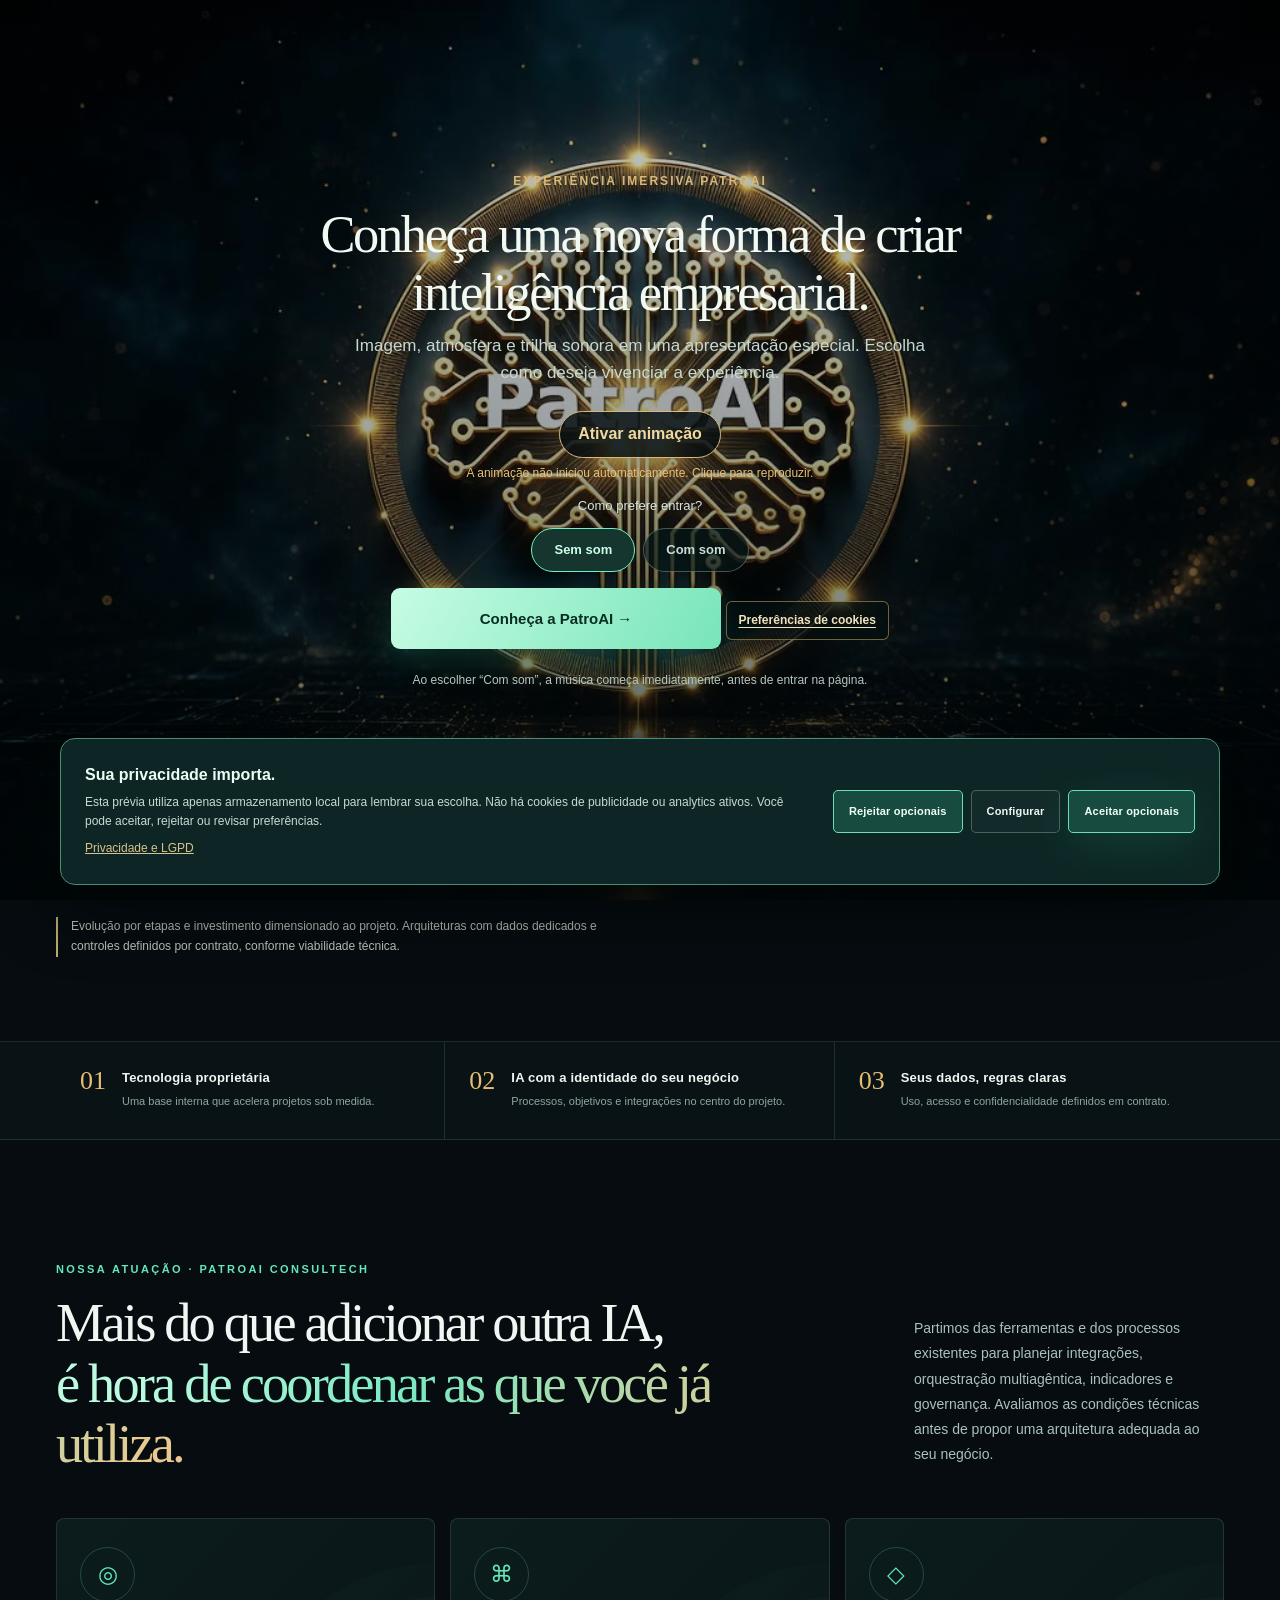
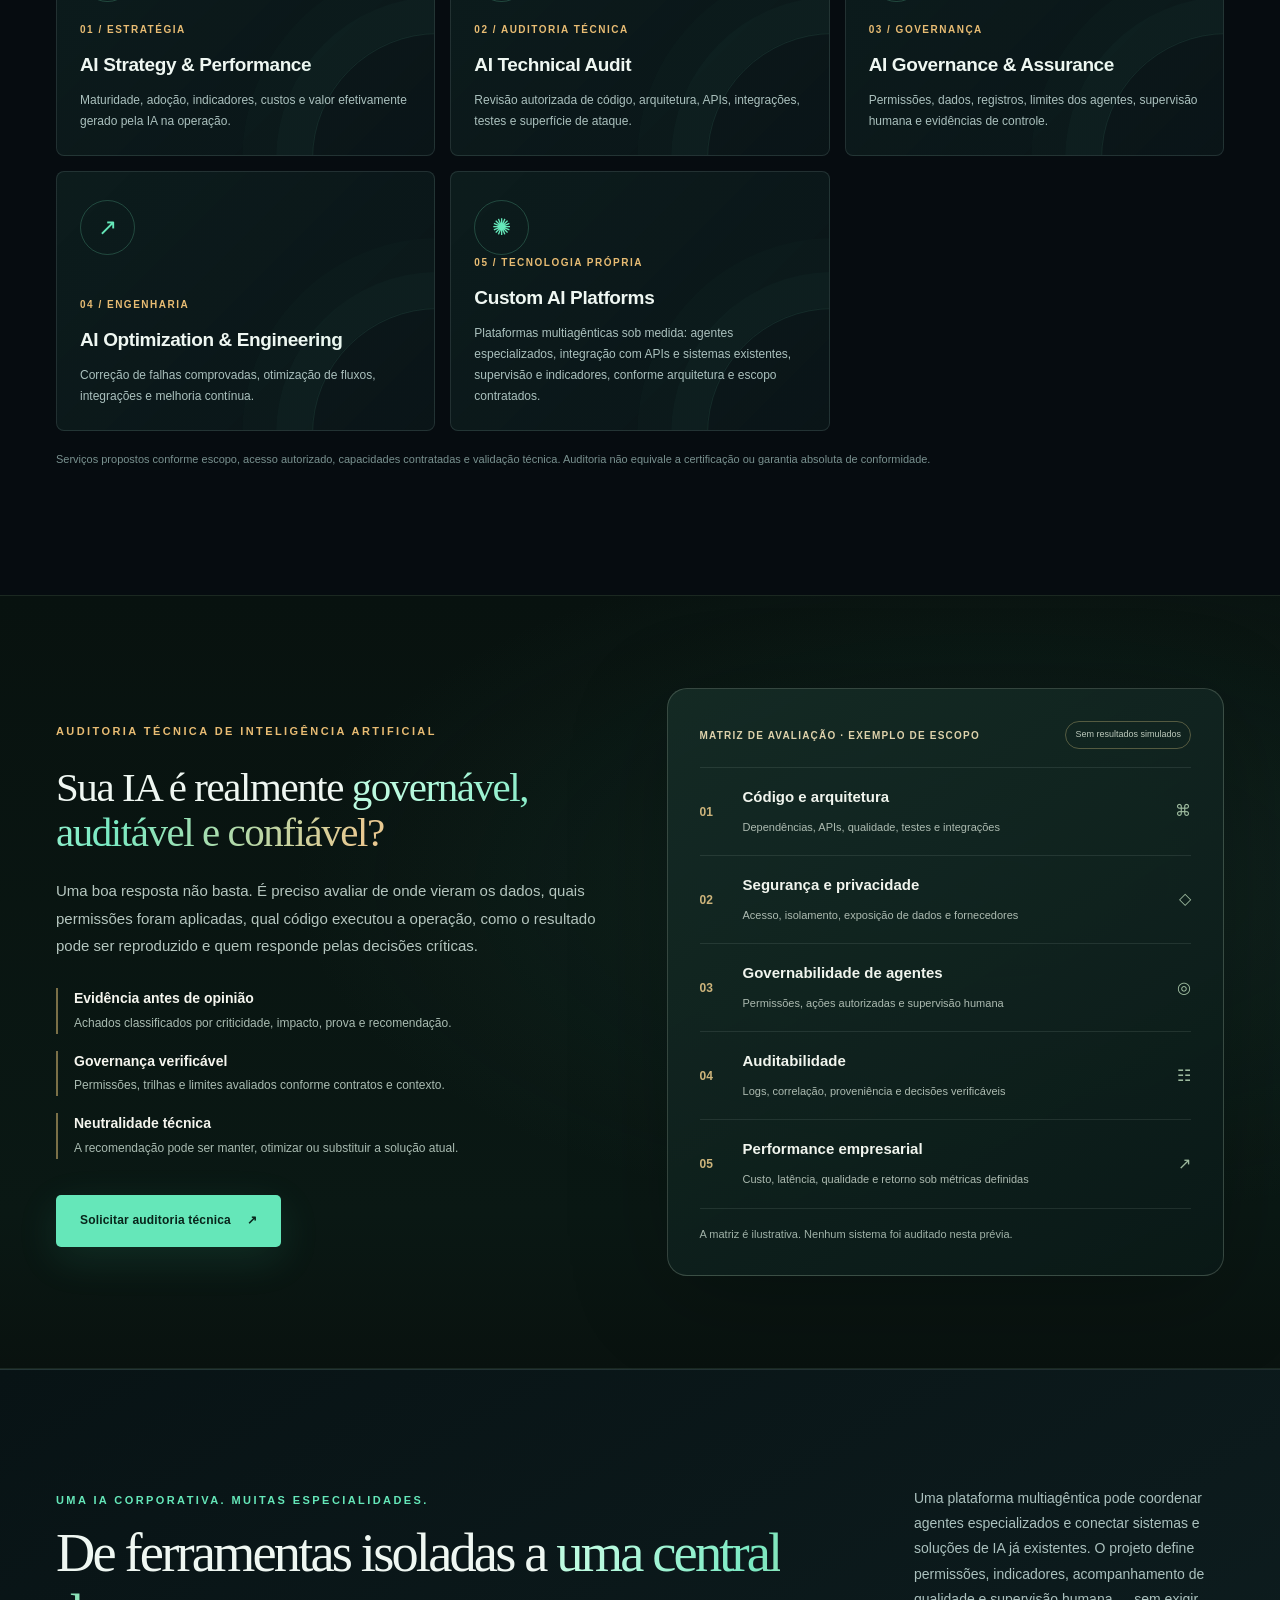
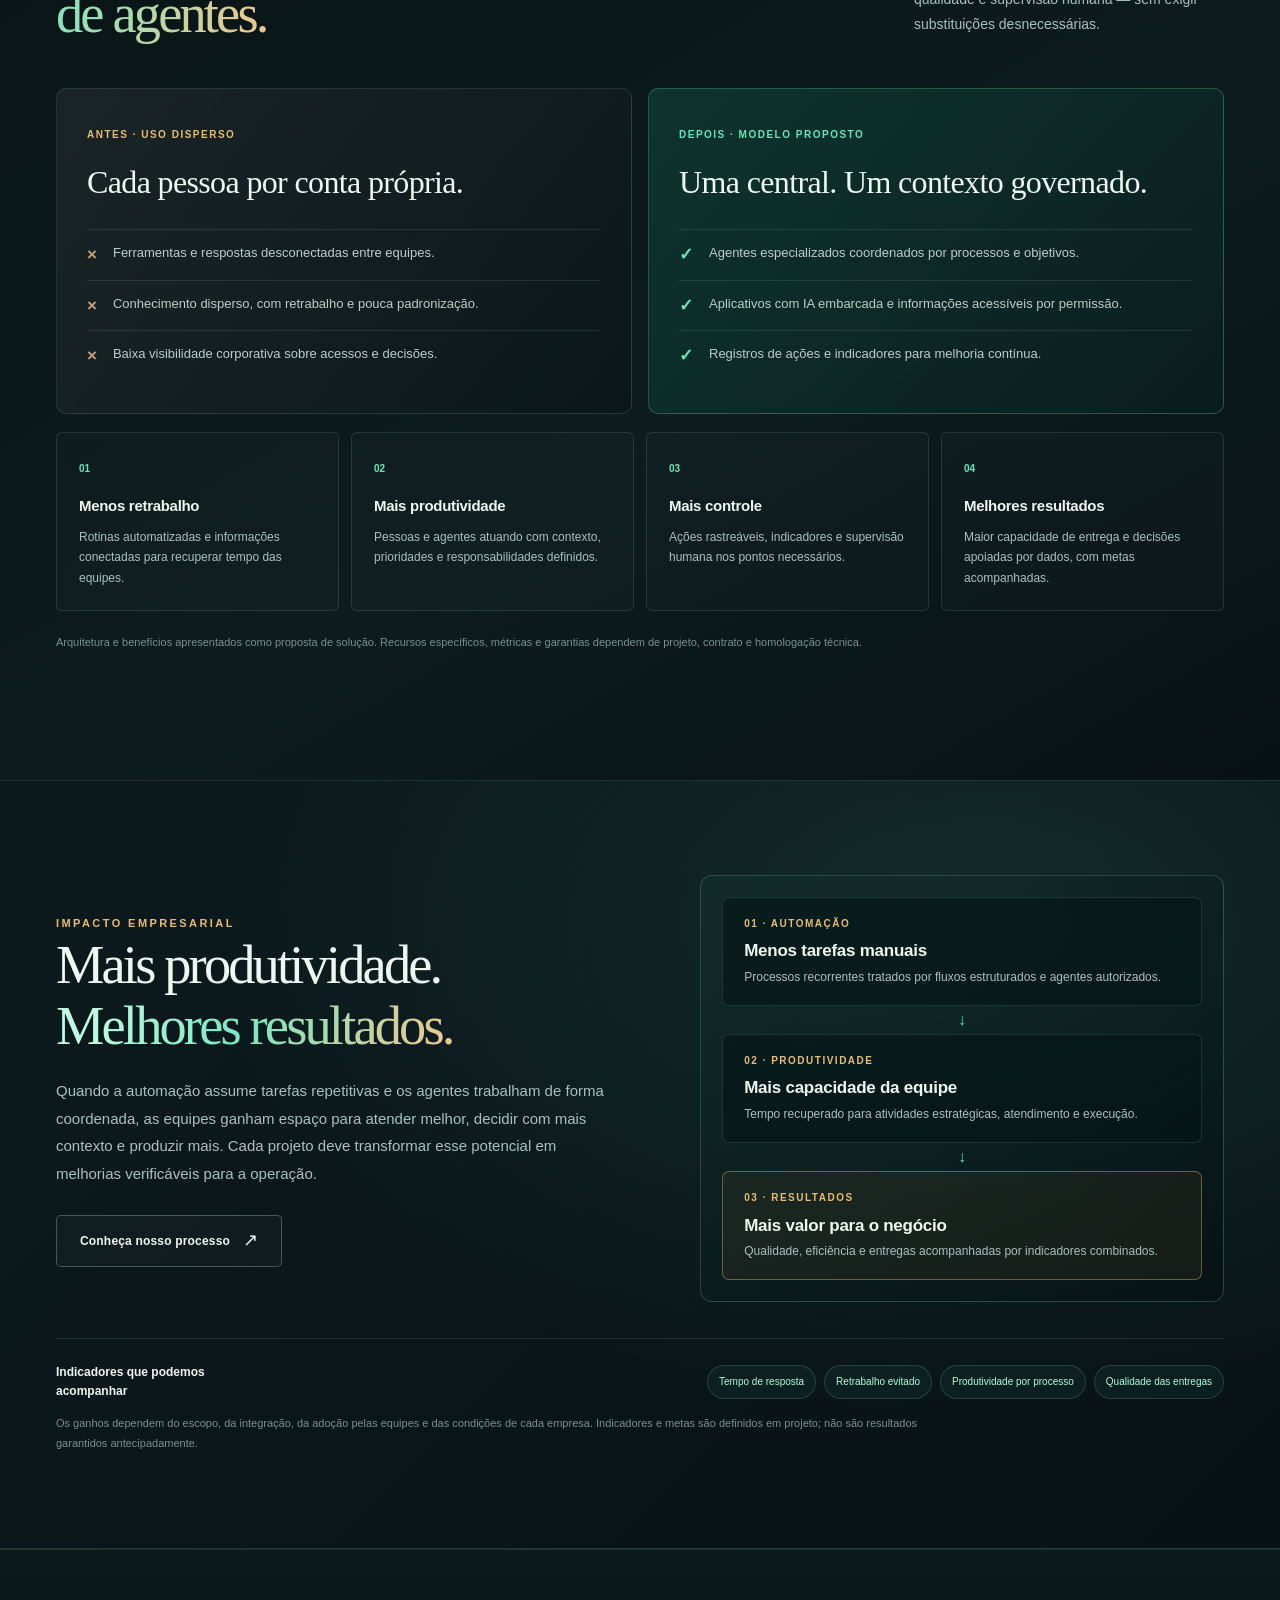
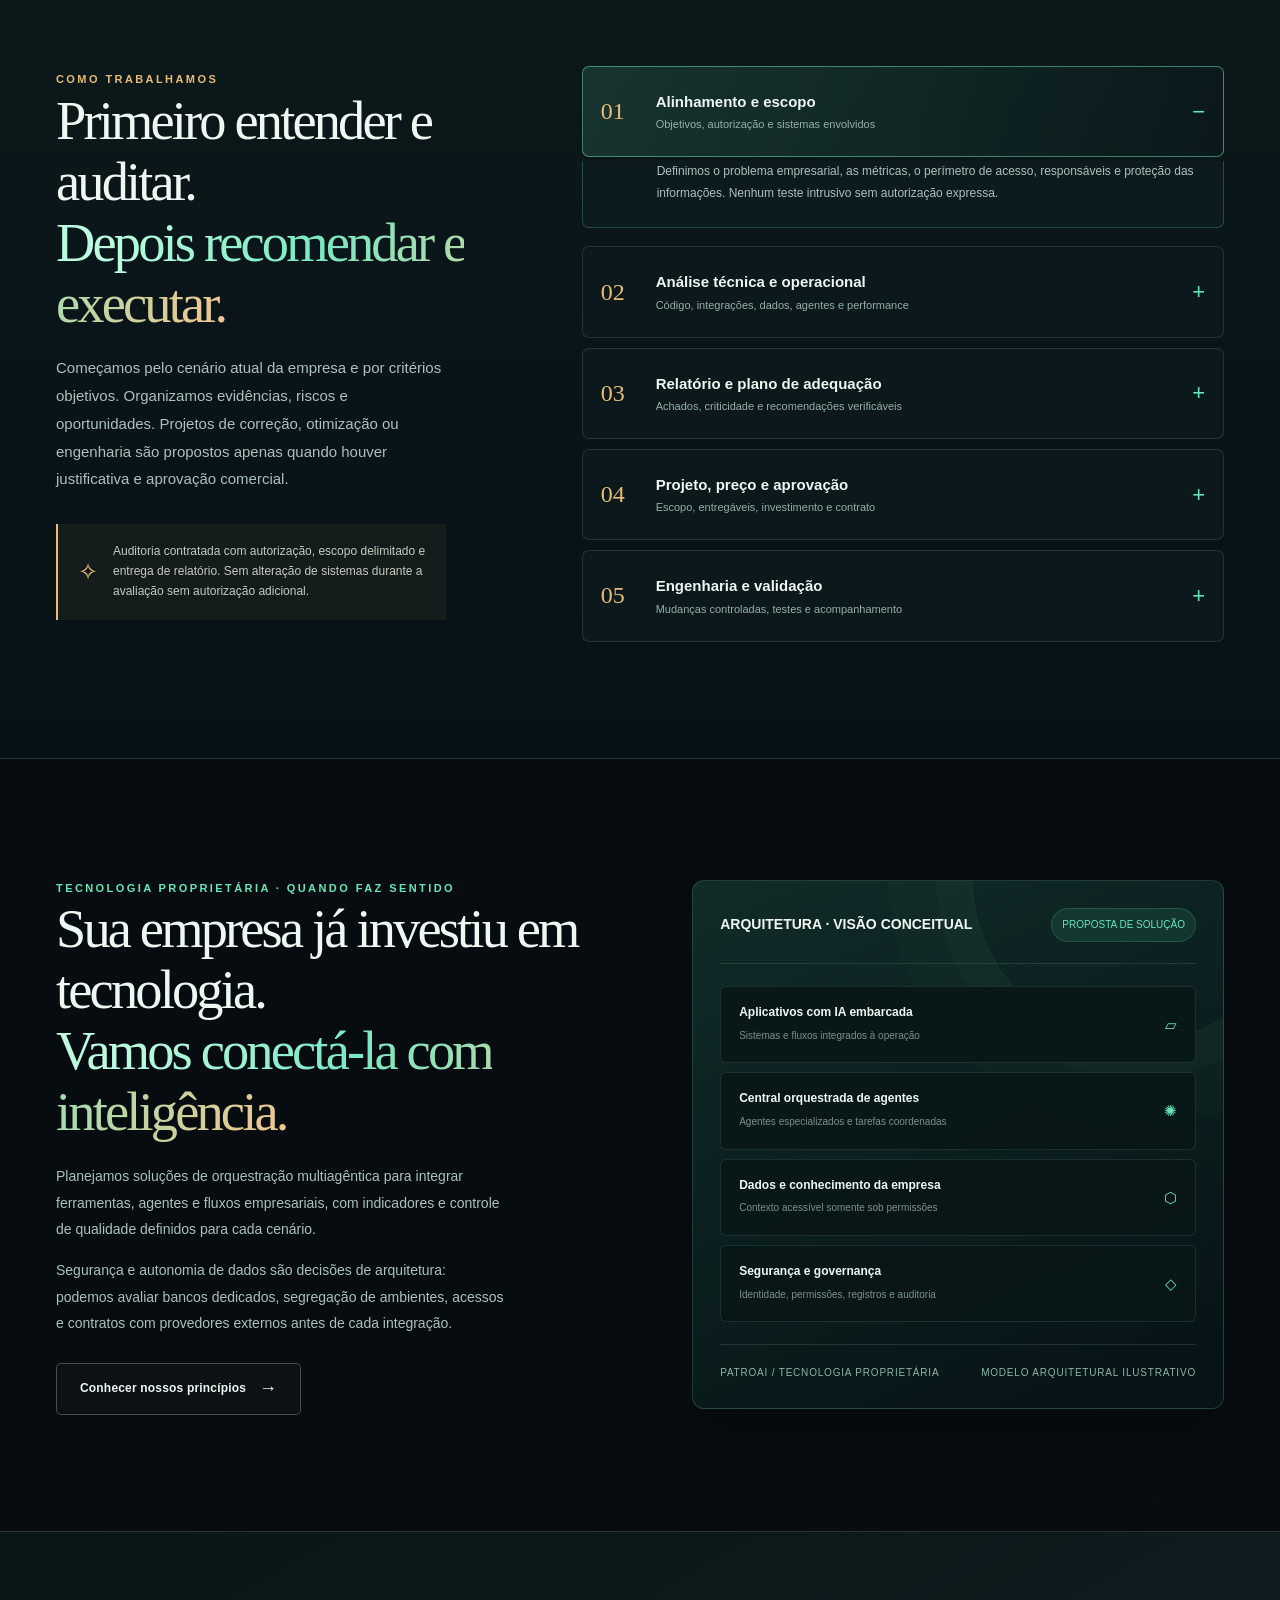
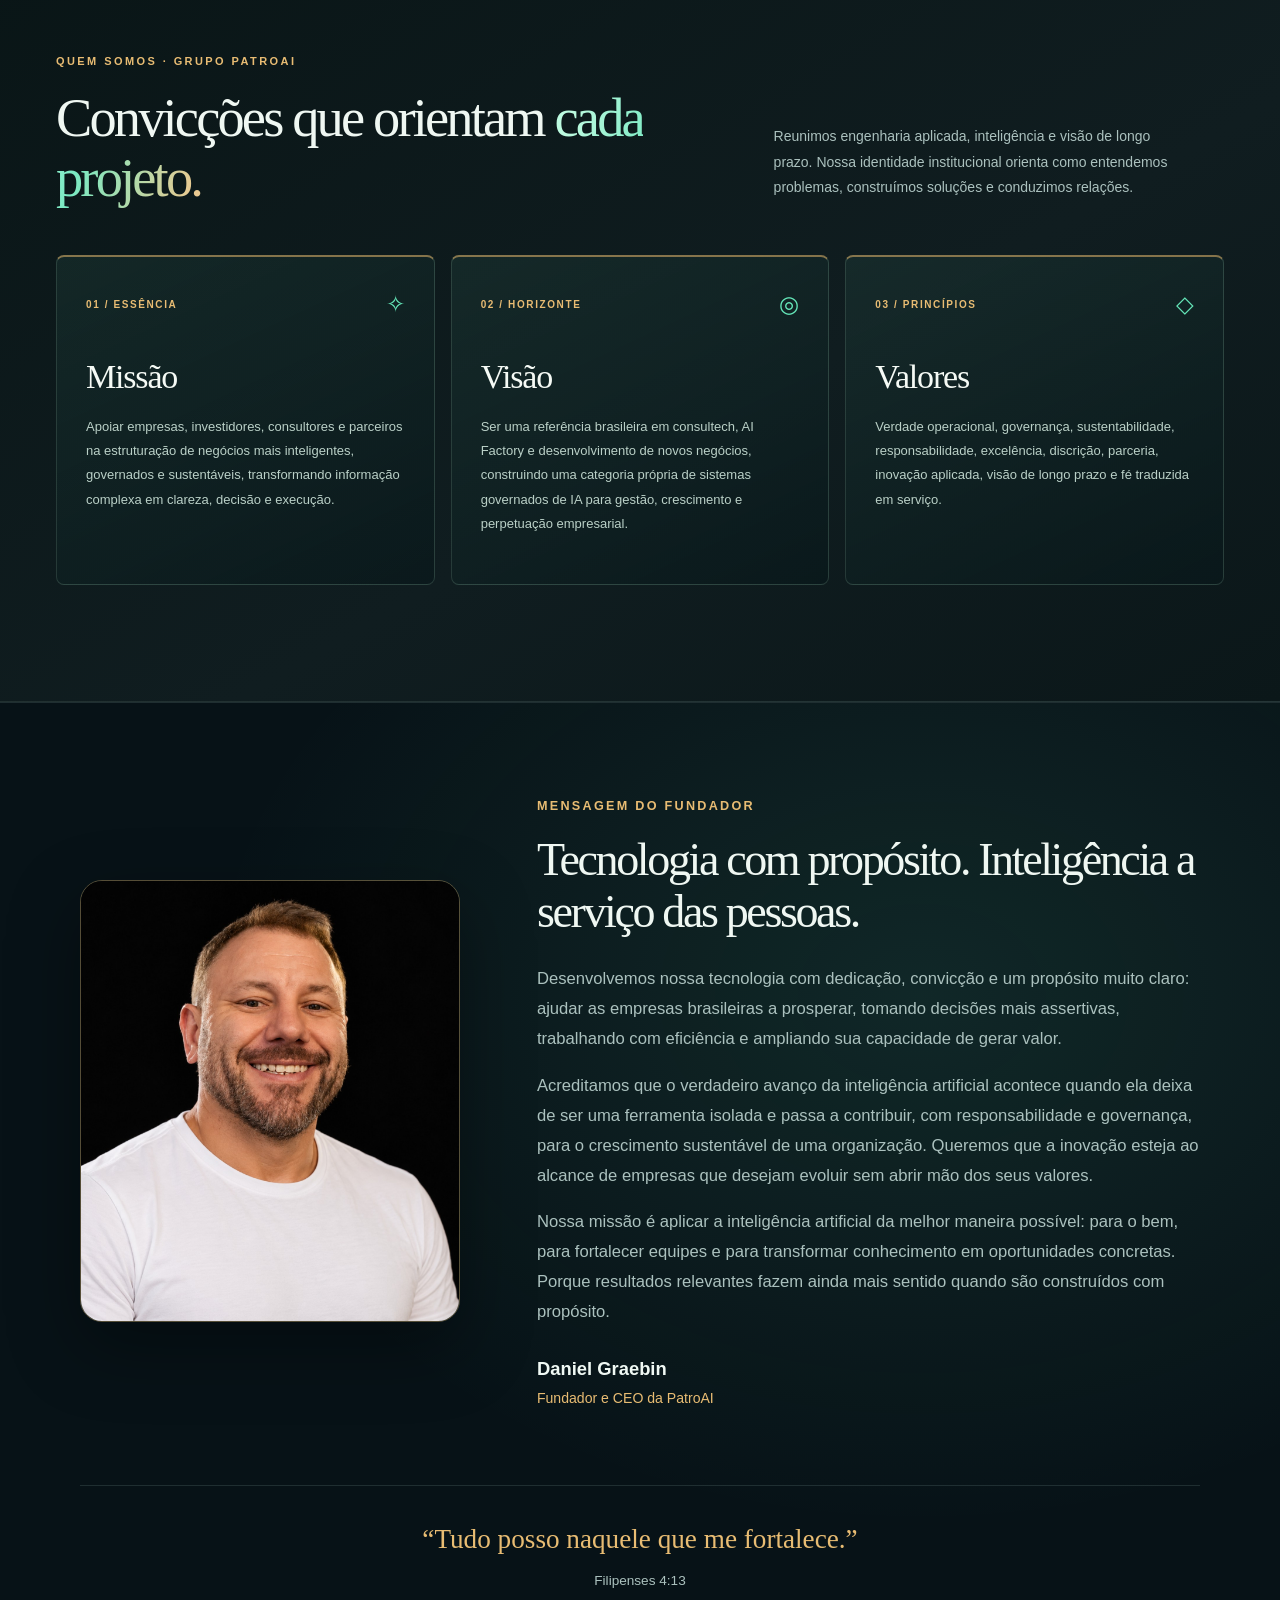
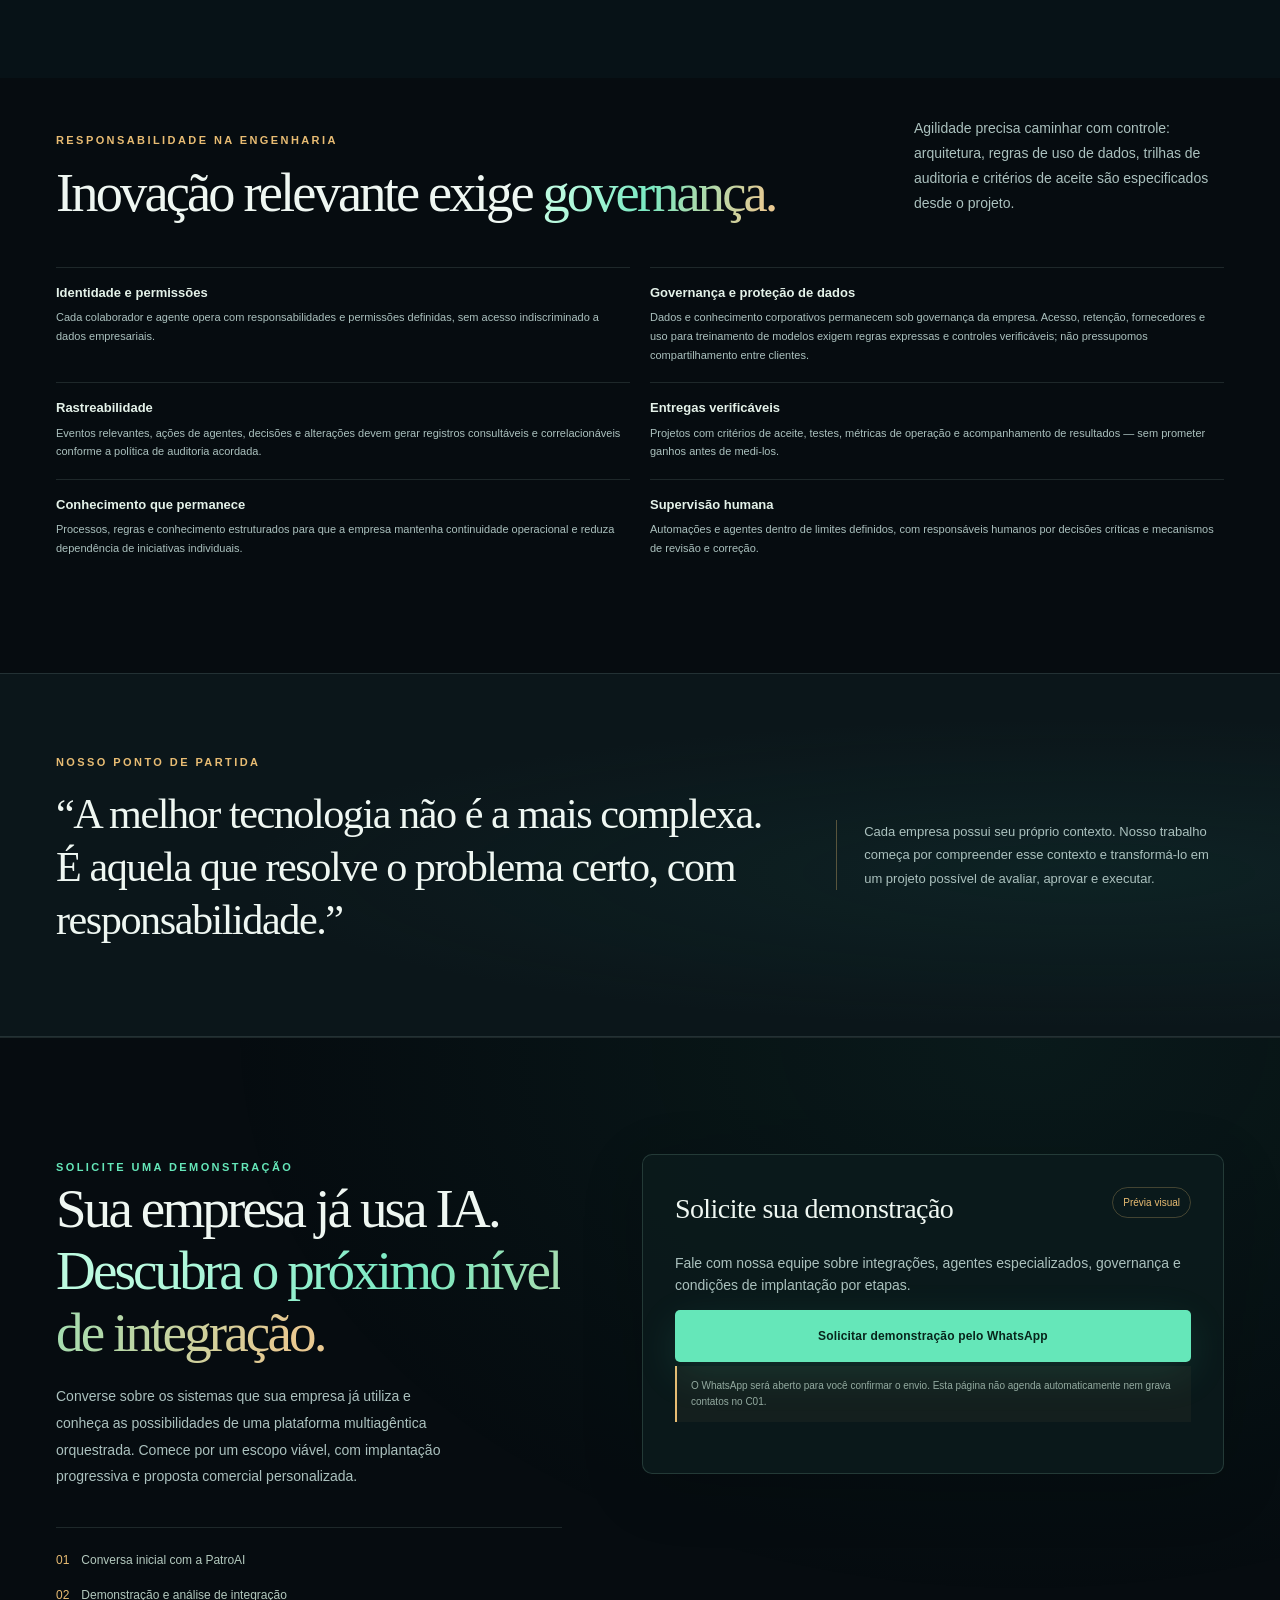
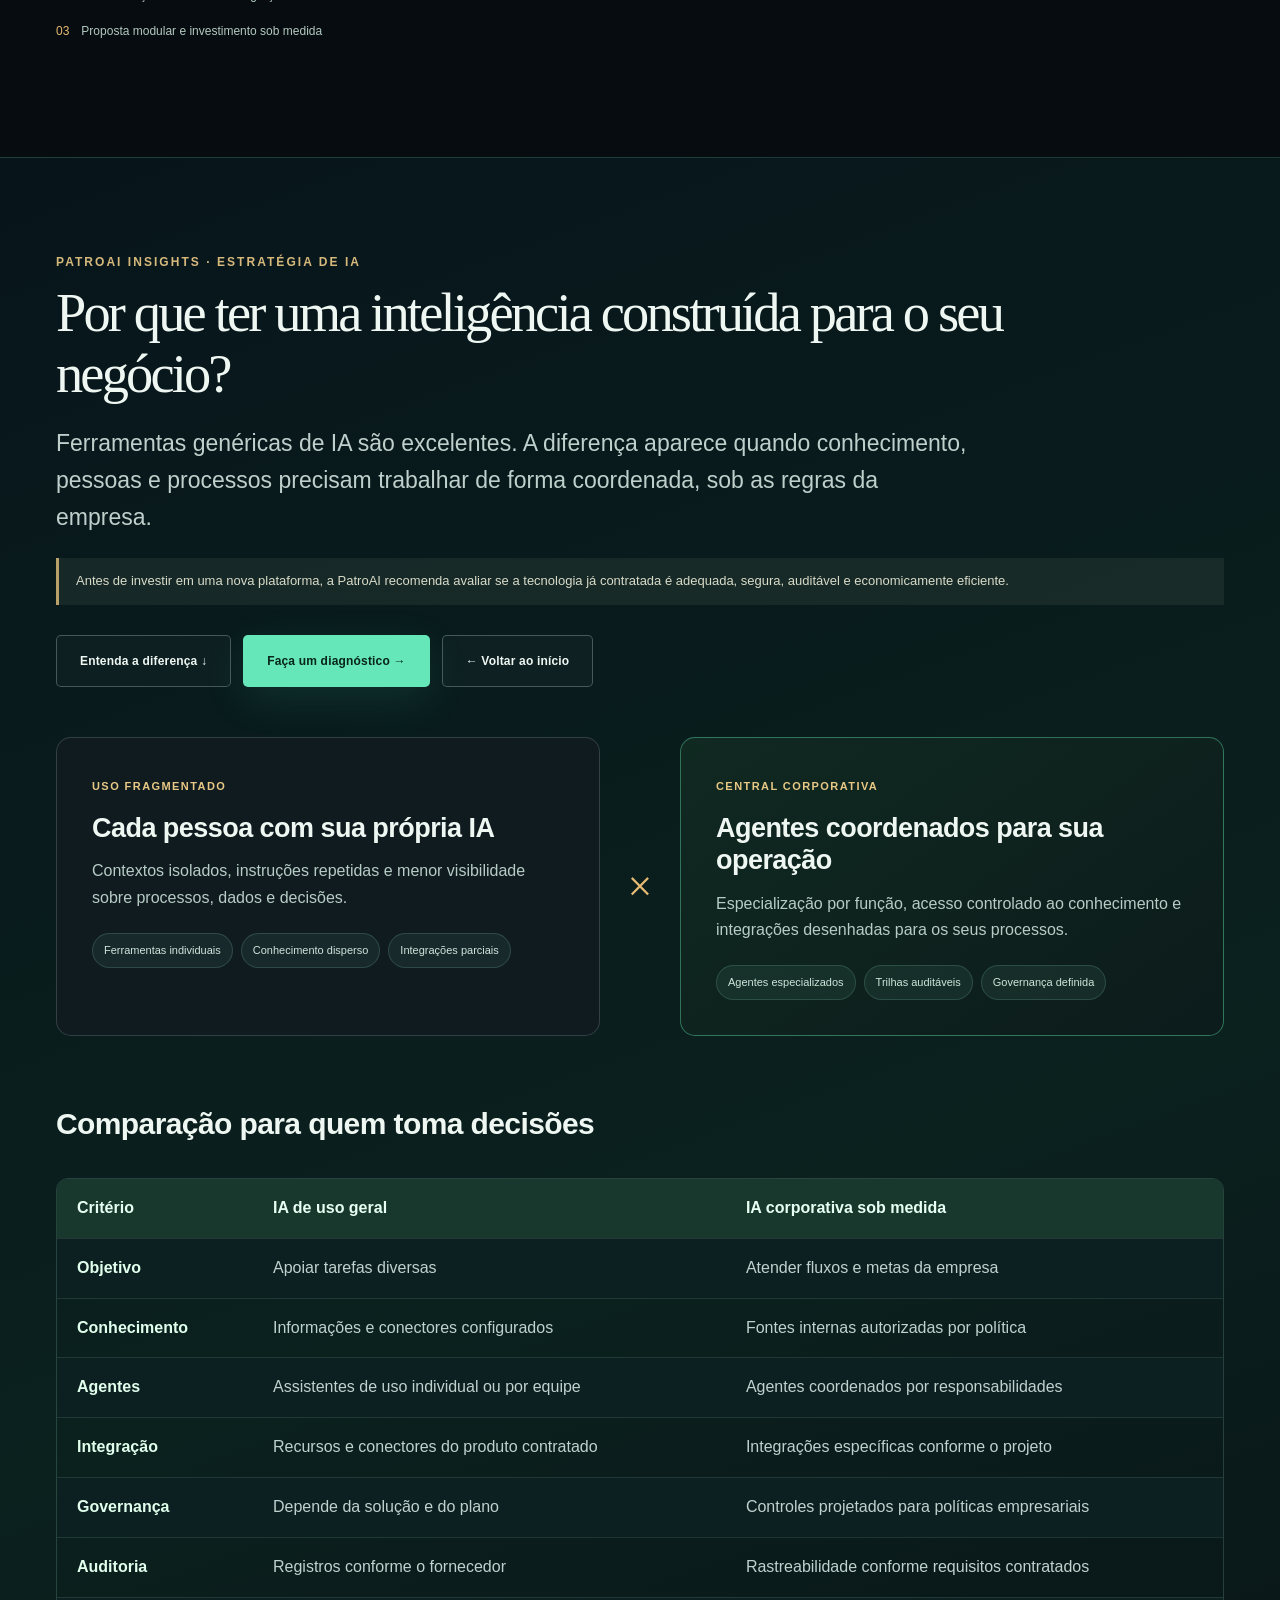
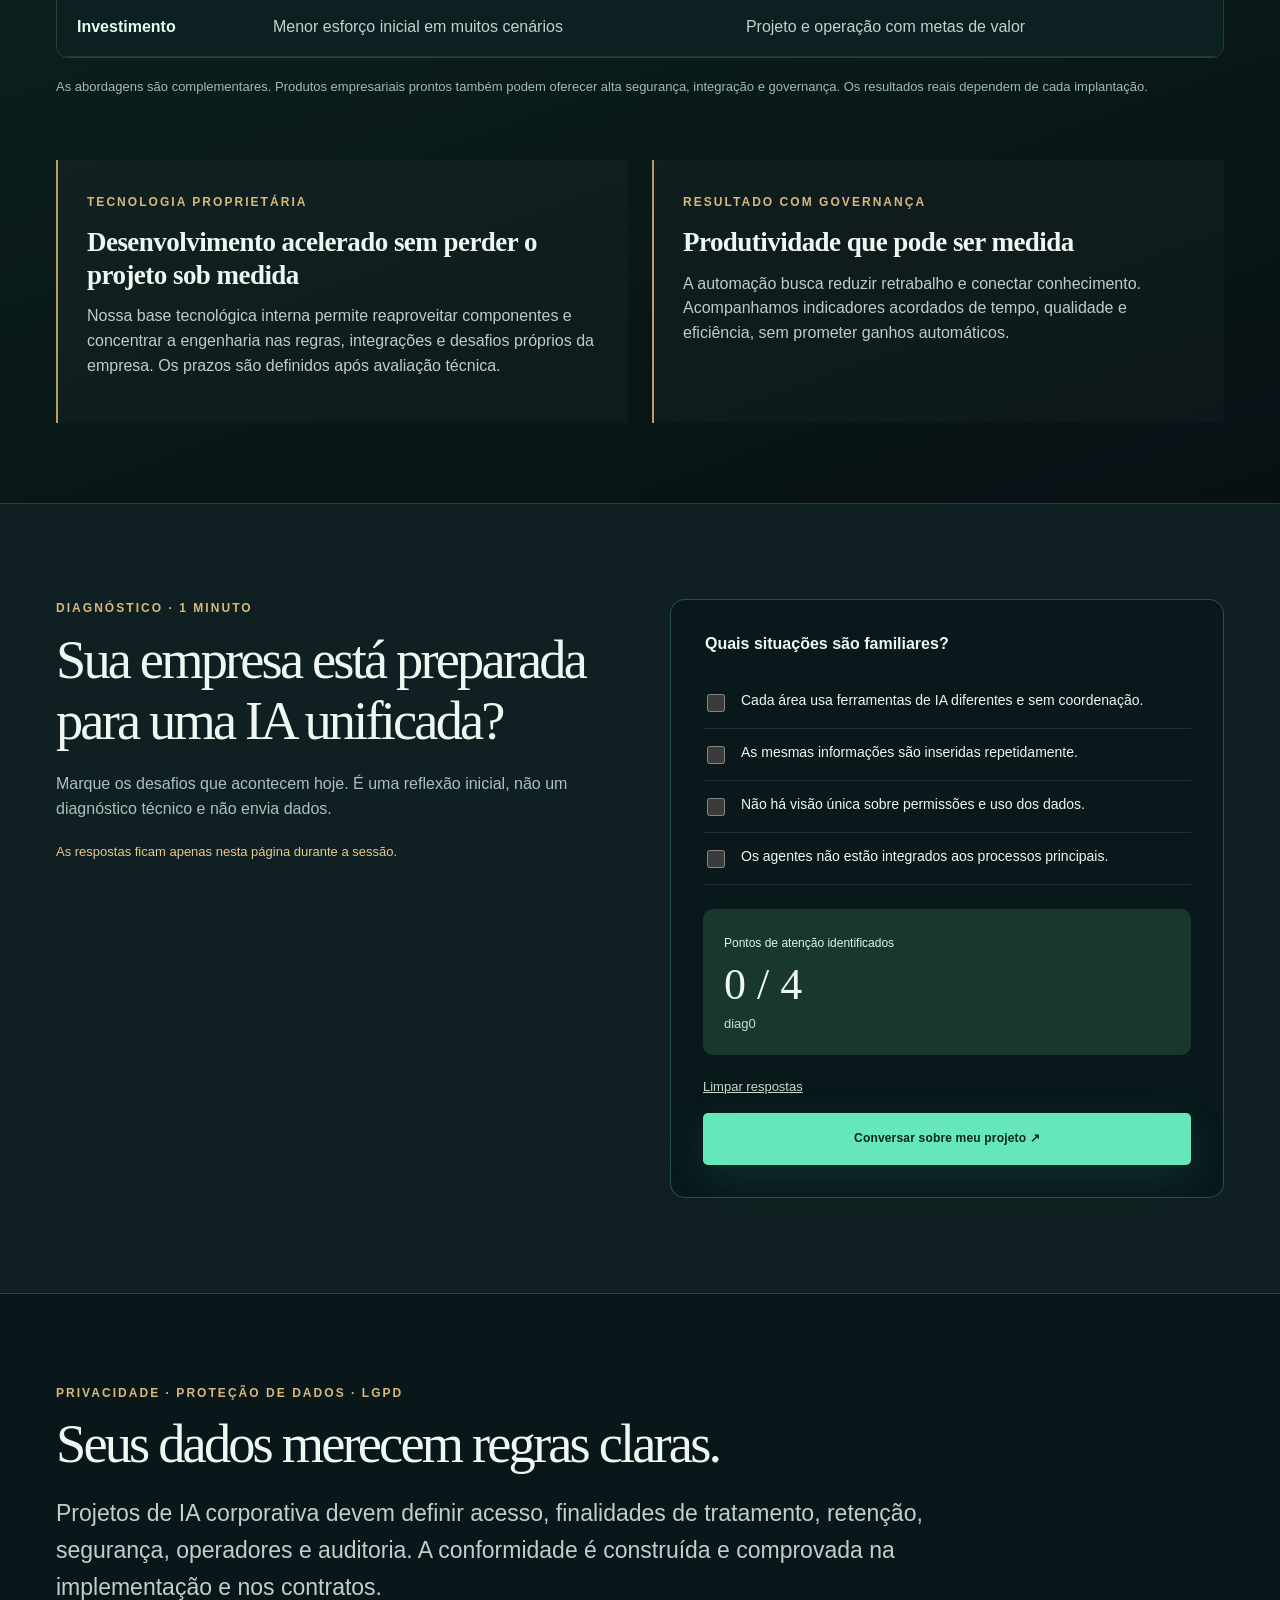
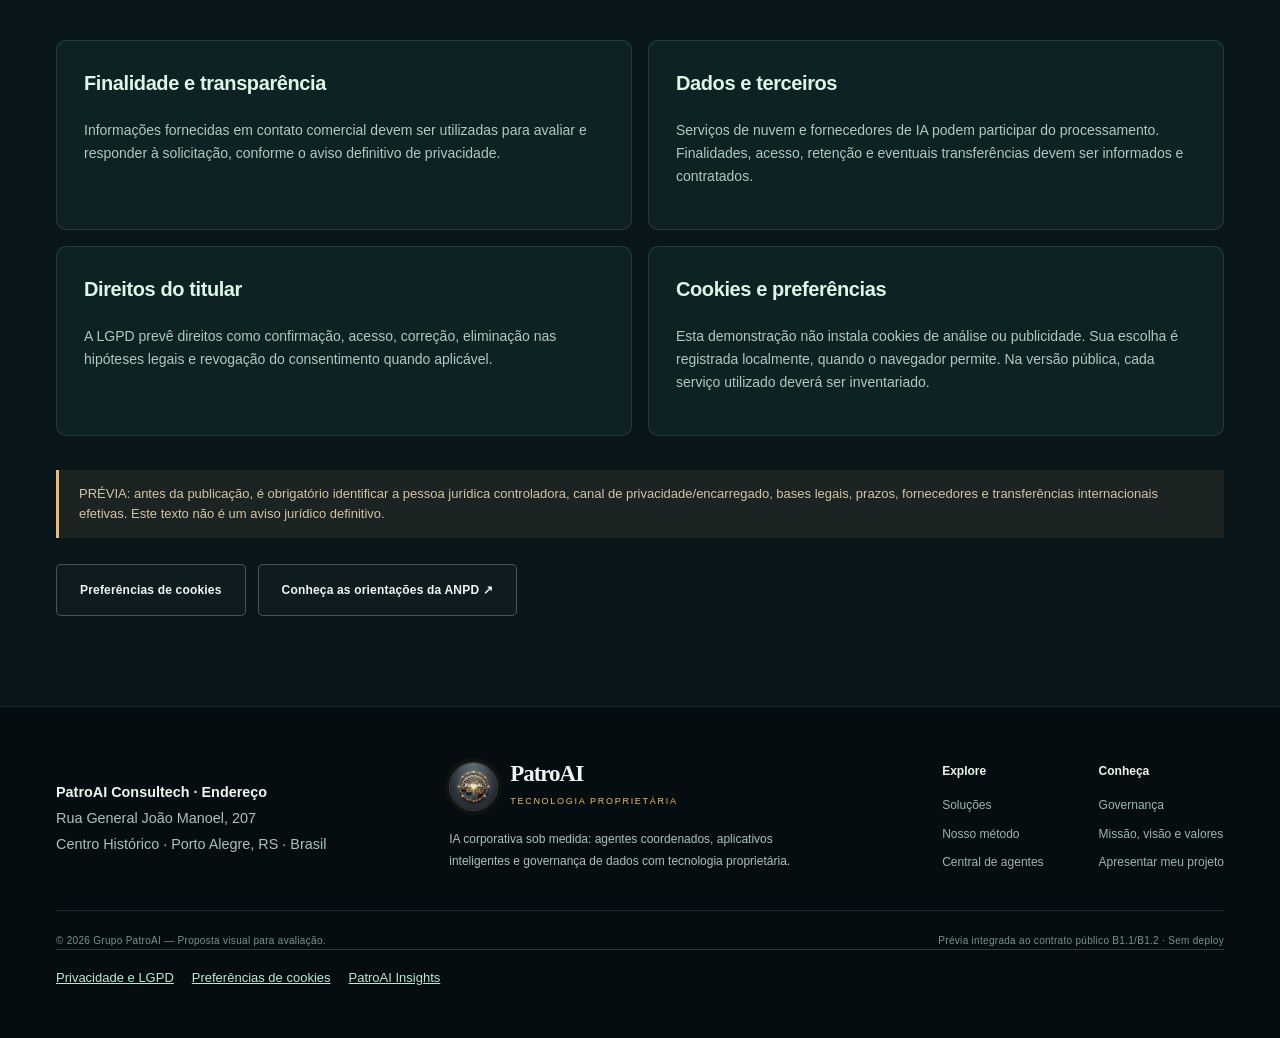
==== index.html @ d245c839 "Update index.html" ====
<!DOCTYPE html>

<html lang="pt-BR">
<head>
<meta charset="utf-8"/>
<meta content="width=device-width, initial-scale=1" name="viewport"/>
<meta content="dark" name="color-scheme"/>
<meta content="#060e10" name="theme-color"/>
<meta content="Orquestração multiagêntica para empresas: integração com sistemas e ferramentas de IA existentes, governança, indicadores e implantação progressiva. Prévia não publicada." name="description"/>
<title>PatroAI Consultech | Plataformas Multiagênticas Orquestradas — Prévia</title>
<style>
:root{
  --bg:#060c10;--bg2:#081419;--panel:#0c191c;--panel2:#112127;
  --mint:#65e7b9;--mint2:#b4fbd7;--gold:#e8bc73;--sky:#85d6e9;
  --ink:#eff7f2;--muted:#abc1be;--dim:#79918f;--line:rgba(189,233,223,.13);
  --serif:Georgia, 'Times New Roman', serif;--sans:Inter,ui-sans-serif,-apple-system,BlinkMacSystemFont,'Segoe UI',sans-serif;
  --max:1168px;
}
*{box-sizing:border-box}
html{scroll-behavior:smooth;scroll-padding-top:112px}
body{margin:0;background:var(--bg);color:var(--ink);font-family:var(--sans);line-height:1.55;-webkit-font-smoothing:antialiased}
body::before{content:"";position:fixed;inset:0;z-index:-1;background:radial-gradient(circle at 78% 8%,rgba(33,132,117,.13),transparent 40%),radial-gradient(circle at 0% 60%,rgba(146,116,61,.07),transparent 36%);pointer-events:none}
a{color:inherit;text-decoration:none}
button,input,textarea,select{font:inherit}
button{cursor:pointer}
button:focus-visible,a:focus-visible,input:focus-visible,textarea:focus-visible{outline:2px solid var(--gold);outline-offset:4px}
::selection{background:#5ddeab;color:#08120e}
.wrap{width:min(calc(100% - 56px),var(--max));margin-inline:auto}
.eyebrow{font-size:11px;letter-spacing:.22em;color:var(--mint);text-transform:uppercase;font-weight:800}
.eyebrow.gold{color:var(--gold)}
h1,h2,h3,p{margin-top:0}
h1,h2{font-weight:500;letter-spacing:-.052em}
h1,h2,.quote{font-family:var(--serif)}
h1{font-size:clamp(49px,5.65vw,82px);line-height:1.065;margin-bottom:24px}
h2{font-size:clamp(38px,4.25vw,60px);line-height:1.12;margin-bottom:20px}
h3{font-size:21px;letter-spacing:-.02em;font-weight:650}
.muted{color:var(--muted)}
.text-strong{color:var(--ink)}
.grad-text{background:linear-gradient(105deg,#bcfbe0 10%,#79e9c2 46%,#e9c991 95%);background-clip:text;-webkit-background-clip:text;color:transparent}
.display{font-family:var(--serif)}
.top-note{border-bottom:1px solid rgba(232,188,115,.2);background:#0e191a;color:#d0dacd;font-size:11px;font-weight:680;letter-spacing:.09em;text-transform:uppercase}
.top-note .wrap{display:flex;gap:12px;justify-content:space-between;align-items:center;min-height:32px}
.top-note .dot{display:inline-block;width:7px;height:7px;border-radius:50%;background:var(--gold);margin-right:7px;box-shadow:0 0 13px rgba(232,188,115,.45)}
.top-note span:last-child{opacity:.7;letter-spacing:.045em;text-transform:none;font-weight:500}
header{position:sticky;z-index:100;top:0;background:rgba(6,12,16,.87);backdrop-filter:blur(22px);-webkit-backdrop-filter:blur(22px);border-bottom:1px solid var(--line)}
.nav{min-height:86px;display:flex;align-items:center;justify-content:space-between;gap:20px}
.brand{display:flex;align-items:center;gap:12px;flex-shrink:0}
.brand-logo{width:49px;height:49px;border-radius:50%;object-fit:cover;border:1px solid rgba(232,188,115,.3);box-shadow:0 0 0 4px rgba(232,188,115,.035)}
.brand strong{font-family:var(--serif);font-weight:650;display:block;font-size:23px;line-height:1.05;letter-spacing:-.045em}
.brand small{font-size:9px;text-transform:uppercase;letter-spacing:.19em;color:var(--gold)}
.navlinks{display:flex;align-items:center;gap:27px}
.navlinks a{font-size:12px;font-weight:620;color:#bfcecb;transition:color .2s}
.navlinks a:hover,.navlinks a.active{color:var(--mint2)}
.btn{border-radius:5px;display:inline-flex;align-items:center;justify-content:center;gap:13px;text-decoration:none;font-size:12px;letter-spacing:.015em;font-weight:760;min-height:52px;padding:0 23px;transition:transform .2s ease,background .2s ease,border .2s ease,color .2s ease}
.btn:hover{transform:translateY(-2px)}
.btn-primary{background:var(--mint);color:#08251b;border:1px solid transparent;box-shadow:0 12px 42px rgba(64,217,165,.12)}
.btn-primary:hover{background:#a4f4d4}
.btn-outline{color:var(--ink);border:1px solid rgba(220,244,231,.27);background:rgba(255,255,255,.025)}
.btn-outline:hover{border-color:var(--mint);background:rgba(83,218,166,.06)}
.btn-compact{min-height:43px;padding:0 16px;font-size:11px}
.arrow{font-size:18px;font-weight:400}
.menu-button{display:none;align-items:center;justify-content:center;color:var(--ink);background:transparent;border:1px solid var(--line);width:43px;height:43px;border-radius:5px;font-size:24px}
.hero{position:relative;overflow:hidden;border-bottom:1px solid var(--line)}
.hero::before{content:"";position:absolute;inset:-10% -5% auto 42%;height:740px;pointer-events:none;background:radial-gradient(ellipse at 48% 43%,rgba(68,200,160,.14),transparent 52%),radial-gradient(ellipse at 62% 42%,rgba(232,188,115,.07),transparent 52%)}
.hero::after{content:"";position:absolute;inset:0;opacity:.27;pointer-events:none;background-image:linear-gradient(rgba(138,233,202,.055) 1px,transparent 1px),linear-gradient(90deg,rgba(138,233,202,.055) 1px,transparent 1px);background-size:82px 82px;mask-image:linear-gradient(90deg,transparent 15%,black 90%)}
.hero-inner{position:relative;z-index:1;min-height:665px;padding-block:88px 84px;display:grid;grid-template-columns:1.04fr .96fr;align-items:center;gap:36px}
.hero-copy{max-width:655px}
.kicker-line{display:flex;gap:14px;align-items:center;margin-bottom:23px}
.kicker-line::before{content:"";width:26px;height:1px;background:var(--mint)}
.hero-lead{font-size:16px;line-height:1.8;max-width:520px;color:#b7cac3;margin-bottom:30px}
.hero-actions{display:flex;gap:12px;flex-wrap:wrap;margin-bottom:39px}
.hero-checks{display:flex;gap:12px 23px;flex-wrap:wrap;color:#adc9bd;font-size:12px}
.hero-checks span{display:flex;gap:9px;align-items:center}
.hero-checks span::before{content:"✦";color:var(--gold);font-size:11px}
.hero-visual{position:relative;min-height:485px;display:flex;justify-content:center;align-items:center}
.orbit-stage{width:min(100%,490px);aspect-ratio:1;position:relative;display:grid;place-items:center;filter:drop-shadow(0 20px 45px rgba(0,0,0,.25))}
.orbit-stage:before{content:"";position:absolute;inset:6%;border-radius:50%;background:radial-gradient(circle,rgba(44,136,115,.12),transparent 67%)}
.orbit-ring{position:absolute;border-radius:50%;border:1px solid rgba(104,218,182,.15)}
.orbit-ring.r1{inset:9%;border-style:dashed;animation:turn 80s linear infinite}
.orbit-ring.r2{inset:21%;border-color:rgba(229,184,106,.27);animation:turn 65s linear infinite reverse}
.orbit-ring.r3{inset:31%;border-color:rgba(104,218,182,.42);box-shadow:0 0 38px rgba(55,203,163,.08)}
.orbit-ring.r1:before,.orbit-ring.r2:after{content:"";position:absolute;top:50%;left:-3px;width:6px;height:6px;border-radius:50%;background:var(--gold);box-shadow:0 0 20px rgba(232,188,115,.65)}
.core{position:relative;width:148px;height:148px;border:1px solid rgba(121,230,193,.55);border-radius:50%;display:grid;place-items:center;text-align:center;background:radial-gradient(circle at 48% 35%,rgba(72,185,156,.18),rgba(8,26,28,.96) 74%);box-shadow:0 0 75px rgba(81,218,174,.09),inset 0 0 40px rgba(29,136,111,.1)}
.core .micro{font-size:8px;color:var(--gold);letter-spacing:.25em;font-weight:750}
.core b{font-family:var(--serif);font-weight:500;font-size:39px;line-height:1;letter-spacing:-.055em}
.core small{font-size:9px;letter-spacing:.17em;color:var(--mint)}
.float-tag{position:absolute;background:rgba(9,26,27,.89);backdrop-filter:blur(9px);border:1px solid rgba(155,225,202,.19);border-radius:8px;padding:12px 16px;display:flex;gap:12px;align-items:center;box-shadow:0 14px 32px rgba(0,0,0,.24)}
.float-tag .tag-icon{height:30px;width:30px;border-radius:5px;display:grid;place-items:center;background:rgba(87,221,175,.1);color:var(--mint);font-size:16px}
.float-tag b{font-size:11px;display:block;color:#ebf9ee}
.float-tag small{font-size:9px;letter-spacing:.07em;color:#8fb0a7;display:block}
.tag-a{top:12%;left:2%}.tag-b{top:19%;right:-3%}.tag-c{bottom:20%;left:-3%}.tag-d{bottom:11%;right:5%}
.orbit-caption{position:absolute;bottom:-6px;left:50%;transform:translateX(-50%);font-size:9px;letter-spacing:.25em;white-space:nowrap;color:rgba(170,215,202,.6)}
.mini-kpi{display:block;border-bottom:1px solid var(--line);background:#091315}
.mini-kpi .inner{display:grid;grid-template-columns:repeat(3,1fr)}
.kpi{padding:26px 24px;border-right:1px solid var(--line)}
.kpi:last-child{border-right:0}
.kpi strong{display:block;font-size:13px;letter-spacing:.015em;font-weight:670}
.kpi small{color:#8ca7a0;font-size:11px}
.kpi .num{font-family:var(--serif);font-size:26px;color:var(--gold);float:left;margin-right:16px;line-height:1}
.section{padding:116px 0;position:relative}
.section-head{display:flex;align-items:end;justify-content:space-between;gap:32px;margin-bottom:43px}
.section-head h2{max-width:760px;margin:12px 0 0}
.section-head>p{max-width:310px;margin:0 0 8px;color:var(--muted);font-size:14px;line-height:1.8}
.hairline{height:1px;width:100%;background:var(--line);margin-bottom:35px}
.solution-grid{display:grid;grid-template-columns:repeat(4,1fr);gap:14px}
.solution-card{position:relative;overflow:hidden;display:flex;flex-direction:column;min-height:310px;padding:28px 23px 23px;border:1px solid var(--line);background:linear-gradient(135deg,rgba(20,48,44,.45),rgba(11,22,25,.9));border-radius:8px;transition:transform .25s,border-color .25s}
.solution-card:hover{transform:translateY(-6px);border-color:rgba(95,224,178,.44)}
.solution-card:after{content:"";position:absolute;bottom:-130px;right:-130px;width:250px;height:250px;border:1px solid rgba(105,227,185,.10);border-radius:50%;box-shadow:0 0 0 36px rgba(105,227,185,.02),0 0 0 70px rgba(105,227,185,.01)}
.solution-card .symbol{height:55px;width:55px;border:1px solid rgba(110,229,182,.23);border-radius:50%;display:grid;place-items:center;color:var(--mint);font-size:23px;margin-bottom:auto}
.solution-card .overline{color:var(--gold);letter-spacing:.15em;font-size:10px;font-weight:800}
.solution-card h3{margin:12px 0 11px;font-size:19px}
.solution-card p{font-size:12px;color:var(--muted);margin:0;line-height:1.75;position:relative;z-index:1}
.solution-note{margin-top:20px;color:var(--dim);font-size:11px}
.method{background:linear-gradient(180deg,#0c191a,#081318 70%,#071216);border-top:1px solid var(--line);border-bottom:1px solid var(--line)}
.method-layout{display:grid;grid-template-columns:.83fr 1.17fr;gap:70px;align-items:start}
.method-intro{position:sticky;top:130px}
.method-intro .description{font-size:15px;color:var(--muted);line-height:1.85;max-width:390px}
.method-info{display:flex;gap:15px;align-items:center;margin-top:31px;padding:18px 20px;border-left:2px solid var(--gold);background:rgba(230,191,116,.055);max-width:390px}
.method-info .method-icon{font-size:24px;color:var(--gold)}
.method-info span{font-size:12px;line-height:1.65;color:#c6cbc0}
.step-list{display:flex;flex-direction:column;gap:10px}
.step-btn{display:grid;grid-template-columns:45px 1fr 25px;align-items:center;gap:10px;text-align:left;width:100%;padding:23px 18px;border:1px solid var(--line);border-radius:7px;color:var(--ink);background:#0b191c;transition:background .2s,border-color .2s}
.step-btn:hover{border-color:rgba(111,230,186,.4)}
.step-btn[aria-expanded="true"]{border-color:rgba(117,228,187,.5);background:linear-gradient(105deg,rgba(32,72,62,.6),rgba(11,25,28,.95))}
.step-btn .stepnum{font-family:var(--serif);font-size:24px;color:var(--gold)}
.step-btn strong{display:block;font-size:15px}
.step-btn small{display:block;font-size:11px;color:#96aea7;margin-top:3px}
.step-btn .toggle{color:var(--mint);font-size:22px;font-weight:300;text-align:right}
.step-detail{display:none;margin:-6px 0 8px;border:1px solid rgba(115,226,181,.25);border-top:0;border-radius:0 0 7px 7px;padding:0 25px 23px 74px;background:rgba(13,31,32,.7);font-size:12px;line-height:1.8;color:var(--muted)}
.step-detail.open{display:block}
.step-detail b{color:var(--mint);font-weight:650}
.two-panel{display:grid;grid-template-columns:1.04fr .96fr;gap:60px;align-items:center}
.stack-panel{border:1px solid rgba(137,218,185,.19);border-radius:12px;padding:27px;background:linear-gradient(155deg,rgba(19,49,45,.86),rgba(7,19,23,.9));position:relative;overflow:hidden;box-shadow:0 26px 65px rgba(0,0,0,.18)}
.stack-panel:before{content:"";width:330px;height:330px;position:absolute;border-radius:50%;border:1px solid rgba(114,226,180,.09);top:-170px;right:-80px;box-shadow:0 0 0 35px rgba(114,226,180,.025),0 0 0 83px rgba(114,226,180,.015)}
.panel-top{display:flex;align-items:center;justify-content:space-between;position:relative;gap:20px;border-bottom:1px solid var(--line);padding-bottom:21px}
.panel-top b{font-size:14px}
.panel-top .live{font-size:10px;color:var(--mint);background:rgba(74,207,162,.11);padding:8px 10px;border:1px solid rgba(102,220,177,.18);border-radius:100px}
.stack{display:flex;flex-direction:column;gap:9px;padding:22px 0;position:relative}
.stack-layer{display:flex;justify-content:space-between;align-items:center;border:1px solid rgba(170,227,210,.12);background:rgba(8,23,24,.9);border-radius:6px;padding:16px 18px}
.stack-layer strong{font-size:12px;display:block}
.stack-layer small{color:var(--dim);font-size:10px}
.stack-layer .glyph{color:var(--mint);font-size:15px}
.panel-footer{display:flex;justify-content:space-between;align-items:center;color:#8bb5a7;font-size:10px;letter-spacing:.08em;border-top:1px solid var(--line);padding-top:20px;position:relative}
.feature-list{display:grid;grid-template-columns:1fr 1fr;gap:18px 20px;margin-top:33px}
.feature{border-top:1px solid var(--line);padding-top:15px}
.feature strong{font-size:13px;color:#e4f2e9;display:block;margin-bottom:5px}
.feature p{font-size:11px;color:var(--muted);line-height:1.7;margin:0}
.quote-section{border-top:1px solid var(--line);border-bottom:1px solid var(--line);background:radial-gradient(ellipse at 85% 55%,rgba(27,94,85,.17),transparent 55%),#0b161a;padding:75px 0}
.quote-layout{display:grid;grid-template-columns:1.3fr .7fr;align-items:center;gap:60px}
.quote{font-size:clamp(27px,3.3vw,43px);line-height:1.25;letter-spacing:-.035em;margin:14px 0}
.quote-side{border-left:1px solid rgba(232,188,115,.35);padding-left:27px;font-size:13px;color:var(--muted);line-height:1.8}




.contact{background:radial-gradient(ellipse at 80% 0%,rgba(36,129,104,.12),transparent 55%);border-top:1px solid var(--line)}
.contact-grid{display:grid;grid-template-columns:.93fr 1.07fr;gap:80px;align-items:start}
.contact-intro h2{font-size:clamp(43px,4.3vw,63px)}
.contact-intro p{font-size:14px;line-height:1.9;color:var(--muted);max-width:390px}
.contact-points{border-top:1px solid var(--line);padding-top:23px;margin-top:37px;display:flex;flex-direction:column;gap:17px}
.contact-points>span{font-size:12px;color:#b3c9be;display:flex;align-items:center;gap:12px}
.contact-points>span b{font-weight:400;color:var(--gold)}
.form-card{background:rgba(12,27,29,.86);border:1px solid rgba(165,225,201,.17);border-radius:10px;padding:32px;box-shadow:0 15px 65px rgba(0,0,0,.14)}
.form-top{display:flex;align-items:start;justify-content:space-between;gap:18px;margin-bottom:23px}
.form-top h3{font-family:var(--serif);font-weight:500;font-size:28px;margin:0}
.pill{font-size:10px;padding:7px 10px;border:1px solid rgba(232,188,115,.26);border-radius:30px;color:var(--gold);white-space:nowrap}
.form-grid{display:grid;grid-template-columns:1fr 1fr;gap:16px}
.field{display:flex;flex-direction:column;gap:7px;margin-bottom:17px}
.field.full{grid-column:span 2}
.field label{font-size:11px;font-weight:650;color:#d7e9df}
.field input,.field textarea,.field select{width:100%;color:#ebf5f1;border:1px solid rgba(147,213,191,.17);outline:none;border-radius:5px;background:#071416;padding:12px 14px;min-height:46px;font-size:12px}
.field input::placeholder,.field textarea::placeholder{color:#68847d}
.field textarea{resize:vertical;min-height:105px}
.field input:focus,.field textarea:focus{border-color:var(--mint)}
.form-disclaimer{font-size:10px;line-height:1.6;color:#93aaa0;padding:12px 14px;background:rgba(232,188,115,.045);border-left:2px solid var(--gold);margin:4px 0 19px}
.form-action{width:100%}
.demo-status{margin-top:13px;color:#c4eed5;font-size:12px;display:none;line-height:1.7;border:1px solid rgba(99,218,166,.23);padding:13px;border-radius:5px;background:rgba(70,211,164,.065)}
.demo-status.show{display:block}
footer{background:#050d11;border-top:1px solid var(--line);padding:55px 0 32px}
.footer-top{display:flex;justify-content:space-between;align-items:start;gap:36px;padding-bottom:34px;border-bottom:1px solid var(--line)}
.footer-brand{max-width:370px}
.footer-brand p{font-size:12px;line-height:1.8;color:var(--muted);margin:18px 0 0}
.footer-nav{display:flex;gap:55px}
.footer-col{display:flex;flex-direction:column;gap:10px}
.footer-col b{font-size:12px;color:#ebf3eb;margin-bottom:5px}
.footer-col a{font-size:12px;color:#9db6ae}
.footer-col a:hover{color:var(--mint)}
.footer-bottom{display:flex;justify-content:space-between;align-items:center;gap:15px;padding-top:22px;color:#76938c;font-size:10px;letter-spacing:.03em}
.progress{position:fixed;top:0;left:0;height:2px;width:0;background:linear-gradient(90deg,var(--mint),var(--gold));z-index:150;pointer-events:none}
[data-reveal]{transition:opacity .7s ease,transform .7s ease}
.js [data-reveal]{opacity:0;transform:translateY(22px)}
.js [data-reveal].visible{opacity:1;transform:translateY(0)}
@keyframes turn{to{transform:rotate(360deg)}}
@media(min-width:1250px){.hero-inner{min-height:715px}.orbit-stage{width:490px}}
@media(max-width:1030px){.navlinks{gap:16px}.navlinks a{font-size:11px}.nav-cta{display:none}.hero-inner{grid-template-columns:1.1fr .9fr;gap:0}.hero-visual{min-height:390px}.orbit-stage{width:370px}.float-tag{padding:9px}.tag-a{left:-7%}.tag-b{right:-7%}.tag-d{right:-4%}.solution-grid{grid-template-columns:repeat(2,1fr)}.solution-card{min-height:255px}.method-layout{gap:40px}.two-panel{gap:36px}.contact-grid{gap:40px}}
@media(max-width:740px){
 html{scroll-padding-top:86px}
 .wrap{width:min(calc(100% - 36px),var(--max))}
 .top-note .wrap{justify-content:center}.top-note span:last-child{display:none}
 .nav{min-height:73px}.brand-logo{width:40px;height:40px}.brand strong{font-size:21px}.brand small{font-size:8px}
 .menu-button{display:flex}
 .navlinks{display:none;position:absolute;top:72px;left:0;right:0;padding:20px 23px 24px;background:#0a171a;border-bottom:1px solid var(--line);box-shadow:0 24px 45px rgba(0,0,0,.45);flex-direction:column;align-items:stretch;gap:0}
 .navlinks.open{display:flex}.navlinks a{padding:14px 5px;border-bottom:1px solid var(--line);font-size:13px}.navlinks a:last-child{border:0}
 .hero-inner{display:flex;flex-direction:column;align-items:start;min-height:0;padding-block:65px 50px;gap:0}
 h1{font-size:clamp(46px,10vw,69px)}.hero-lead{font-size:14px}.hero-actions{margin-bottom:29px}
 .hero-visual{align-self:center;width:100%;min-height:390px;margin-top:24px}.orbit-stage{width:380px;max-width:100%}
 .tag-a{left:0}.tag-b{right:0}.tag-c{left:0}.tag-d{right:0}
 .mini-kpi .inner{grid-template-columns:1fr}.kpi{border-right:0;border-bottom:1px solid var(--line);padding:17px 10px}.kpi:last-child{border-bottom:0}
 .kpi .num{font-size:22px}
 .section{padding:80px 0}.section-head{flex-direction:column;align-items:start;gap:11px}.section-head h2{max-width:600px}.section-head>p{max-width:600px;font-size:13px}
 .solution-grid{grid-template-columns:1fr 1fr}.solution-card{padding:20px;min-height:255px}
 .method-layout,.two-panel,.quote-layout,.contact-grid{grid-template-columns:1fr;gap:32px}
 .method-intro{position:static}.quote-section{padding:55px 0}.quote-side{font-size:12px}
 
 .form-card{padding:25px}.footer-top{flex-direction:column}.footer-nav{gap:50px}.contact-intro h2{font-size:49px}
}
@media(max-width:480px){
 h1{font-size:47px}
 .hero-actions{display:flex;flex-direction:column;align-items:stretch}.hero-actions .btn{width:100%}
 .hero-visual{min-height:330px;margin-top:17px}.orbit-stage{width:335px}.core{width:116px;height:116px}.core b{font-size:30px}.core small{font-size:7px}.core .micro{font-size:7px}
 .float-tag{padding:8px}.float-tag .tag-icon{height:24px;width:24px}.float-tag b{font-size:9px}.float-tag small{font-size:8px}
 .tag-a{top:9%}.tag-b{top:20%}.tag-c{bottom:18%}.tag-d{bottom:8%}
 .solution-grid{grid-template-columns:1fr}.solution-card{min-height:230px}
 .feature-list{grid-template-columns:1fr}.step-btn{padding:17px 12px}.step-detail{padding:6px 17px 20px 17px}
 .stack-panel{padding:20px}
 .form-grid{grid-template-columns:1fr}.field.full{grid-column:span 1}.form-card{padding:20px}.form-top{flex-direction:column}
 .footer-nav{gap:25px}.footer-bottom{flex-direction:column;align-items:start}
}
@media(prefers-reduced-motion:reduce){html{scroll-behavior:auto}*,*:before,*:after{animation:none!important;transition:none!important}.js [data-reveal]{opacity:1;transform:none}}


.locale-switch{display:flex;align-items:center;flex-shrink:0;gap:2px;padding:4px;border:1px solid rgba(190,235,216,.19);background:rgba(11,31,31,.66);border-radius:8px}
.locale-button{border:0;color:#a9c1b8;background:transparent;border-radius:5px;padding:8px 9px;font-size:10px;font-weight:800;letter-spacing:.08em;min-width:31px;transition:background .2s,color .2s}
.locale-button:hover,.locale-button:focus-visible{color:var(--ink);background:rgba(118,216,174,.12)}
.locale-button.selected{background:var(--mint);color:#083021}
.institutional{background:linear-gradient(150deg,#091516,#101d20 60%,#0b1719);border-top:1px solid var(--line);border-bottom:1px solid var(--line)}
.institutional-intro{display:grid;grid-template-columns:1.2fr .8fr;align-items:end;gap:42px;margin-bottom:46px}
.institutional-intro h2{margin:15px 0 0;max-width:780px}
.institutional-intro>p{font-size:14px;line-height:1.85;color:var(--muted);max-width:395px;margin:0 0 8px}
.institutional-grid{display:grid;grid-template-columns:repeat(3,minmax(0,1fr));gap:16px}
.institutional-card{border:1px solid rgba(181,224,199,.17);border-top:2px solid rgba(231,187,112,.56);border-radius:8px;padding:30px 29px 35px;background:linear-gradient(155deg,rgba(33,65,60,.38),rgba(9,24,27,.75));min-height:330px;transition:transform .2s,border-color .2s}
.institutional-card:hover{transform:translateY(-3px);border-color:rgba(232,188,115,.42)}
.institutional-card-top{display:flex;justify-content:space-between;align-items:center;margin-bottom:35px}
.institutional-n{font-size:10px;font-weight:700;letter-spacing:.16em;color:var(--gold)}
.institutional-symbol{font-size:23px;color:var(--mint)}
.institutional-card h3{font:500 34px/1.1 var(--serif);color:#f5faf5;letter-spacing:-.035em;margin:0 0 20px}
.institutional-card p{font-size:13px;color:#bad0c7;line-height:1.85;max-width:450px}
.institutional-note{margin:20px 0 0;color:var(--dim);font-size:11px}
.js .institutional [data-reveal]{opacity:1;transform:none}
@media(max-width:1100px){.navlinks{gap:14px}.navlinks a{font-size:11px}.nav-cta{display:none}}
@media(max-width:870px){.navlinks{gap:10px}.navlinks a{font-size:10px}}
@media(max-width:740px){.nav{gap:10px}.locale-switch{margin-left:auto}.locale-button{padding:7px 6px;min-width:27px}.institutional-intro{grid-template-columns:1fr;gap:14px}.institutional-grid{grid-template-columns:1fr}.institutional-card{min-height:auto;padding:28px}.institutional-card-top{margin-bottom:20px}}
@media(min-width:741px) and (max-width:900px){.navlinks{display:none}.menu-button{display:flex}.navlinks.open{display:flex;position:absolute;top:85px;left:0;right:0;background:#0a171a;padding:20px;flex-direction:column;align-items:stretch}.navlinks.open a{font-size:13px;padding:12px;border-bottom:1px solid var(--line)}}


/* V4 — Enterprise agent orchestration concept */
.hub-section{background:linear-gradient(150deg,#081315 0%,#0d1c1e 60%,#081216 100%);border-top:1px solid var(--line);border-bottom:1px solid var(--line)}
.hub-section .section-head h2{max-width:750px}
.hub-comparison{display:grid;grid-template-columns:1fr 1fr;gap:16px;margin:36px 0 18px}
.hub-col{border:1px solid var(--line);border-radius:10px;padding:32px 30px;position:relative;overflow:hidden}
.hub-col.legacy{background:linear-gradient(130deg,rgba(61,67,69,.32),rgba(10,21,25,.68))}
.hub-col.proposed{background:linear-gradient(135deg,rgba(19,87,68,.44),rgba(10,30,32,.76));border-color:rgba(96,224,166,.28)}
.hub-tag{color:var(--gold);font-size:10px;font-weight:750;letter-spacing:.15em}
.hub-col.proposed .hub-tag{color:var(--mint)}
.hub-col h3{font:500 clamp(24px,2.6vw,32px)/1.2 var(--serif);margin:17px 0 28px;color:var(--ink)}
.hub-item{display:flex;align-items:start;gap:16px;padding:12px 0;border-top:1px solid rgba(198,239,221,.12)}
.hub-item p{font-size:13px;color:#bdcdc8;margin:0;line-height:1.7}
.hub-sign{font-size:17px;line-height:1.5;color:#c9a27a;font-weight:700}
.proposed .hub-sign{color:var(--mint)}
.hub-benefits{display:grid;grid-template-columns:repeat(4,minmax(0,1fr));gap:12px}
.hub-benefits article{border:1px solid var(--line);background:rgba(255,255,255,.015);border-radius:6px;padding:22px}
.hub-benefits article span{color:var(--mint);font-size:10px;font-weight:800}
.hub-benefits h3{font-size:15px;margin:14px 0 10px}
.hub-benefits p{font-size:12px;color:var(--muted);line-height:1.7;margin:0}
.hub-disclaimer{font-size:11px;color:var(--dim);margin-top:22px;line-height:1.8;max-width:940px}
@media(max-width:860px){.hub-benefits{grid-template-columns:repeat(2,minmax(0,1fr))}}
@media(max-width:650px){.hub-comparison{grid-template-columns:1fr}.hub-col{padding:25px 20px}}
@media(max-width:480px){.hub-benefits{grid-template-columns:1fr}}


/* V5 — clareza sobre produtividade e resultados, sem métricas inventadas */
.results-section{padding:94px 0;background:radial-gradient(ellipse at 78% 20%,rgba(86,208,163,.12),transparent 56%),linear-gradient(135deg,#0c1a1e,#081116);border-bottom:1px solid var(--line)}
.results-shell{position:relative}
.results-top{display:grid;grid-template-columns:1.04fr .96fr;align-items:center;gap:clamp(30px,6vw,90px)}
.results-copy h2{max-width:650px}
.results-copy p{font-size:15px;color:var(--muted);max-width:560px;line-height:1.85;margin-bottom:27px}
.results-chain{border:1px solid rgba(125,217,186,.24);border-radius:12px;padding:21px;background:linear-gradient(135deg,rgba(20,59,52,.3),rgba(4,16,18,.55))}
.results-node{border:1px solid var(--line);background:rgba(4,21,23,.6);padding:18px 21px;border-radius:7px}
.results-node.emph{border-color:rgba(232,188,115,.4);background:rgba(117,85,41,.13)}
.results-node span{display:block;color:var(--gold);font-size:10px;letter-spacing:.15em;font-weight:700;margin-bottom:7px}
.results-node strong{display:block;color:var(--ink);font-size:17px;letter-spacing:-.015em;margin-bottom:3px}
.results-node p{margin:0;font-size:12px;color:var(--muted);line-height:1.6}
.results-connector{color:var(--mint);text-align:center;line-height:1.5;padding:2px 0}
.results-metrics{display:flex;align-items:center;justify-content:space-between;gap:22px;padding:24px 0 13px;border-top:1px solid var(--line);margin-top:36px}
.results-metrics strong{font-size:12px;max-width:150px;line-height:1.6}
.results-metrics>div{display:flex;justify-content:end;gap:8px;flex-wrap:wrap}
.results-metrics span{font-size:10px;color:var(--mint2);padding:8px 11px;background:rgba(63,181,142,.07);border:1px solid rgba(131,228,191,.19);border-radius:99px}
.results-note{max-width:880px;color:var(--dim);font-size:11px;line-height:1.8;margin:0}
@media(max-width:860px){.results-top{grid-template-columns:1fr}.results-metrics{flex-direction:column;align-items:start}.results-metrics>div{justify-content:start}}
@media(max-width:580px){.results-section{padding:68px 0}.results-chain{padding:13px}.results-node{padding:15px}.results-metrics span{font-size:9px}}


/* v8: CTA editorial intencionalmente visível antes do parágrafo do hero. */
.hero-actions-featured { margin: 27px 0 24px; align-items: stretch; }
.hero-actions-featured .btn-insights {
  color:#f8e6ba;
  border:2px solid #dcb56c;
  background:linear-gradient(135deg,rgba(216,169,81,.18),rgba(216,169,81,.075));
  box-shadow:0 0 0 1px rgba(216,169,81,.10),0 12px 30px rgba(0,0,0,.14);
  font-weight:800;
}
.hero-actions-featured .btn-insights:hover,
.hero-actions-featured .btn-insights:focus-visible {
  color:#08251b;background:#edc982;border-color:#f6d99f;
  outline:2px solid #f6d99f;outline-offset:3px;
}
.hero-actions-featured .btn-insights .arrow {font-weight:800;}
@media (max-width:740px){
  .hero-actions-featured{margin:23px 0 25px;gap:10px}
}
</style>
<meta content="noindex, nofollow" name="robots"/><meta content="" name="patroai-public-api-base">
<style>
/* DG-01 public consultation integration: standalone preview styles; no backend secrets */
.patro-consult-grid{display:grid;grid-template-columns:.88fr 1.12fr;gap:28px;align-items:start}
.patro-consult-panel{border:1px solid rgba(137,227,191,.3);border-radius:16px;background:linear-gradient(145deg,#101e21,#0b1419);padding:clamp(20px,3vw,36px);min-height:300px}
.patro-consult-panel h3{font-family:var(--serif);font-size:28px;margin-bottom:9px}
.patro-consult-note{font-size:13px;color:var(--muted);line-height:1.65}
.patro-consult-actions{display:grid;gap:10px;margin:20px 0}
.patro-consult-actions button{min-height:49px;text-align:left;padding:12px 16px;border-radius:7px;color:var(--ink);border:1px solid var(--line);background:var(--panel2)}
.patro-consult-actions button:hover:not(:disabled){border-color:var(--mint)}
.patro-consult-panel button:disabled{opacity:.5;cursor:not-allowed}
.patro-consult-status{margin-top:14px;padding:12px 14px;background:rgba(133,214,233,.08);border-left:2px solid var(--sky);color:var(--ink);font-size:13px;white-space:pre-wrap}
.patro-consult-status.error{background:rgba(232,188,115,.12);border-left-color:var(--gold)}
.patro-consult-status:empty{display:none}
.patro-consult-fields{display:grid;gap:12px}
.patro-consult-fields label{font-size:13px;display:grid;gap:5px;color:var(--muted)}
.patro-consult-fields input,.patro-consult-fields textarea{background:#061114;color:var(--ink);border:1px solid rgba(189,233,223,.25);border-radius:6px;padding:12px;max-width:100%;width:100%}
.patro-consult-fields label.patro-consult-check{display:flex;align-items:start;gap:10px}
.patro-consult-check input{width:18px;margin-top:3px;flex-shrink:0}
.patro-consult-reply{background:#0f2926;padding:15px;border-radius:9px;color:#e7f5ef;white-space:pre-wrap;overflow-wrap:anywhere}
.patro-consult-count{font-weight:700;color:var(--mint)}
.patro-consult-panel [hidden]{display:none !important}
@media(max-width:790px){.patro-consult-grid{grid-template-columns:1fr}}
</style>
<style id="dg01-v10-style">
/* DG-01 V10 — conteúdo nativo, UX imersiva e privacidade (escopo independente da aplicação) */
#patroai-insights, #comparativo-blog, #diagnostico-empresarial, #privacidade-lgpd {scroll-margin-top:0}
.p10-welcome {position:fixed;inset:0;z-index:10000;display:flex;align-items:center;justify-content:center;background:#04090c;color:#f2f9f3;overflow:auto;isolation:isolate}
.p10-welcome[hidden]{display:none!important}
.p10-intro-video {position:absolute;inset:0;width:100%;height:100%;object-fit:cover;opacity:.48;filter:saturate(.9) contrast(1.1);z-index:-2}
.p10-intro-shade{position:absolute;inset:0;background:radial-gradient(circle at 50% 35%,transparent,#041012 64%),linear-gradient(0deg,#040d10 2%,transparent 55%,#061115);z-index:-1}
.p10-welcome-content {width:min(760px,calc(100% - 44px));margin:auto;padding:38px 0 62px;text-align:center}
.p10-intro-logo{height:clamp(110px,19vh,190px);width:auto;object-fit:contain;filter:drop-shadow(0 0 35px rgba(210,187,107,.25));margin:0 auto 22px}
.p10-kicker{font-size:12px;letter-spacing:.17em;color:#d7b97c;font-weight:800;text-transform:uppercase}
.p10-welcome h2{font-size:clamp(38px,5.6vw,67px);line-height:1.11;letter-spacing:-.045em;max-width:700px;margin:18px auto;font-family:Georgia,'Times New Roman',serif;font-weight:500}
.p10-welcome-sub{font-size:clamp(15px,1.8vw,18px);color:#c6d8d1;max-width:580px;margin:0 auto 30px}
.p10-sound-options{border:0;display:flex;align-items:center;justify-content:center;gap:8px;flex-wrap:wrap;margin:0 auto 24px;padding:0}
.p10-sound-options legend{font-size:13px;color:#d6e3dc;text-align:center;margin:0 auto 12px}
.p10-sound-options label{position:relative;display:inline-flex}
.p10-sound-options input{position:absolute;opacity:0;inset:0;width:100%;height:100%;cursor:pointer}
.p10-sound-options span{display:block;padding:11px 22px;border:1px solid rgba(174,217,203,.35);border-radius:100px;background:rgba(6,24,24,.65);color:#c9ded8;font-size:13px;font-weight:700}
.p10-sound-options input:checked+span{border-color:#71f0bd;background:#16352f;color:#ccffe8}
.p10-sound-options input:focus-visible+span{outline:3px solid #e8bc73;outline-offset:3px}
.p10-enter-btn{border:0;background:linear-gradient(120deg,#c6fce3,#78e5b9);color:#092d22;padding:19px 30px;border-radius:9px;font-size:15px;font-weight:850;min-width:min(330px,100%);box-shadow:0 12px 36px rgba(50,202,157,.2)}
.p10-enter-btn:hover{filter:brightness(1.08);transform:translateY(-1px)}
.p10-note{font-size:12px;color:#b8c8c3;margin:15px auto 0}
.p10-audio-status{min-height:20px;font-size:12px;color:#e8bc73;margin:4px 0 0}
.p10-audio-toggle{position:fixed;bottom:22px;right:22px;z-index:180;background:#12342d;color:#eafff6;padding:12px 18px;border:1px solid #6ae1b3;border-radius:50px;font-weight:800;box-shadow:0 8px 40px #020909}
.p10-audio-toggle[hidden]{display:none}
.p10-insights{padding:95px 0 80px;background:linear-gradient(160deg,#07151b,#0b211e 55%,#081014);border-top:1px solid rgba(112,226,186,.2)}
.p10-insights h2{max-width:960px}
.p10-lead{font-size:clamp(17px,2.2vw,23px);color:#bfcfcb;line-height:1.6;max-width:920px}
.p10-blog-actions{display:flex;gap:12px;flex-wrap:wrap;margin:30px 0 50px}
.p10-comparison{display:grid;grid-template-columns:minmax(0,1fr) 52px minmax(0,1fr);align-items:stretch;gap:14px;margin:40px 0 65px}
.p10-comparison-card{background:#101b20;border:1px solid rgba(203,226,225,.18);padding:35px;border-radius:15px}
.p10-comparison-highlight{background:linear-gradient(145deg,#102921,#0c1b1b);border-color:rgba(98,231,175,.42)}
.p10-comparison-card h3{font-size:27px;line-height:1.2;margin:14px 0}
.p10-comparison-card p{color:#b7ccc5;line-height:1.65}
.p10-label{color:#e7c884;font-size:11px;letter-spacing:.13em;font-weight:800}
.p10-versus{display:grid;place-items:center;color:#e8bc73;font-size:44px;font-family:Georgia,serif}
.p10-pill-row{display:flex;flex-wrap:wrap;gap:8px;margin-top:22px}
.p10-pill-row span{border-radius:99px;background:rgba(137,220,194,.075);border:1px solid rgba(144,215,193,.18);color:#cde5da;font-size:11px;padding:8px 11px}
.p10-table-heading{margin-top:20px;font-size:30px}
.p10-table-scroll{overflow-x:auto;border:1px solid rgba(173,232,209,.18);border-radius:12px}
.p10-table{width:100%;border-collapse:collapse;min-width:660px}
.p10-table th,.p10-table td{padding:17px 20px;text-align:left;border-bottom:1px solid rgba(173,232,209,.12);vertical-align:top}
.p10-table thead{background:#18382e;color:#e8fff3}
.p10-table tbody tr:nth-child(odd){background:#0d2021}
.p10-table tbody th{color:#e0ffec;min-width:125px}
.p10-table td{color:#c0d2ce}
.p10-qualification{color:#9dbcb1;font-size:13px;margin:19px 0 0}
.p10-article-body{display:grid;grid-template-columns:1fr 1fr;gap:24px;margin-top:62px}
.p10-article-body>div{padding:29px;border-left:2px solid rgba(232,188,115,.8);background:rgba(255,255,255,.025)}
.p10-article-body h3{font-family:Georgia,serif;font-size:27px;line-height:1.2;margin:13px 0}
.p10-article-body p{color:#bdcec9}
.p10-diagnostic{padding:95px 0;background:#101f21;border-top:1px solid rgba(181,228,210,.15)}
.p10-diag-grid{display:grid;grid-template-columns:minmax(0,1fr) minmax(0,1fr);gap:60px}
.p10-diagnostic-note{font-size:13px;color:#e5c990;margin-top:20px}
.p10-diag-panel{padding:32px;background:#08181b;border:1px solid rgba(128,229,188,.27);border-radius:15px}
.p10-checks{border:0;padding:0;margin:0}
.p10-checks legend{font-weight:800;margin-bottom:20px;font-size:16px}
.p10-checks label{display:flex;gap:13px;align-items:flex-start;padding:13px 0;border-bottom:1px solid rgba(202,239,222,.13);font-size:14px;cursor:pointer}
.p10-checks input{flex:0 0 18px;width:18px;height:18px;accent-color:#76e6b7;margin-top:4px}
.p10-score{margin-top:24px;border-radius:10px;padding:21px;background:#18382e}
.p10-score span{font-size:12px;color:#dcf9e6}
.p10-score strong{display:block;font:500 44px Georgia,serif;margin:4px 0}
.p10-score p{color:#c3e2d7;font-size:13px;line-height:1.5;margin-bottom:0}
.p10-reset{display:inline-flex;border:0;background:transparent;color:#c4ddcf;font-size:13px;text-decoration:underline;margin:22px 0 16px 0;padding:0}
.p10-diag-panel>a.btn{display:flex}
.p10-privacy{padding:90px 0;background:#09171b;border-top:1px solid rgba(210,222,204,.2)}
.p10-privacy-grid{display:grid;grid-template-columns:repeat(2,minmax(0,1fr));gap:16px;margin:34px 0}
.p10-privacy-grid>div{border:1px solid rgba(170,224,204,.14);padding:27px;border-radius:10px;background:#0e2123}
.p10-privacy-grid h3{font-size:20px;color:#dcf6e8}
.p10-privacy-grid p{color:#b1c9be;font-size:14px;line-height:1.65}
.p10-legal-note{border-left:3px solid #e8bc73;padding:14px 20px;background:rgba(232,188,115,.08);color:#d2c4a5;font-size:13px}
.p10-privacy-actions{display:flex;gap:12px;flex-wrap:wrap;margin-top:26px}
.p10-footer-legal{display:flex;gap:18px;flex-wrap:wrap;padding:18px 0;border-top:1px solid rgba(196,241,222,.2)}
.p10-footer-legal a,.p10-footer-legal button{font-size:13px;color:#bde7d2;text-decoration:underline;border:0;background:none;padding:0}
.p10-cookie-banner{position:fixed;bottom:15px;left:50%;transform:translateX(-50%);width:min(1160px,calc(100% - 24px));z-index:501;display:flex;align-items:center;gap:35px;padding:24px;border:1px solid #488d75;border-radius:15px;background:#0d2625;box-shadow:0 14px 70px #010606;color:#e9fff6}
.p10-cookie-banner[hidden]{display:none!important}
.p10-cookie-text{flex:1}.p10-cookie-text strong{font-size:16px}.p10-cookie-text p{font-size:12px;color:#c6d9d1;margin:5px 0}.p10-cookie-text a{color:#d8c28b;text-decoration:underline;font-size:12px}
.p10-cookie-actions{display:flex;gap:8px;flex-wrap:wrap}
.p10-cookie-actions .btn{padding:0 15px;min-height:43px;font-size:11px}
.p10-consent-dialog{border:1px solid #558f78;border-radius:15px;background:#0b2423;color:#eaf9f0;max-width:min(560px,calc(100% - 26px));padding:30px;box-shadow:0 24px 70px #020909}
.p10-consent-dialog::backdrop{background:rgba(0,8,8,.75)}
.p10-consent-dialog h2{font-size:33px}
.p10-consent-dialog p{font-size:13px;color:#c1d6cb}
.p10-option-row{display:flex;align-items:center;justify-content:space-between;gap:18px;margin:13px 0;padding:15px;border:1px solid rgba(167,219,196,.2);border-radius:8px;font-size:13px}
.p10-option-row input{width:18px;height:18px;accent-color:#70ebb3}
.p10-dialog-actions{display:flex;gap:9px;flex-wrap:wrap;margin-top:20px}
.p10-dialog-actions .btn{min-height:42px;font-size:12px}
.p10-close{border:1px solid #547769;color:#ddf8e8;background:#14332e;border-radius:5px;padding:9px 18px}
@media(max-width:780px){
 .p10-comparison{grid-template-columns:1fr;gap:9px}.p10-versus{font-size:30px}
 .p10-diag-grid,.p10-article-body{grid-template-columns:1fr;gap:20px}
 .p10-privacy-grid{grid-template-columns:1fr}.p10-cookie-banner{align-items:stretch;flex-direction:column;gap:13px}
 .p10-cookie-actions{display:grid;grid-template-columns:repeat(2,1fr)}
 .p10-cookie-actions .btn:last-child{grid-column:span 2}
 .p10-blog-actions>a.btn{width:100%}
 .p10-welcome h2{font-size:clamp(35px,8.7vw,54px)}
}
@media(prefers-reduced-motion:reduce){
 .p10-intro-video{display:none}.p10-welcome *{animation:none!important;transition:none!important}
}
</style>
<style id="ceo-v11-style">
.ceo-v11{padding:90px 0;background:radial-gradient(ellipse at 72% 30%,rgba(101,231,185,.10),transparent 55%),#071217;border-top:1px solid var(--line)}
.ceo-v11-inner{max-width:1168px;margin:auto;padding:0 24px;display:grid;grid-template-columns:minmax(240px,.8fr) minmax(0,1.35fr);gap:clamp(28px,5vw,80px);align-items:center}
.ceo-v11-portrait{width:100%;max-width:380px;aspect-ratio:4/4.65;object-fit:cover;object-position:center 27%;border-radius:22px;border:1px solid rgba(232,188,115,.35);box-shadow:0 25px 70px rgba(0,0,0,.35)}
.ceo-v11-eyebrow{color:var(--gold);text-transform:uppercase;font-size:.79rem;letter-spacing:.18em;font-weight:700}
.ceo-v11 h2{font-family:var(--serif);font-size:clamp(2rem,3.6vw,3.4rem);line-height:1.13;margin:16px 0 26px}
.ceo-v11 p{color:var(--muted);font-size:1.04rem;line-height:1.8}
.ceo-v11 .ceo-v11-sign{margin-top:28px;font-size:1.15rem;font-weight:750;color:#f0f9f4}
.ceo-v11 .ceo-v11-role{font-size:.88rem;color:var(--gold);margin-top:4px}
.ceo-v11-verse{grid-column:1/-1;text-align:center;border-top:1px solid var(--line);margin-top:12px;padding:32px 12px 0;color:var(--gold);font-family:var(--serif);font-size:clamp(1.2rem,2.4vw,1.7rem)}
.ceo-v11-verse small{display:block;color:var(--muted);font:500 .85rem var(--sans);margin-top:12px}
.footer-address-v11{font-size:.9rem;line-height:1.8;color:var(--muted);margin:18px 0}
.footer-address-v11 strong{color:var(--ink)}
@media(max-width:750px){.ceo-v11{padding:60px 0}.ceo-v11-inner{grid-template-columns:1fr}.ceo-v11-portrait{width:min(100%,320px);aspect-ratio:1/1;justify-self:center}.ceo-v11 h2{font-size:2rem}}
</style>

<meta content="website" property="og:type"/><meta content="PatroAI Consultech | Plataformas Multiagênticas Orquestradas" property="og:title"/><meta content="Integre ferramentas de IA e sistemas corporativos com agentes orquestrados, indicadores e governança. Solicite uma demonstração." property="og:description"/><meta content="summary" name="twitter:card"/>

</meta>

<style id="patroai-v18-intro">
/* V18: patch causal focal — fundo = MP4; sem logo separado no topo.
   Mantém uma única árvore de composição, sem novas imagens decorativas. */
#patroai-welcome.p10-welcome {
  position:fixed;inset:0;isolation:isolate;
  background:#030b0e;
  display:flex;align-items:center;justify-content:center;
  overflow-y:auto;
}
#patroai-welcome .p10-intro-video {
  display:block!important;position:absolute!important;inset:0!important;
  z-index:0;width:100%;height:100%;max-width:none;
  object-fit:cover;object-position:center;
  opacity:1;filter:none;pointer-events:none;
}
#patroai-welcome .p10-intro-shade {
  position:absolute;inset:0;z-index:1;pointer-events:none;
  background:linear-gradient(180deg,rgba(1,8,10,.21),rgba(1,8,10,.39) 53%,rgba(1,8,10,.70));
}
#patroai-welcome .p10-welcome-content {
  position:relative;z-index:2;
  width:min(760px,calc(100% - 32px));
  margin:auto;padding:28px 0 42px;text-align:center;
}
#patroai-welcome .p10-intro-logo {display:none!important;}
#patroai-welcome h2 {font-size:clamp(29px,4.1vw,55px);margin:14px auto 12px}
#patroai-welcome .p10-welcome-sub {font-size:clamp(14px,1.5vw,17px);margin-bottom:18px}
#patroai-welcome .p10-sound-options {margin-bottom:16px}
#patroai-welcome .p10-enter-btn {margin-bottom:7px}
#patroai-welcome .p18-video-action {margin:0 auto 14px}
#patroai-welcome .p17-video-status {font-size:12px;color:#e8bf77;margin:6px auto;line-height:1.5}
#patroai-welcome .p17-video-retry {
  display:none;margin:7px auto 0;padding:10px 18px;
  border:1px solid #d7b97c;border-radius:999px;
  background:rgba(4,13,16,.82);color:#f0d8a0;
  cursor:pointer;font-weight:650;
}
#patroai-welcome .p17-video-retry[data-show="true"]{display:inline-flex}
#patroai-welcome .p17-video-retry:focus-visible{outline:3px solid #9bffda;outline-offset:3px}
@media(max-width:640px){
  #patroai-welcome .p10-welcome-content{padding:16px 0 26px}
  #patroai-welcome h2{font-size:clamp(27px,7.2vw,40px)}
  #patroai-welcome .p10-welcome-sub{margin-bottom:12px}
}
@media(prefers-reduced-motion:reduce){
  #patroai-welcome .p10-intro-video{display:block!important}
  #patroai-welcome .p10-welcome-content *{animation:none!important;transition:none!important}
}
</style><!-- DG-01: organização em dados estruturados; SEO público exige domínio confirmado e revisão jurídica. -->
<meta property="og:site_name" content="PatroAI Consultech"/>
<meta property="og:locale" content="pt_BR"/>
<script type="application/ld+json">
{
  "@context": "https://schema.org",
  "@type": "Organization",
  "name": "PatroAI Consultech",
  "description": "Plataformas multiagênticas orquestradas, integrações de inteligência artificial, governança e engenharia especializada para empresas.",
  "address": {
    "@type": "PostalAddress",
    "streetAddress": "Rua General João Manoel, 207",
    "addressLocality": "Porto Alegre",
    "addressRegion": "RS",
    "addressCountry": "BR"
  },
  "founder": {
    "@type": "Person",
    "name": "Daniel Graebin"
  }
}
</script>

<style id="patroai-cookie-consent-visible">
/* Patch focal: o consentimento precisa aparecer também sobre a pré-página imersiva. */
.p10-cookie-banner{z-index:10110}
#p10-intro-preferences{
  display:inline-flex;align-items:center;justify-content:center;
  margin:8px auto 0;padding:9px 12px;border:1px solid rgba(232,188,115,.48);
  color:#f1e1bc;background:rgba(3,16,16,.68);border-radius:6px;
  font-size:12px;font-weight:650;text-decoration:underline;text-underline-offset:3px
}
/* Aceitar e rejeitar com igual destaque, sem induzir a escolha. */
.p10-cookie-actions #p10-cookie-reject,
.p10-cookie-actions #p10-cookie-accept{
 background:#184b40;color:#effff7;border:1px solid #6cddba;
}
.p10-cookie-actions #p10-cookie-reject:hover,
.p10-cookie-actions #p10-cookie-accept:hover{background:#256959}
#p10-intro-preferences:hover{border-color:#e8bc73;background:rgba(10,36,31,.95)}
#p10-intro-preferences:focus-visible{outline:3px solid #f1ca8d;outline-offset:3px}
@media(max-width:720px){
 .p10-cookie-banner{max-height:min(75svh,560px);overflow-y:auto;padding:16px}
 .p10-cookie-actions{display:grid;grid-template-columns:1fr 1fr;gap:8px}
 .p10-cookie-actions .btn{min-height:44px;white-space:normal}
}
</style>
<style id="p21-talent-css">
/* DG-01 / P21 — Retorno da jornada de talentos, isolada da pré-página imersiva */
.p21-talent{position:relative;padding:clamp(54px,7vw,100px) 0;background:linear-gradient(160deg,#071312,#0c1e1b 55%,#101613);color:#eaf5ee}
.p21-talent .p21-wrap{max-width:1150px;margin:0 auto;padding:0 24px}
.p21-talent .p21-eyebrow{color:#d9bf72;letter-spacing:.19em;font-weight:700;font-size:.72rem;text-transform:uppercase}
.p21-talent h2{font-size:clamp(2rem,4vw,3.35rem);line-height:1.12;max-width:850px;margin:12px 0 18px;color:#f4fff8}
.p21-talent p{color:#c5d6ce;line-height:1.75}
.p21-cards{display:grid;grid-template-columns:repeat(2,minmax(0,1fr));gap:20px;margin:30px 0}
.p21-card{border:1px solid rgba(166,226,192,.2);border-radius:20px;background:rgba(255,255,255,.035);padding:26px;display:flex;flex-direction:column;align-items:flex-start}
.p21-card h3{color:white;font-size:1.3rem;margin:0 0 7px}
.p21-card p{flex:1;margin:0 0 20px}
.p21-card button,.p21-submit{cursor:pointer;background:#9dedc5;color:#062319;border:1px solid transparent;padding:12px 20px;border-radius:12px;font-weight:800}
.p21-card button:hover,.p21-submit:hover{background:#c1f4d9}
.p21-card button:focus-visible,.p21-submit:focus-visible,.p21-toggle:focus-visible{outline:3px solid #dabe70;outline-offset:3px}
.p21-form-area{border:1px solid rgba(157,237,197,.22);border-radius:22px;padding:clamp(18px,4vw,34px);background:rgba(0,0,0,.16)}
.p21-form-area[hidden]{display:none!important}
.p21-form-area h3{color:white;margin:0 0 8px;font-size:1.6rem}
.p21-form{display:grid;grid-template-columns:repeat(2,minmax(0,1fr));gap:14px}
.p21-form label{color:#e6f1e9;font-size:.9rem;display:flex;flex-direction:column;gap:7px}
.p21-form input,.p21-form select,.p21-form textarea{border:1px solid rgba(204,239,219,.34);border-radius:10px;padding:12px;background:#0b211c;color:#fff;width:100%;box-sizing:border-box;font:inherit}
.p21-form textarea{min-height:100px;resize:vertical}
.p21-form input[type=checkbox]{width:auto}
.p21-form input[type=file]{padding:9px;max-width:100%}
.p21-wide{grid-column:1/-1}
.p21-form .p21-consent{flex-direction:row;align-items:flex-start;gap:12px}
.p21-hp{position:absolute;left:-9999px;width:1px;height:1px;overflow:hidden}
.p21-actions{grid-column:1/-1;display:flex;gap:12px;align-items:center;flex-wrap:wrap}
.p21-toggle{background:transparent;border:1px solid rgba(220,239,225,.5);border-radius:12px;color:white;cursor:pointer;padding:12px 16px}
.p21-status{color:#e2ce96;font-size:.92rem;margin:0}
.p21-status[data-state=error]{color:#ffb9ae}
.p21-status[data-state=success]{color:#a9f1c7}
.p21-status[data-state=info]{color:#e2ce96}
.p21-service-note{font-size:.86rem;border-left:3px solid #cbb36a;padding:10px 16px;background:rgba(224,194,106,.08);margin-top:20px}
@media(max-width:720px){.p21-cards,.p21-form{grid-template-columns:1fr}.p21-wide,.p21-actions{grid-column:1}.p21-card{padding:20px}}
</style>
<style id="patroai-v22-editorial">
/* PatroAI v22: marketing presentation only. No changes to approved intro or functional controls. */
.p22-hero-note{margin-top:18px;color:#bac9bc;font-size:12px;line-height:1.65;border-left:2px solid #bdab6f;padding-left:13px;max-width:610px}
.p22-five{display:grid;grid-template-columns:repeat(3,minmax(0,1fr));gap:15px}
.p22-five .solution-card{min-height:238px;cursor:default}
.p22-audit{padding:92px 0;background:radial-gradient(ellipse at 78% 37%,rgba(44,93,78,.22),transparent 50%),linear-gradient(180deg,#08120f,#0a1814 80%,#09120f);border-top:1px solid rgba(158,194,165,.12);border-bottom:1px solid rgba(158,194,165,.12)}
.p22-audit-layout{display:grid;grid-template-columns:minmax(0,1fr) minmax(0,1.02fr);gap:clamp(30px,5vw,88px);align-items:center}
.p22-audit-copy h2{font-size:clamp(30px,3.2vw,53px);line-height:1.1;letter-spacing:-.035em;margin:22px 0}
.p22-audit-copy>p{font-size:15px;line-height:1.85;color:#b5c6bf;max-width:580px}
.p22-audit-facts{display:grid;gap:17px;margin:28px 0}
.p22-audit-facts>div{display:grid;gap:4px;padding-left:16px;border-left:2px solid rgba(198,172,106,.6)}
.p22-audit-facts strong{font-size:14px;color:#f5f5ee}
.p22-audit-facts span{font-size:12px;color:#a9bbb1;line-height:1.65}
.p22-audit-cta{margin-top:8px;display:inline-flex;gap:16px;align-items:center}
.p22-audit-board{border:1px solid rgba(191,208,185,.23);border-radius:20px;background:linear-gradient(148deg,rgba(22,45,39,.86),rgba(10,25,23,.96));padding:clamp(20px,3vw,32px);box-shadow:0 20px 100px rgba(0,0,0,.24)}
.p22-board-head{display:flex;gap:12px;justify-content:space-between;align-items:center;margin-bottom:18px}
.p22-board-head>span:first-child{letter-spacing:.12em;font-size:10px;color:#ded2ab;font-weight:700}
.p22-board-pill{font-size:9px;border:1px solid rgba(211,191,126,.35);border-radius:99px;padding:6px 9px;color:#bdcabc;white-space:nowrap}
.p22-board-row{display:grid;grid-template-columns:30px minmax(0,1fr) 25px;gap:13px;align-items:center;border-top:1px solid rgba(200,215,204,.11);padding:17px 0}
.p22-board-row>span:first-child{color:#cdb47b;font-size:12px;font-weight:700}
.p22-board-row b{display:block;font-size:15px;color:#f1f5ee;margin-bottom:5px}
.p22-board-row small{font-size:11px;line-height:1.65;color:#adbbb1}
.p22-icon{color:#9dba9e;text-align:right}
.p22-board-bottom{border-top:1px solid rgba(200,215,204,.11);font-size:11px;line-height:1.6;color:#a0b2a8;padding-top:17px}
.p22-blog-note{color:#d9dbc9;font-size:13px;line-height:1.75;background:rgba(169,189,151,.09);border-left:3px solid #b9a269;padding:12px 17px;margin:16px 0 22px}
@media(max-width:1040px){.p22-five{grid-template-columns:repeat(2,minmax(0,1fr))}.p22-audit-layout{grid-template-columns:1fr}.p22-audit-board{max-width:740px}}
@media(max-width:640px){.p22-five{grid-template-columns:1fr}.p22-audit{padding:68px 0}.p22-board-head{flex-wrap:wrap}.p22-audit-copy h2{font-size:clamp(30px,8vw,42px)}}

@media(max-width:640px){header .nav{gap:5px}header .brand{min-width:0}header .brand small{font-size:8px;letter-spacing:.065em}header .menu-button{flex-shrink:0}}
/* DG-01 T14 PROPOSAL_ONLY — cabeçalho responsivo; não mascara overflow. */
@media(max-width:480px){
  header .brand{flex:0 1 auto;min-width:0;gap:7px}
  header .brand span{min-width:0}
  header .brand small{overflow-wrap:anywhere}
  header .locale-switch{flex:0 0 auto}
}
@media(max-width:380px){
  header .nav{gap:4px}
  header .brand strong{font-size:18px}
  header .brand small{font-size:7px;letter-spacing:0;line-height:1.2}
  header .locale-switch{gap:0;padding:2px}
  header .locale-button{min-width:21px;padding:6px 2px;font-size:9px}
  header .menu-button{flex:0 0 40px;width:40px}
}


/* DG-01 / AO-01 visual gate: two strictly visual adjustments.
   1) On shorter desktop viewports, keep the primary CTA in the first fold.
   2) On mobile, show the audio control in normal document flow, never
      floating above the content, links or consent controls. */
@media (min-width:1041px) and (max-width:1400px) and (max-height:820px) {
  .hero-inner {
    min-height:0;
    padding-block:48px 58px;
  }
  .hero h1 {
    font-size:clamp(54px,4.65vw,65px);
    line-height:1.065;
    margin-bottom:18px;
  }
  .hero .kicker-line { margin-bottom:16px; }
  .hero .hero-actions-featured { margin:20px 0 22px; }
}
@media (max-width:740px) {
  .top-note {
    min-height:56px;
    display:flex;
    align-items:center;
  }
  .top-note .wrap {
    justify-content:flex-start;
    padding-right:148px;
  }
  .p10-audio-toggle:not([hidden]) {
    position:absolute;
    top:6px;
    right:18px;
    bottom:auto;
    left:auto;
    display:block;
    width:max-content;
    max-width:calc(100% - 36px);
    min-height:44px;
    margin:0;
    padding:9px 10px;
    font-size:11px;
    white-space:nowrap;
    box-shadow:0 2px 14px rgba(2,9,9,.35);
  }
}
</style>
</head>
<body>
<!-- DG-01 V10 | experiência de entrada, blog nativo, diagnóstico e privacidade — prévia -->
<div aria-labelledby="p10-welcome-title" aria-modal="true" class="p10-welcome" id="patroai-welcome" role="dialog">
<video aria-hidden="true" autoplay="" class="p10-intro-video" id="p10-intro-video" loop="" muted="" playsinline="" poster="[data-uri]" preload="auto" src="[data-uri]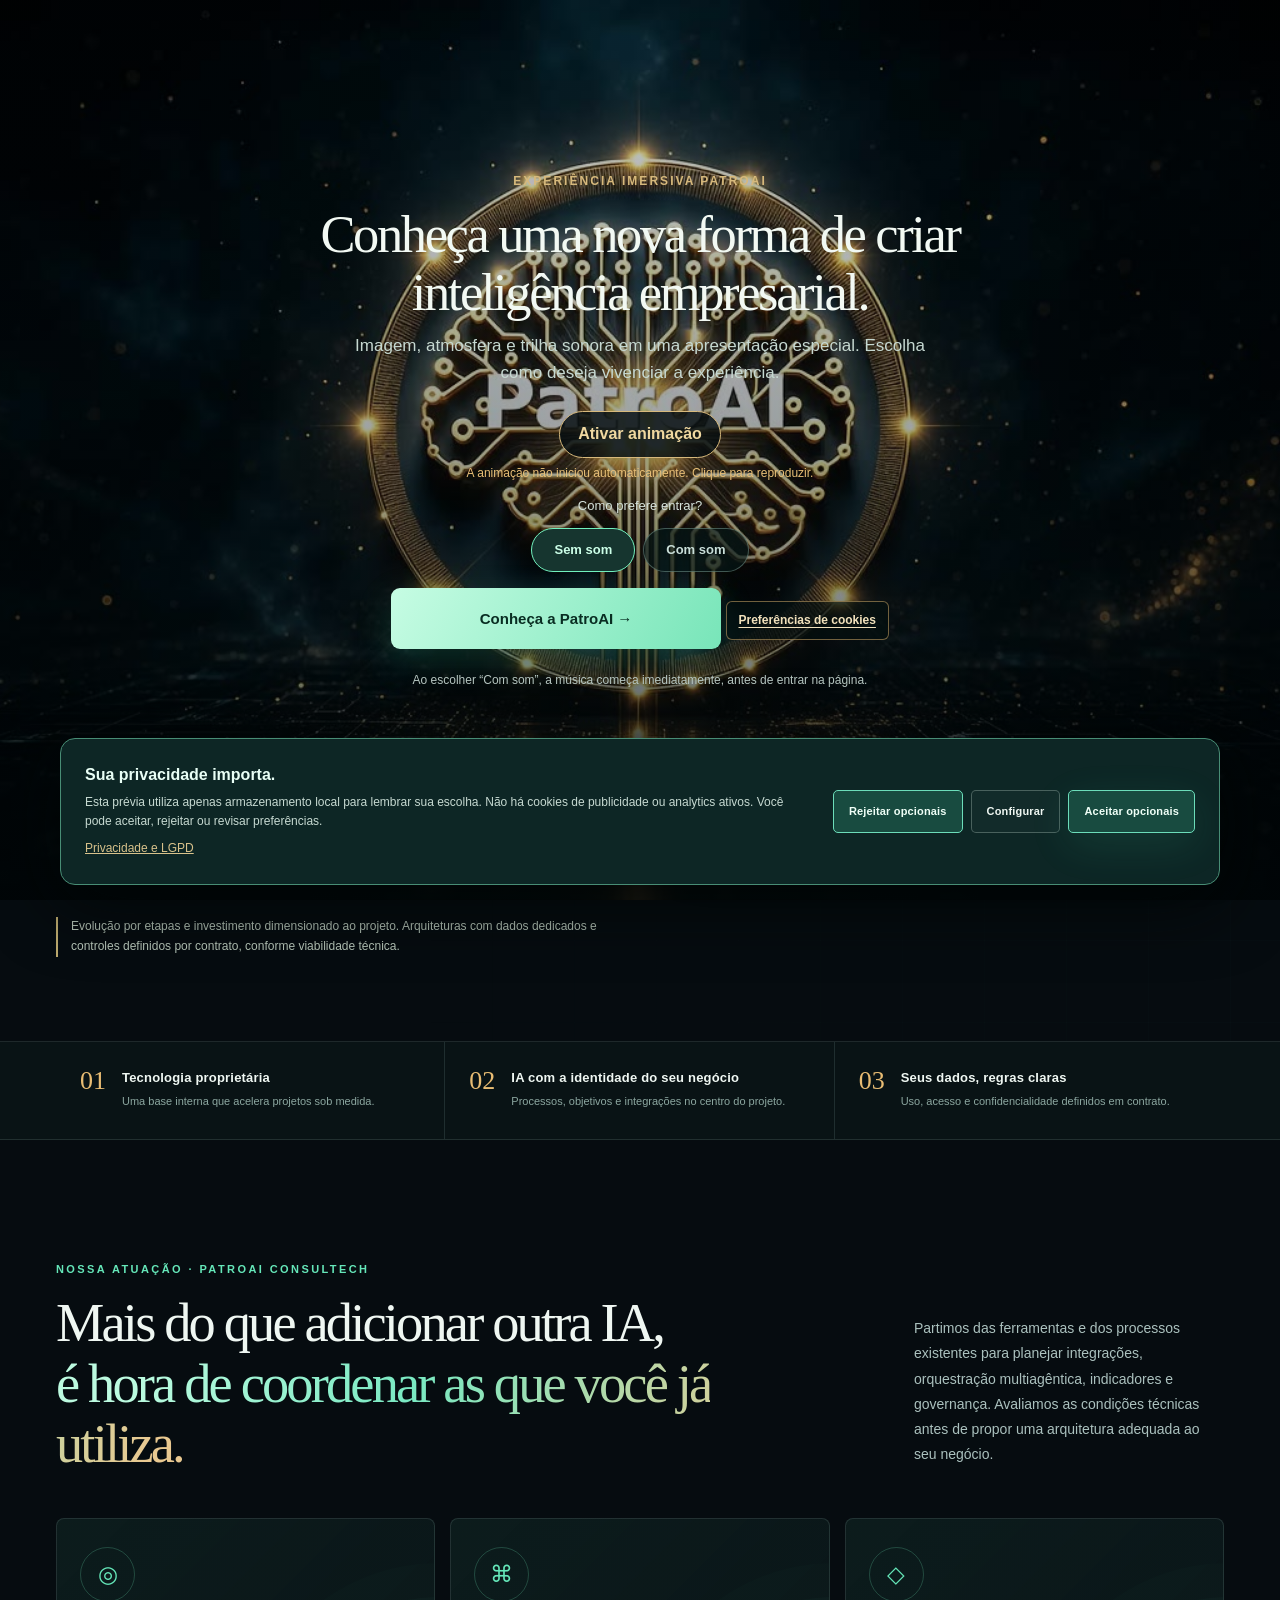
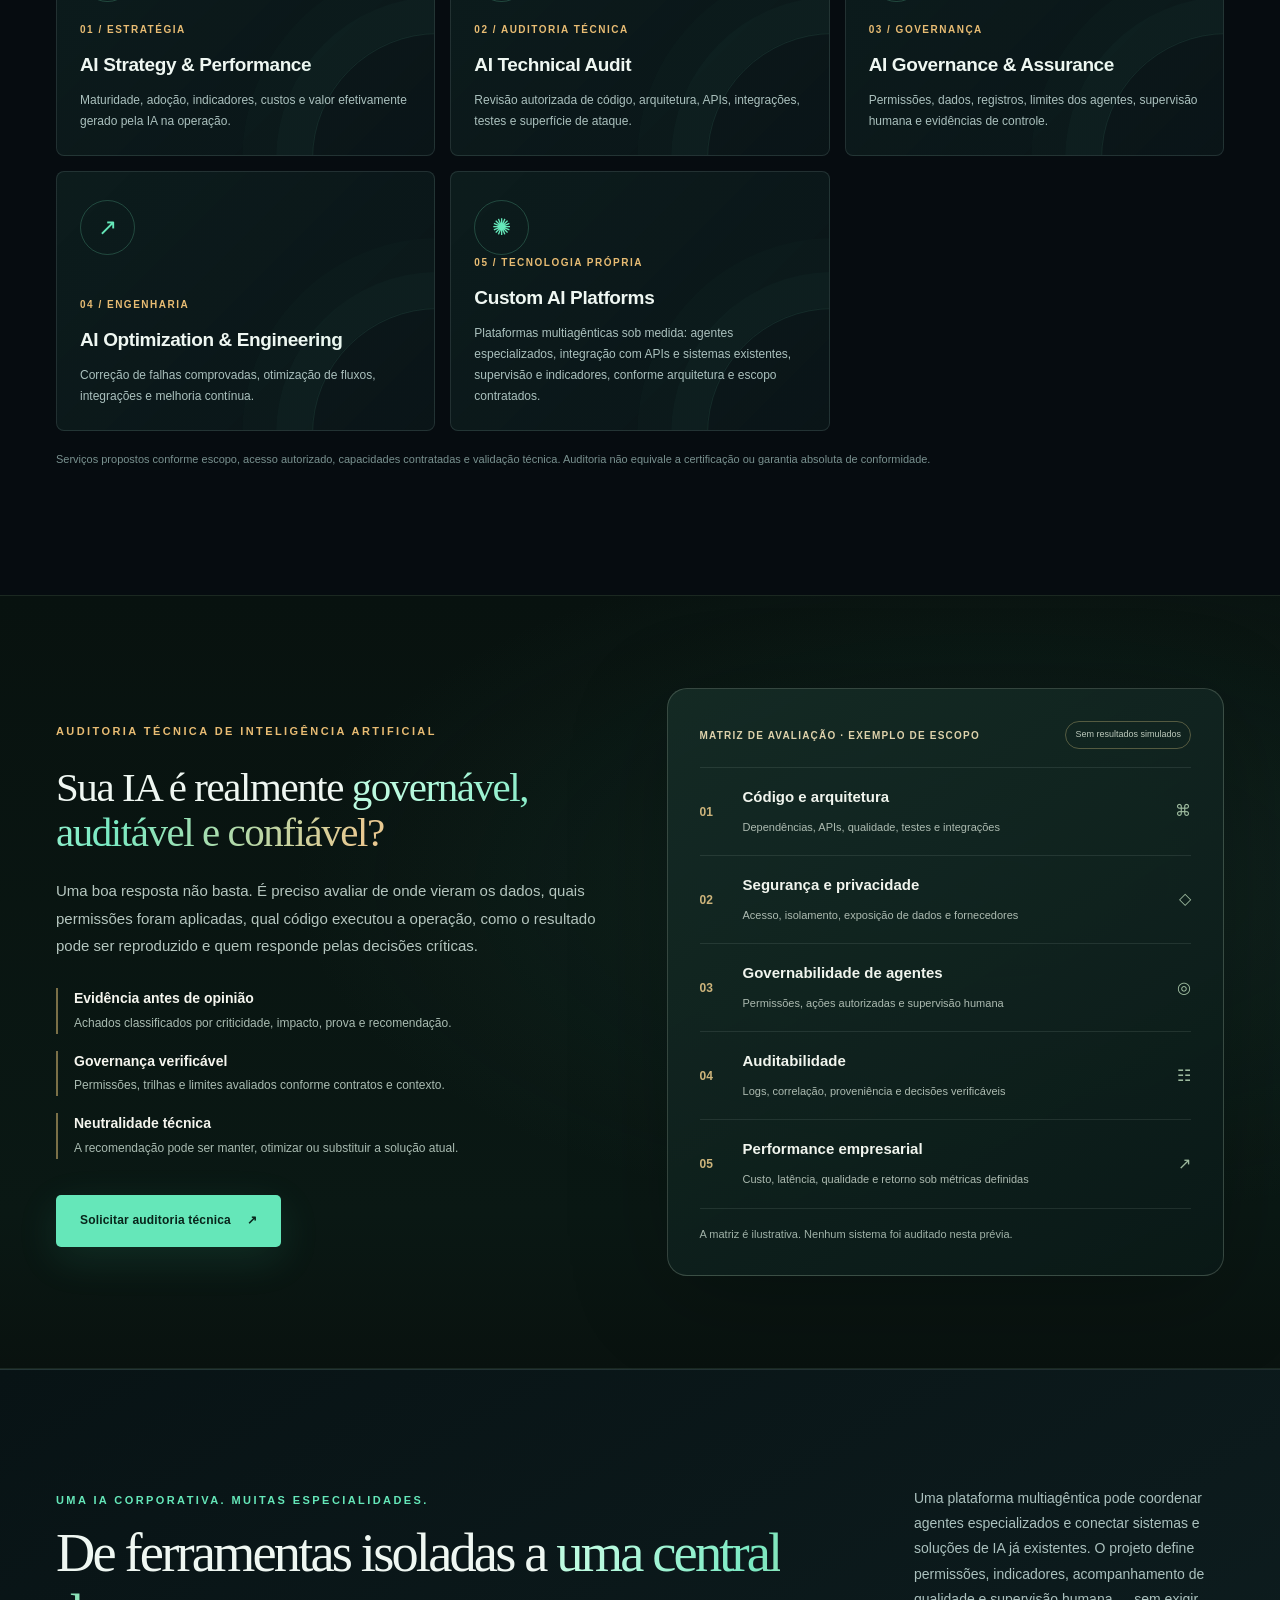
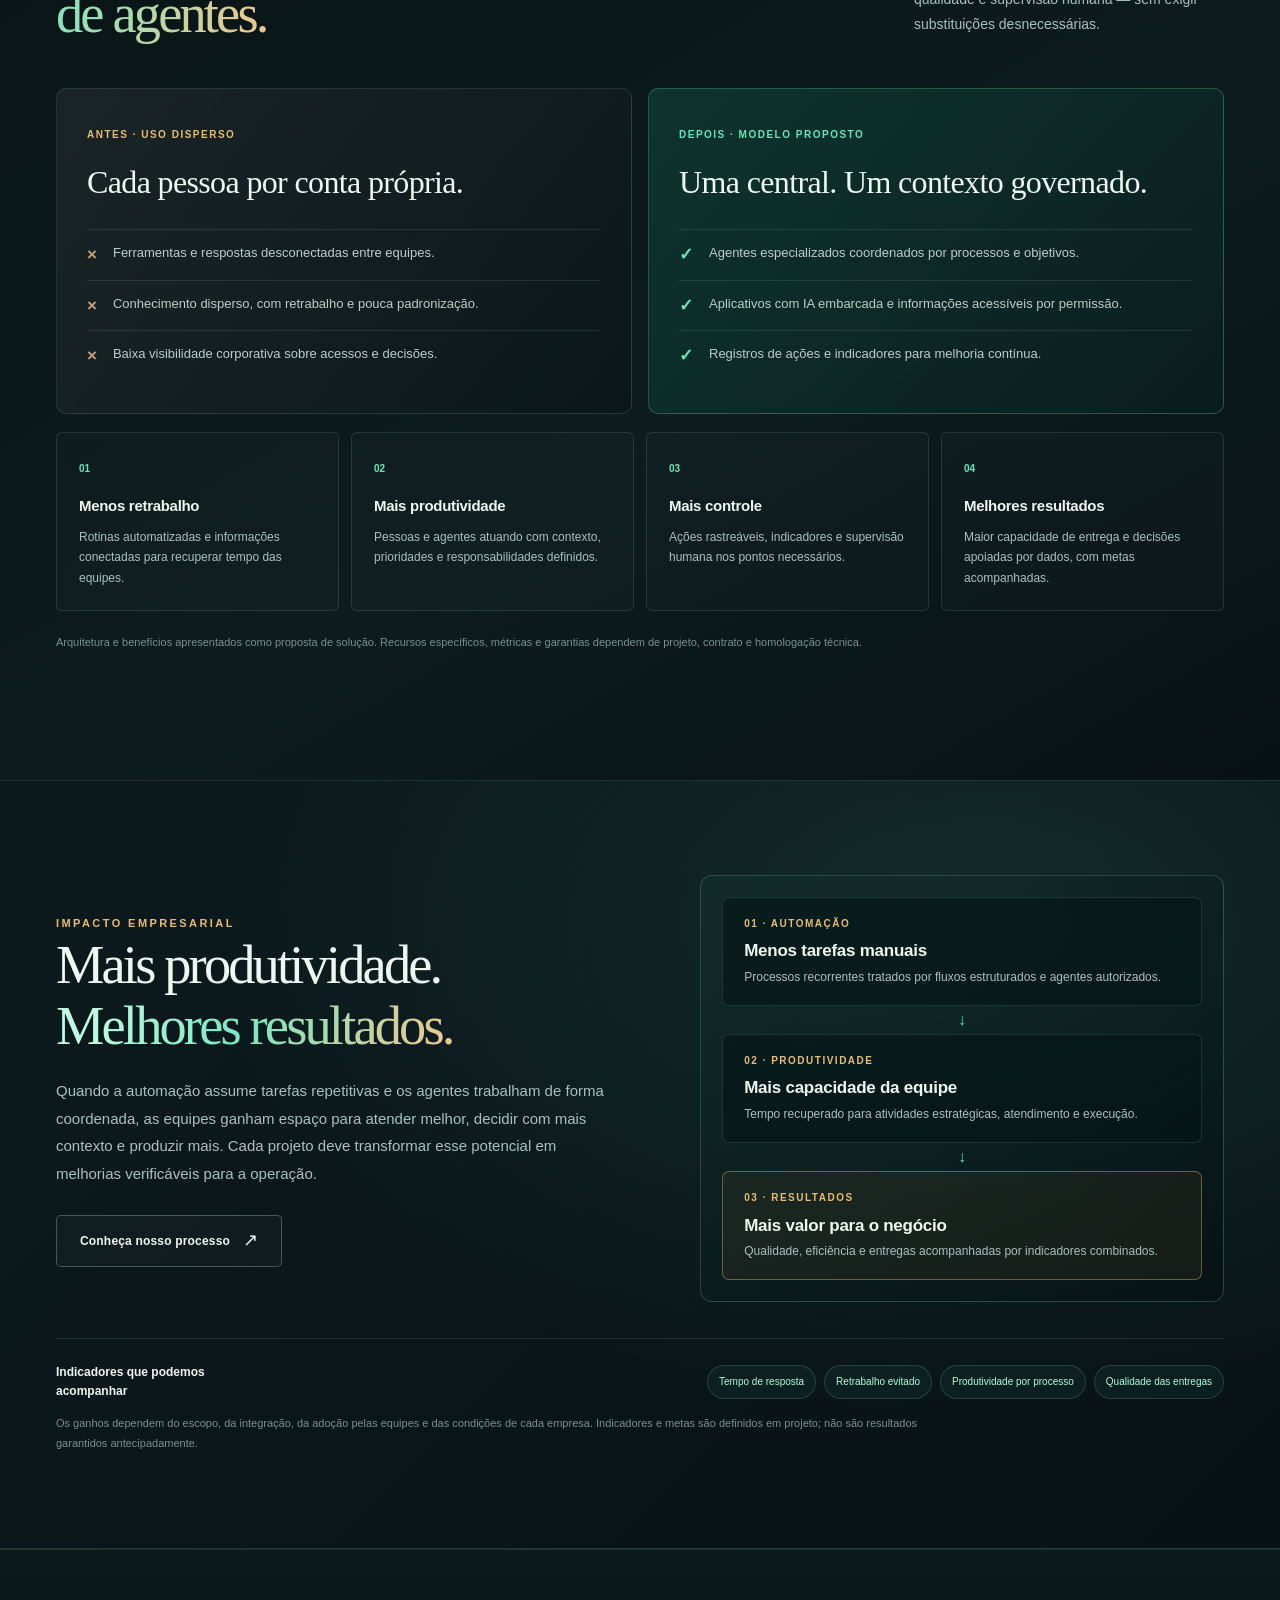
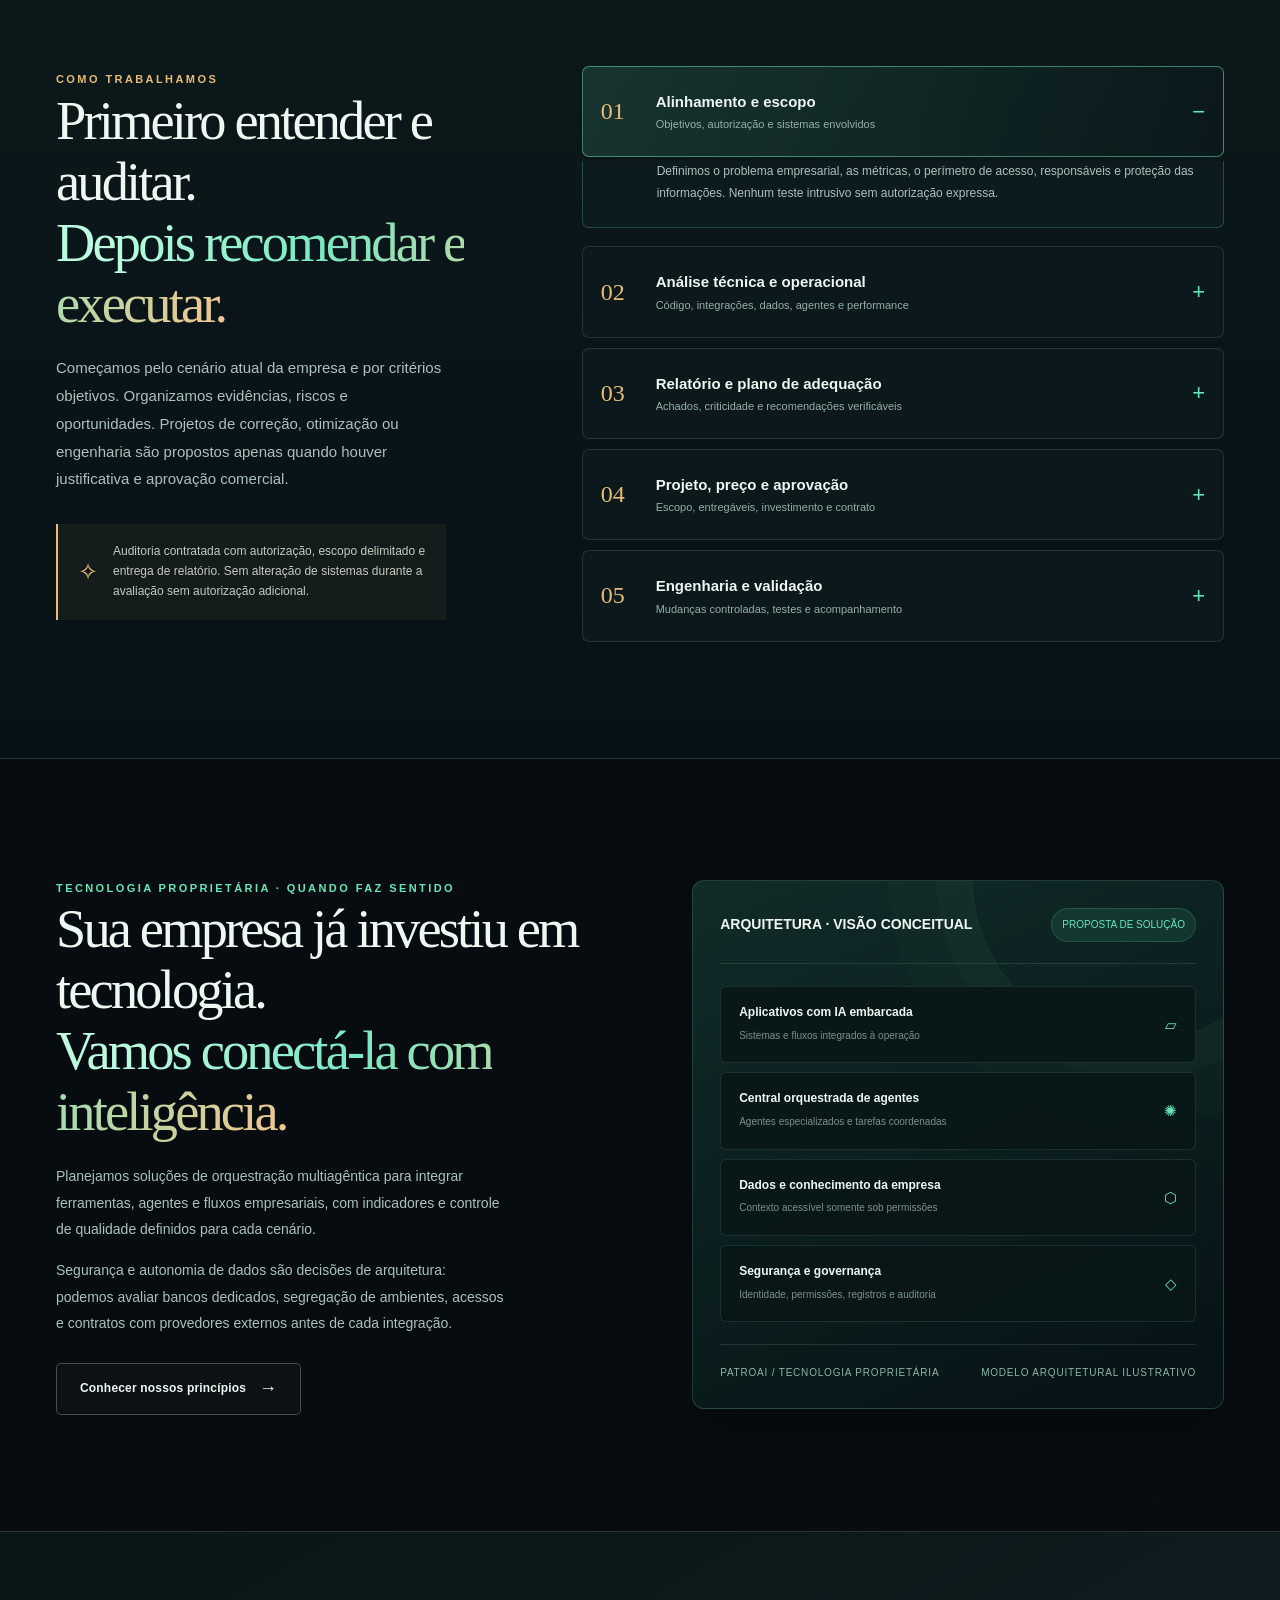
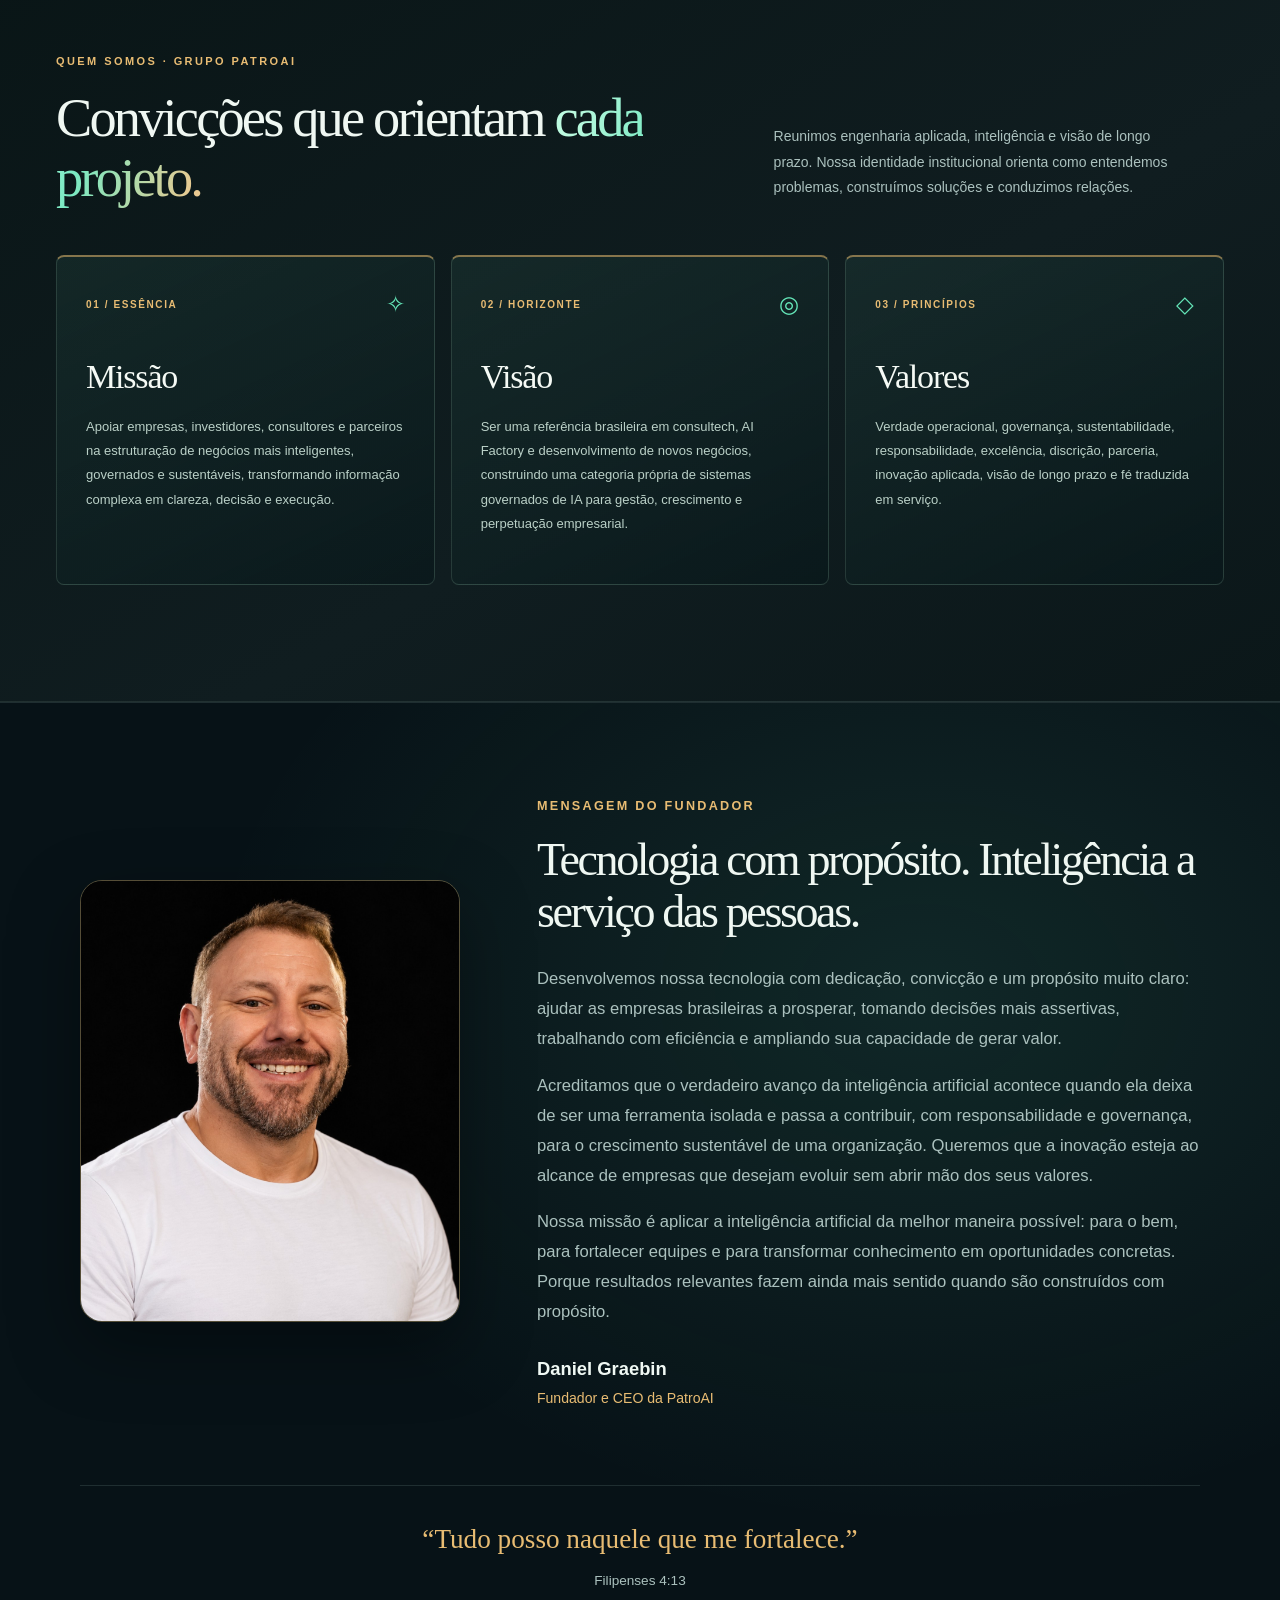
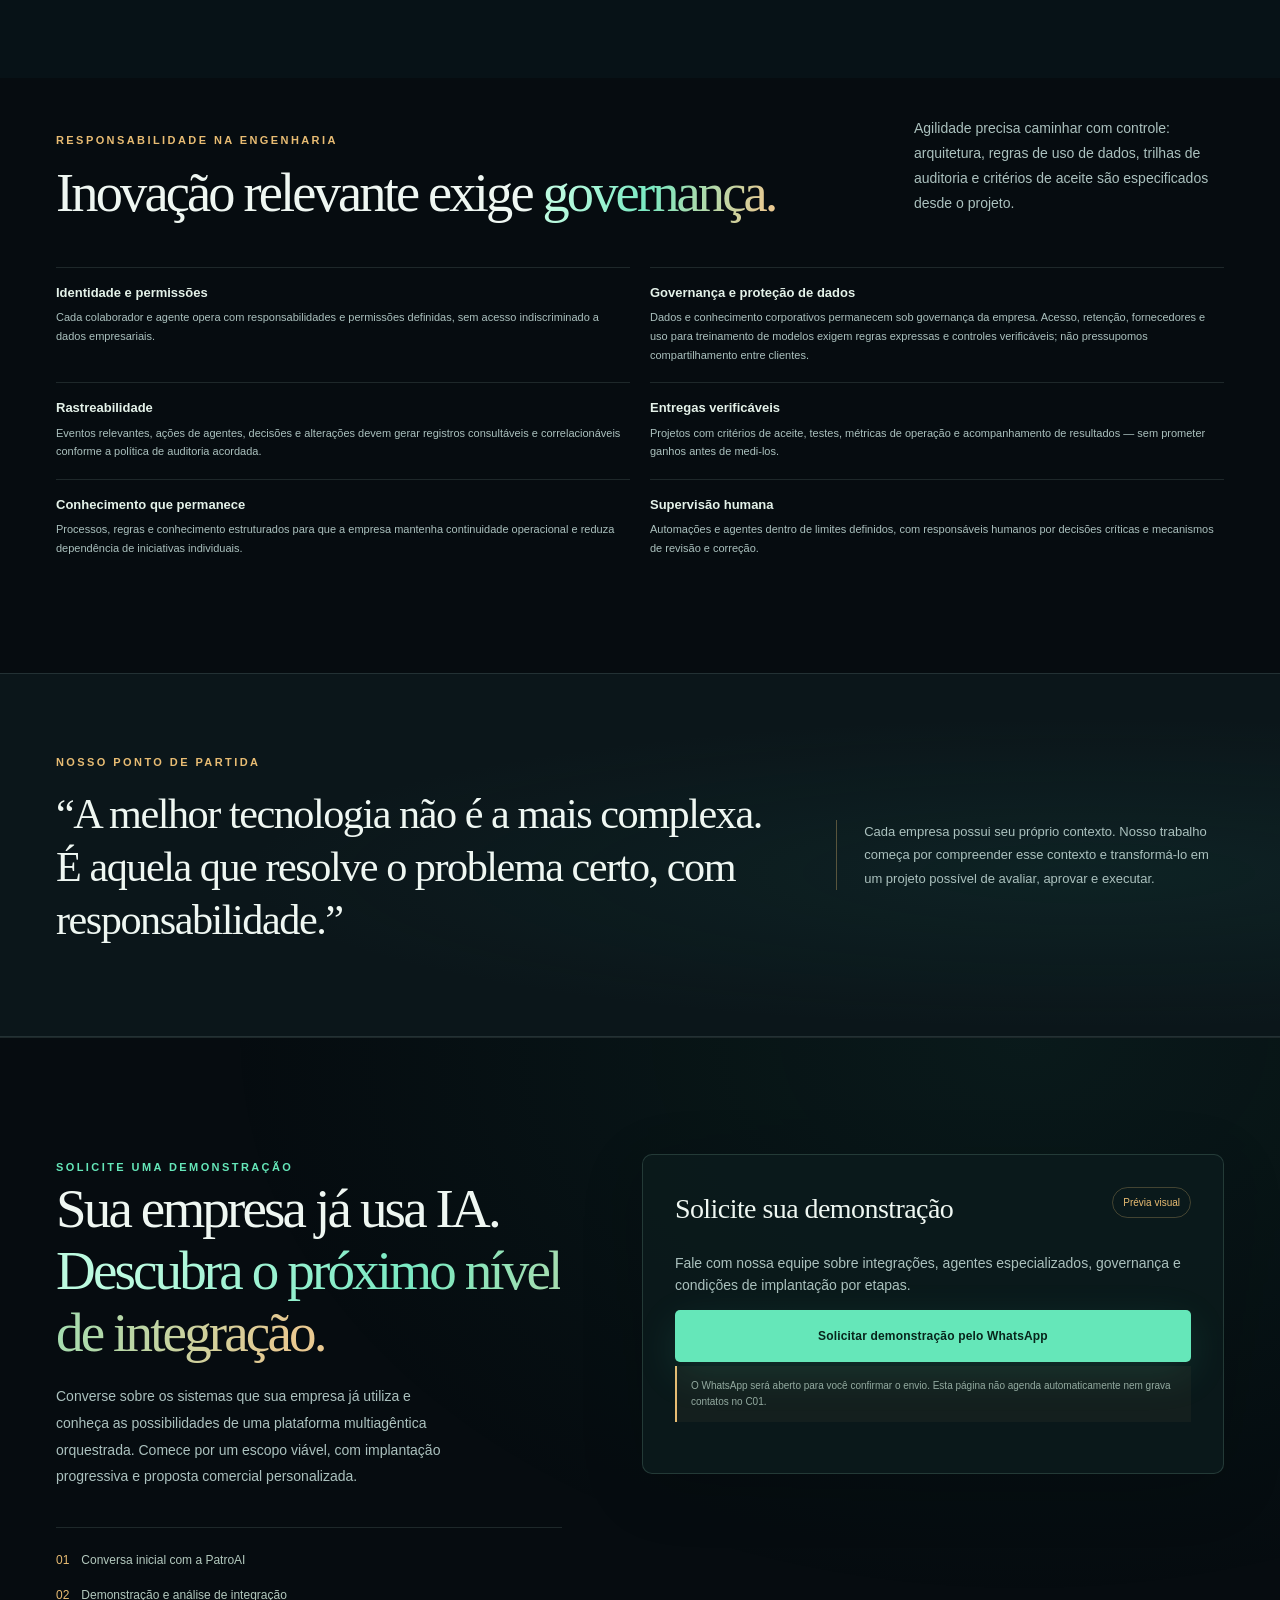
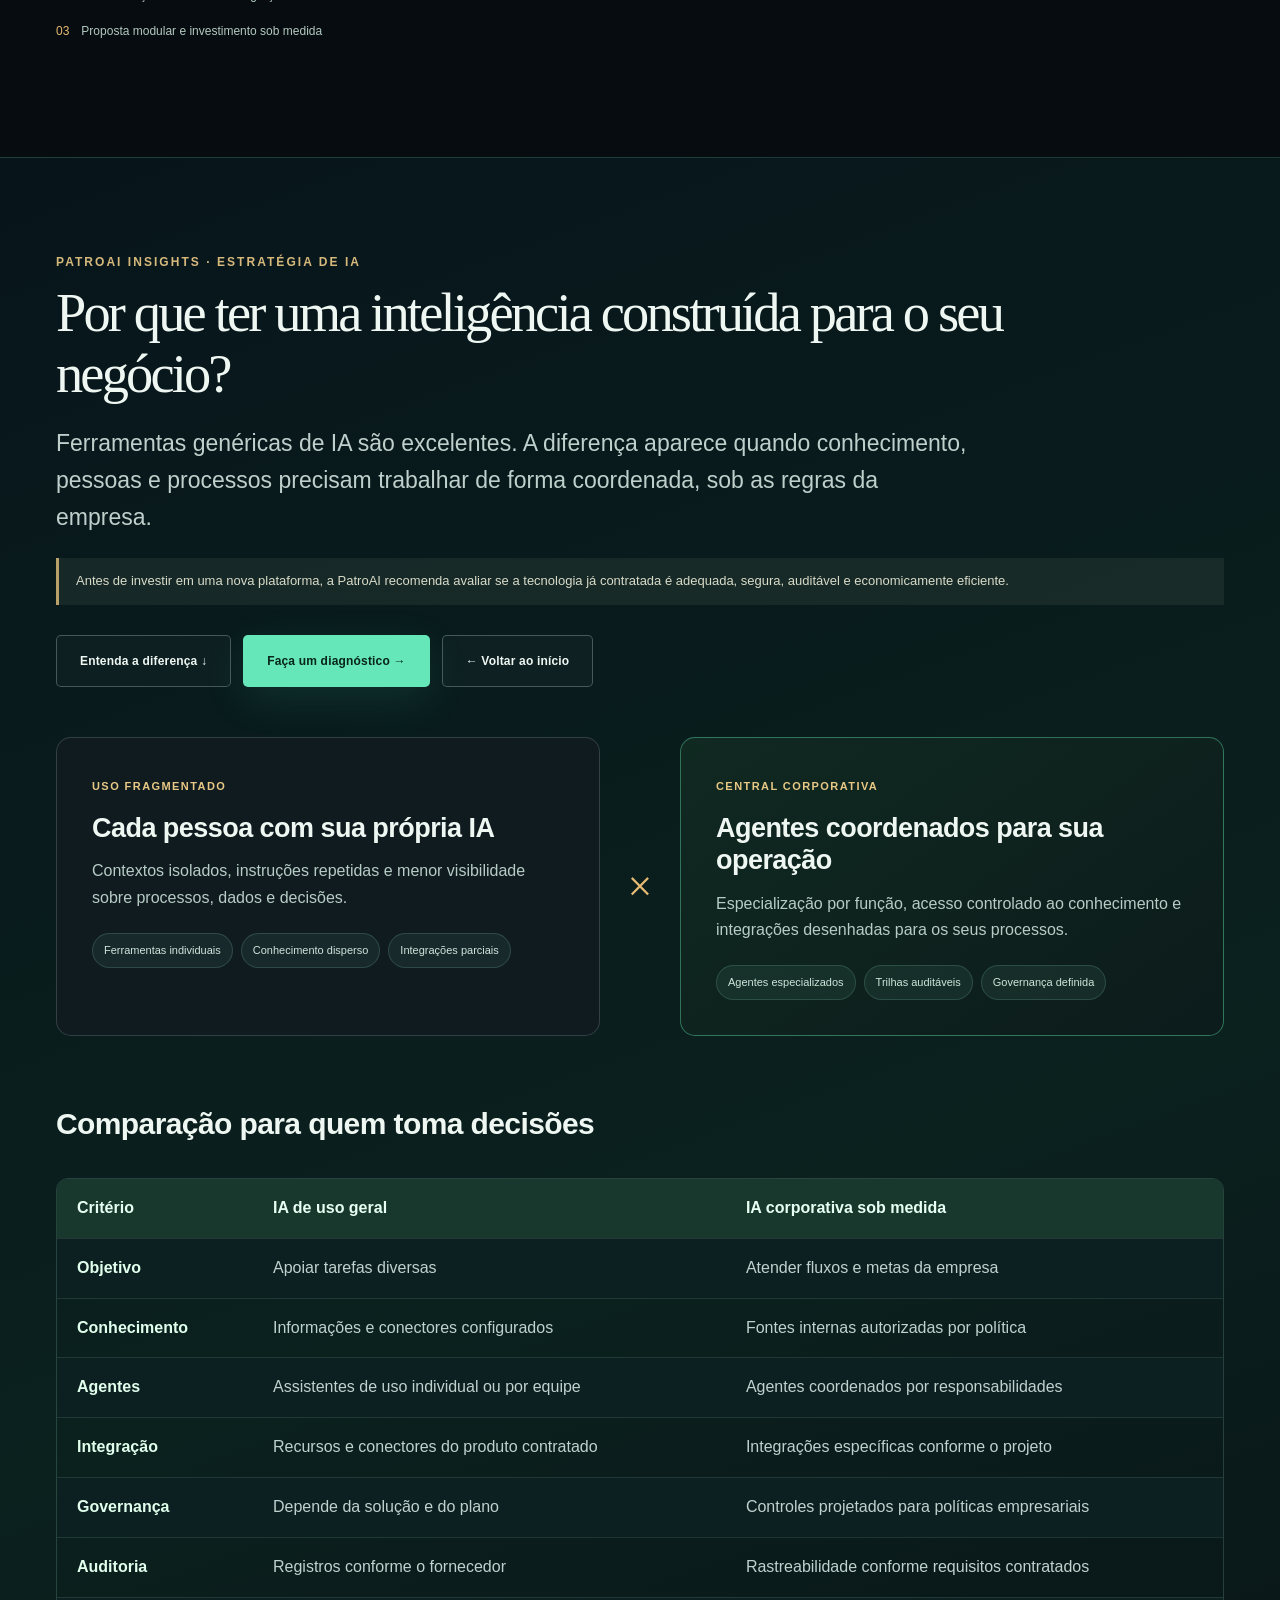
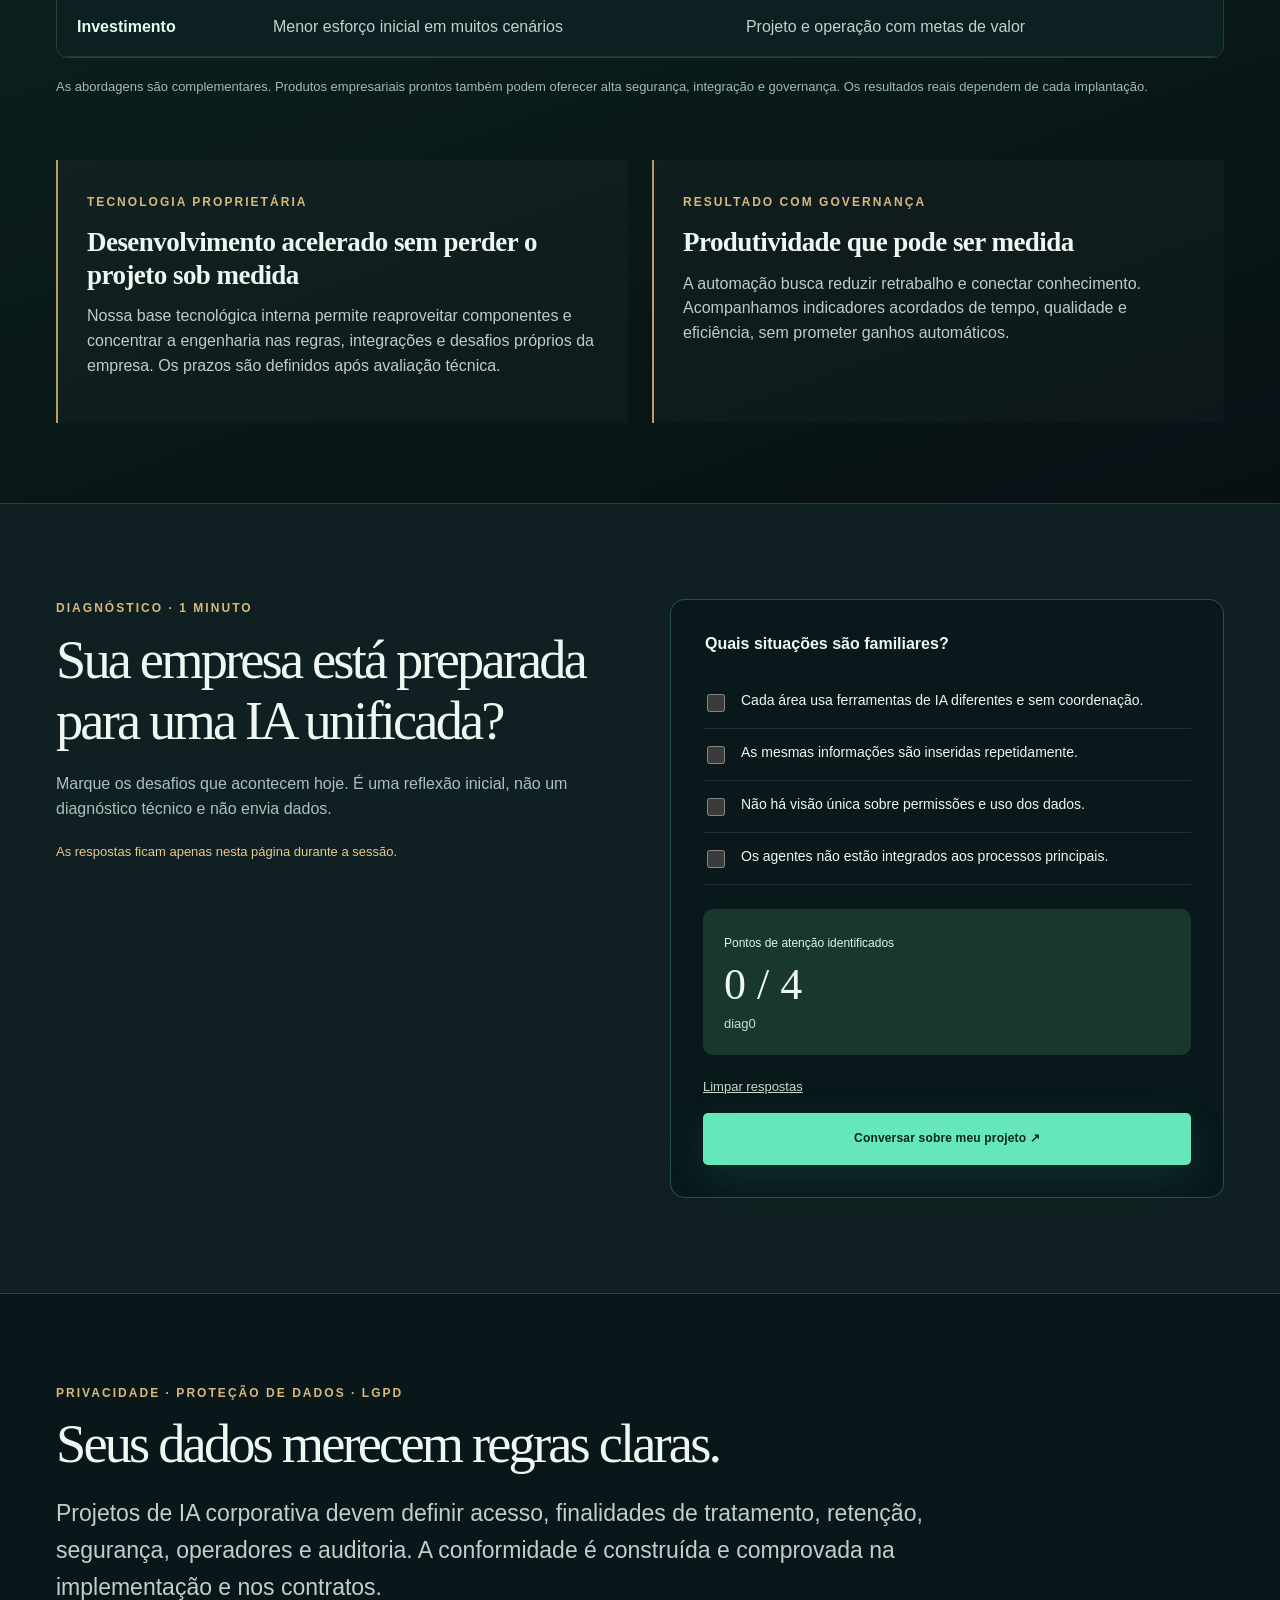
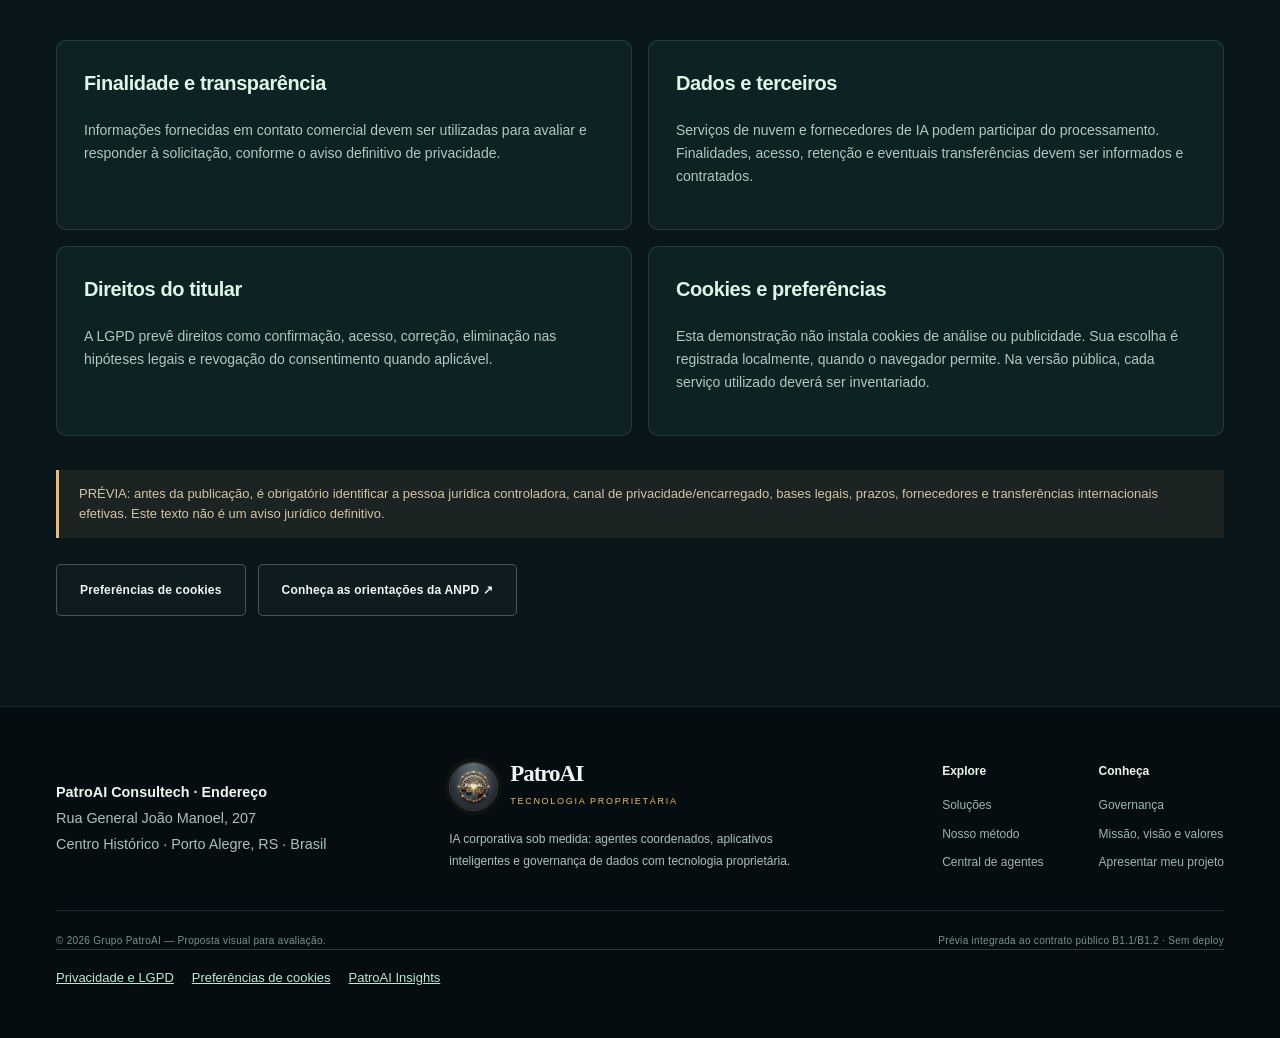
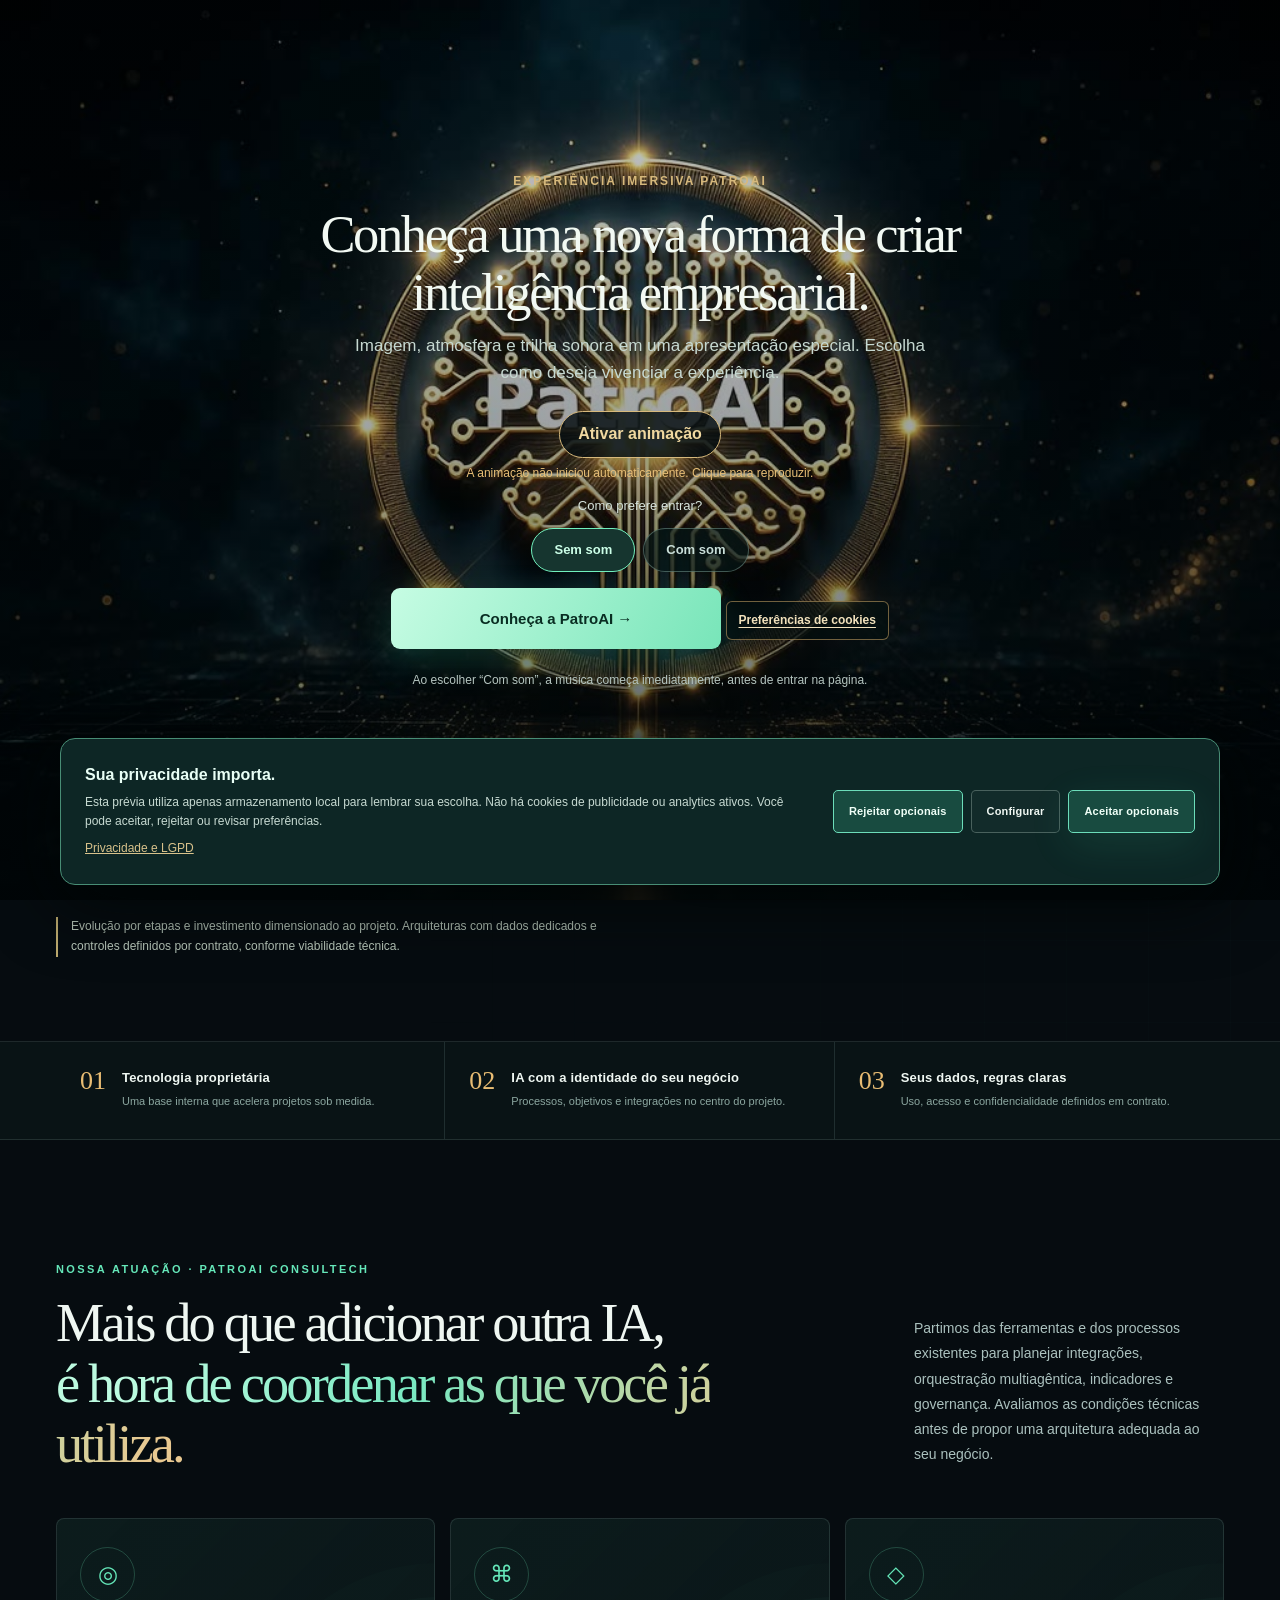
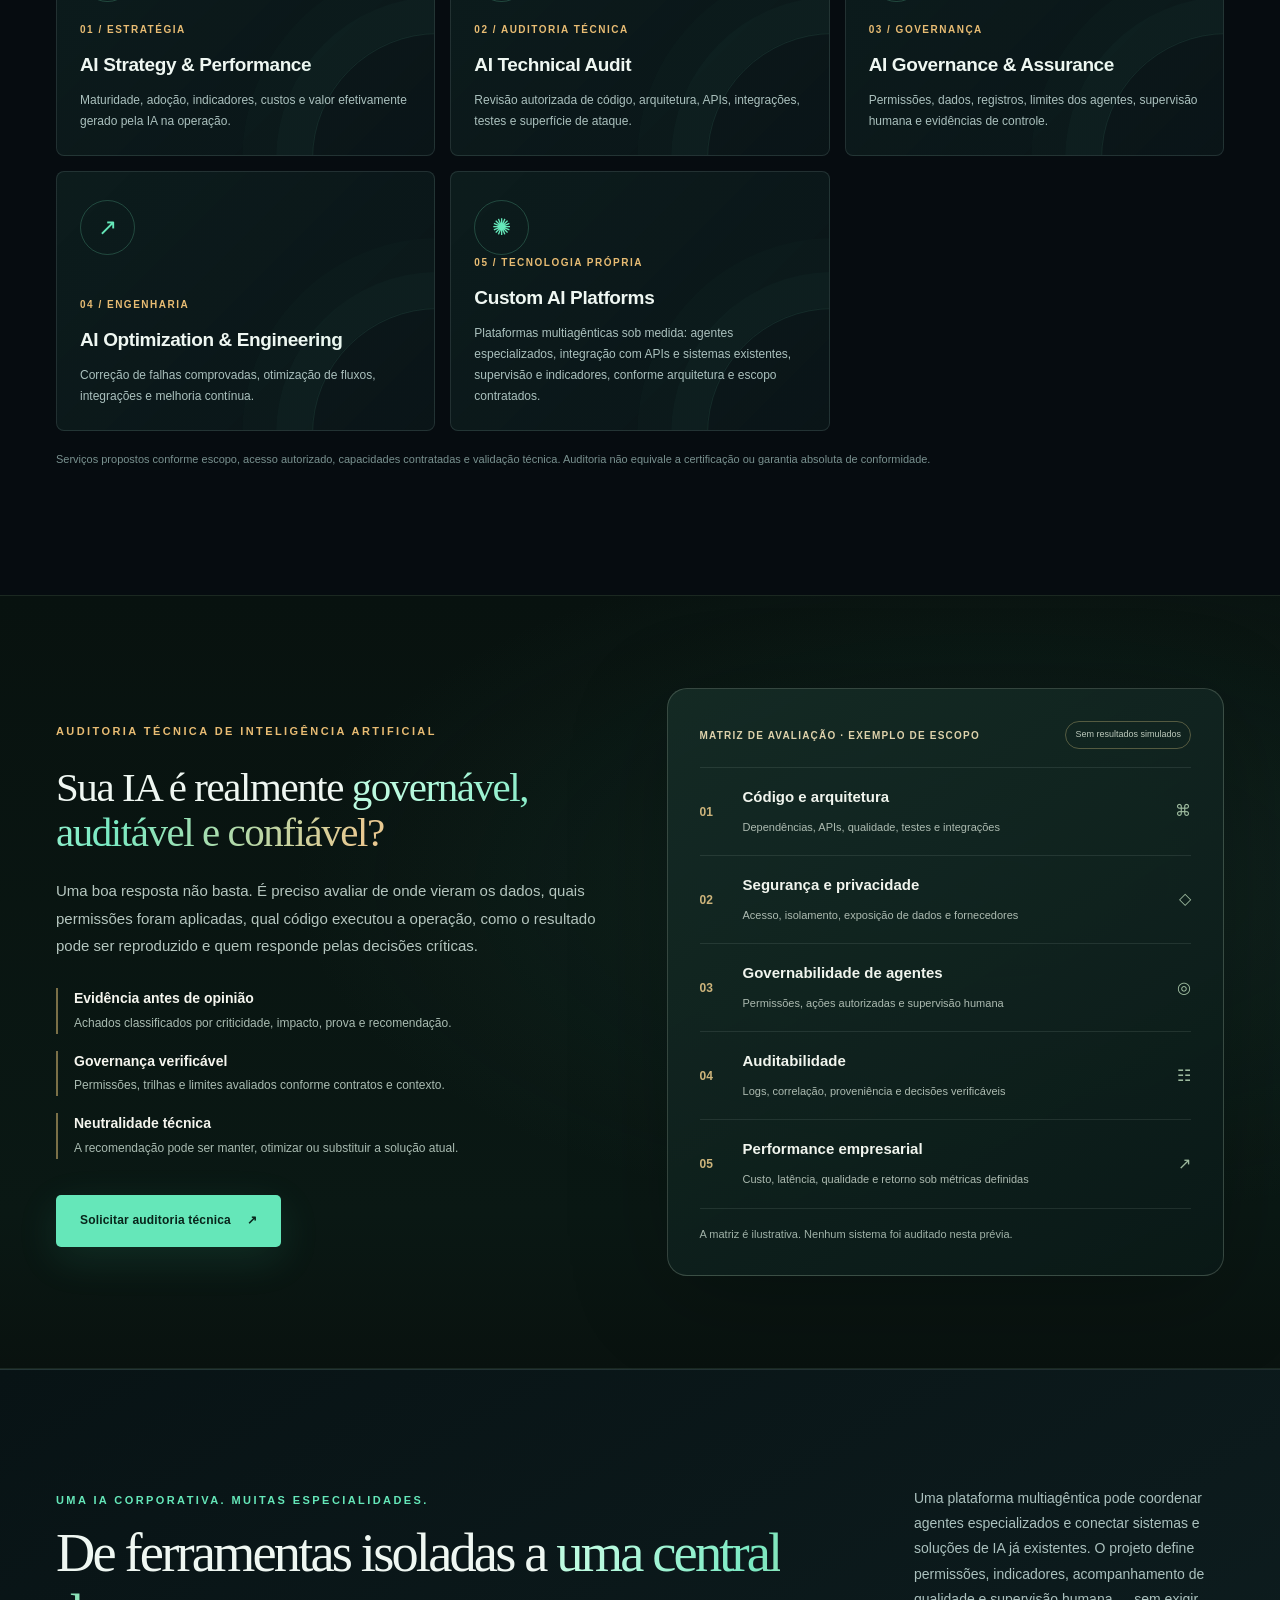
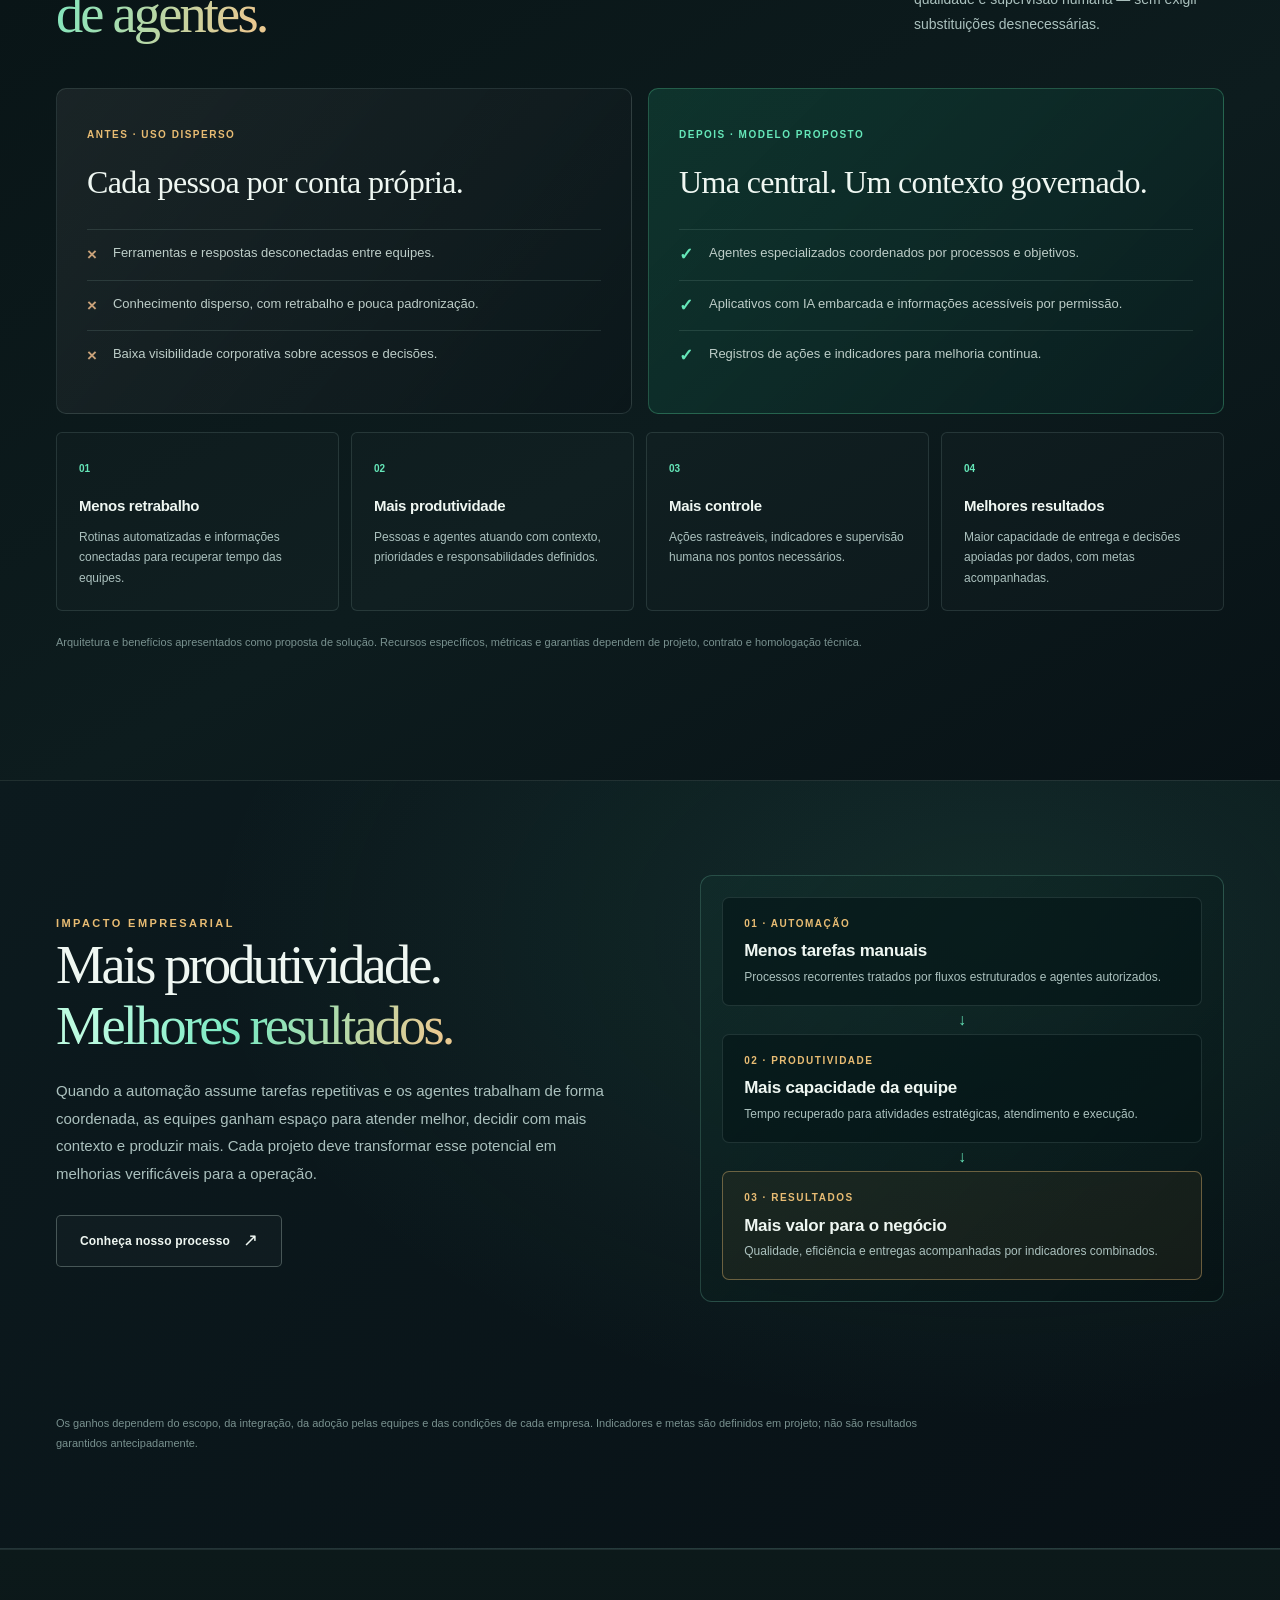
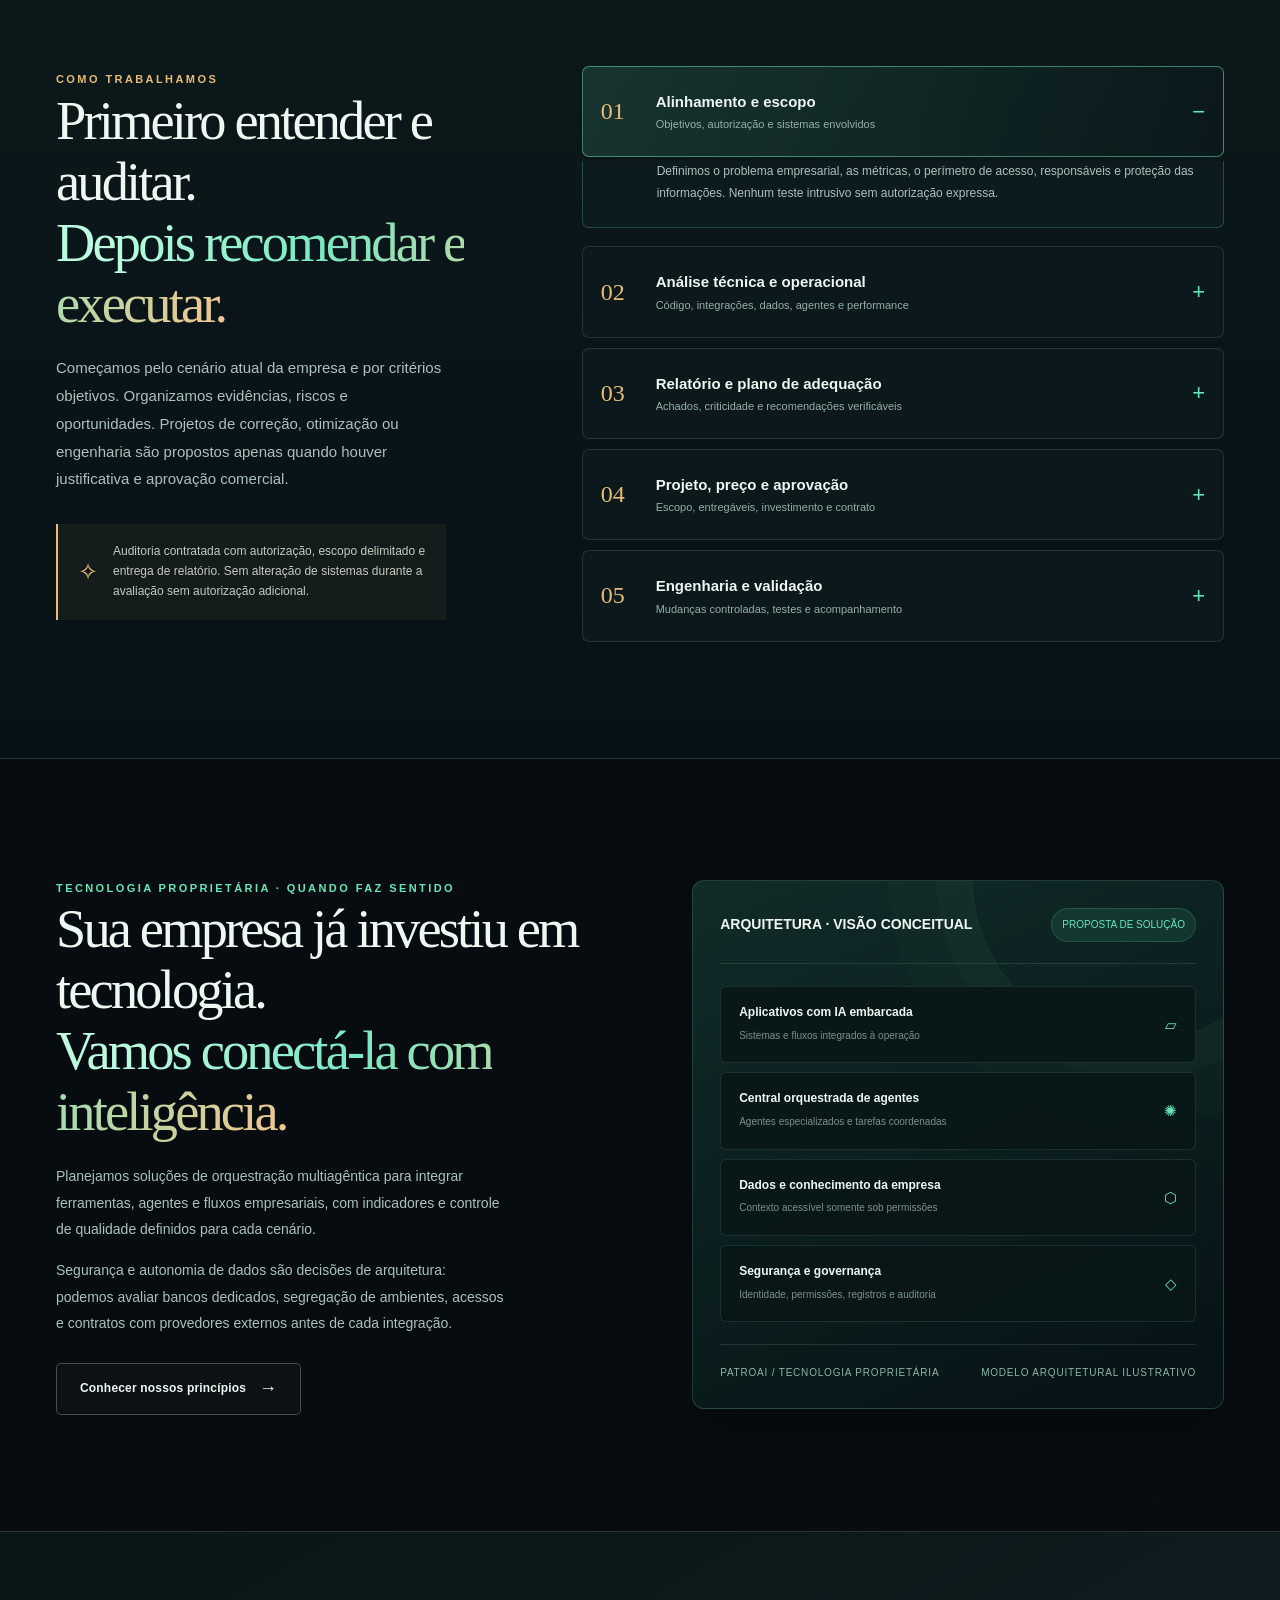
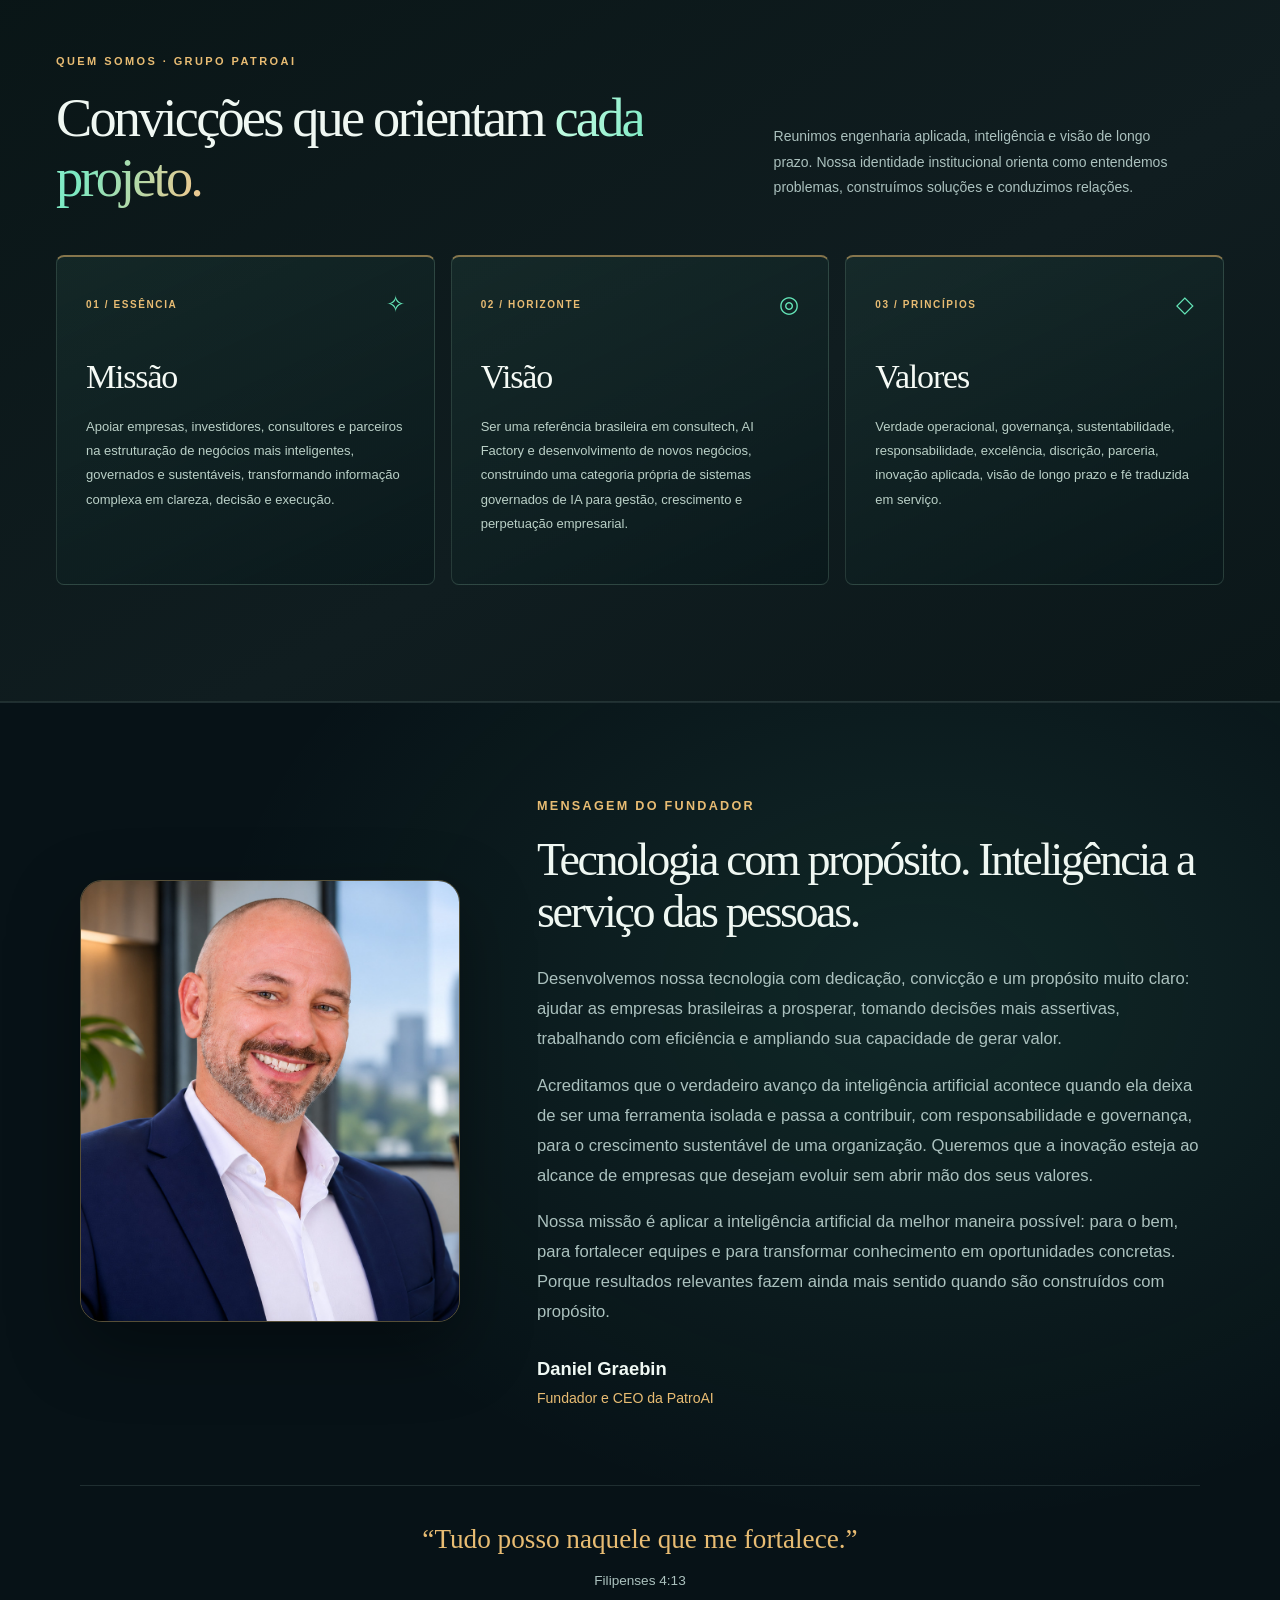
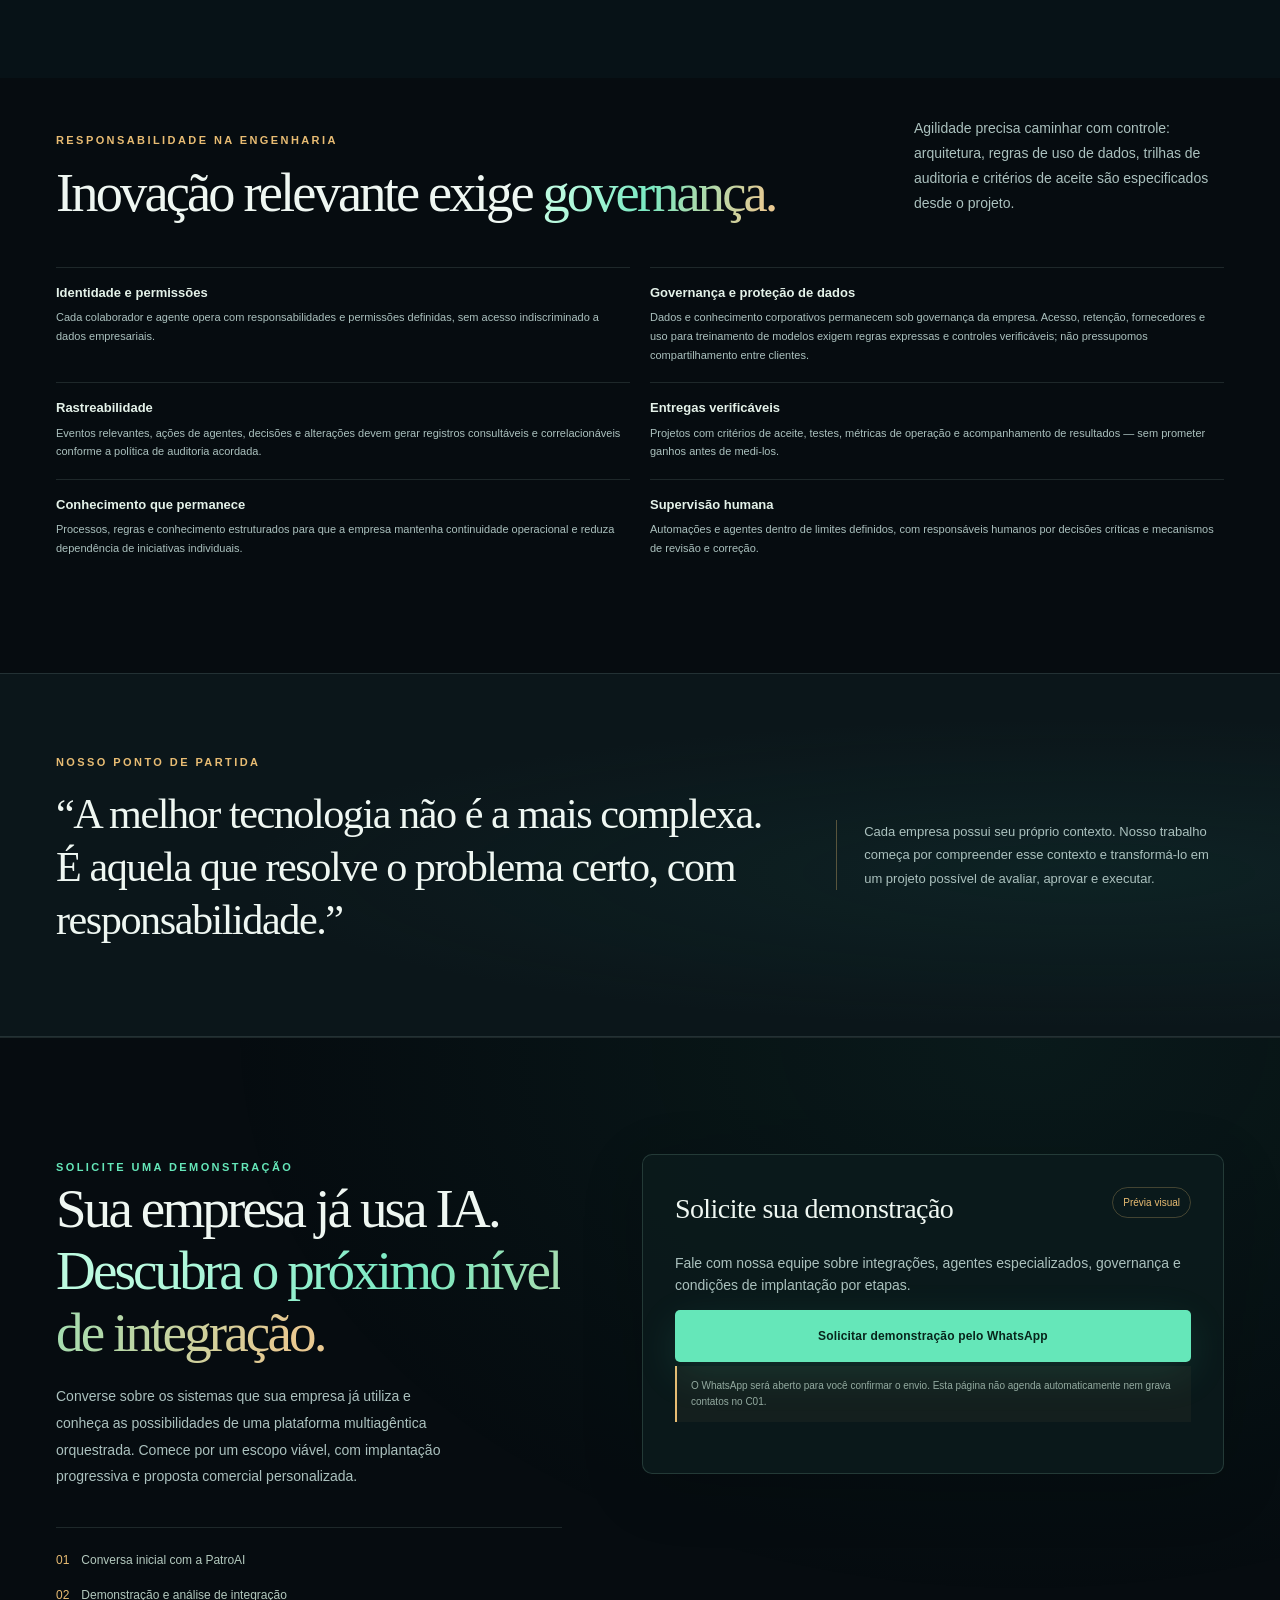
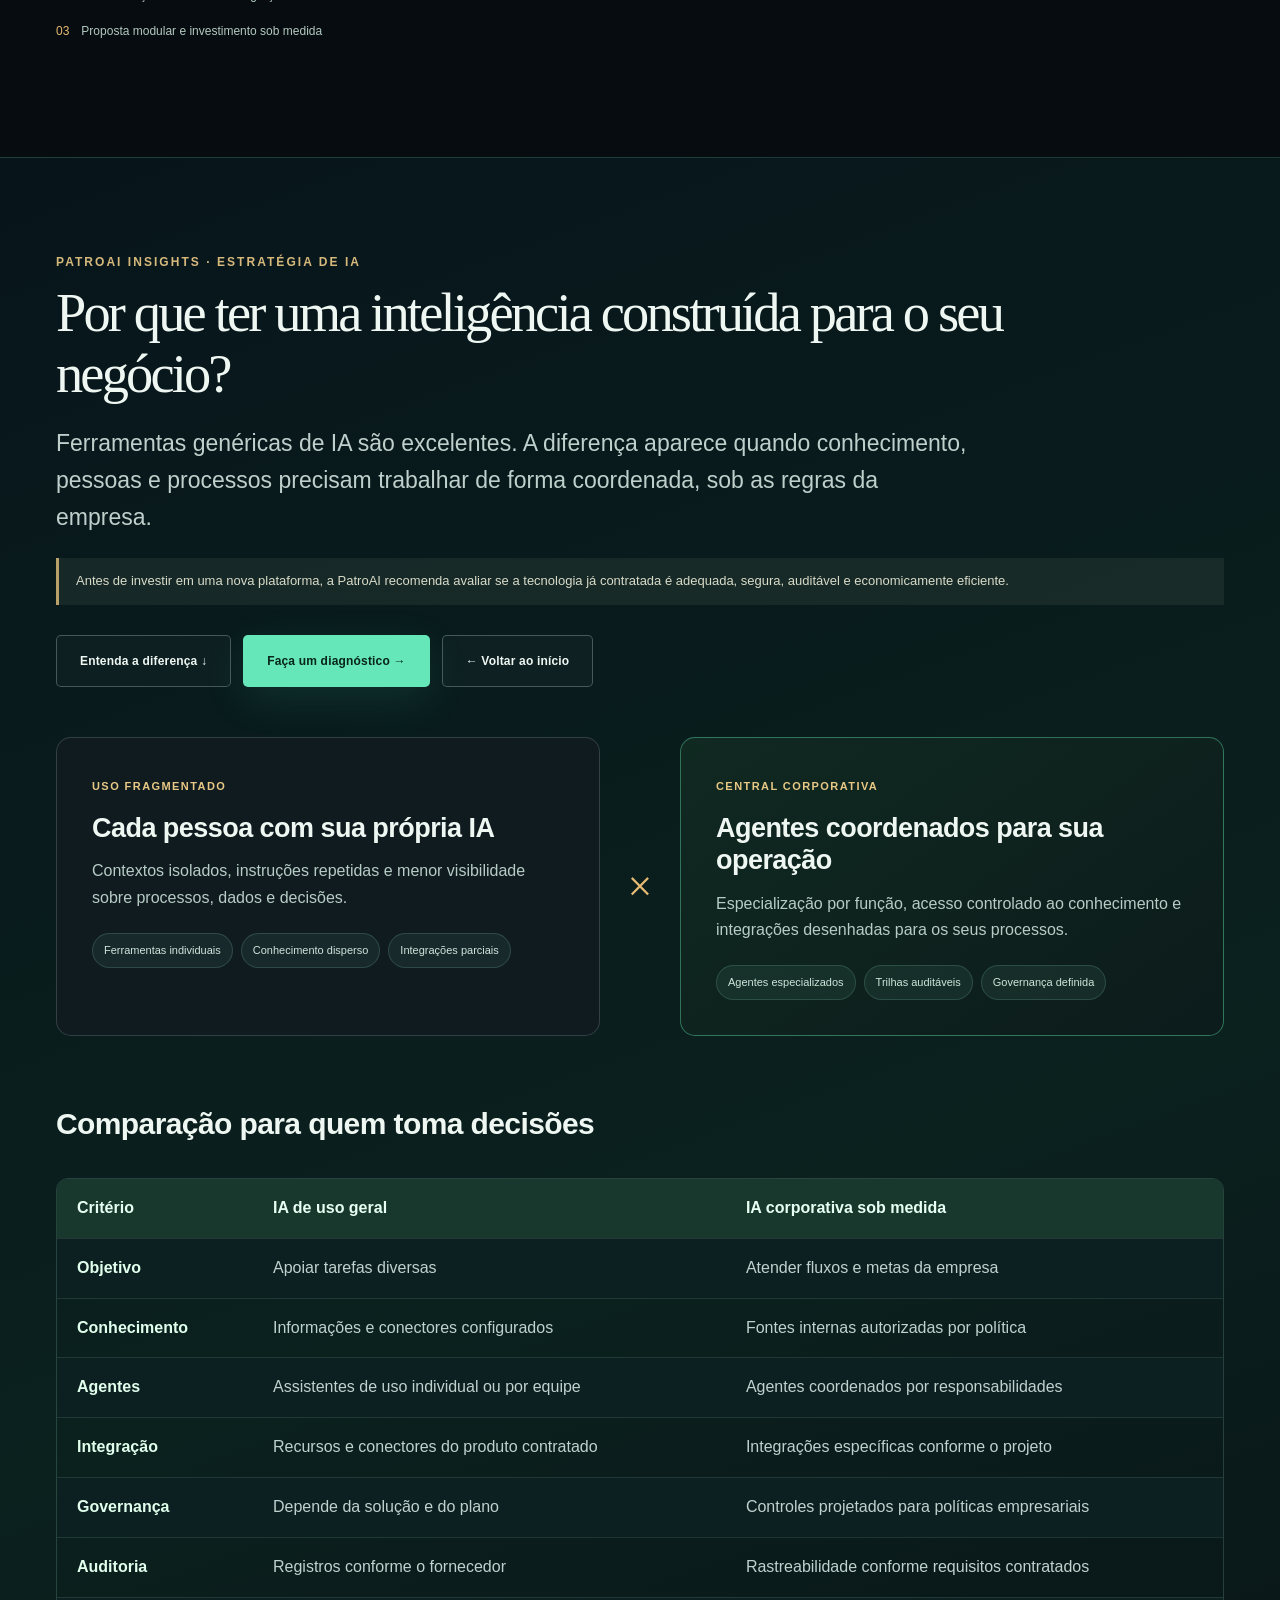
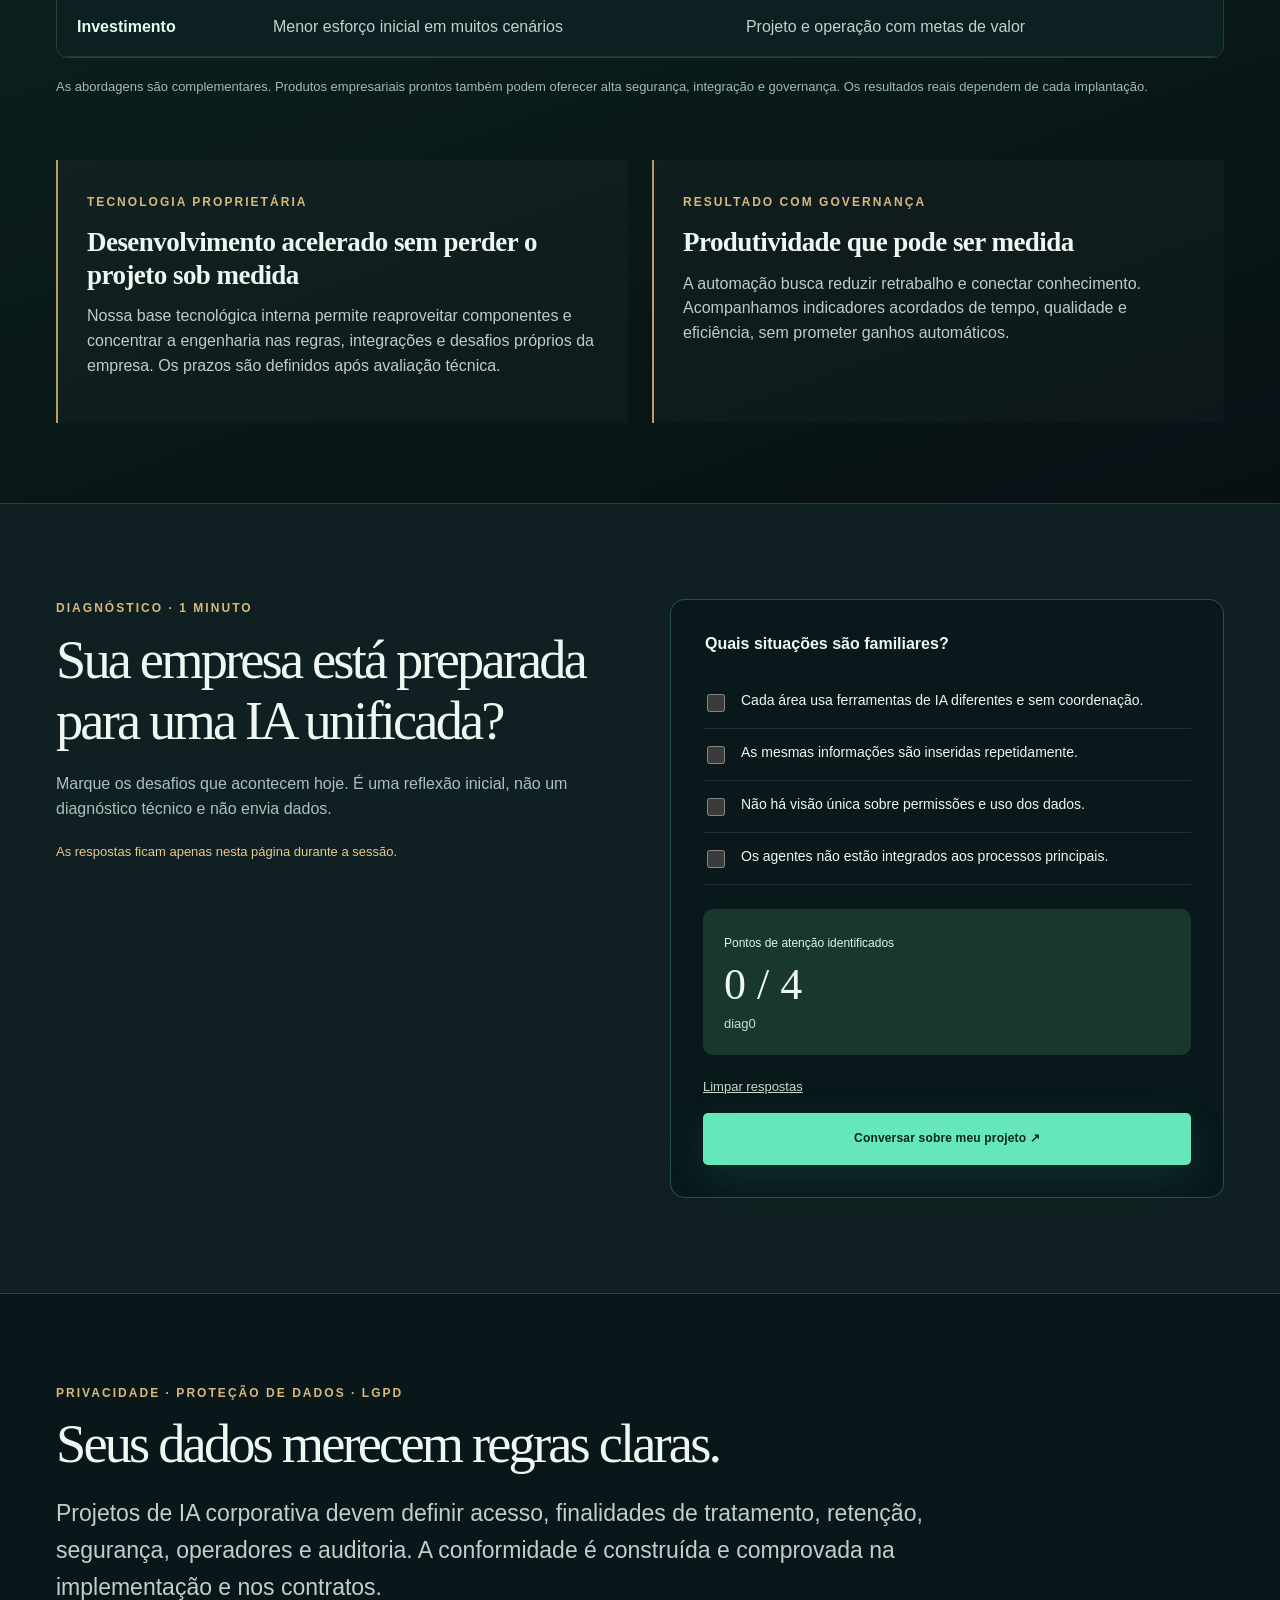
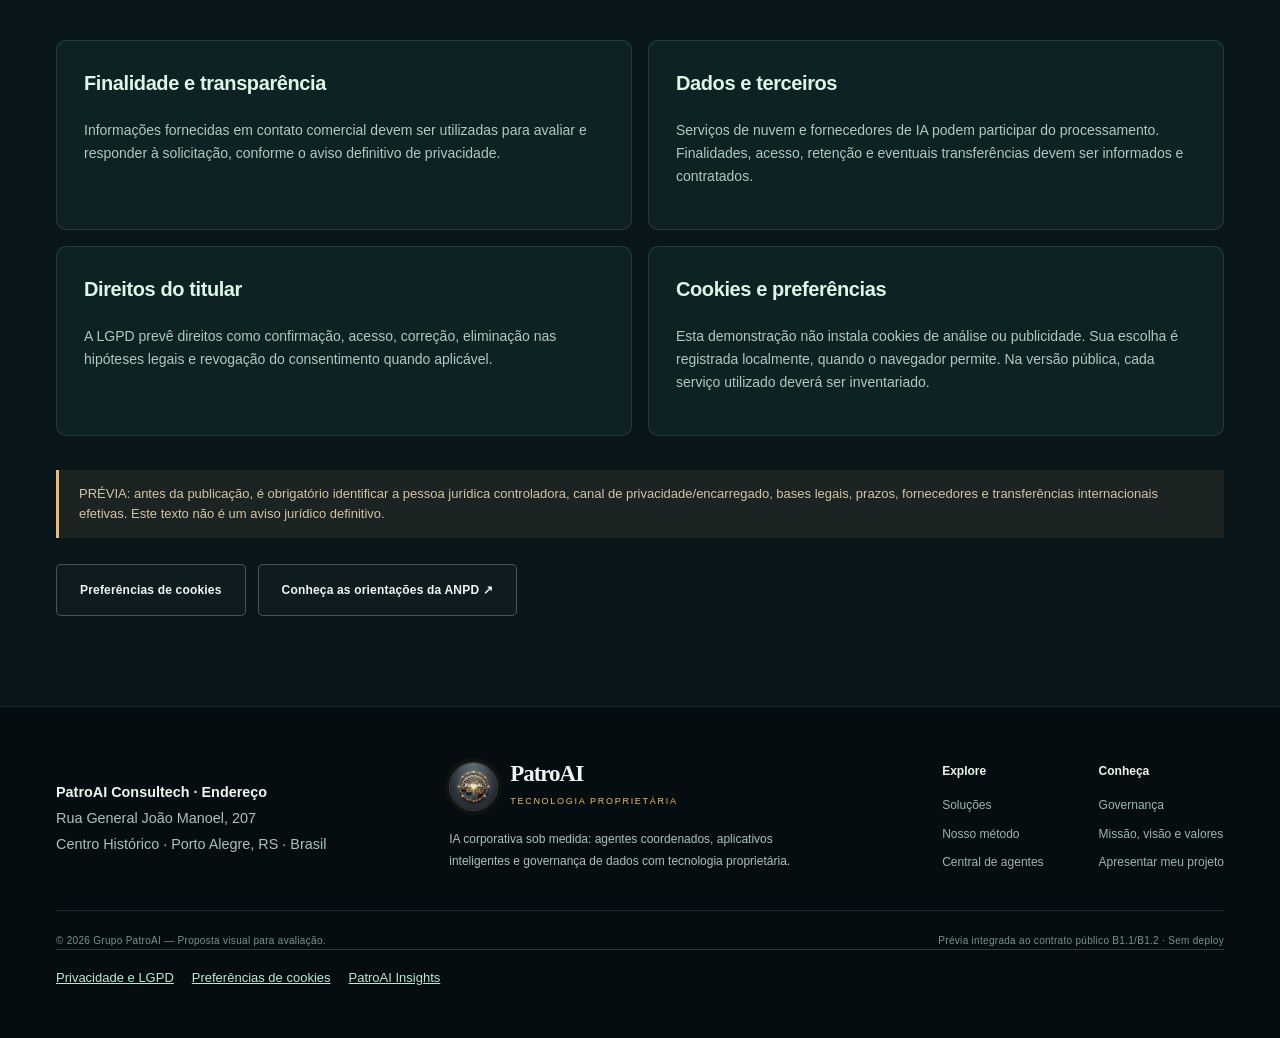
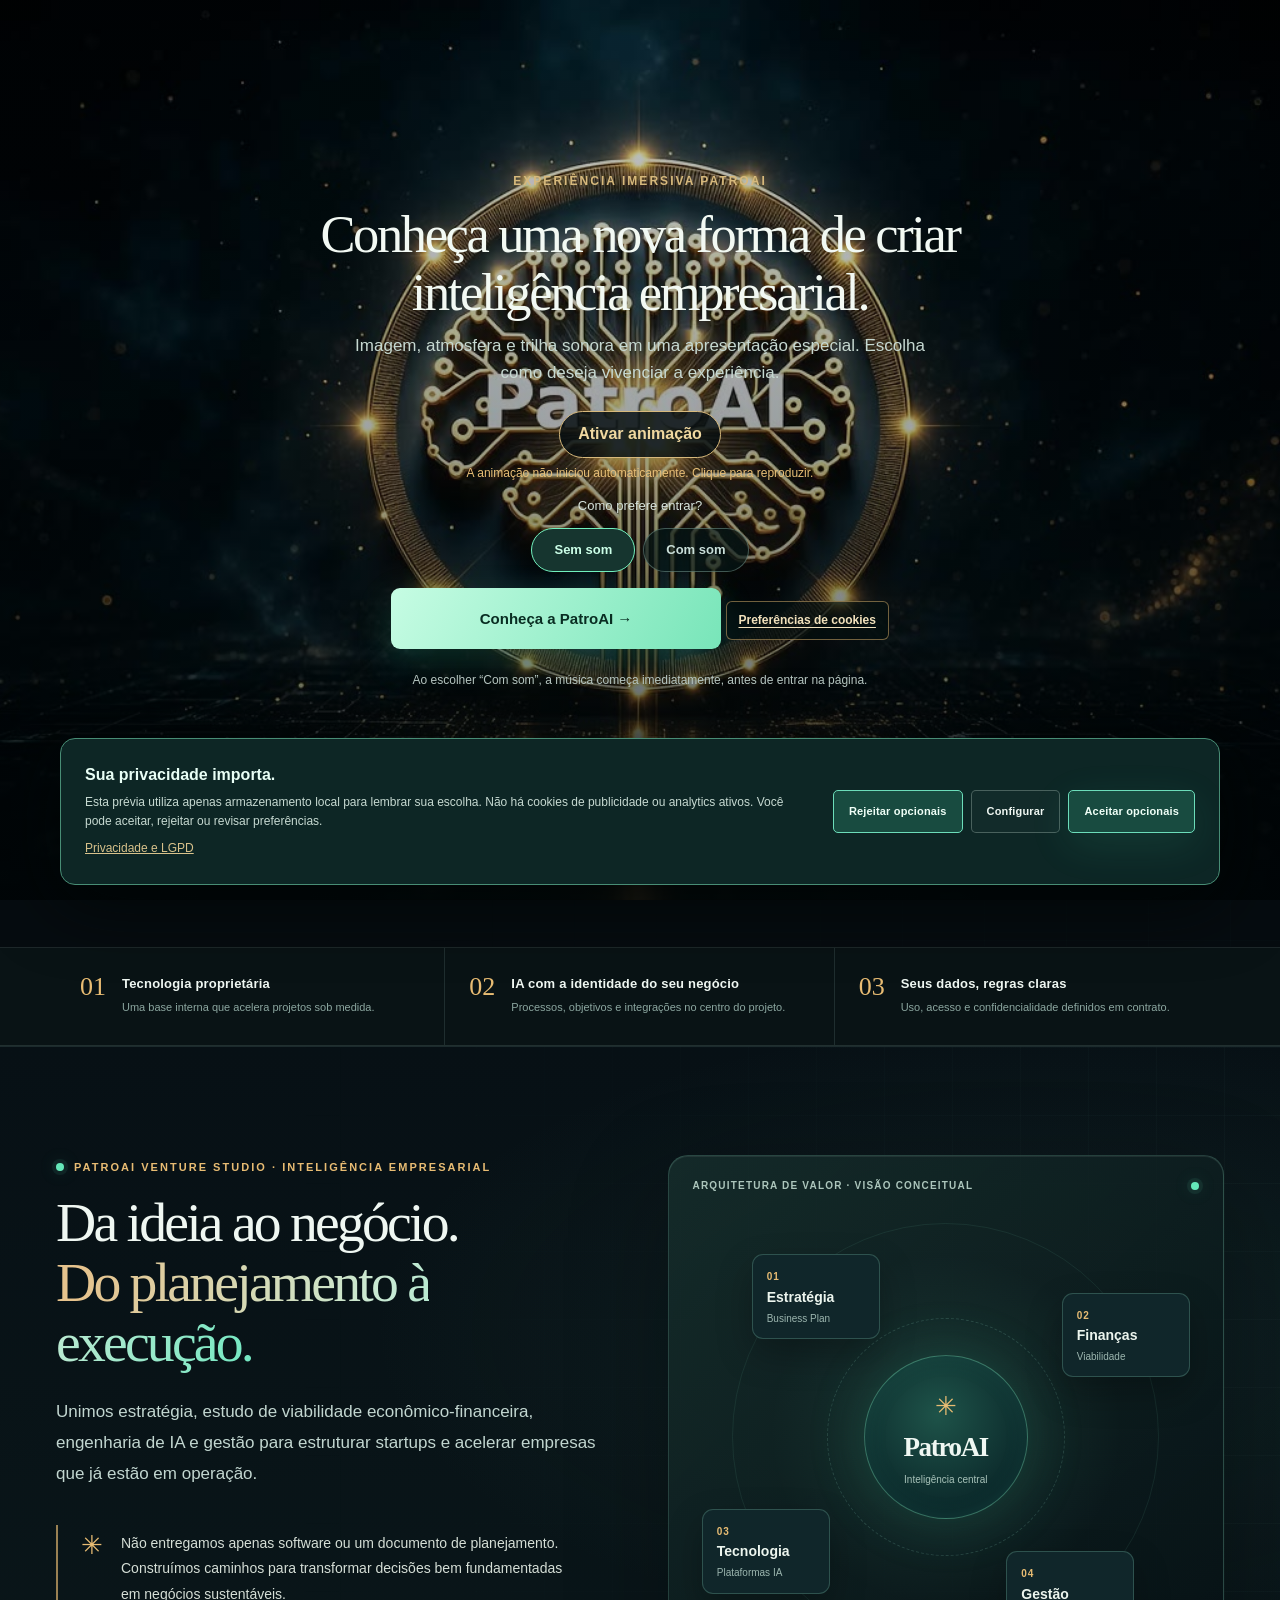
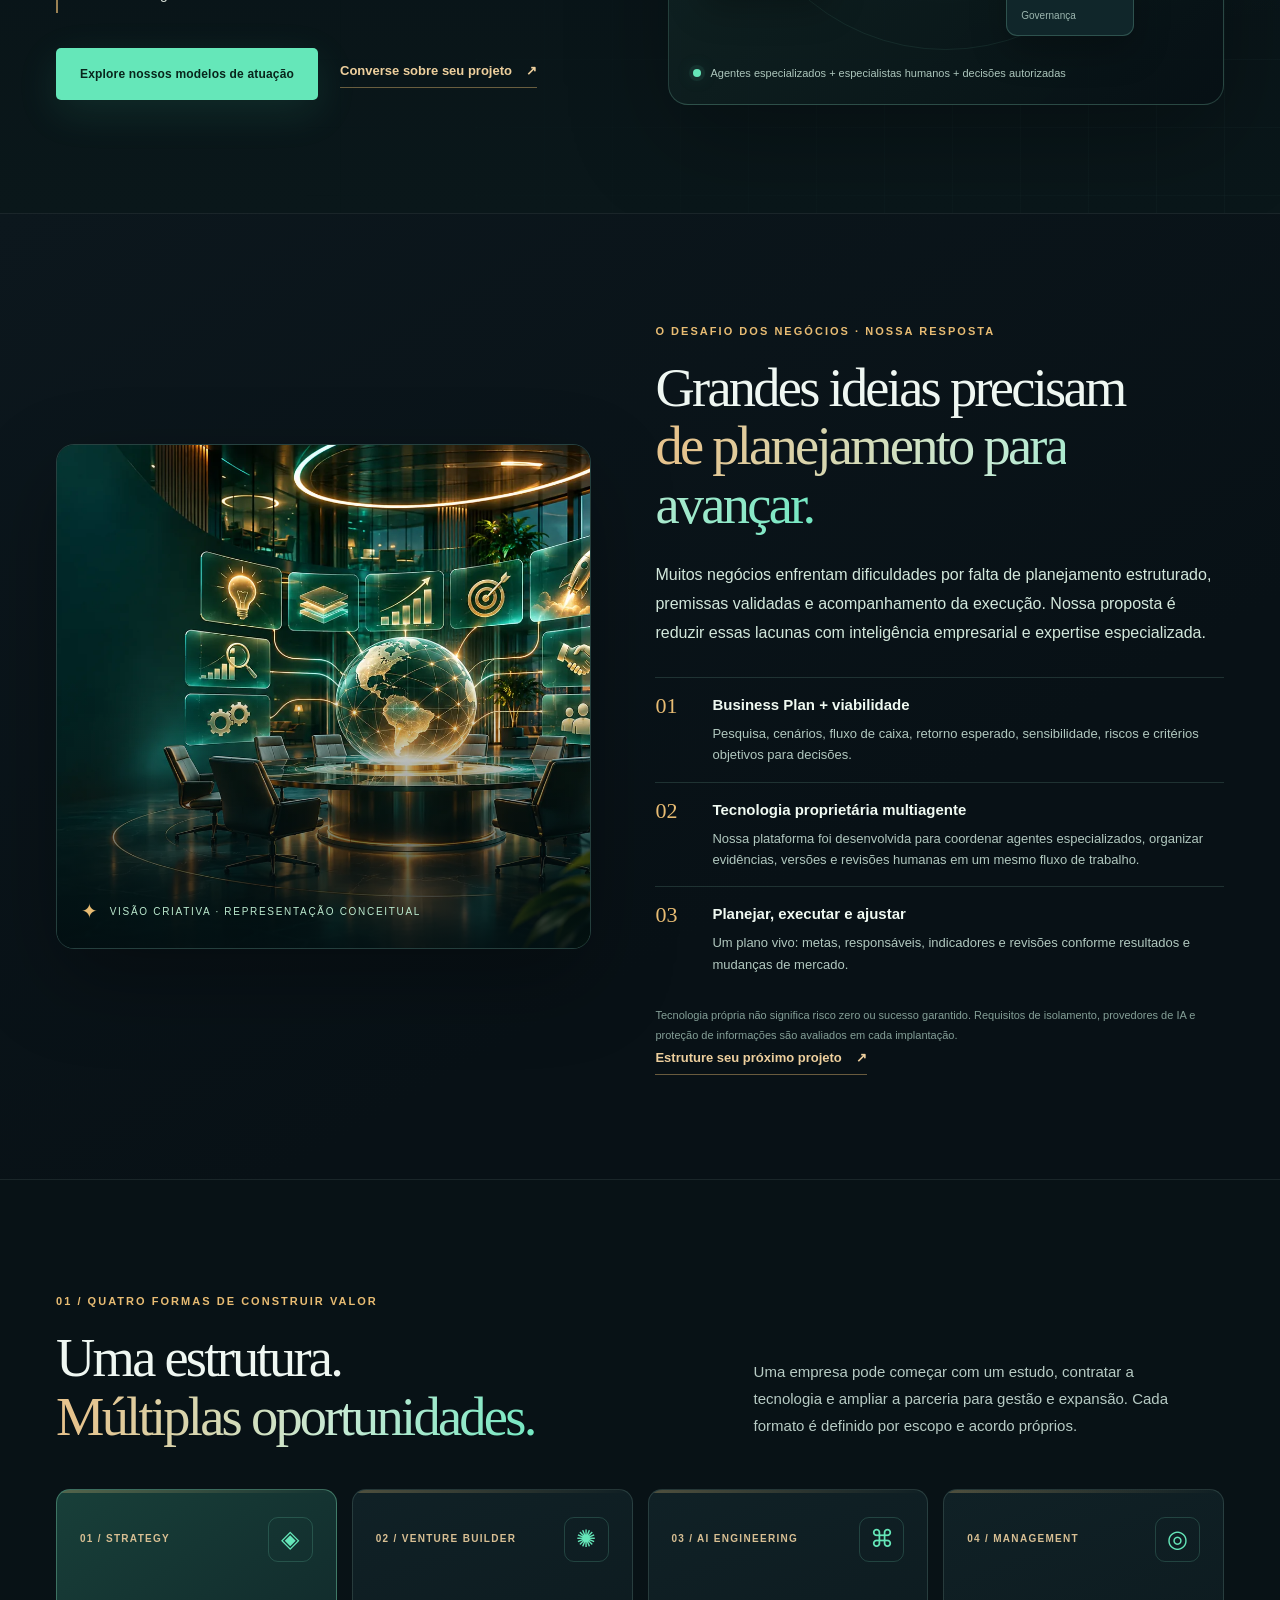
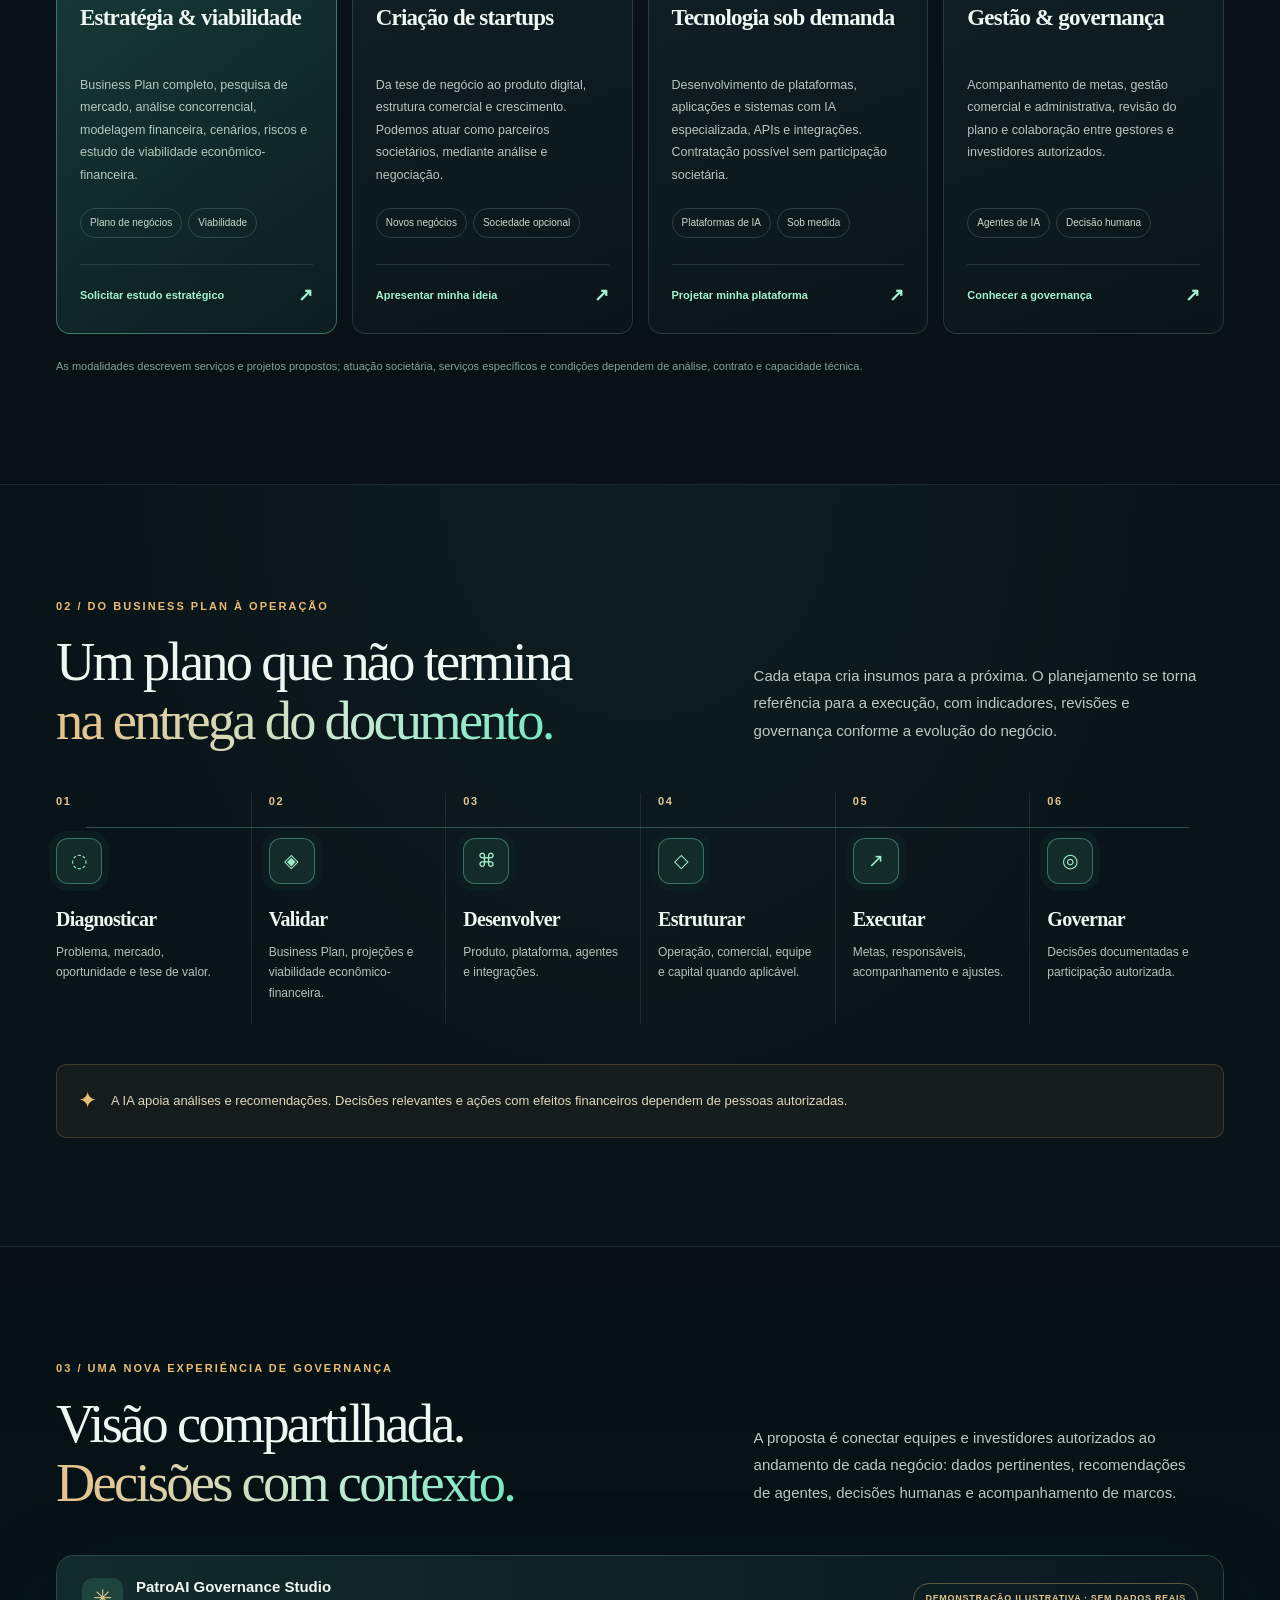
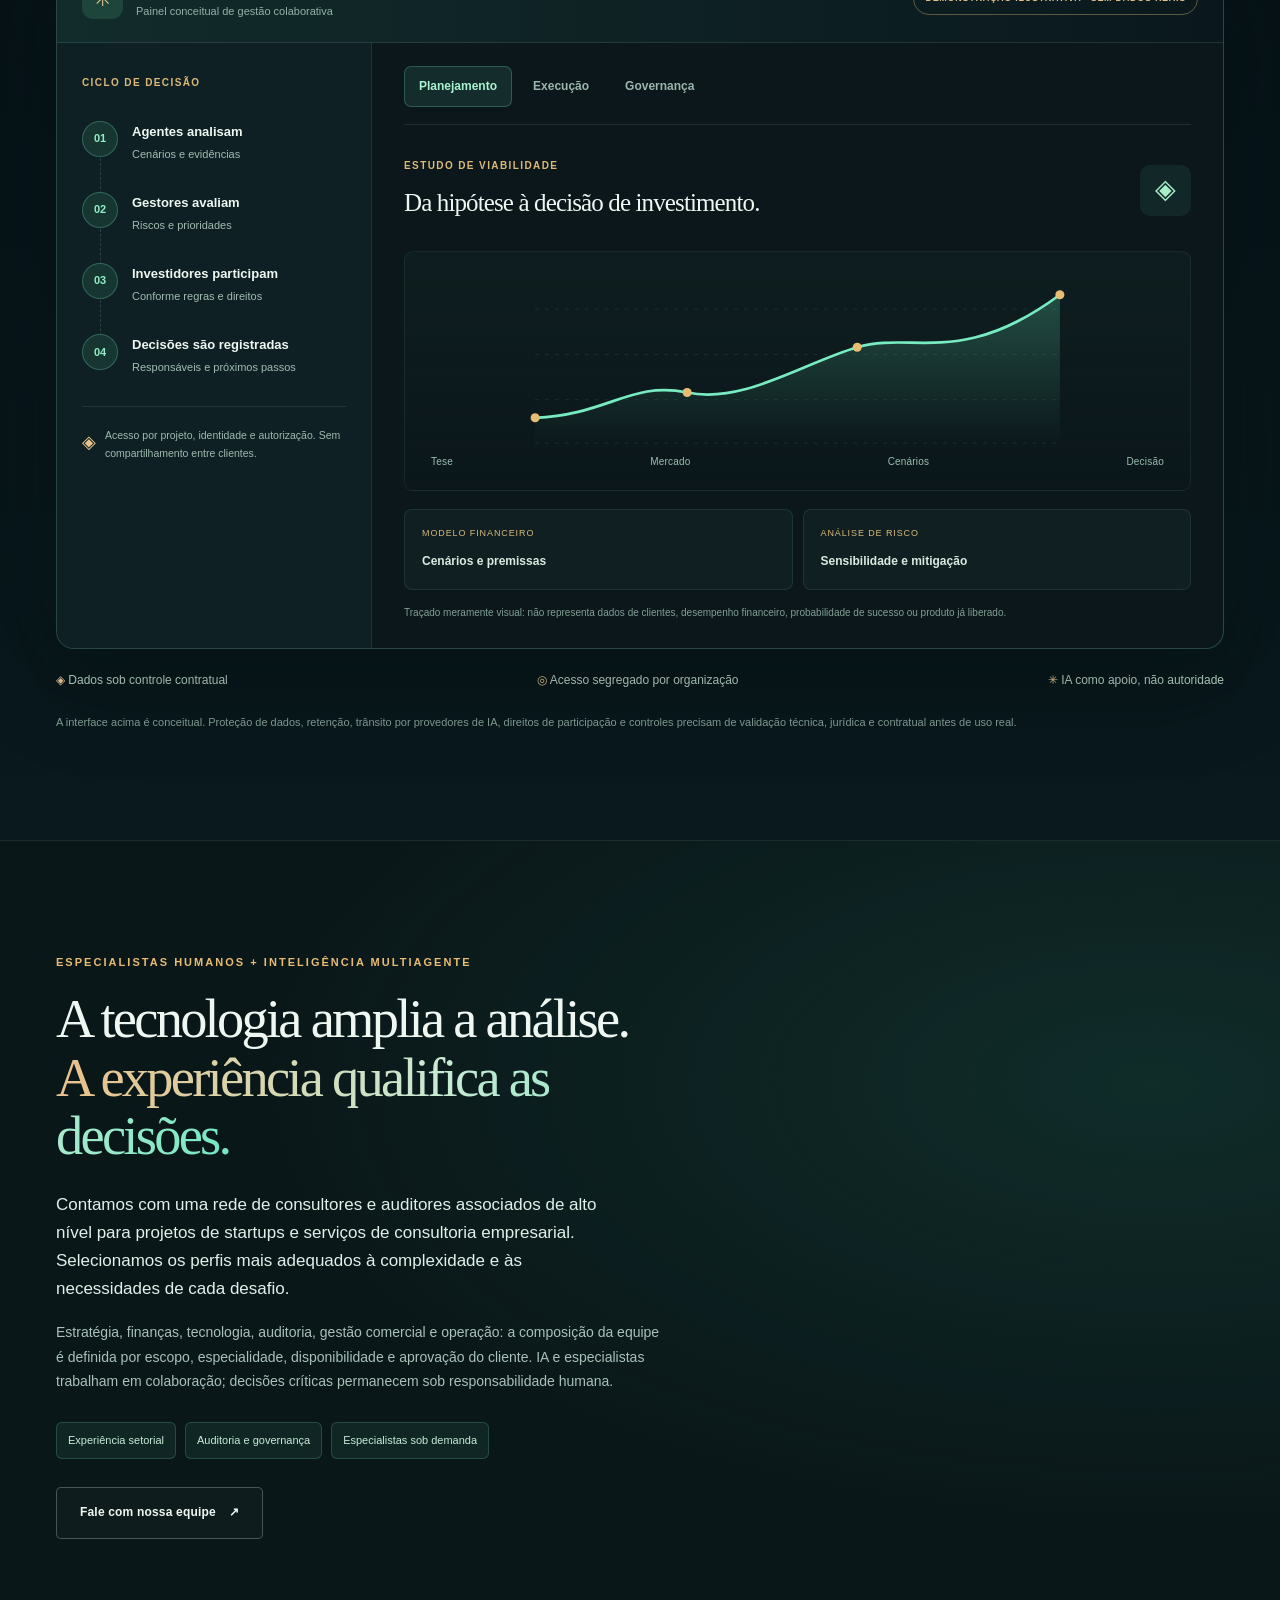
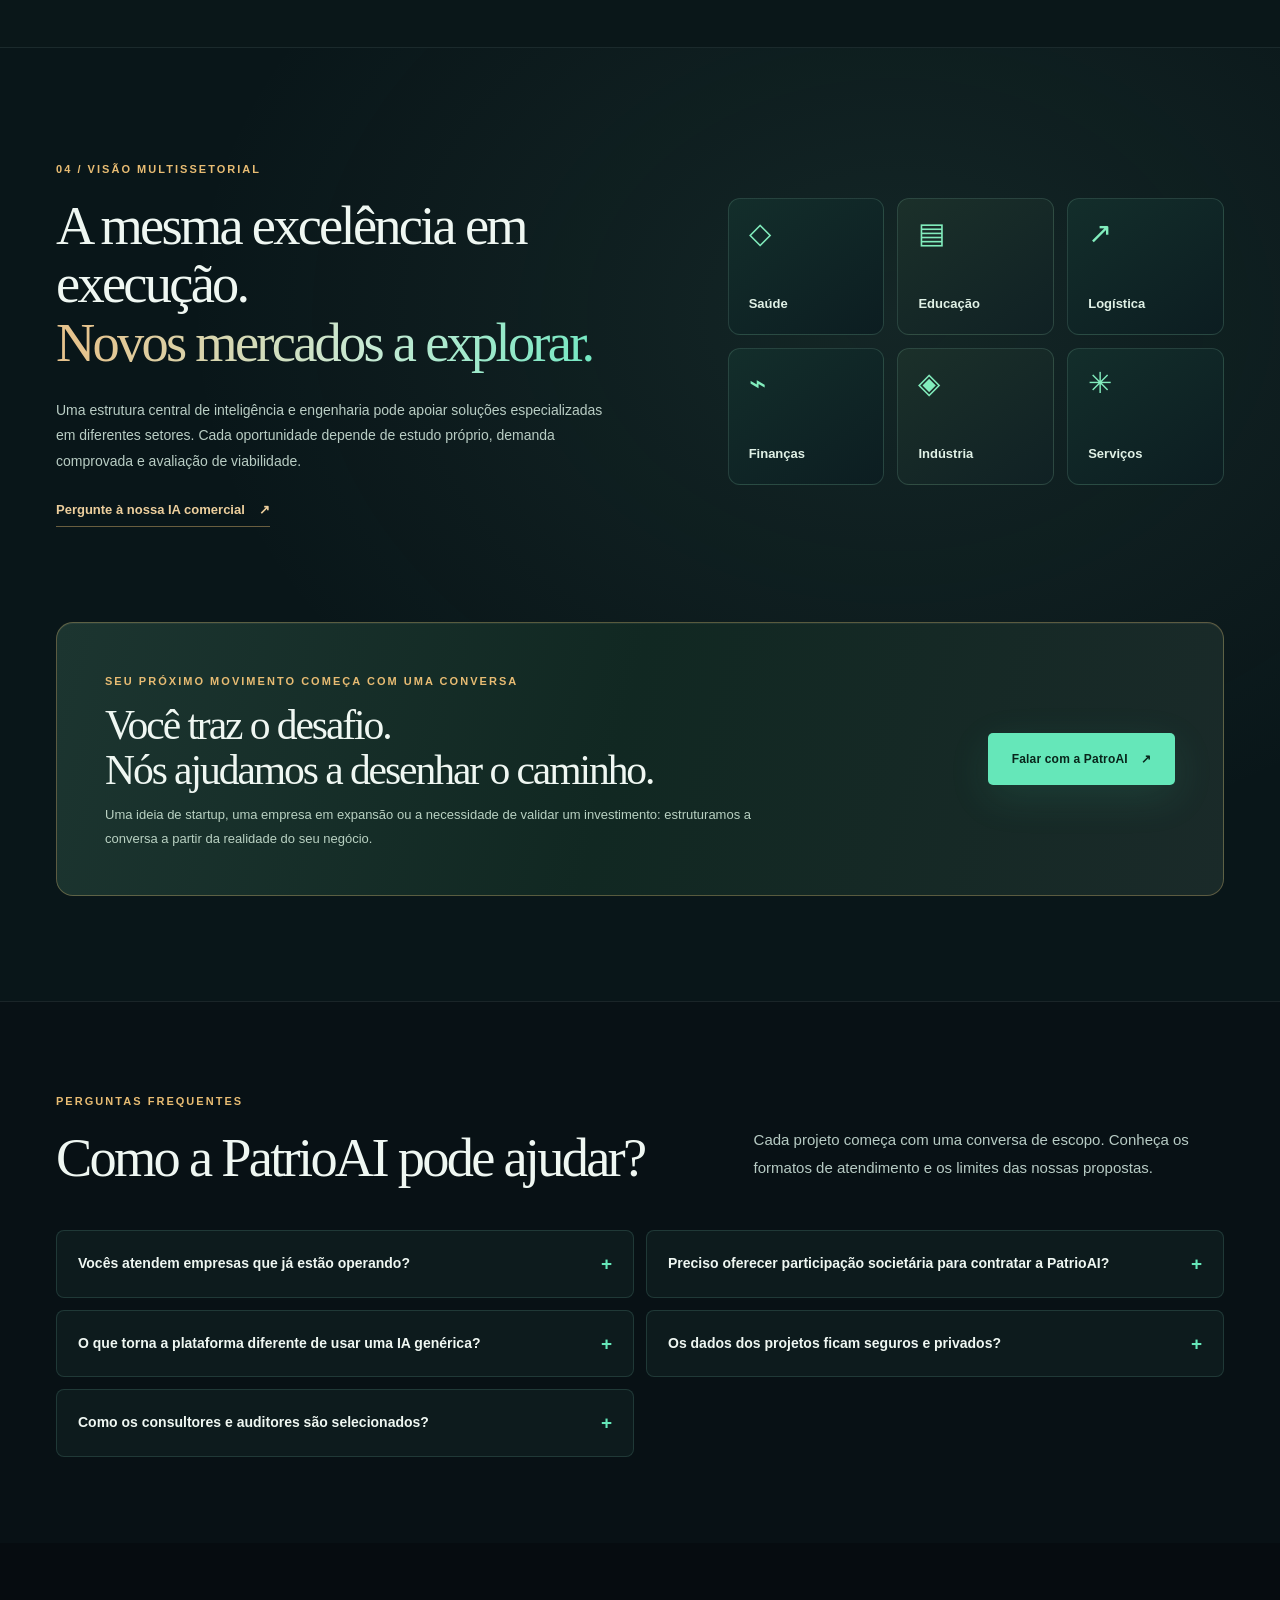
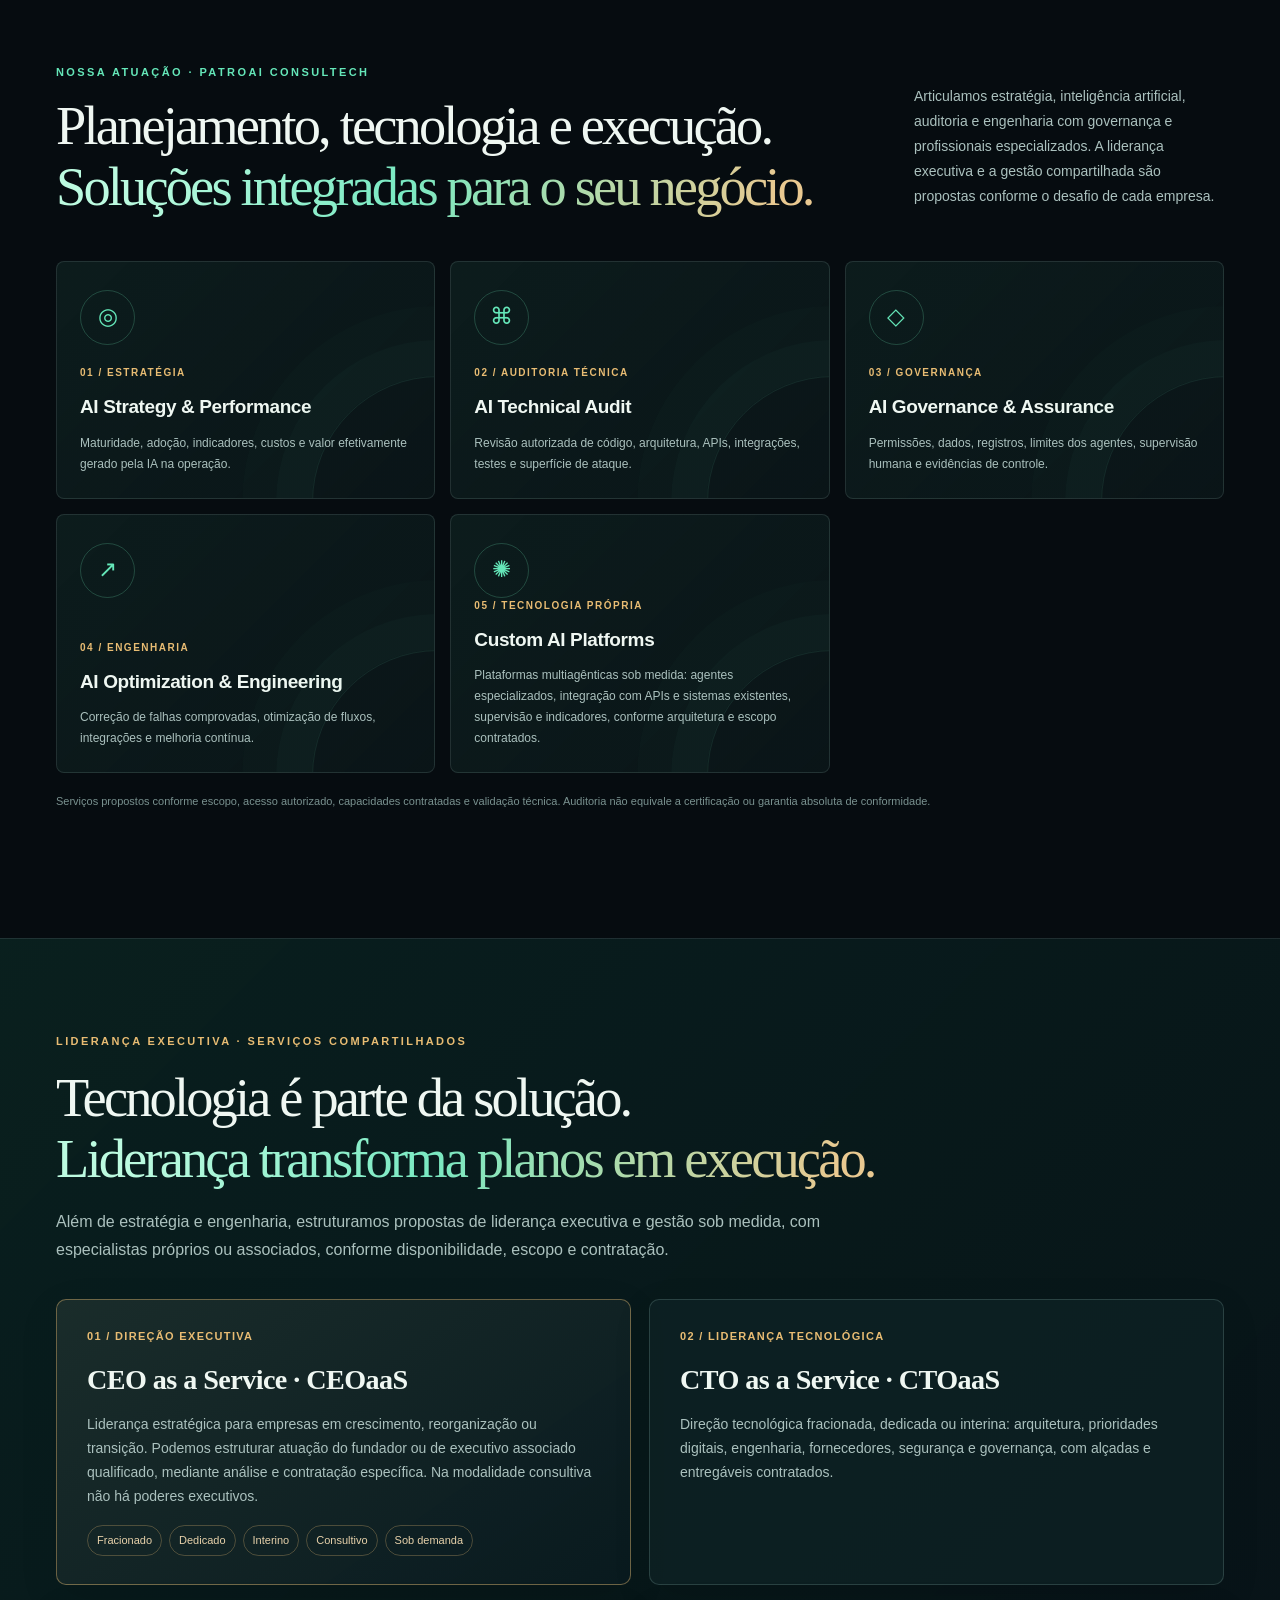
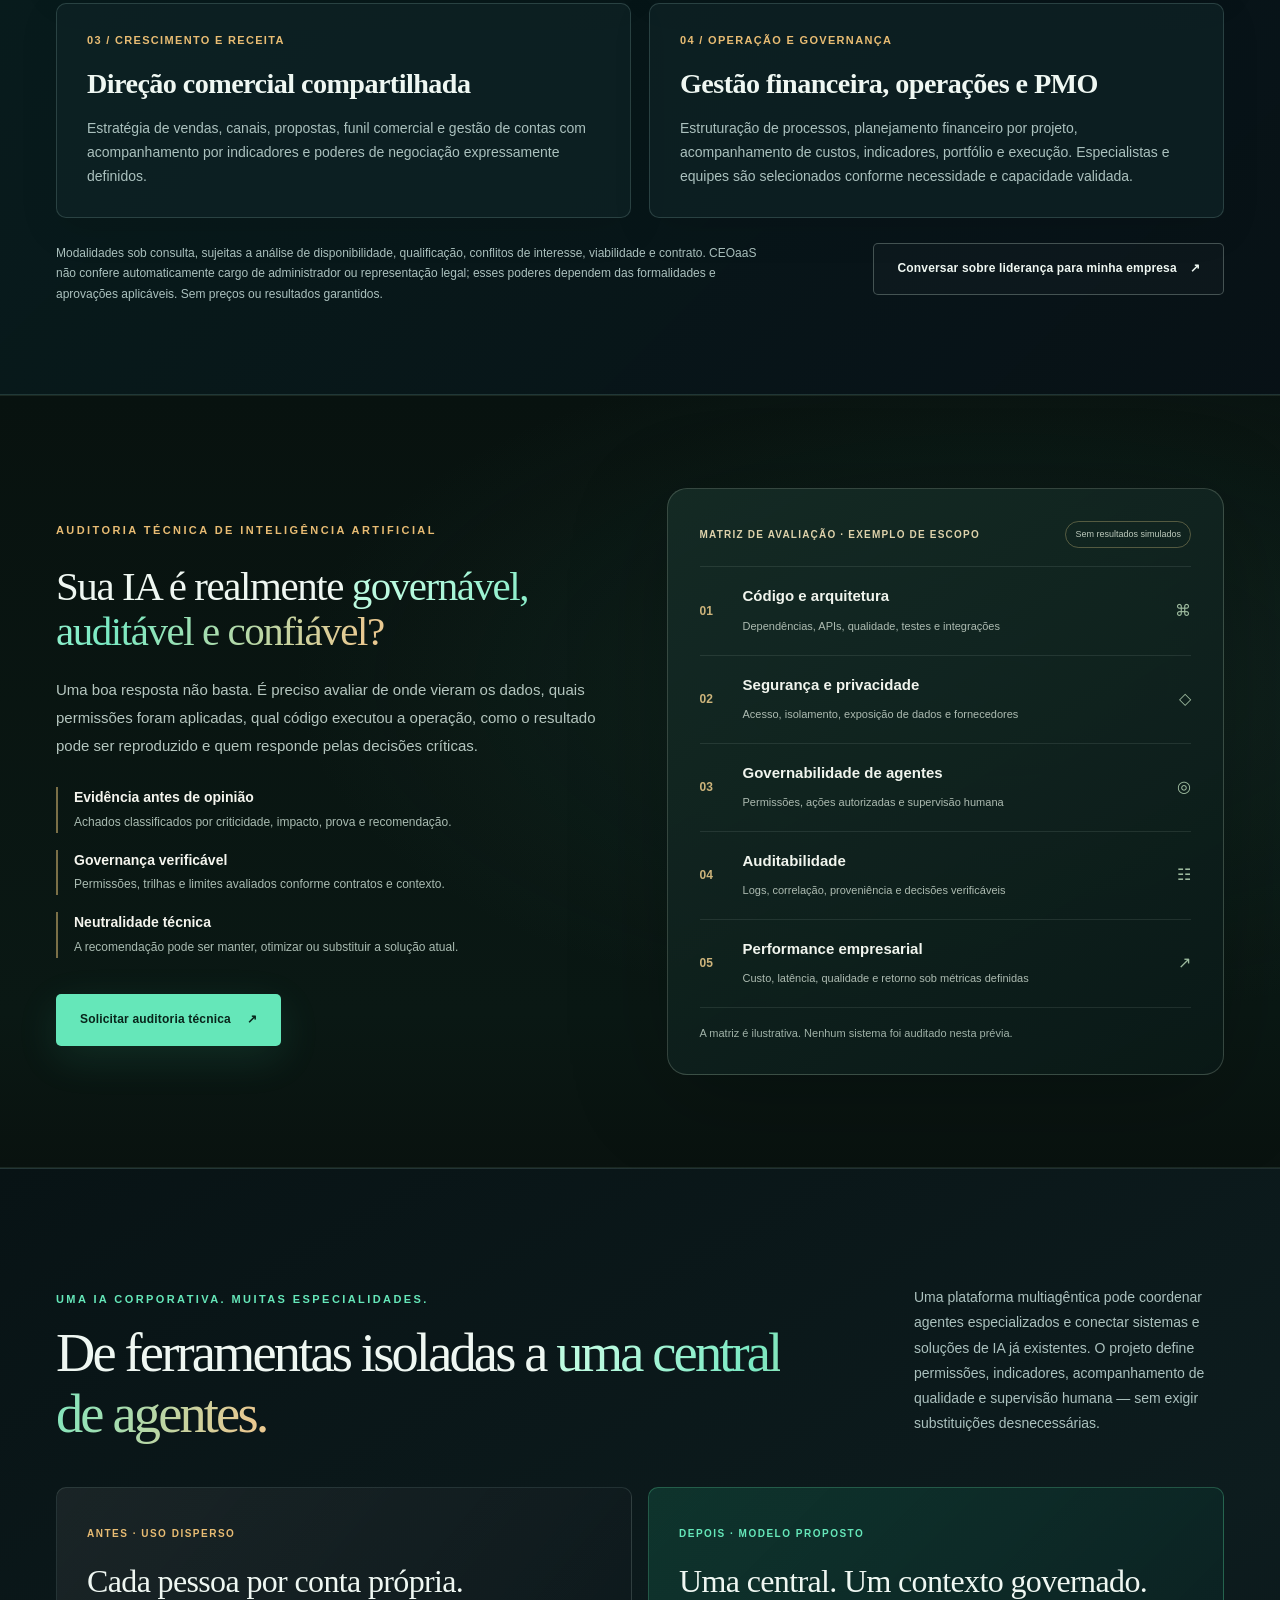
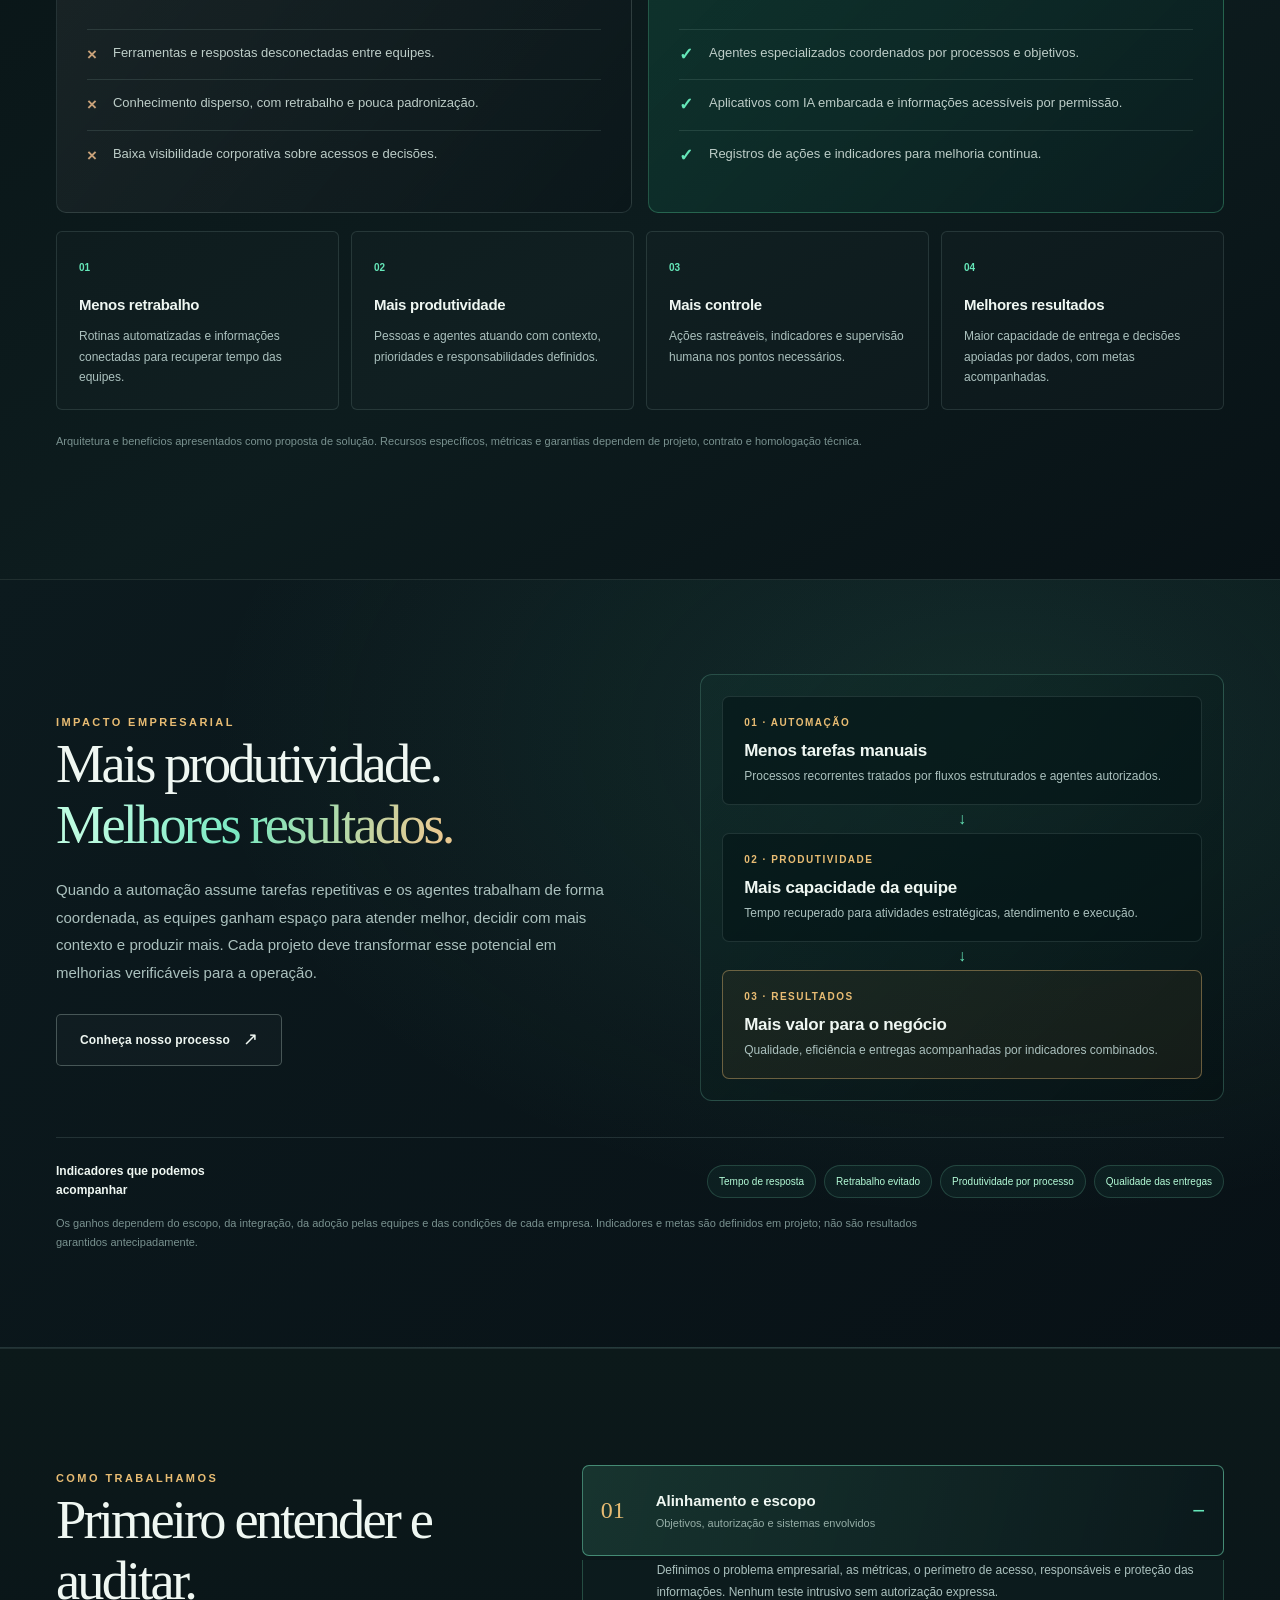
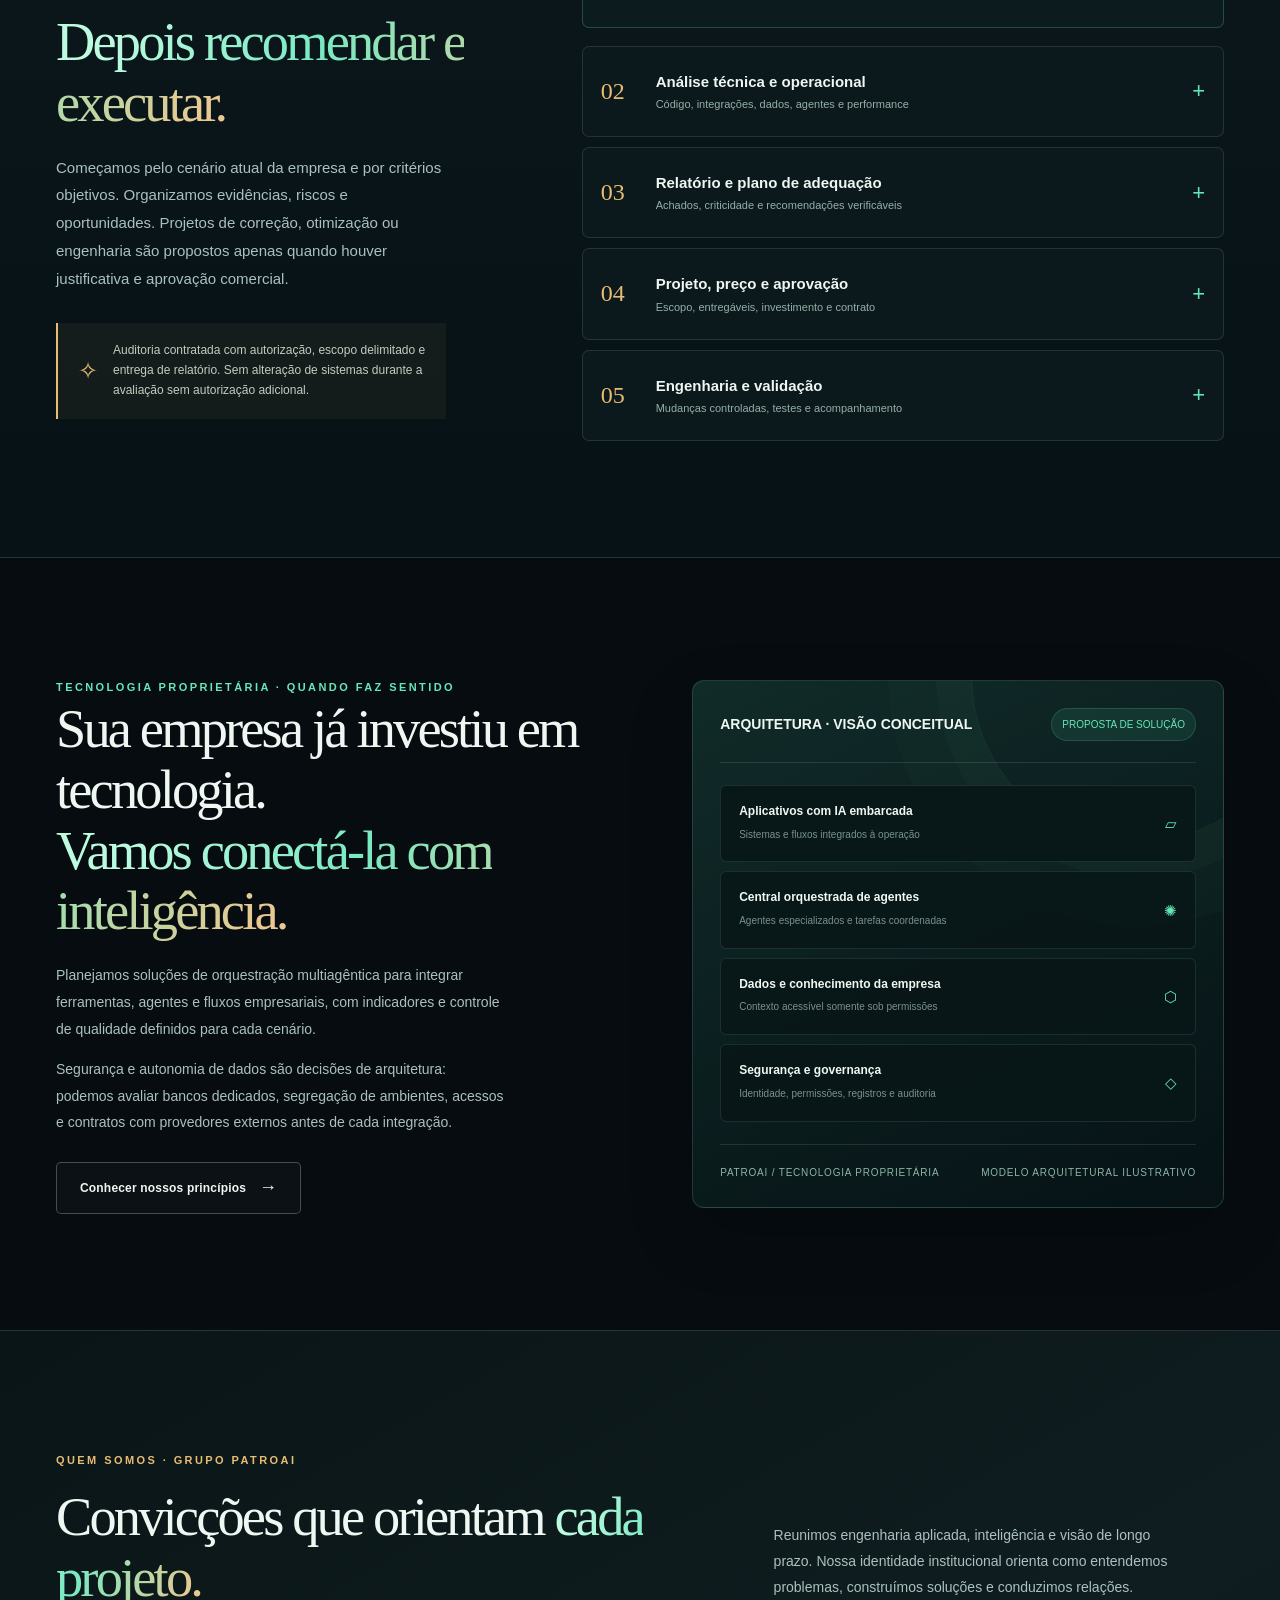
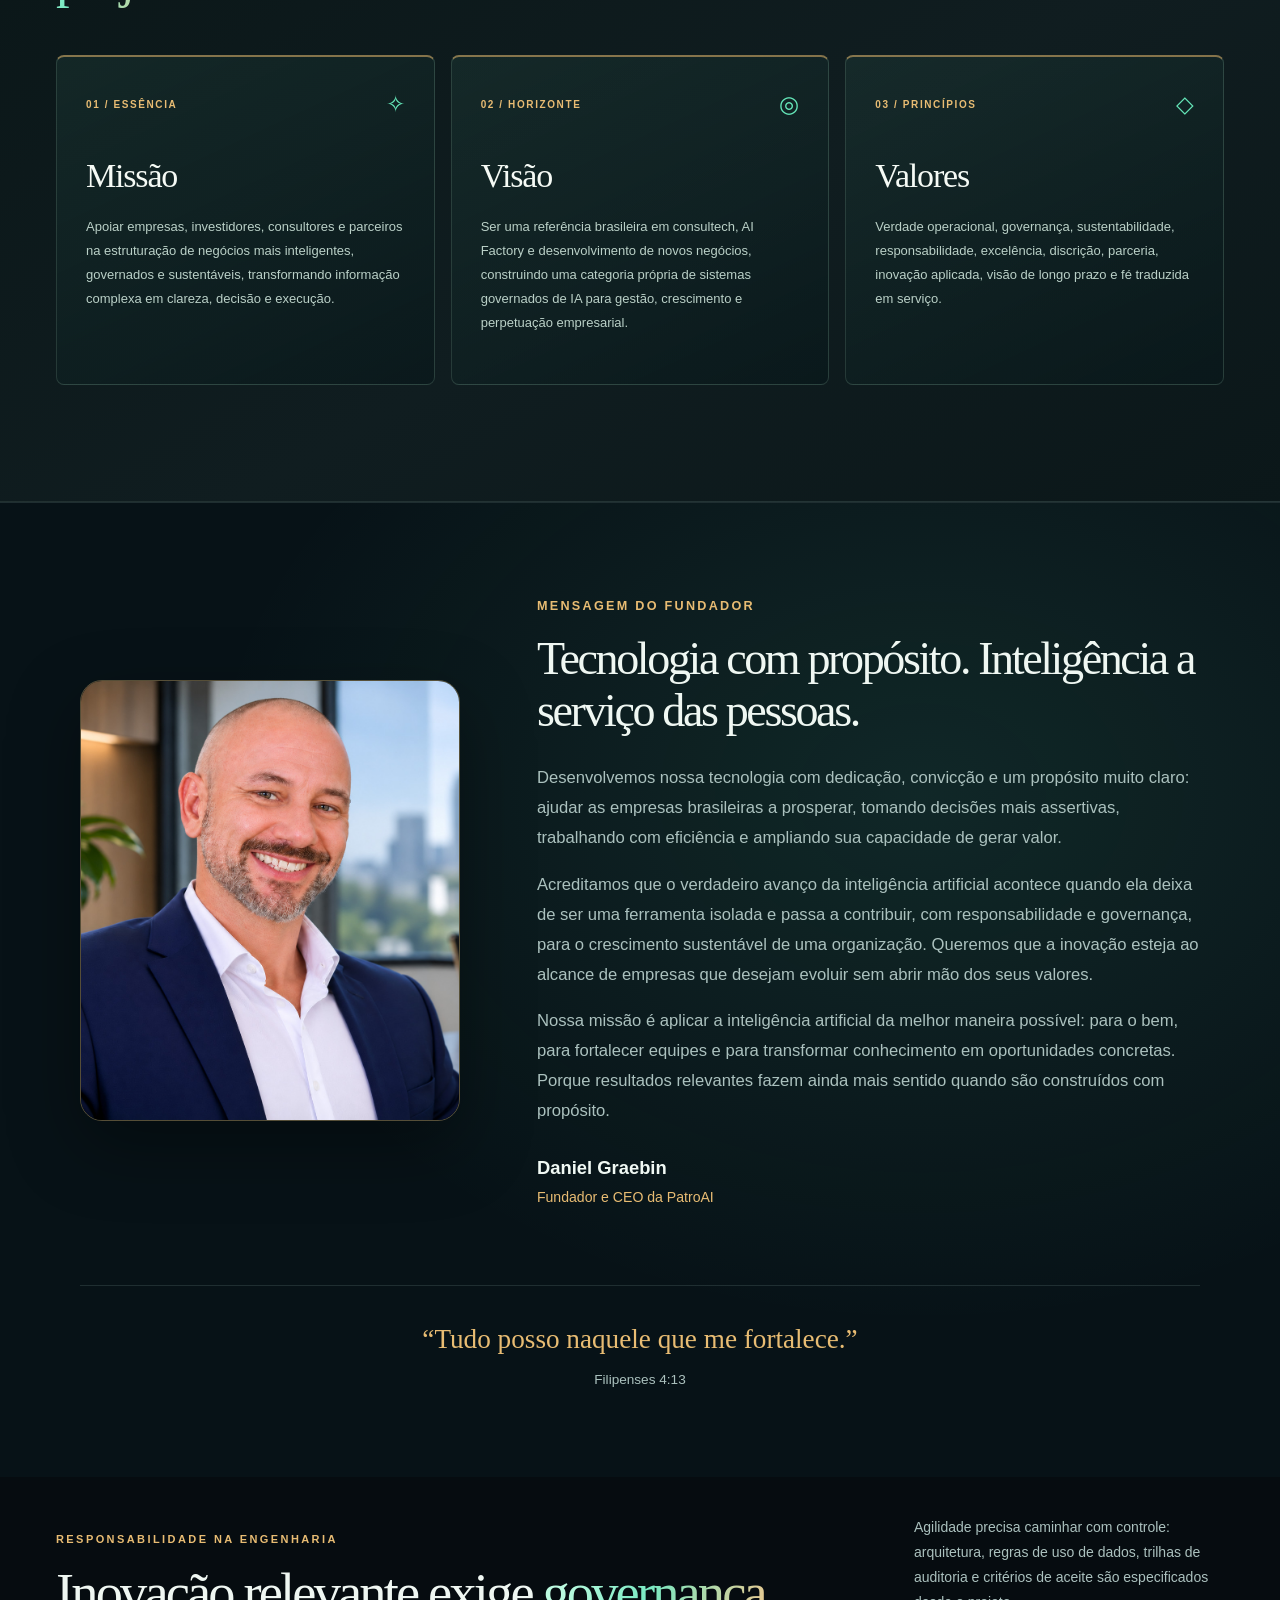
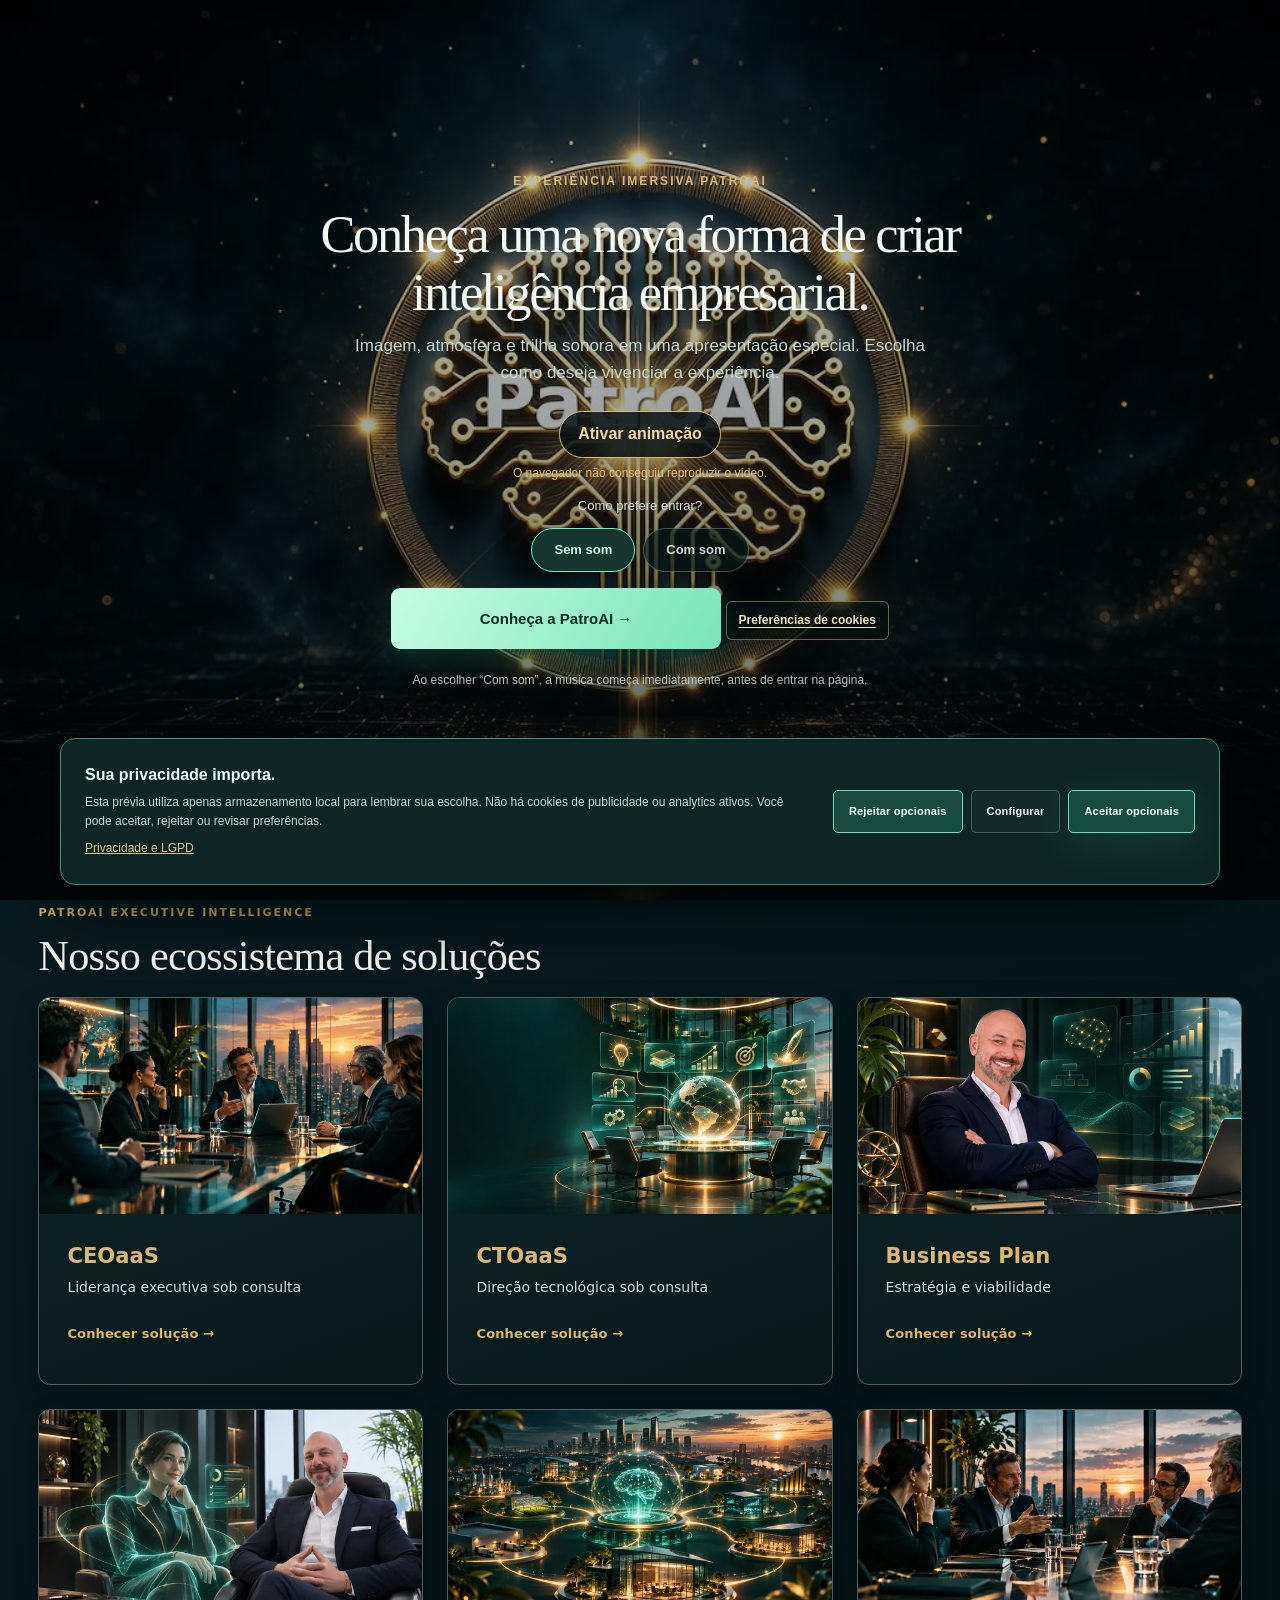
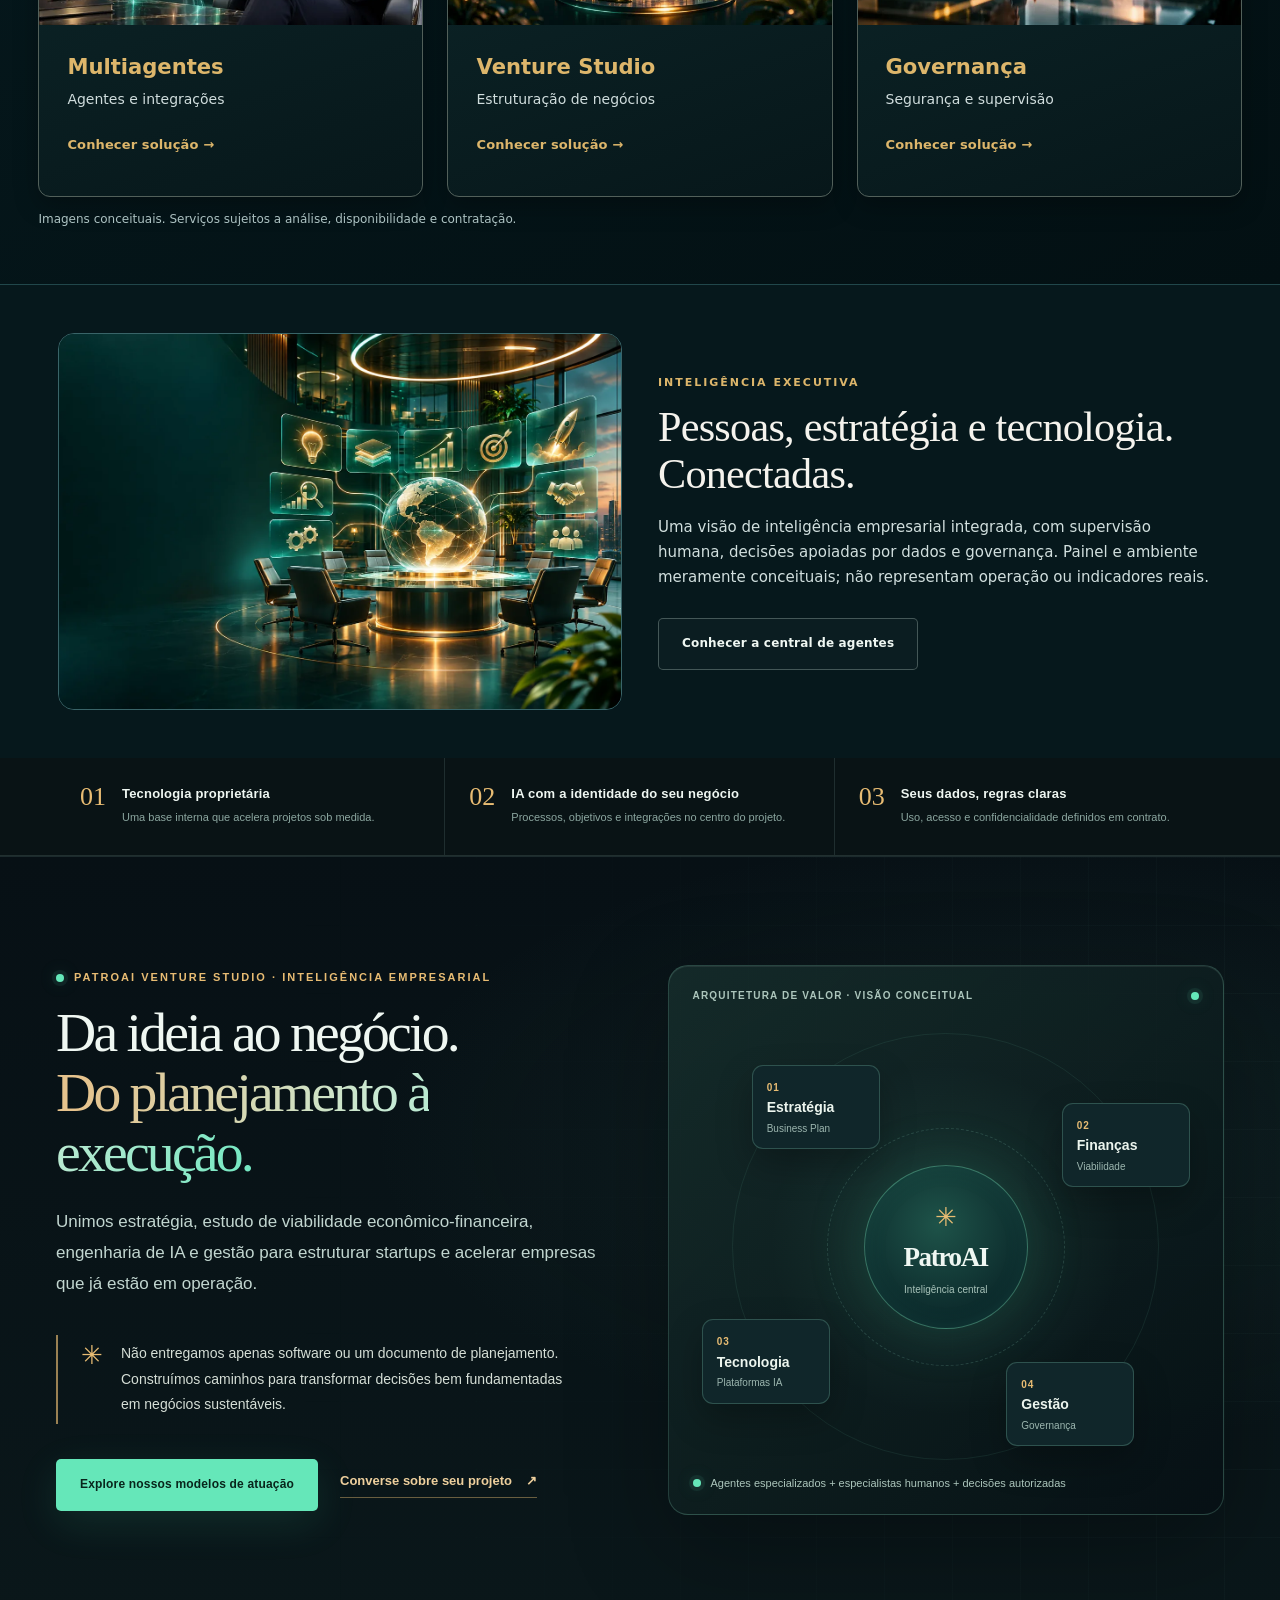
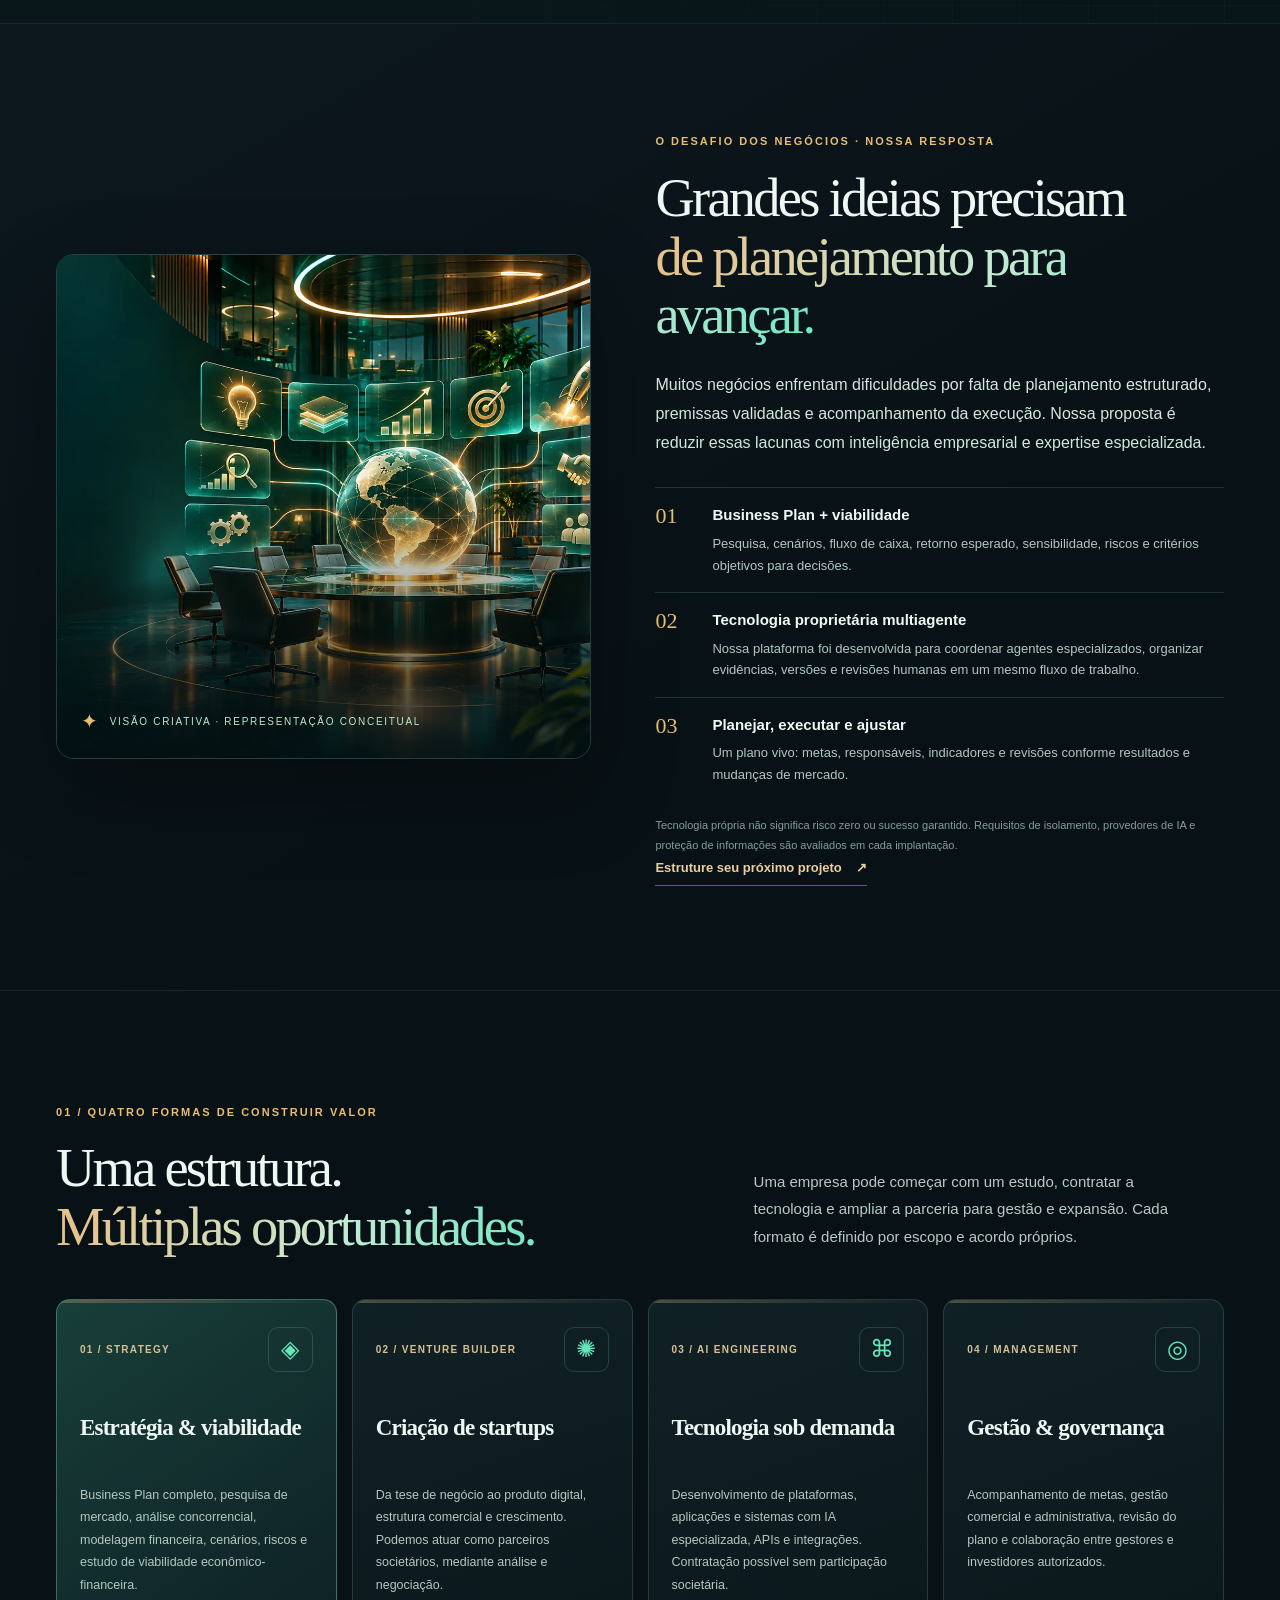
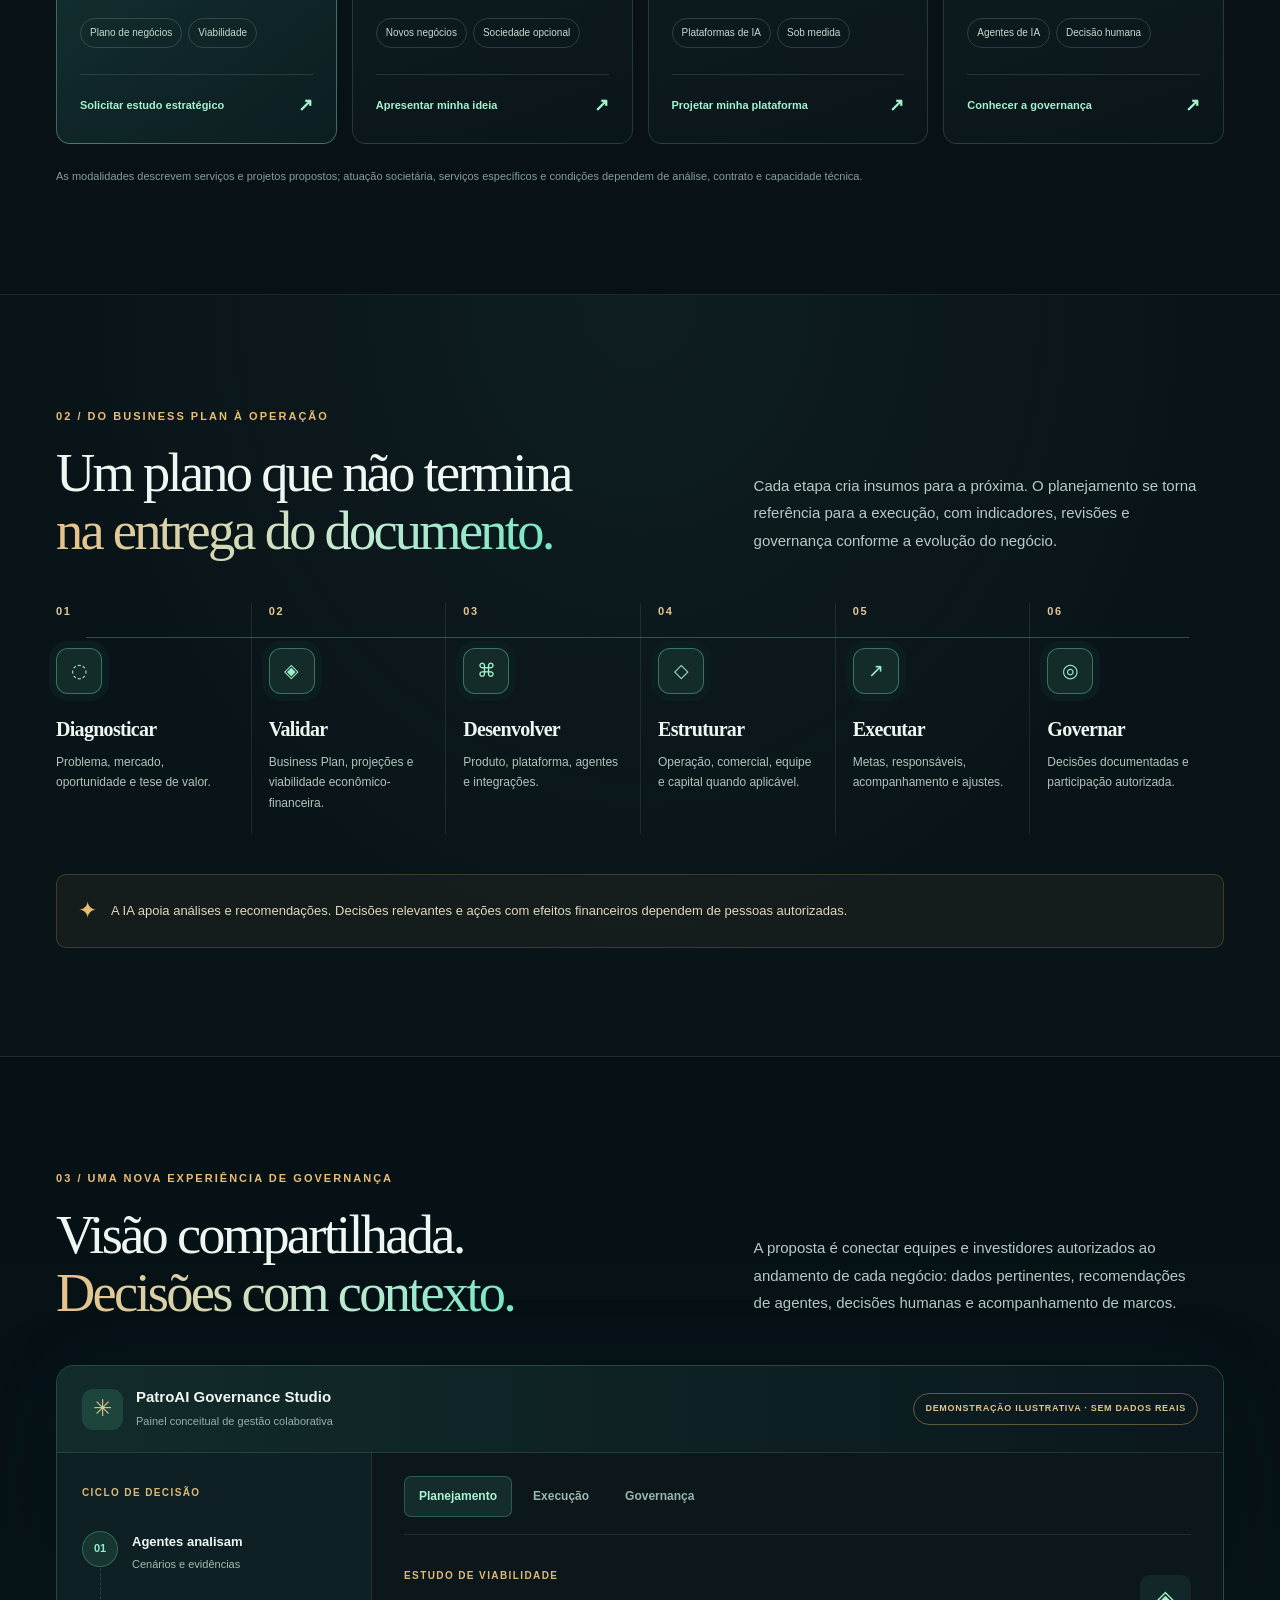
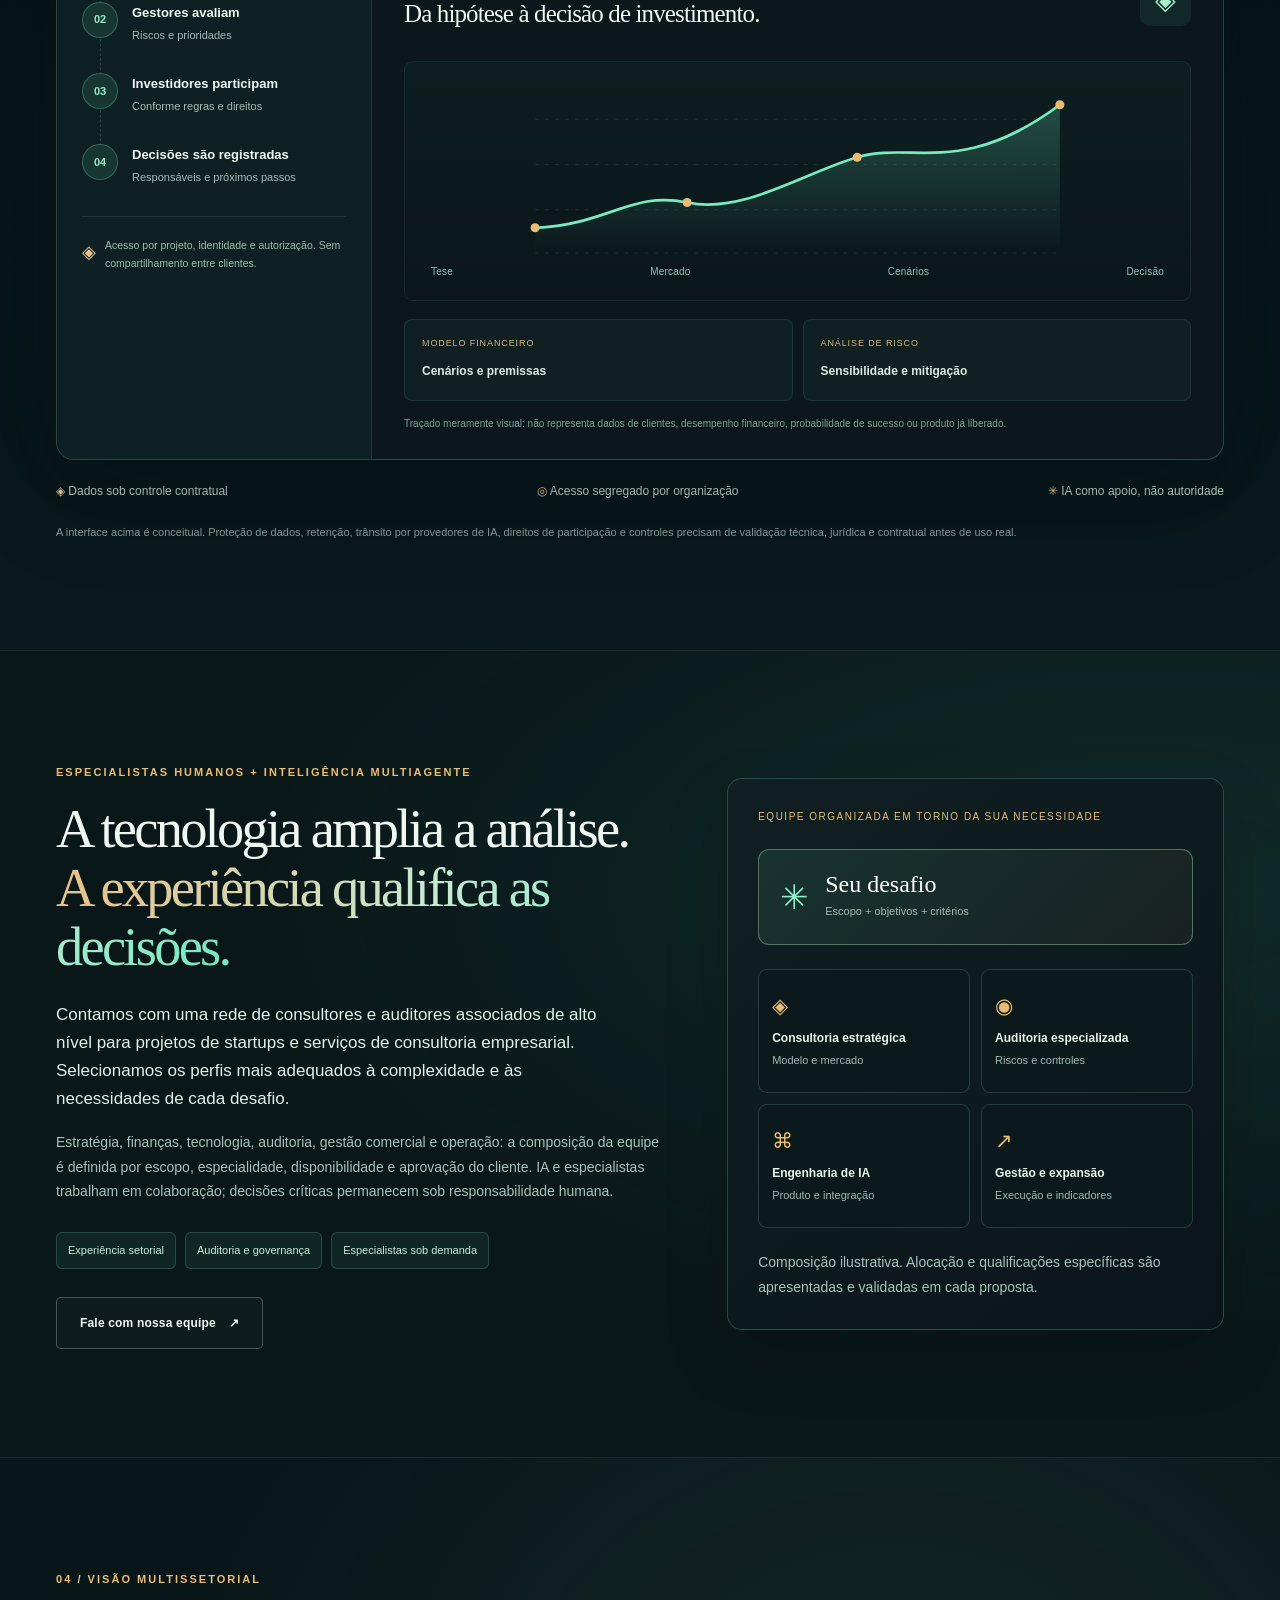
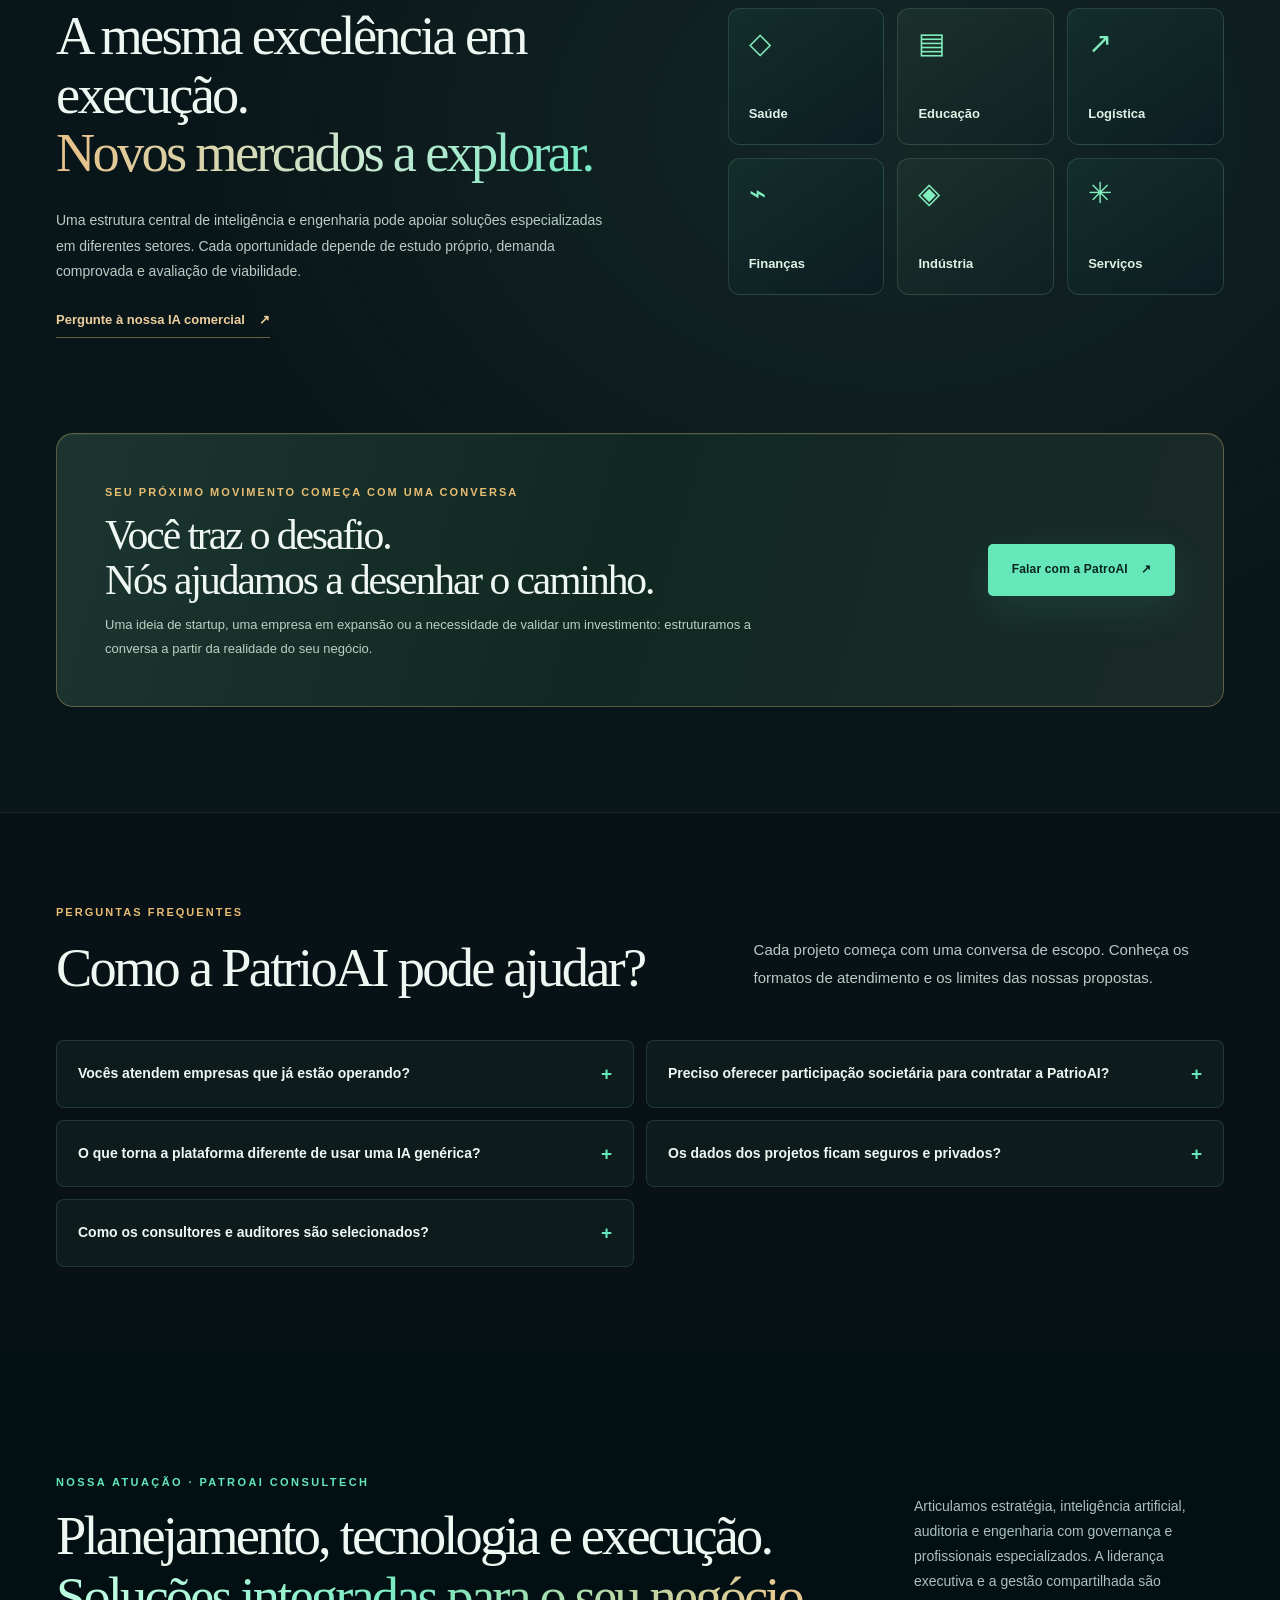
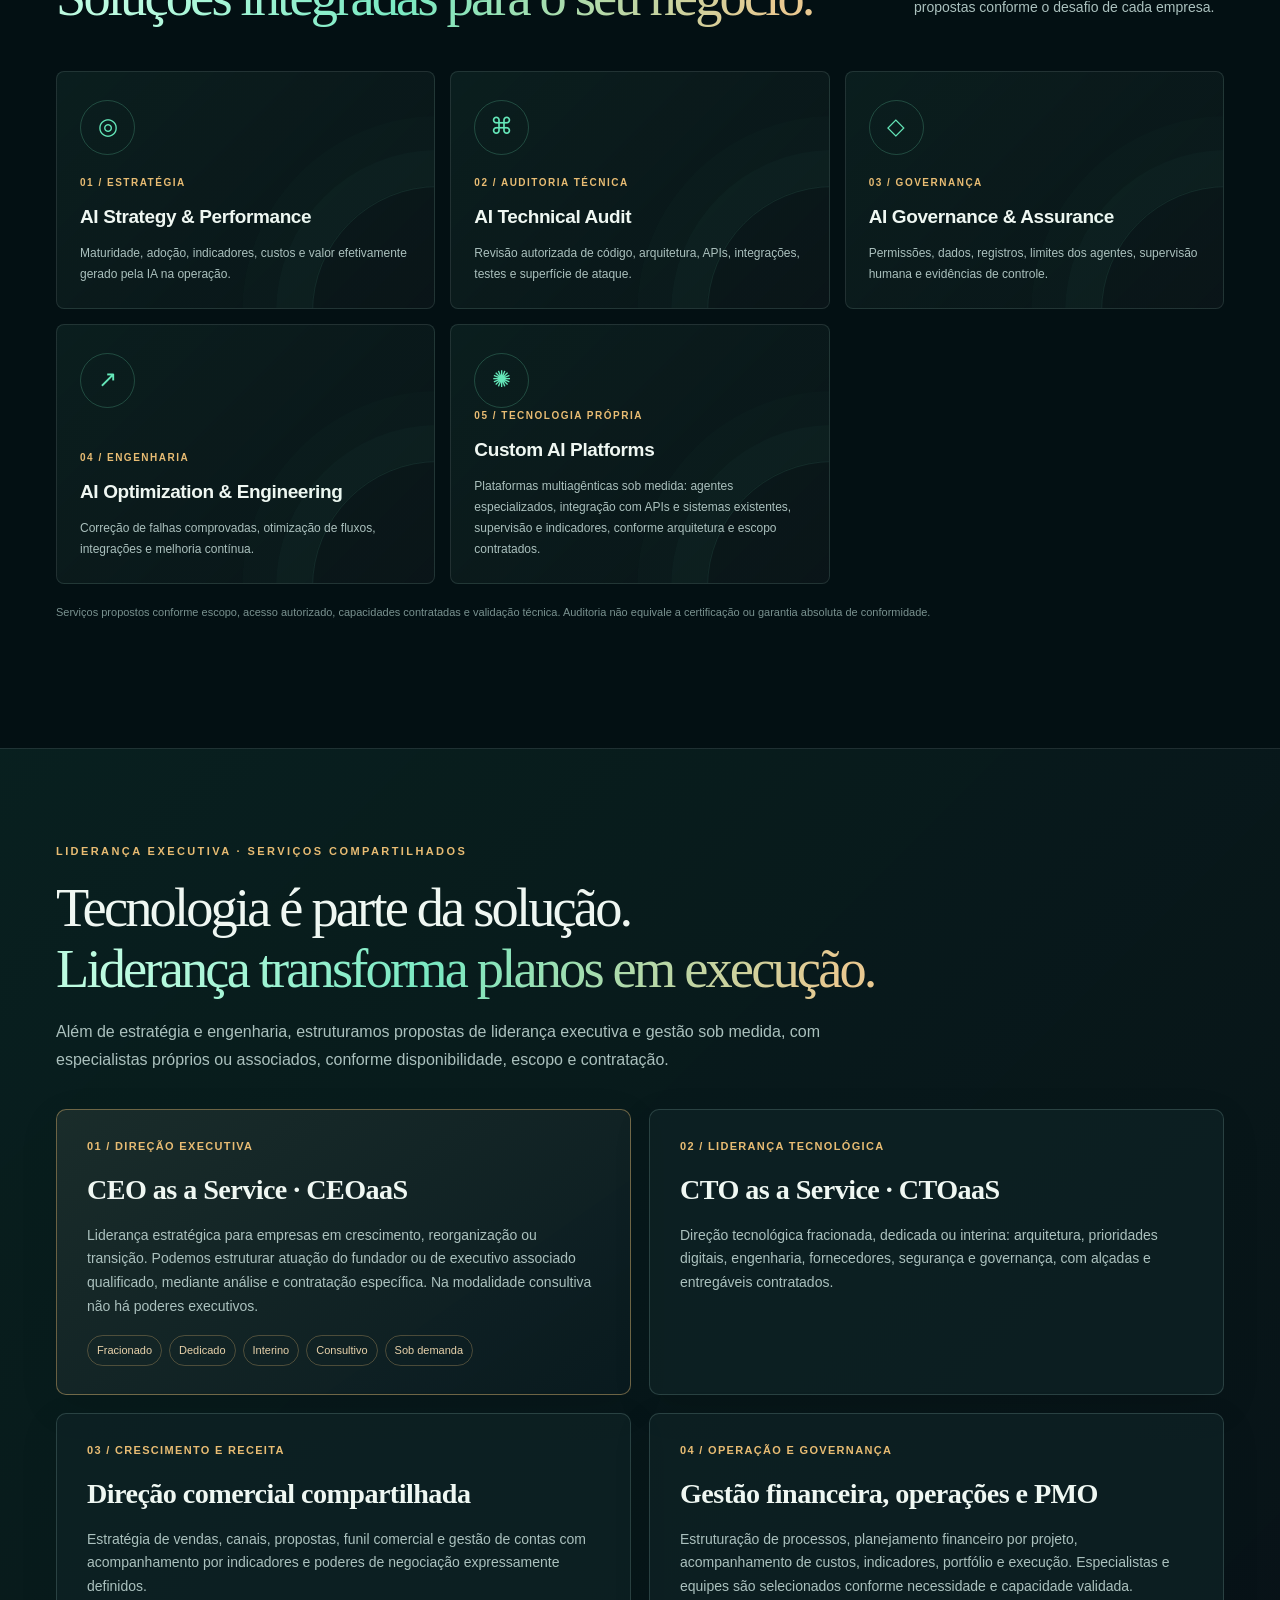
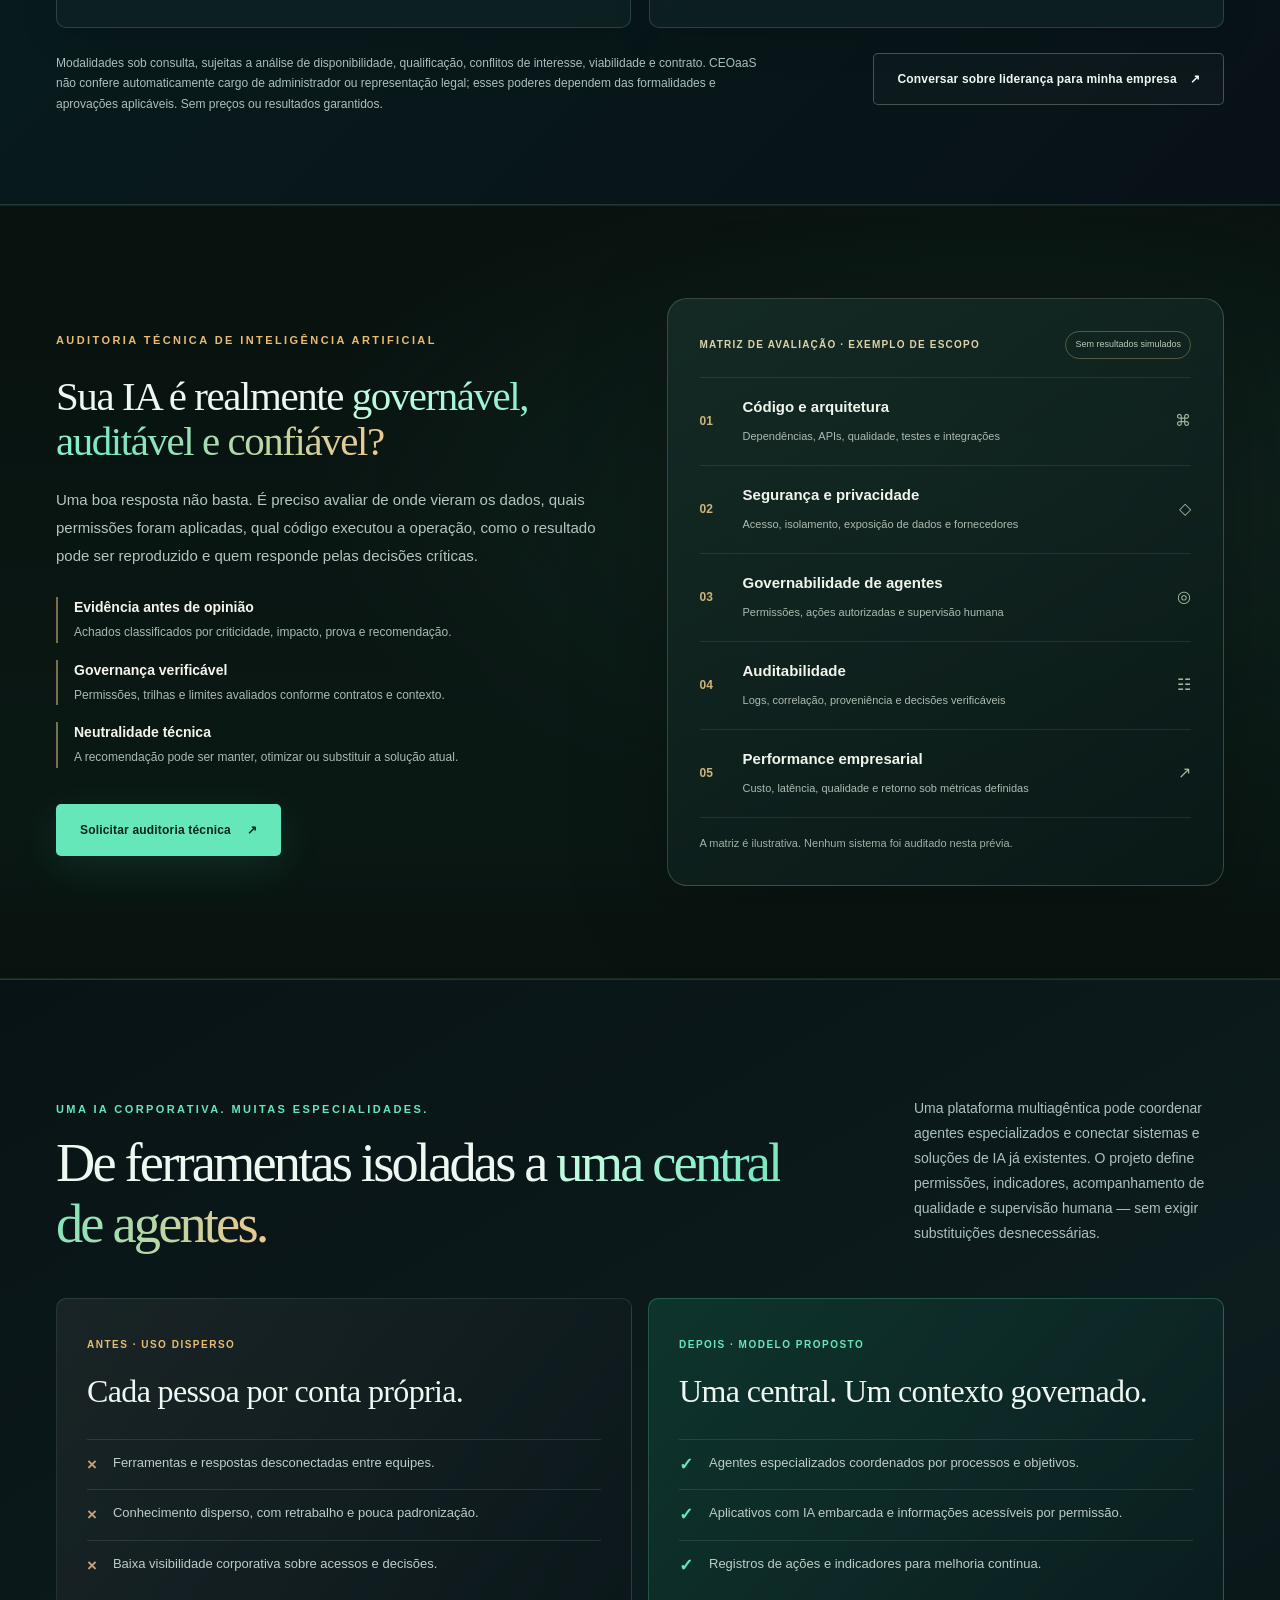
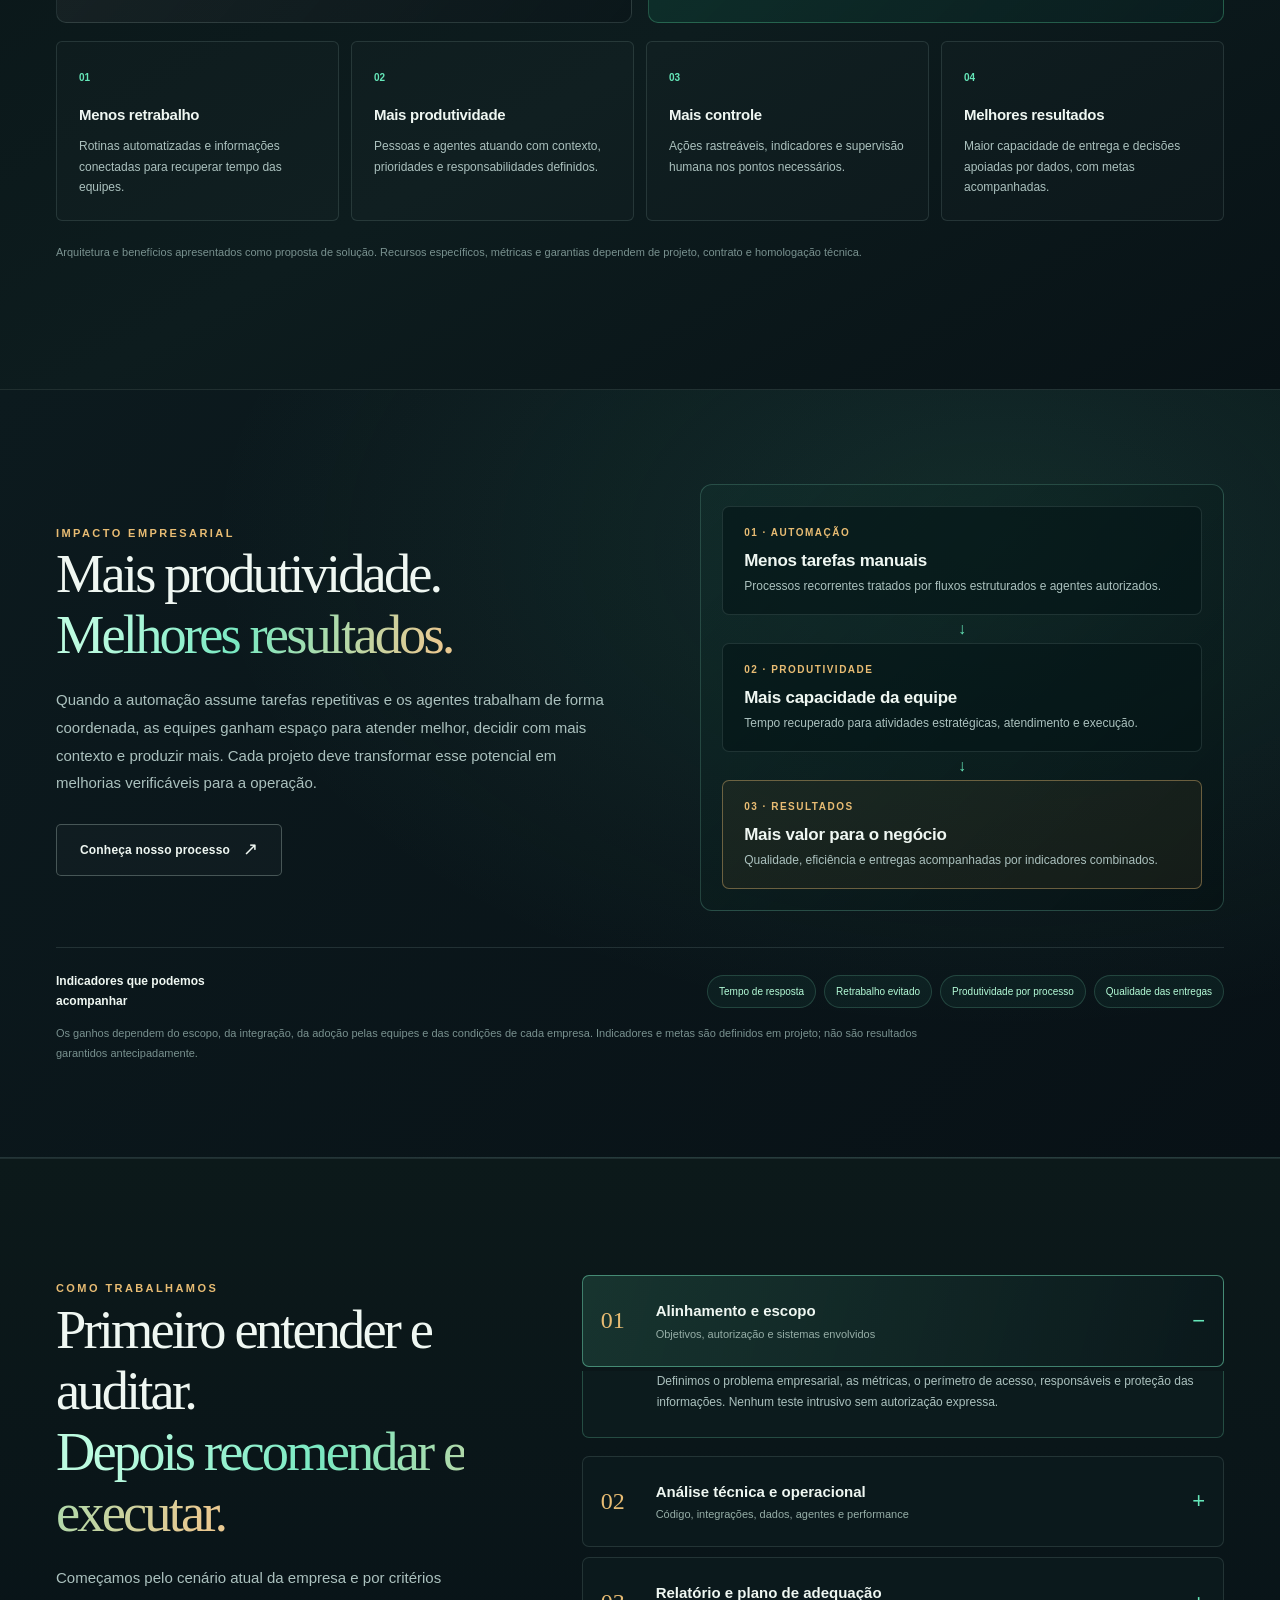
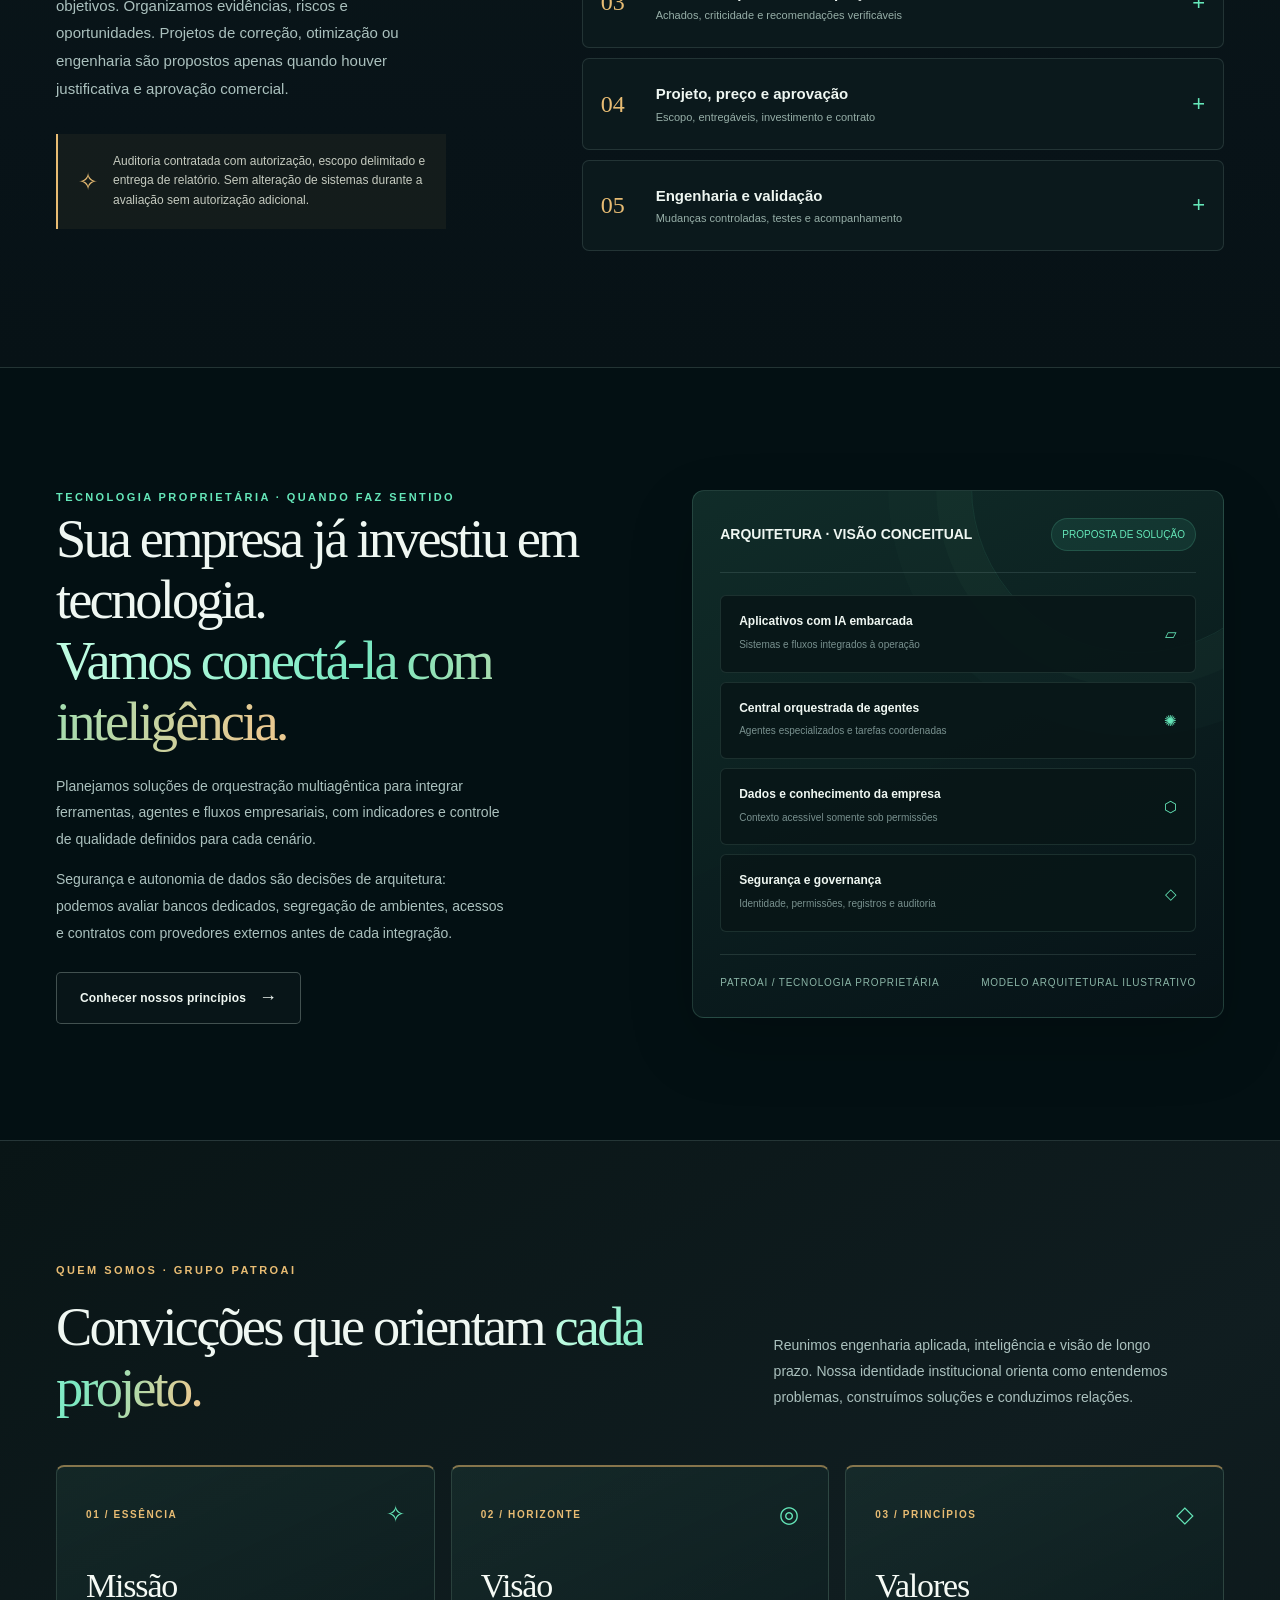
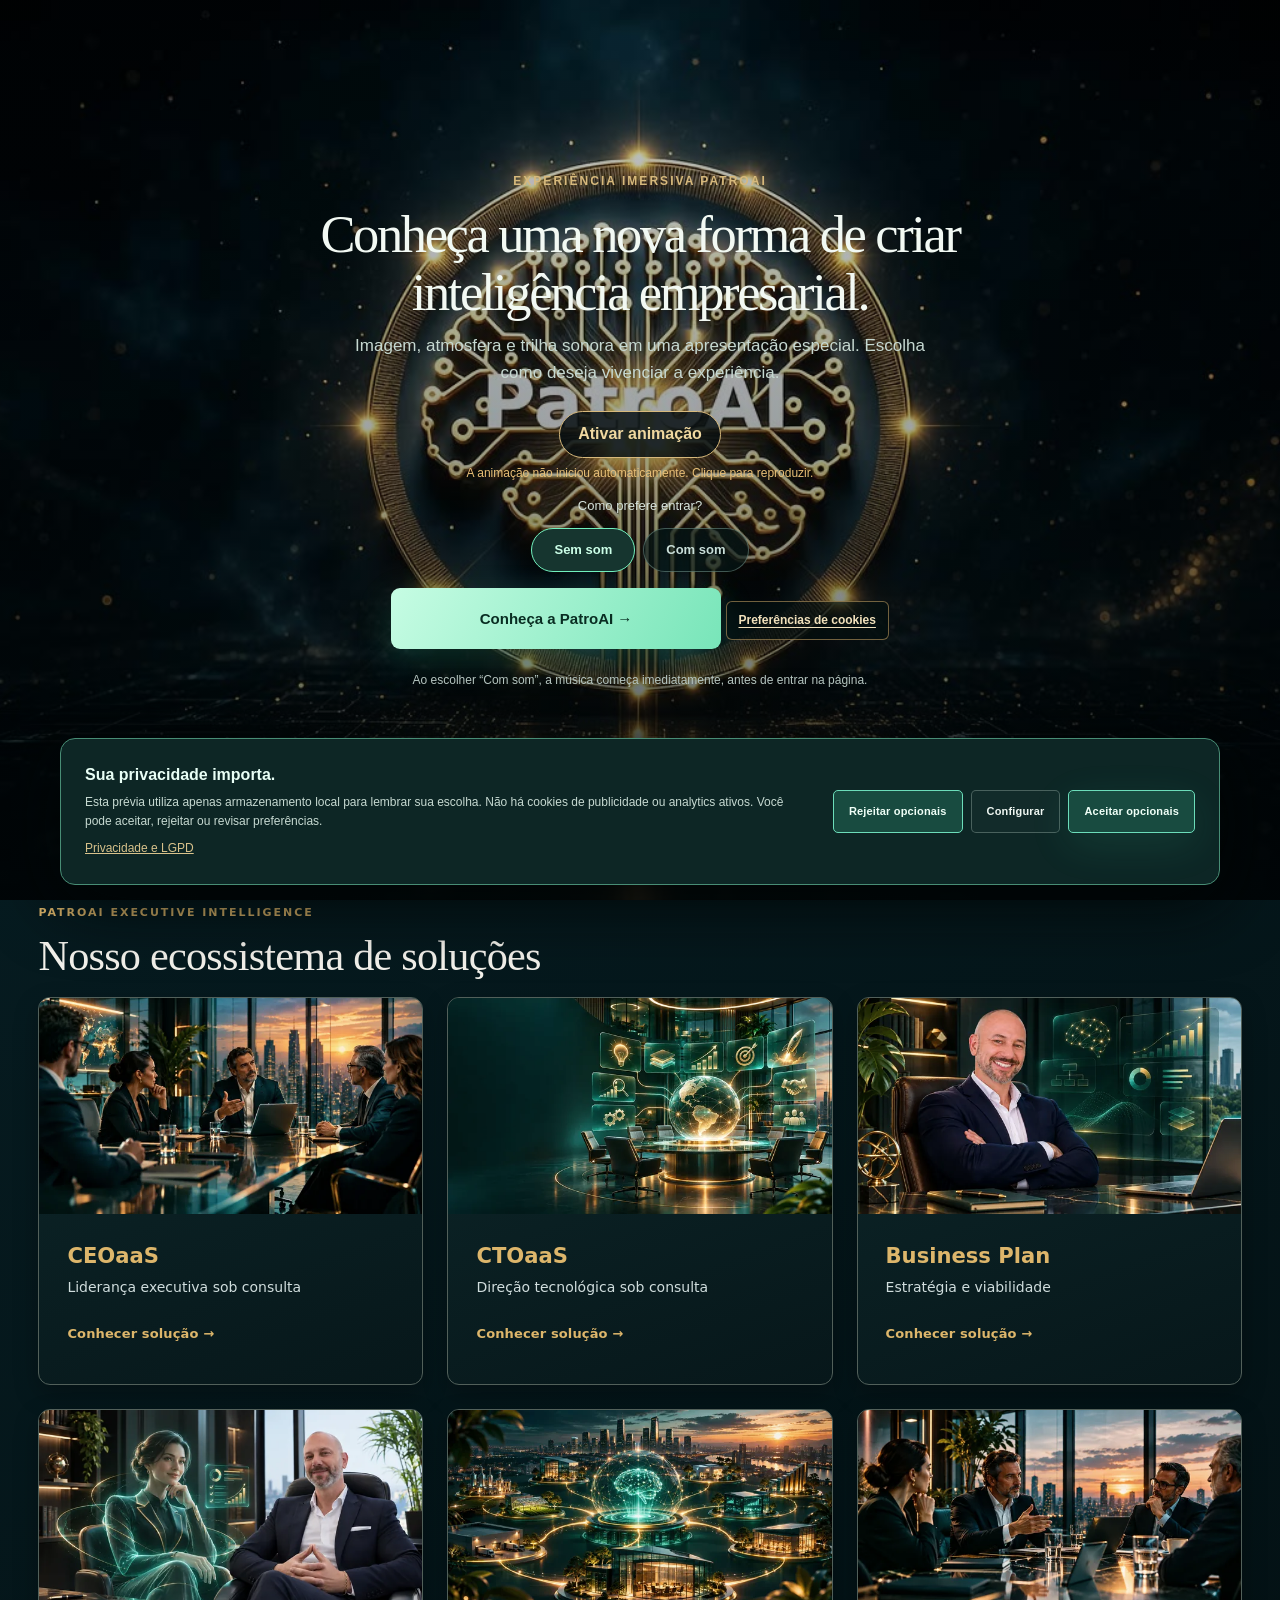
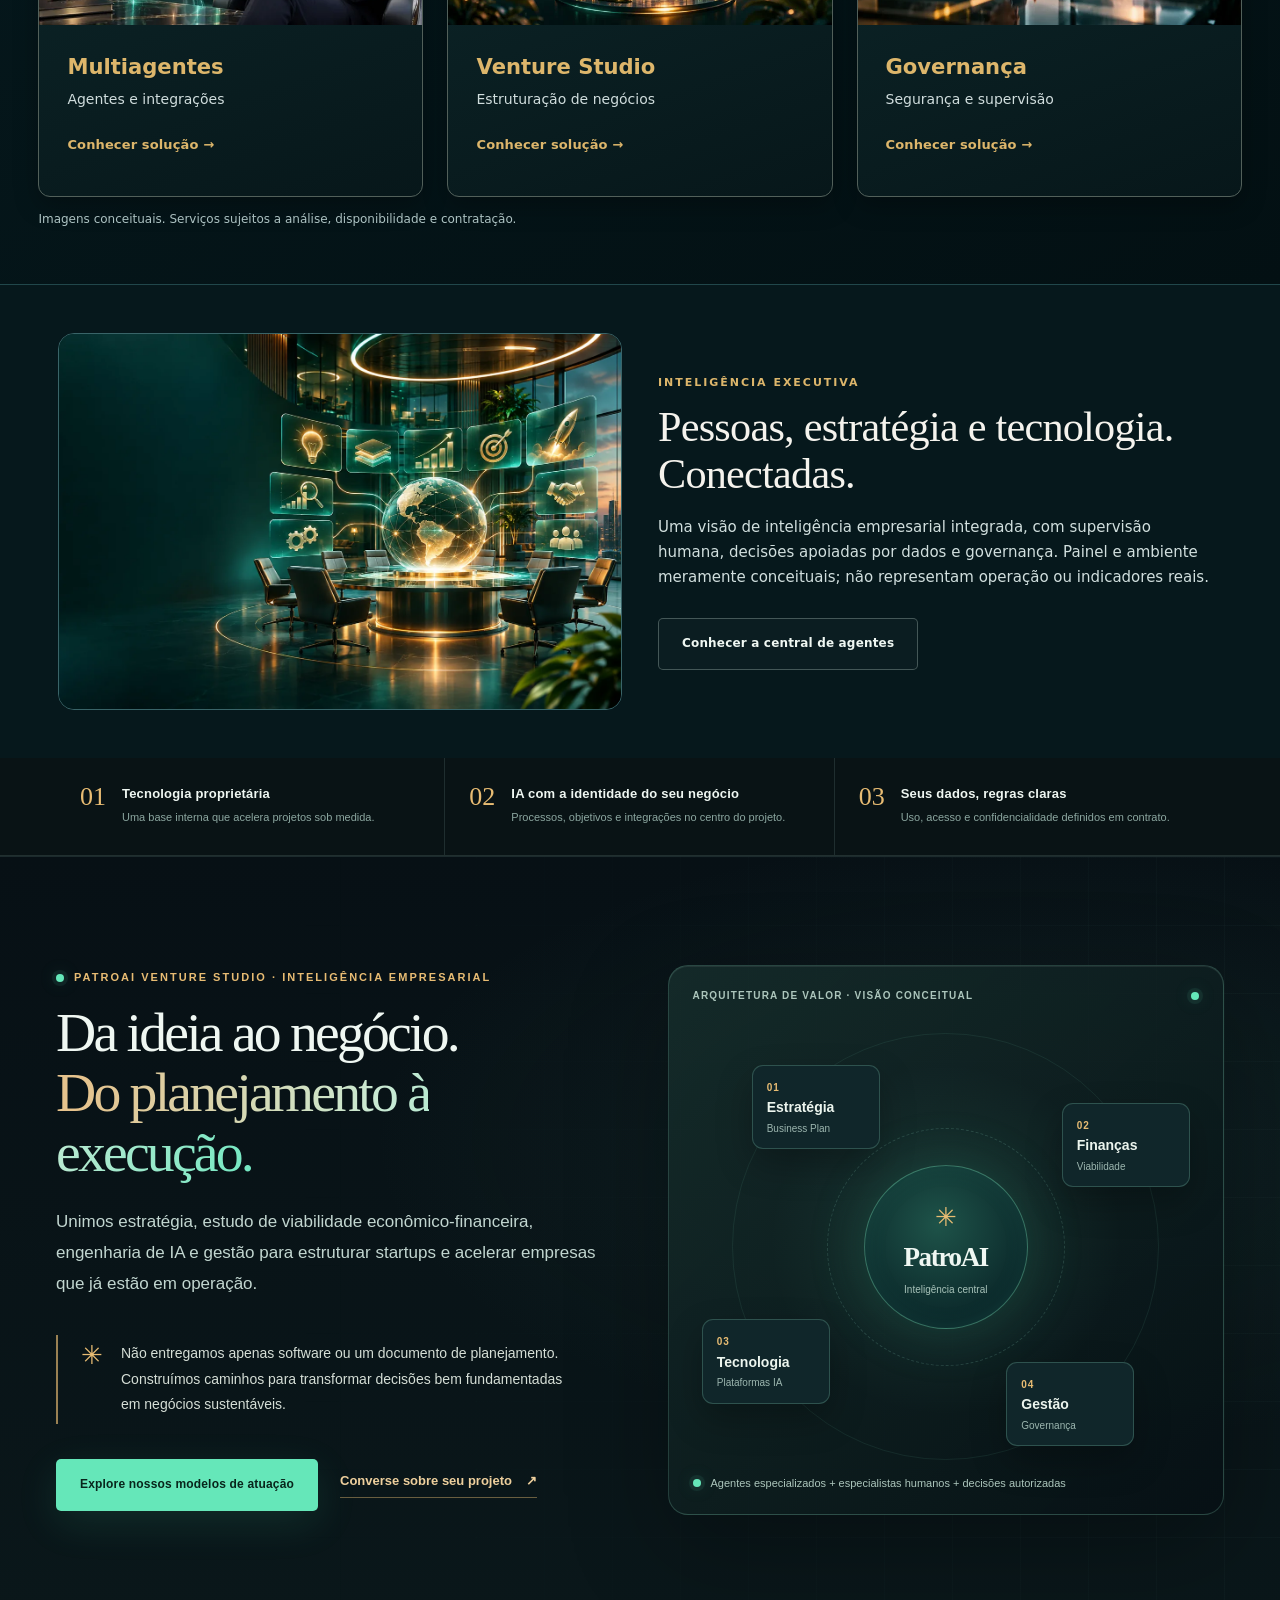
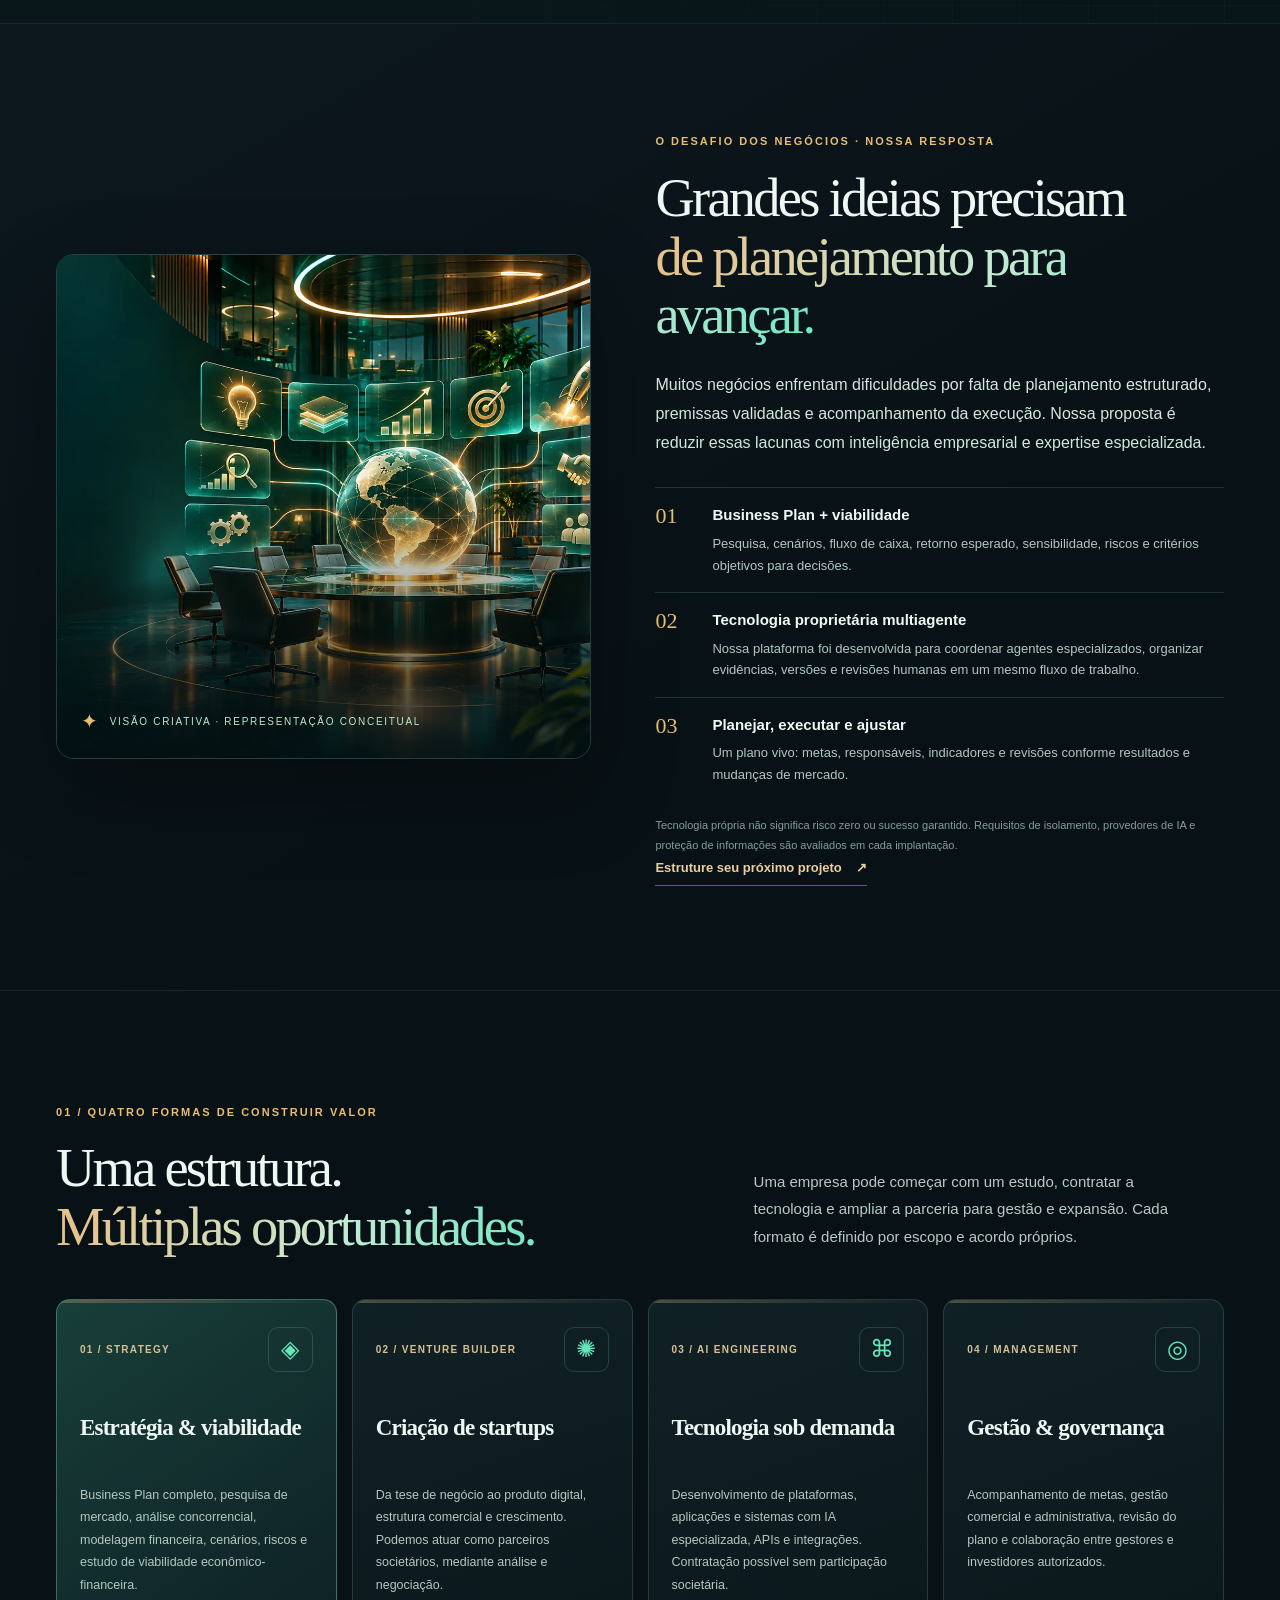
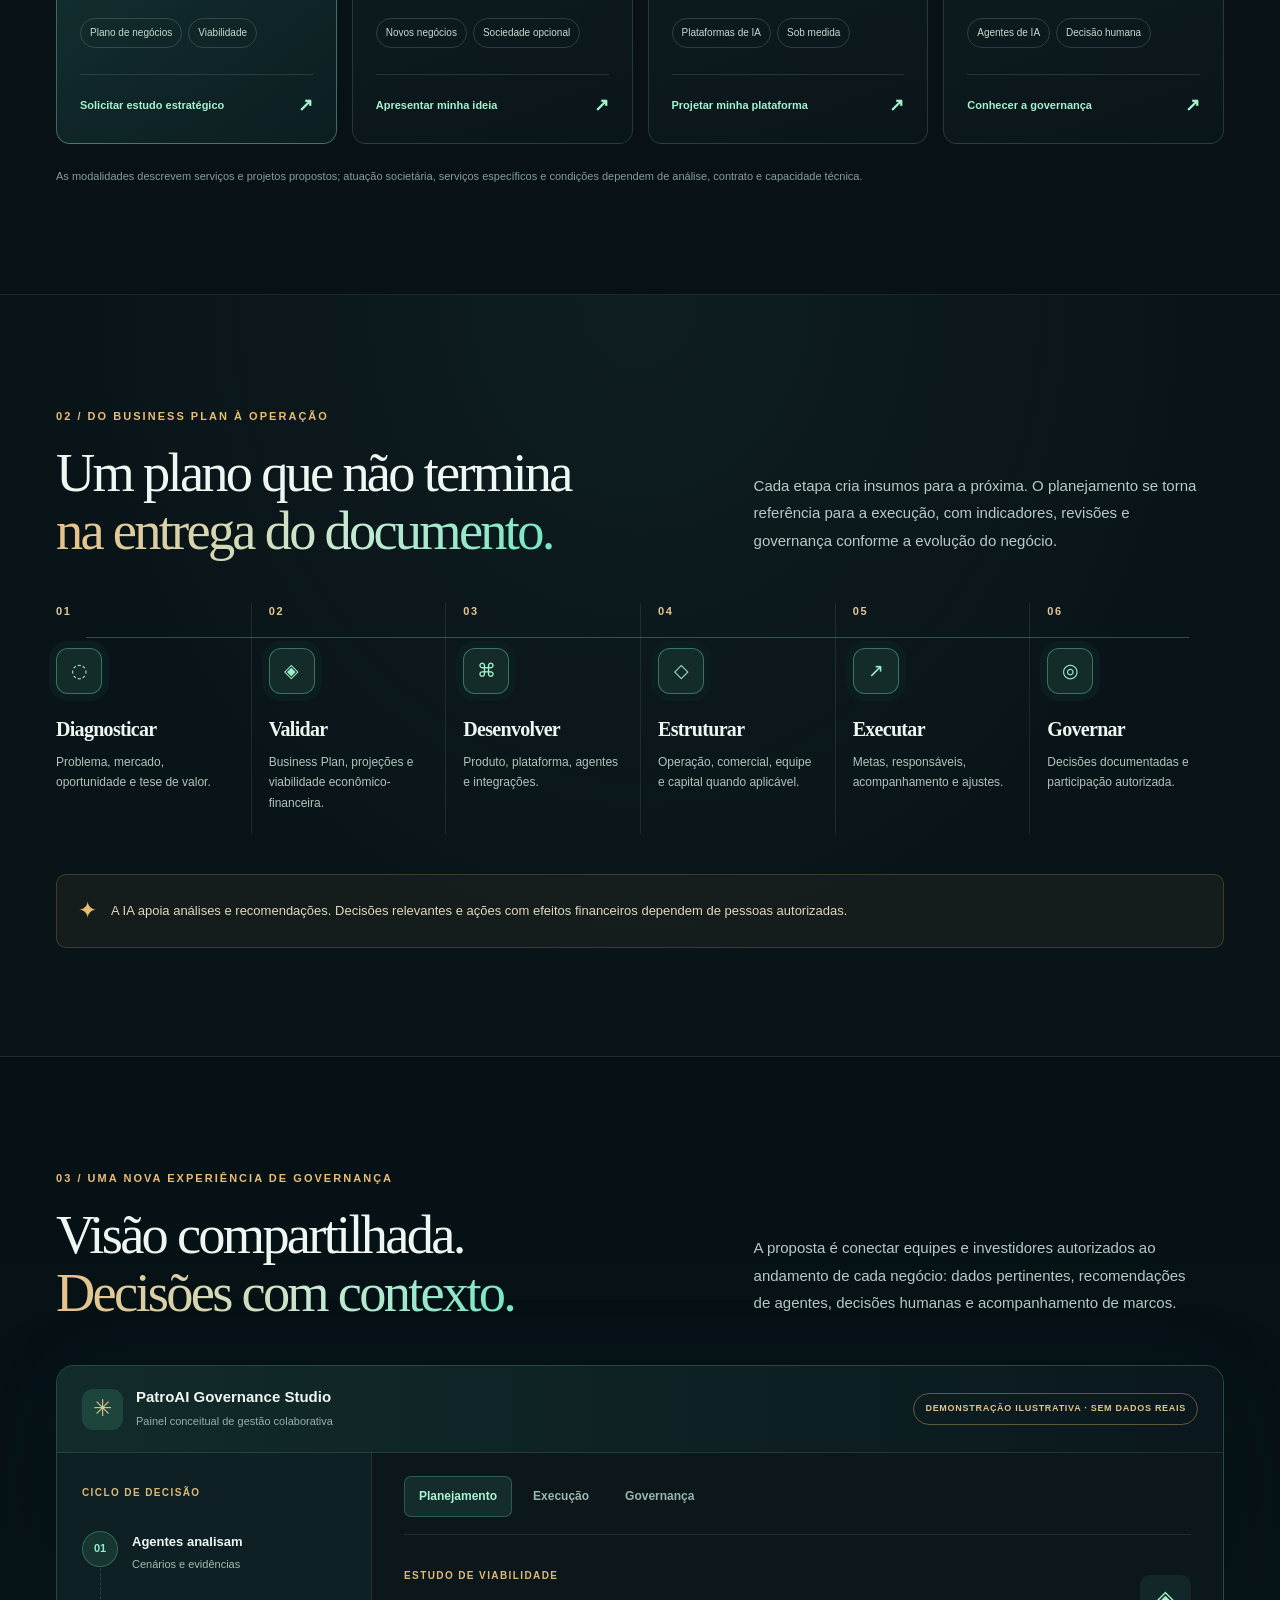
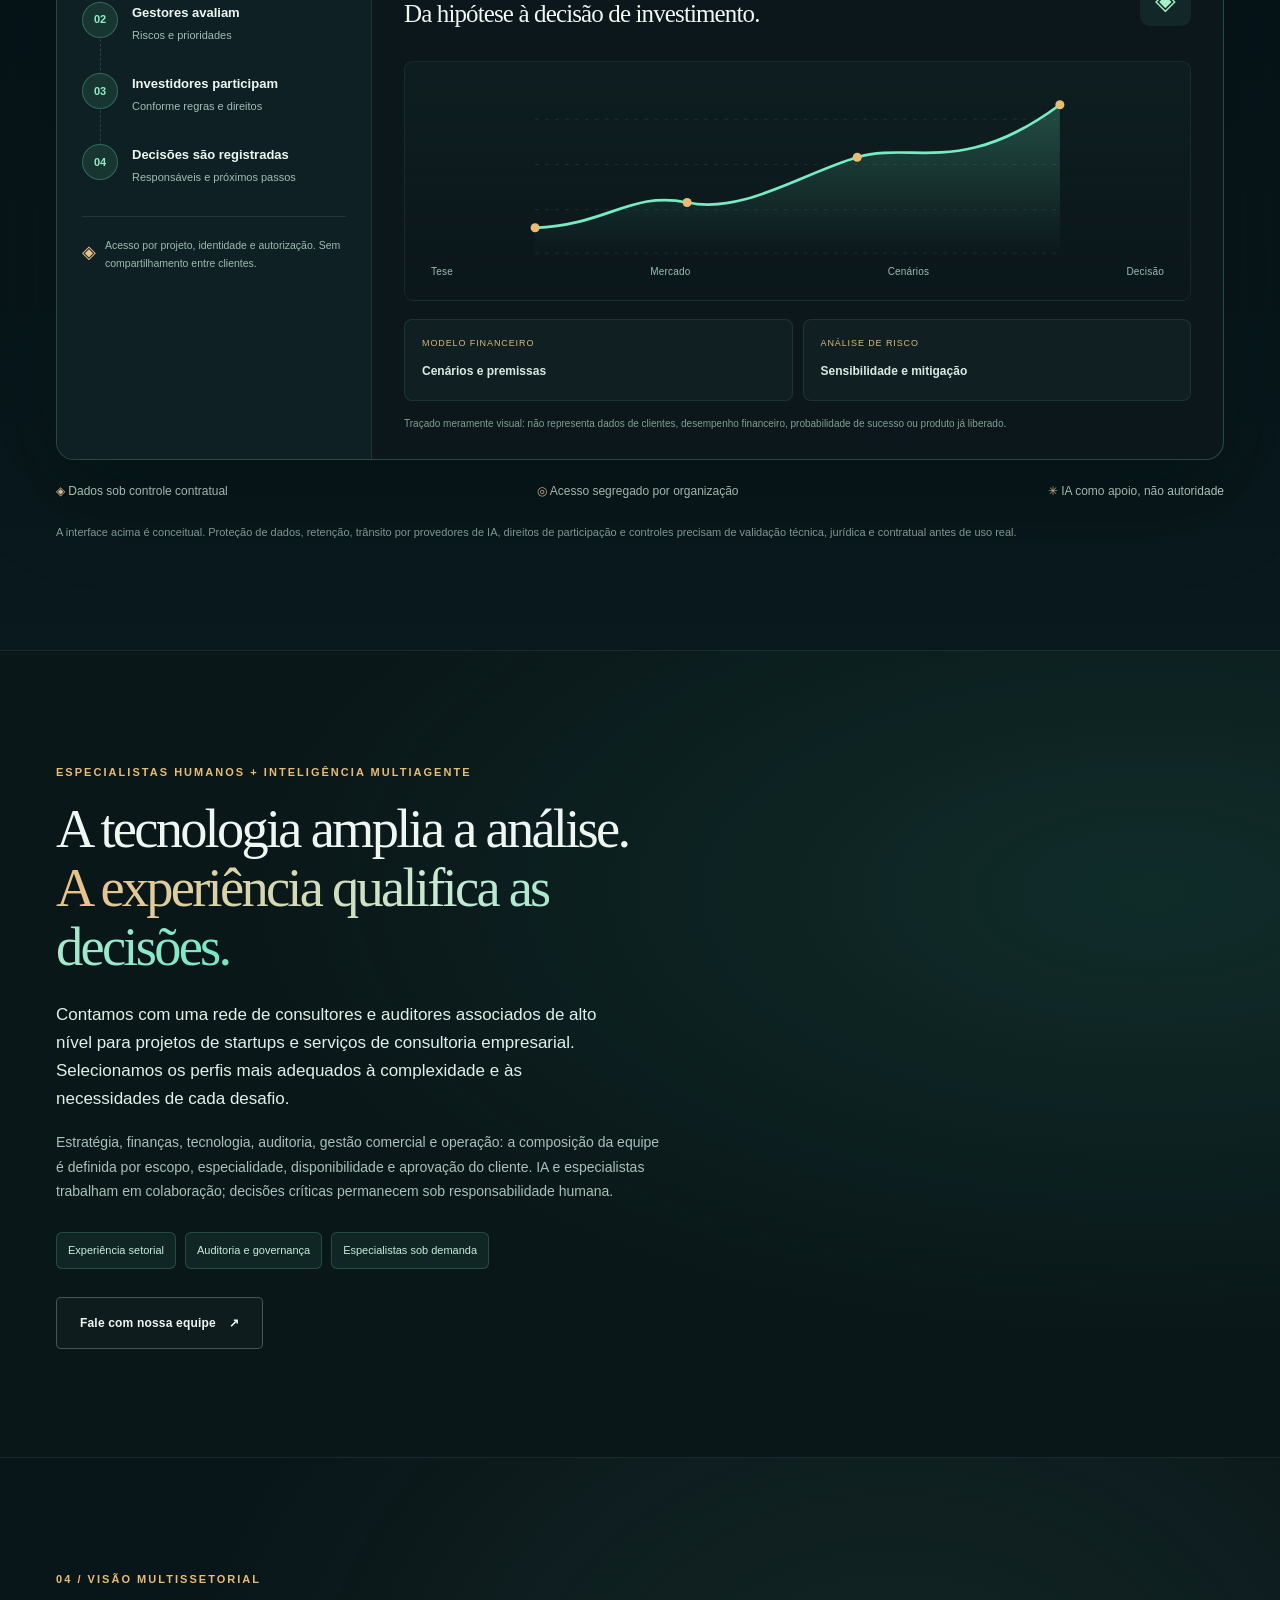
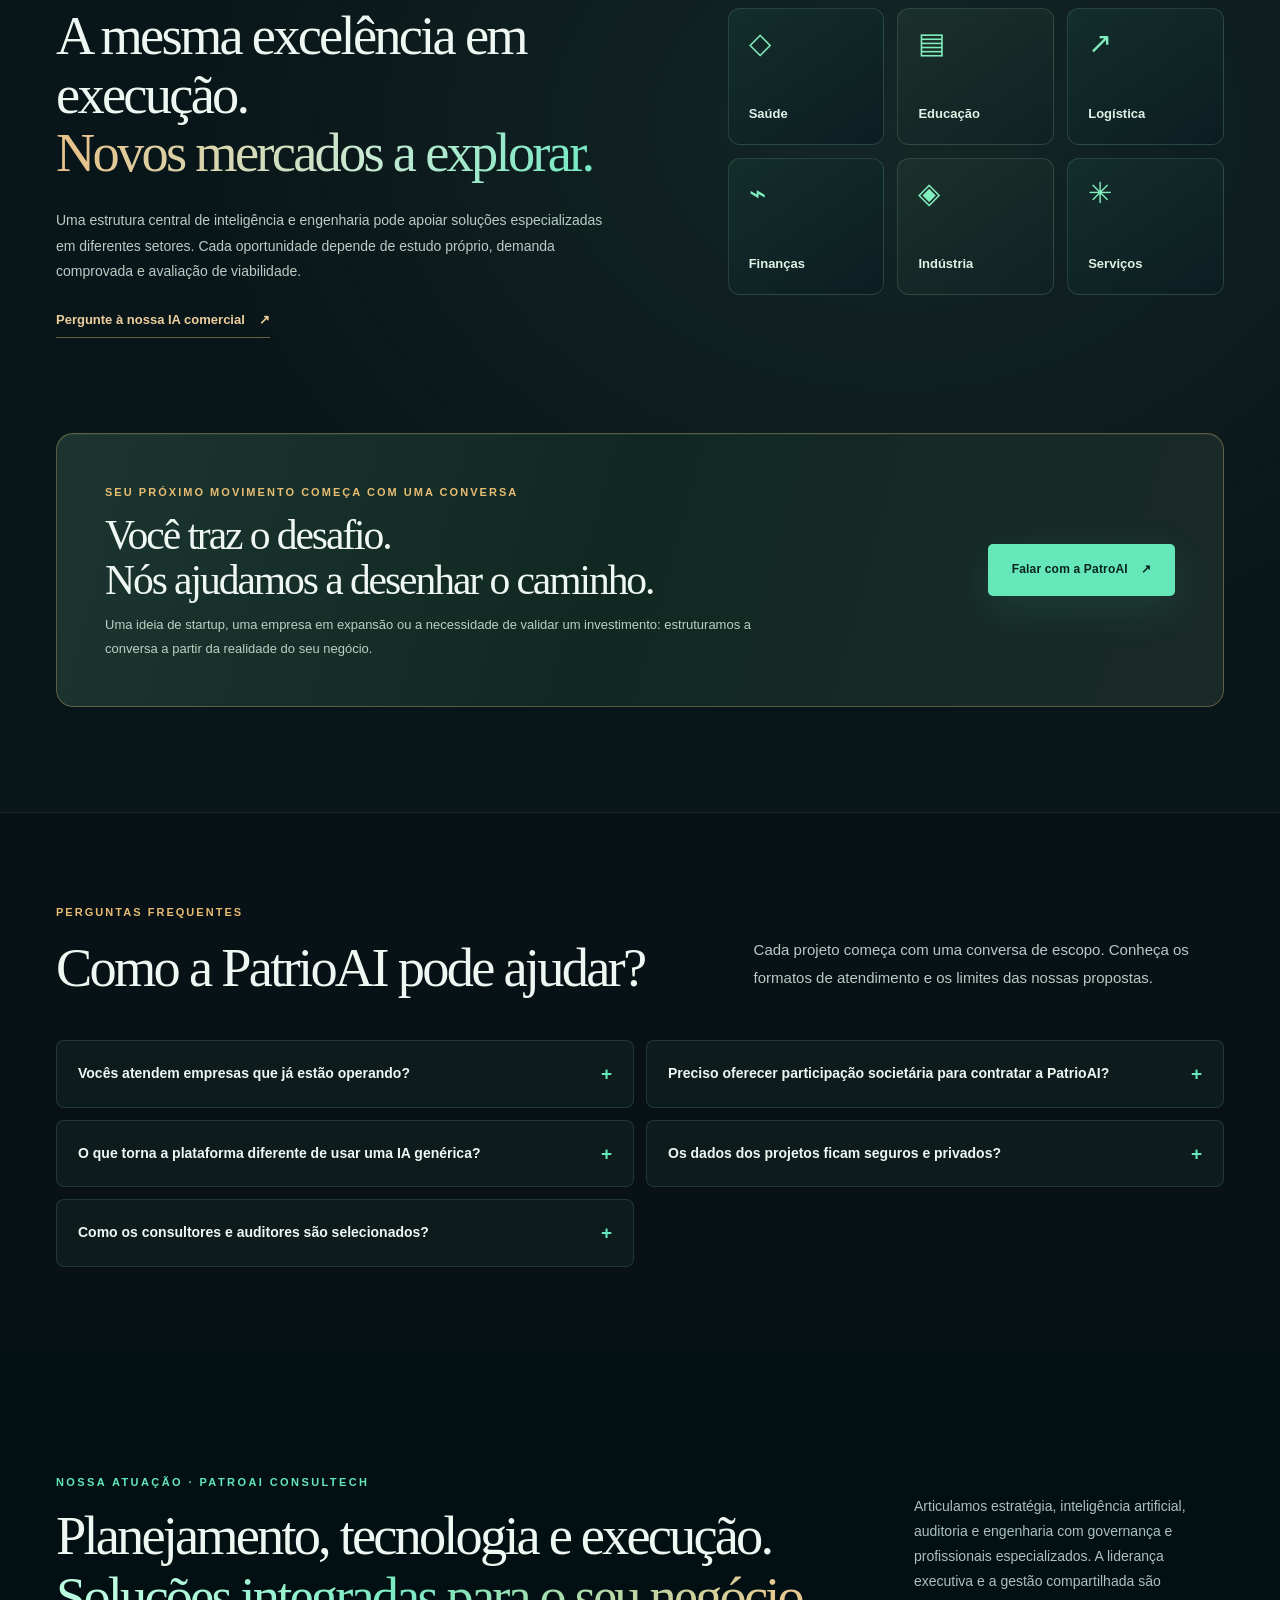
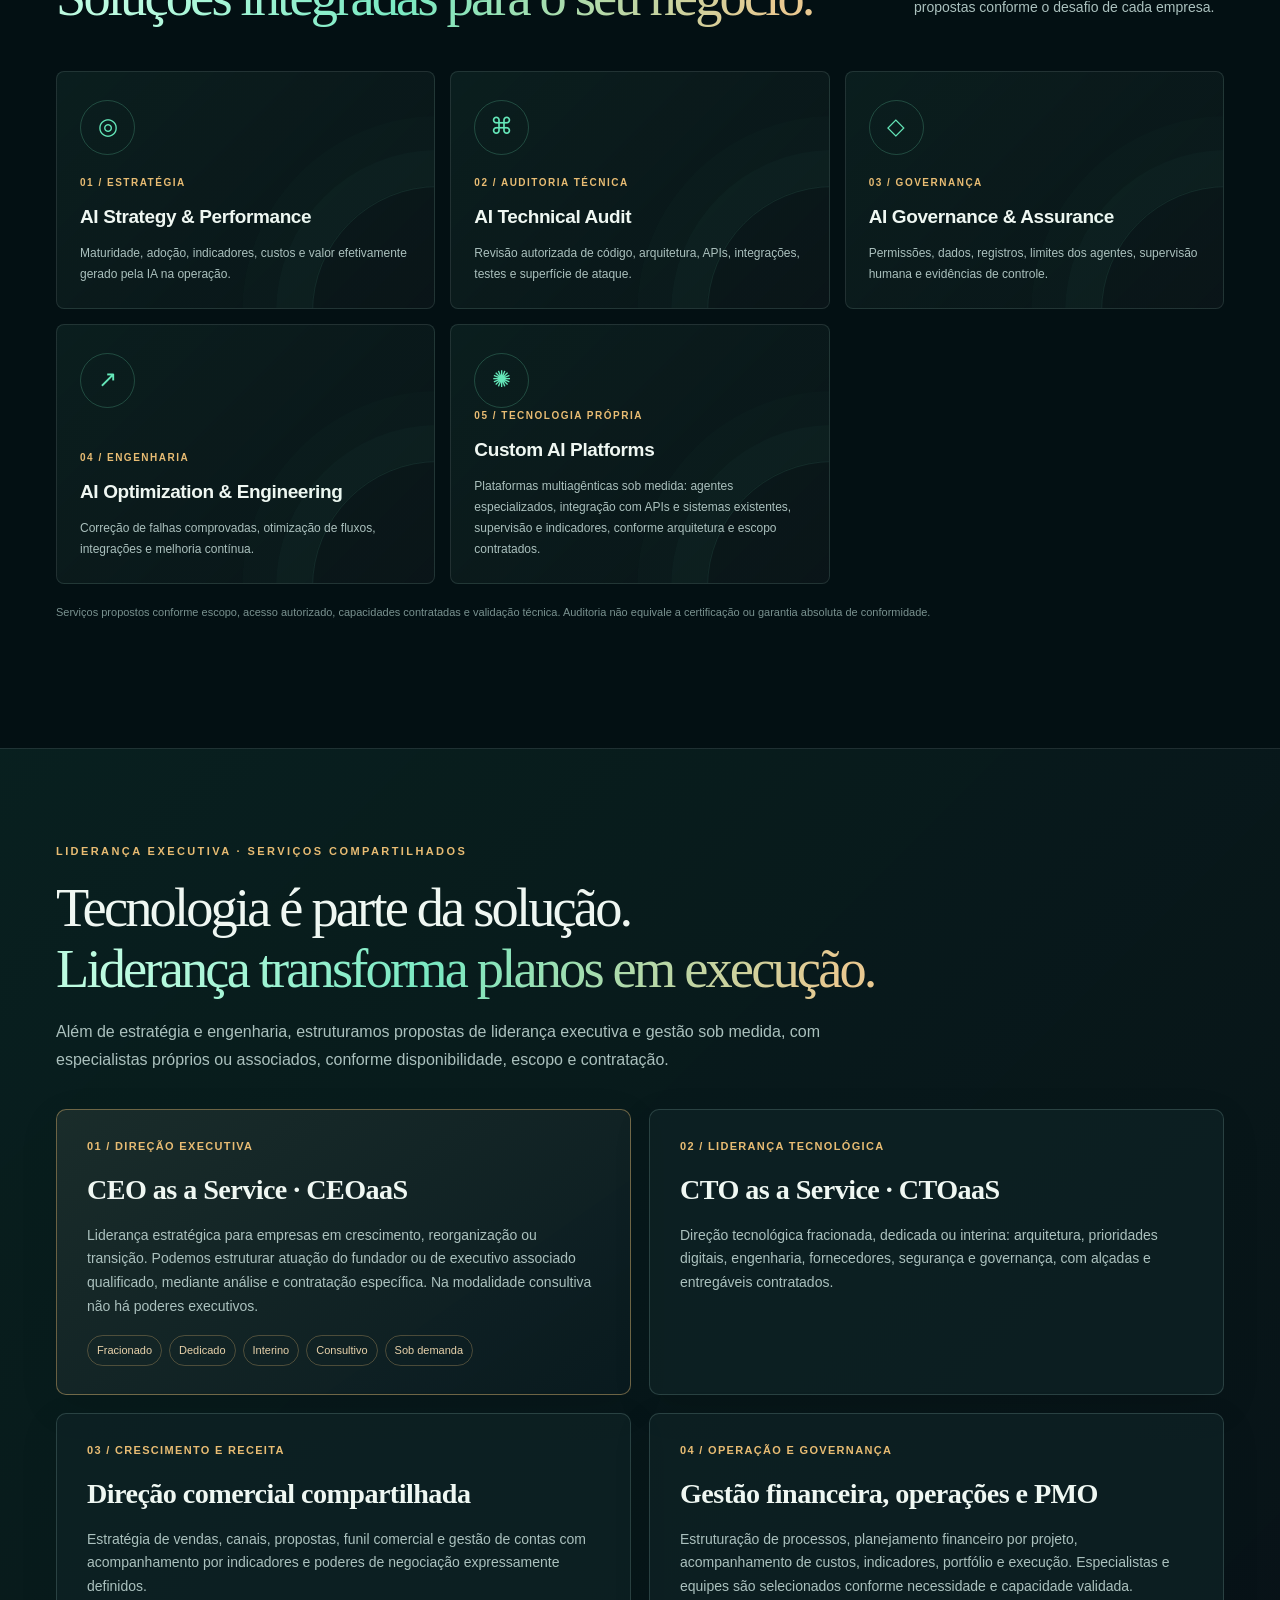
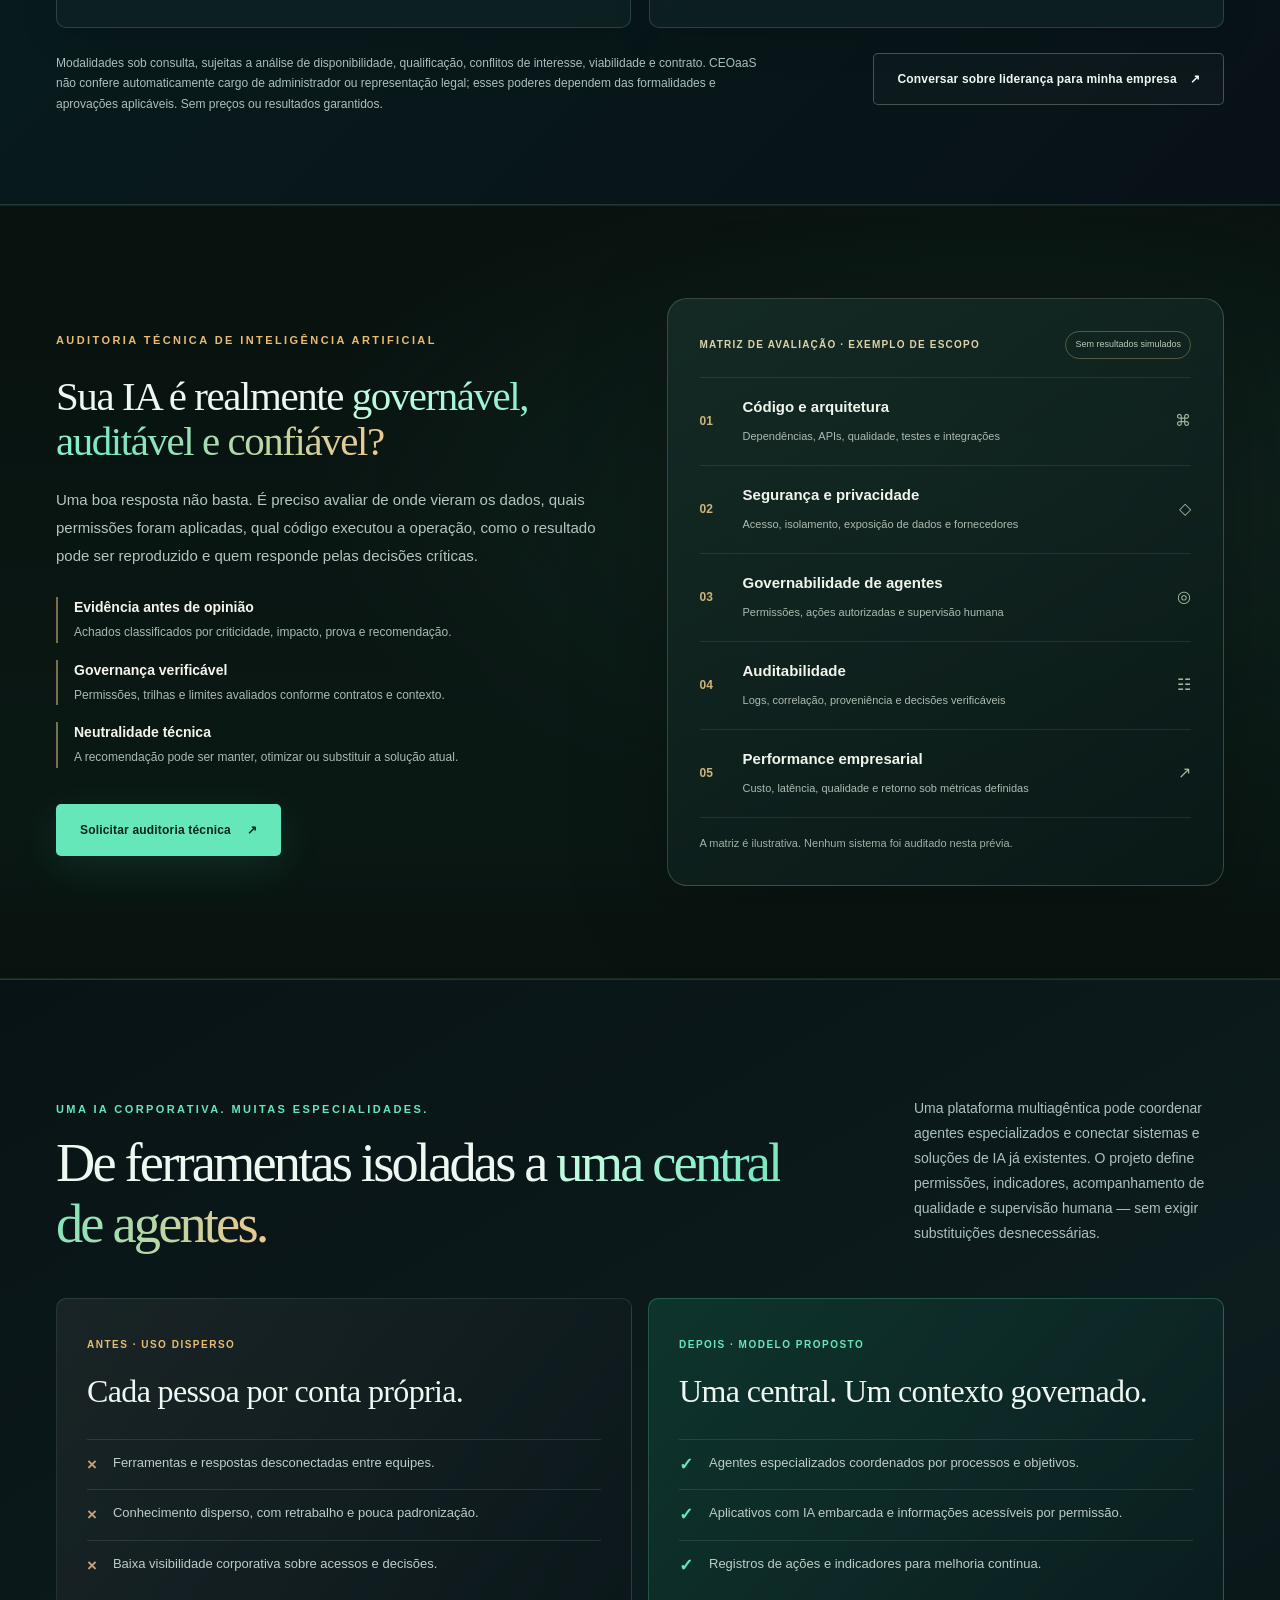
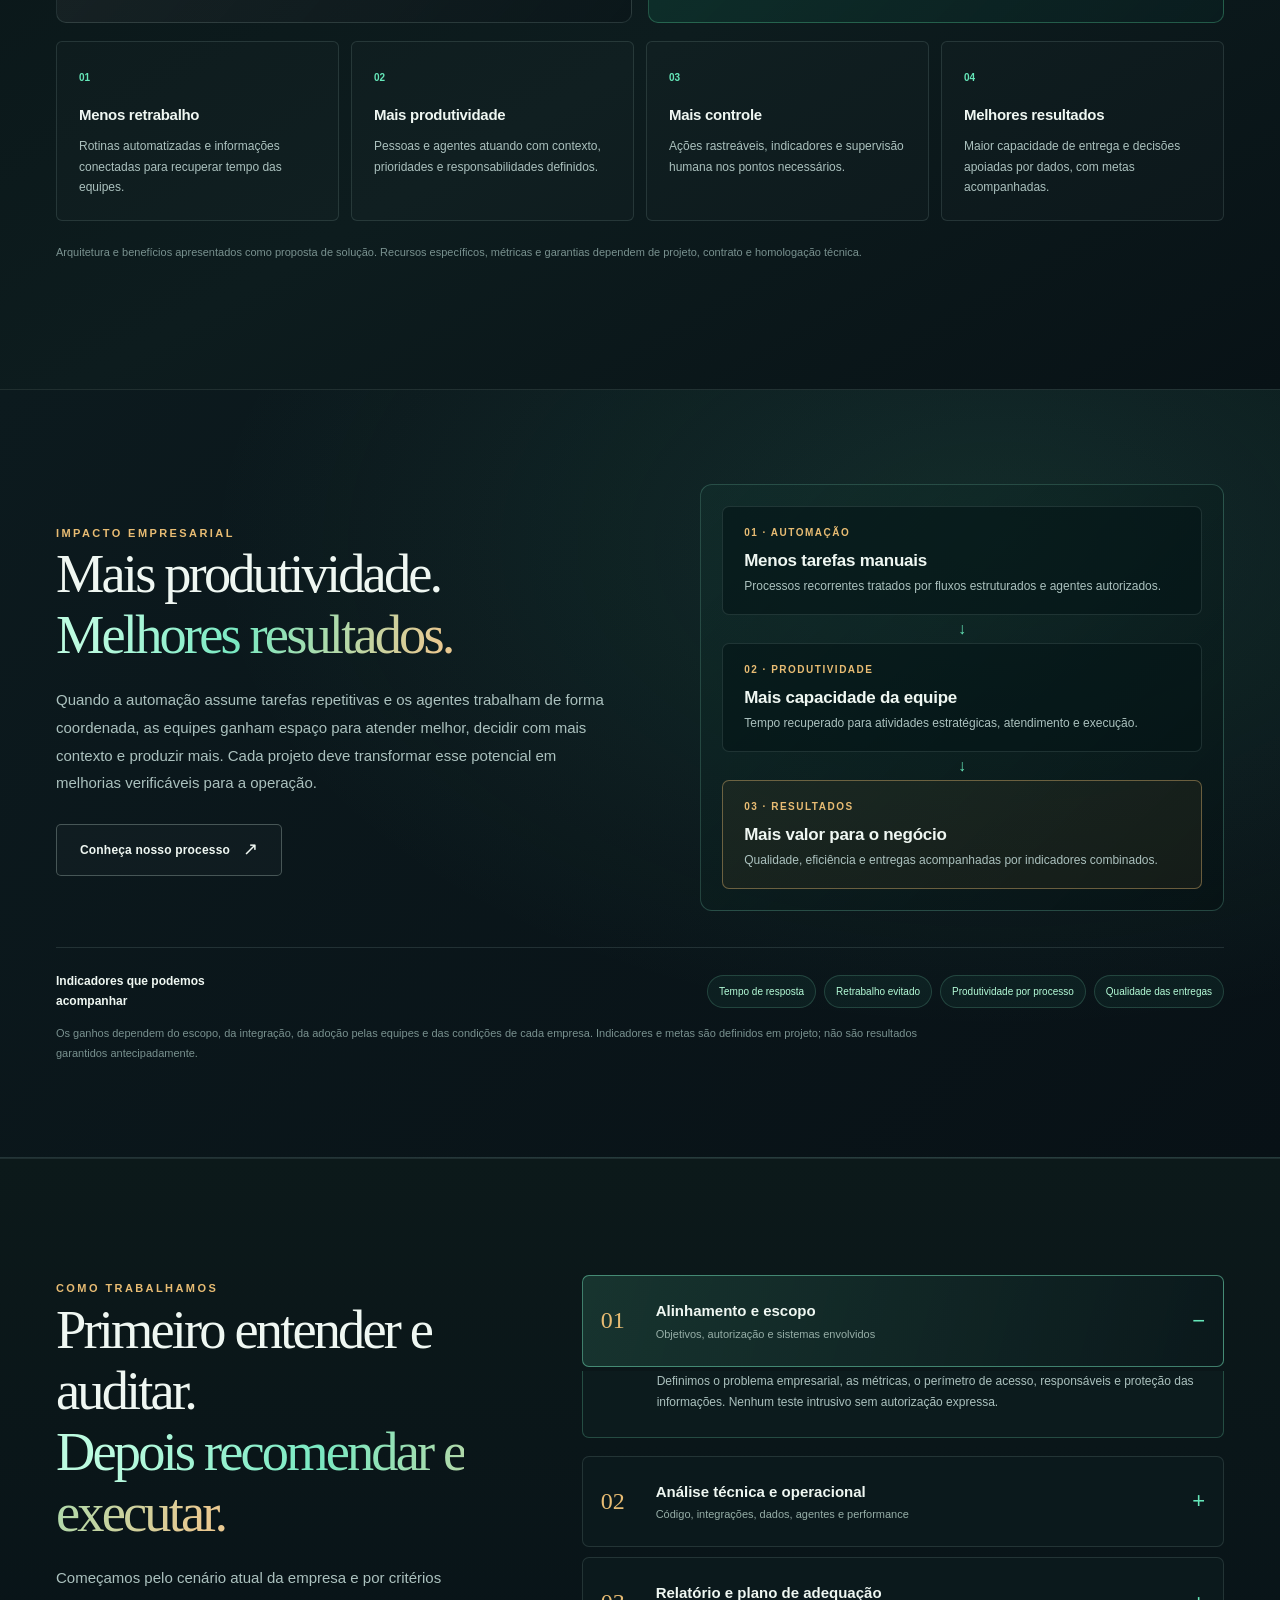
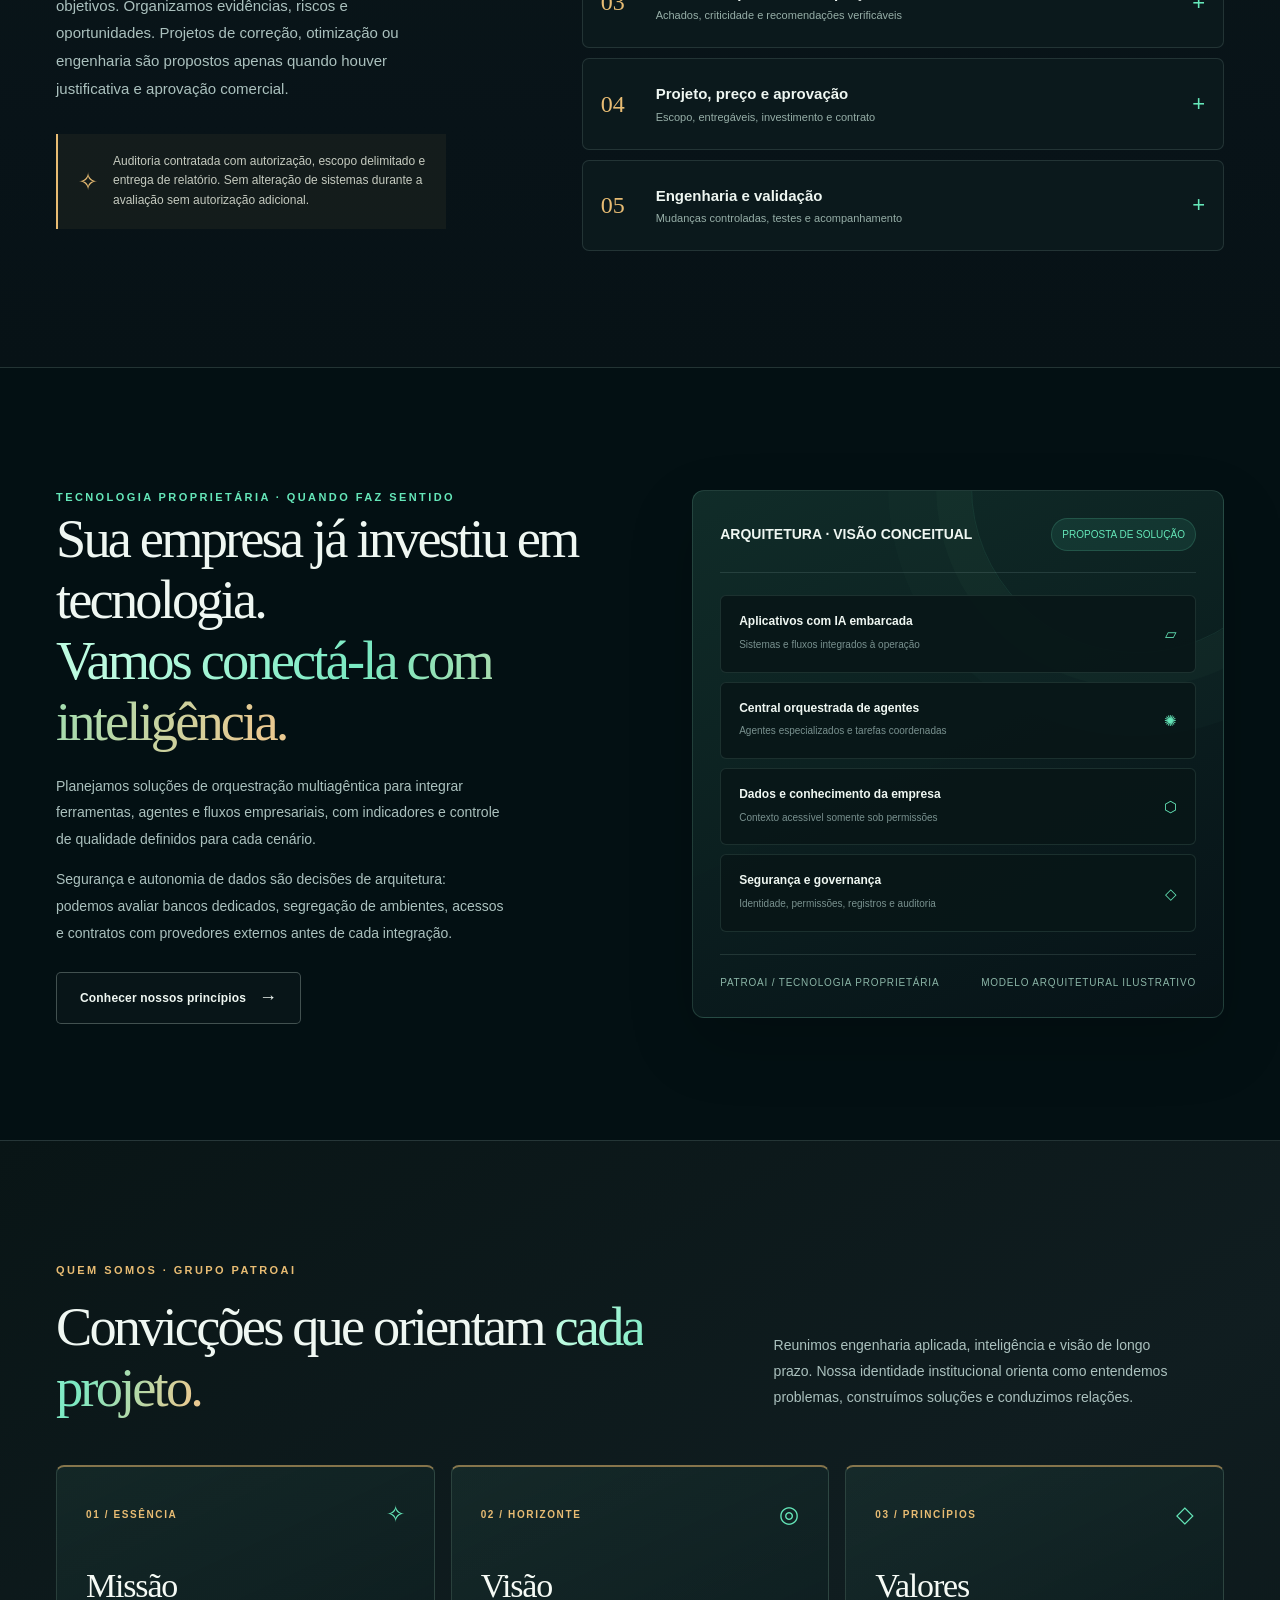
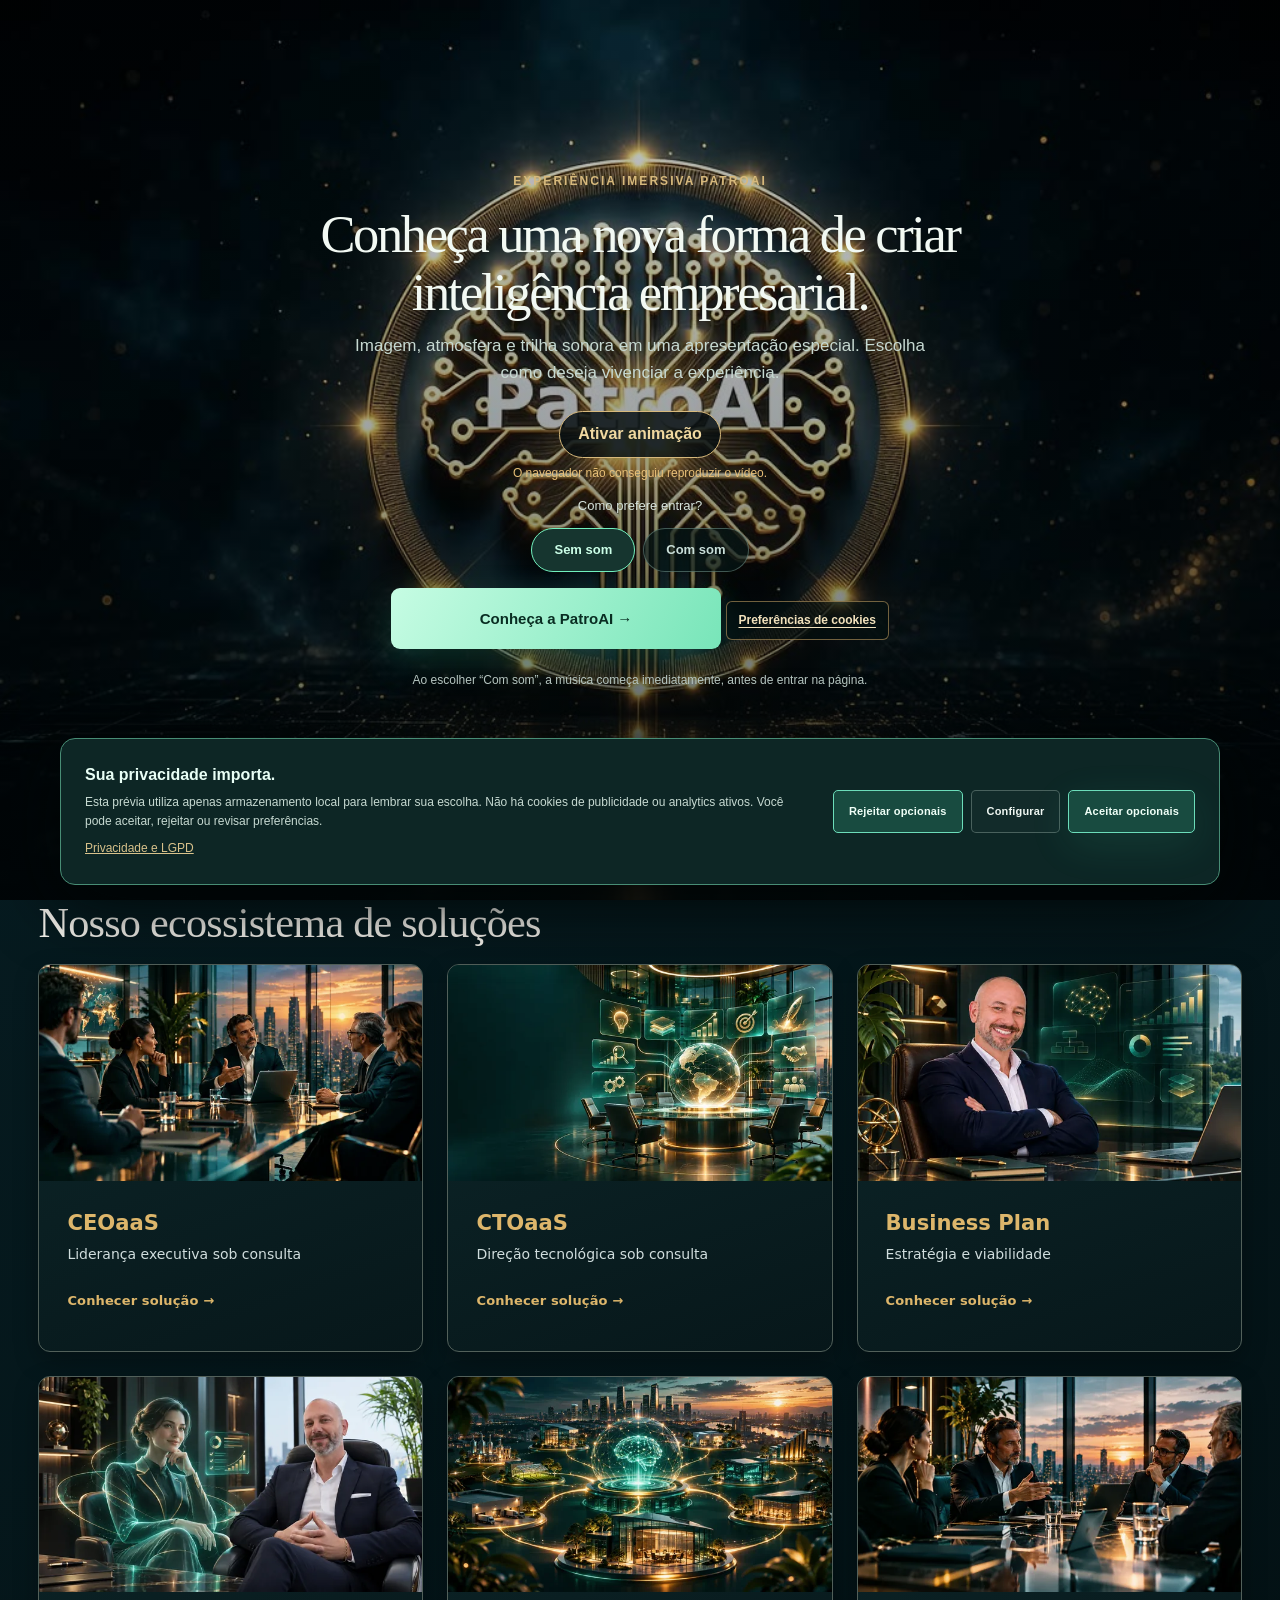
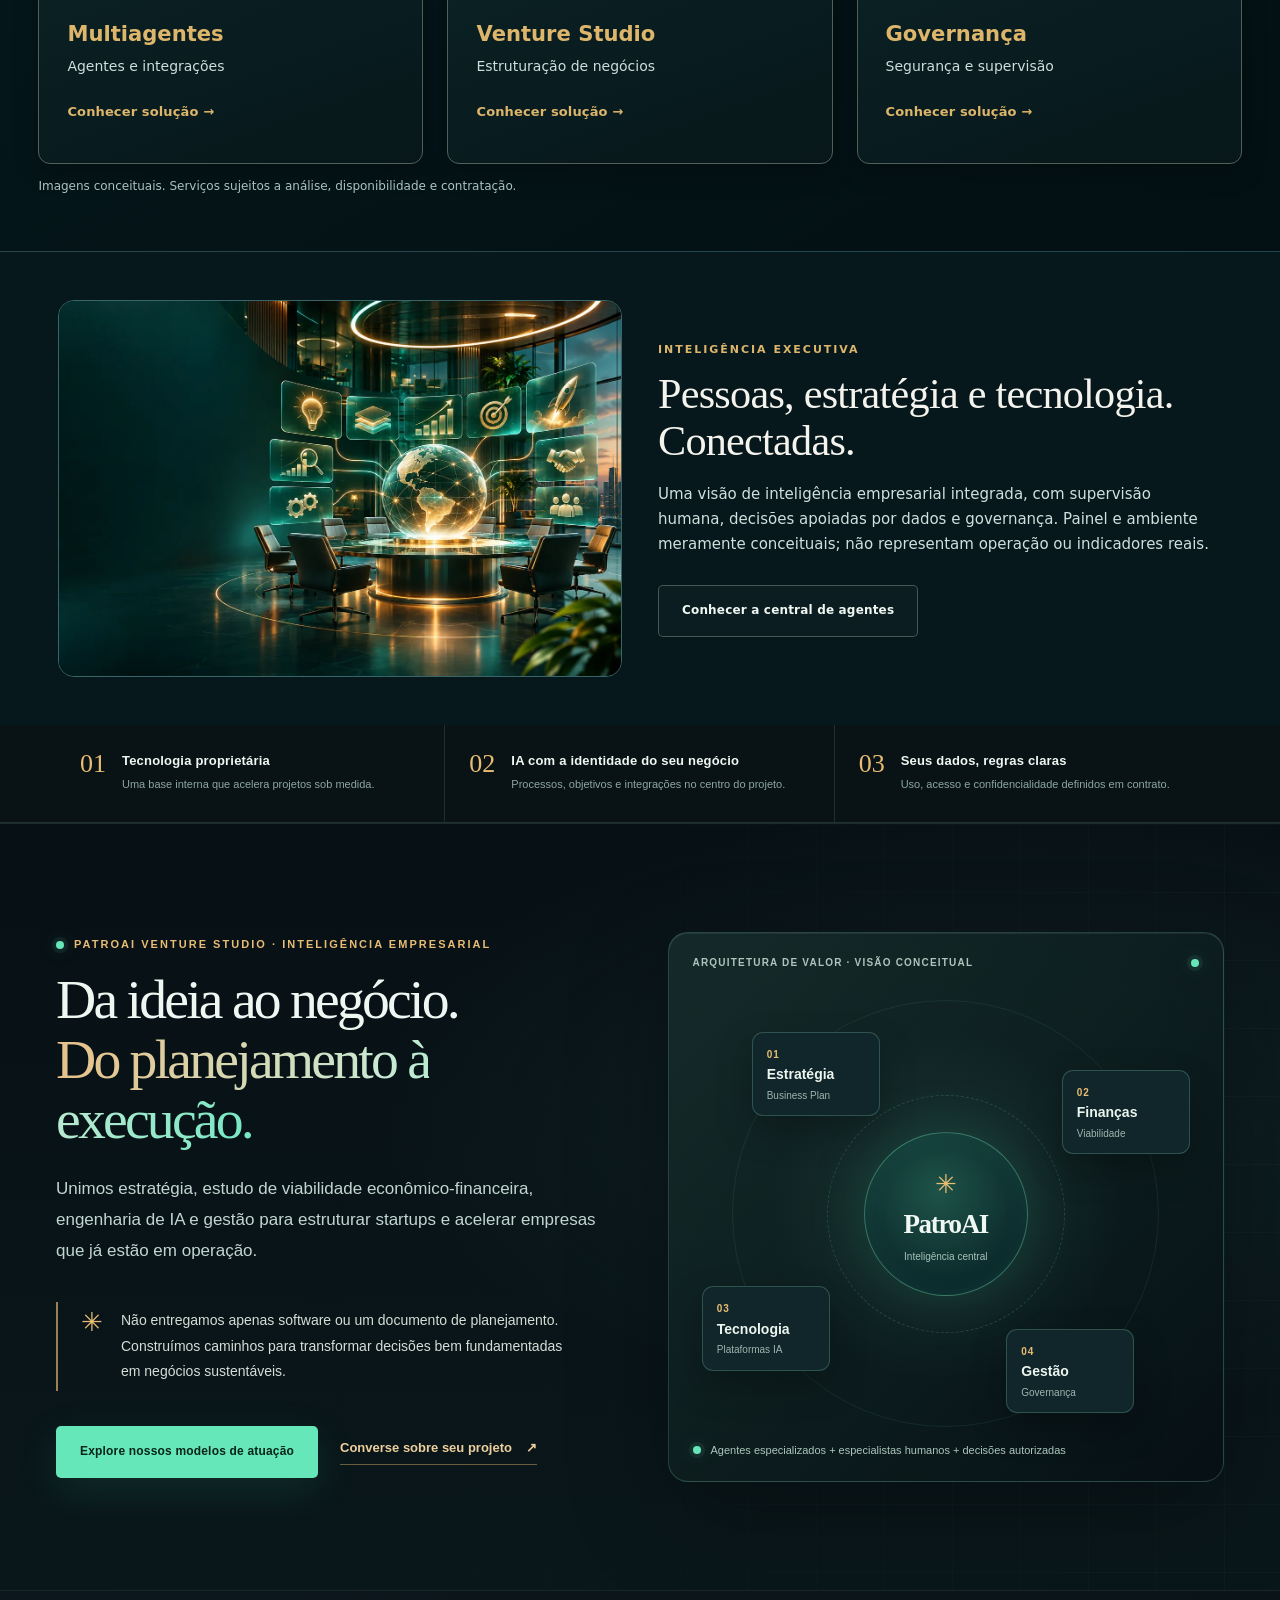
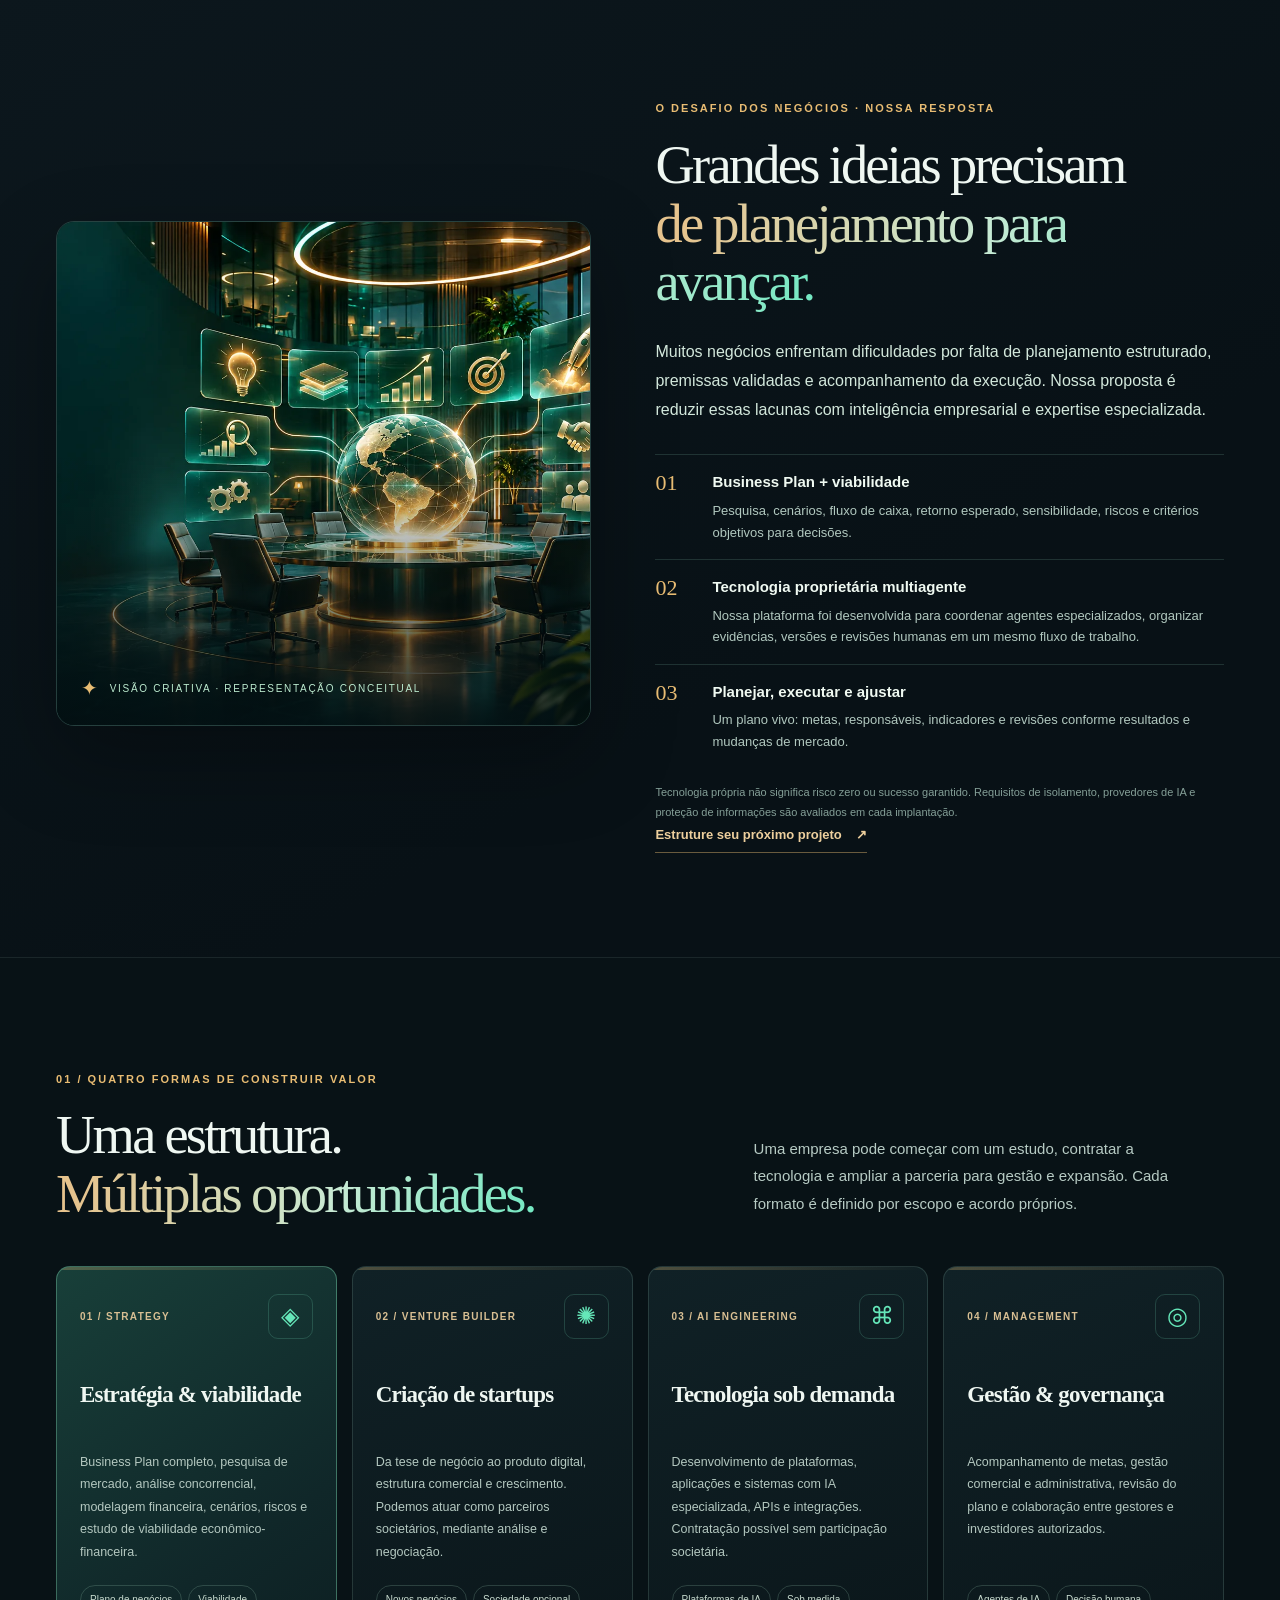
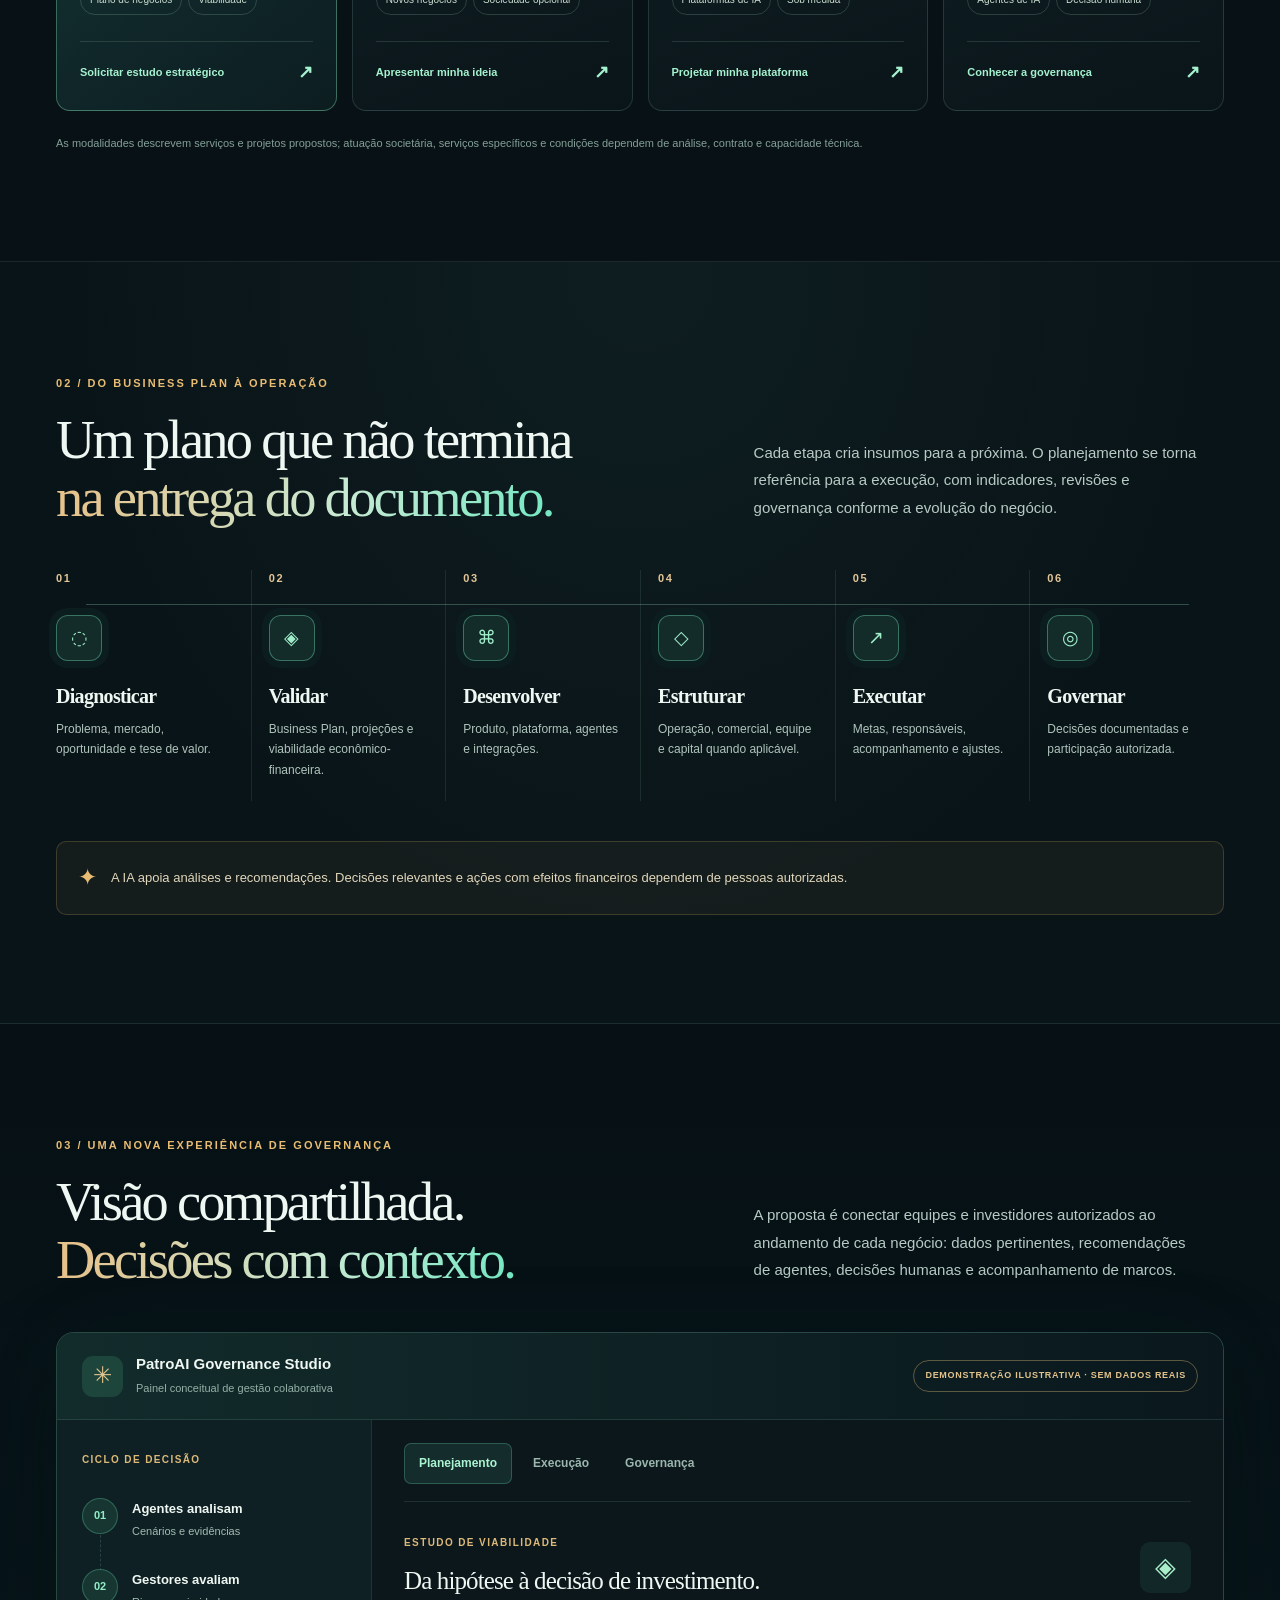
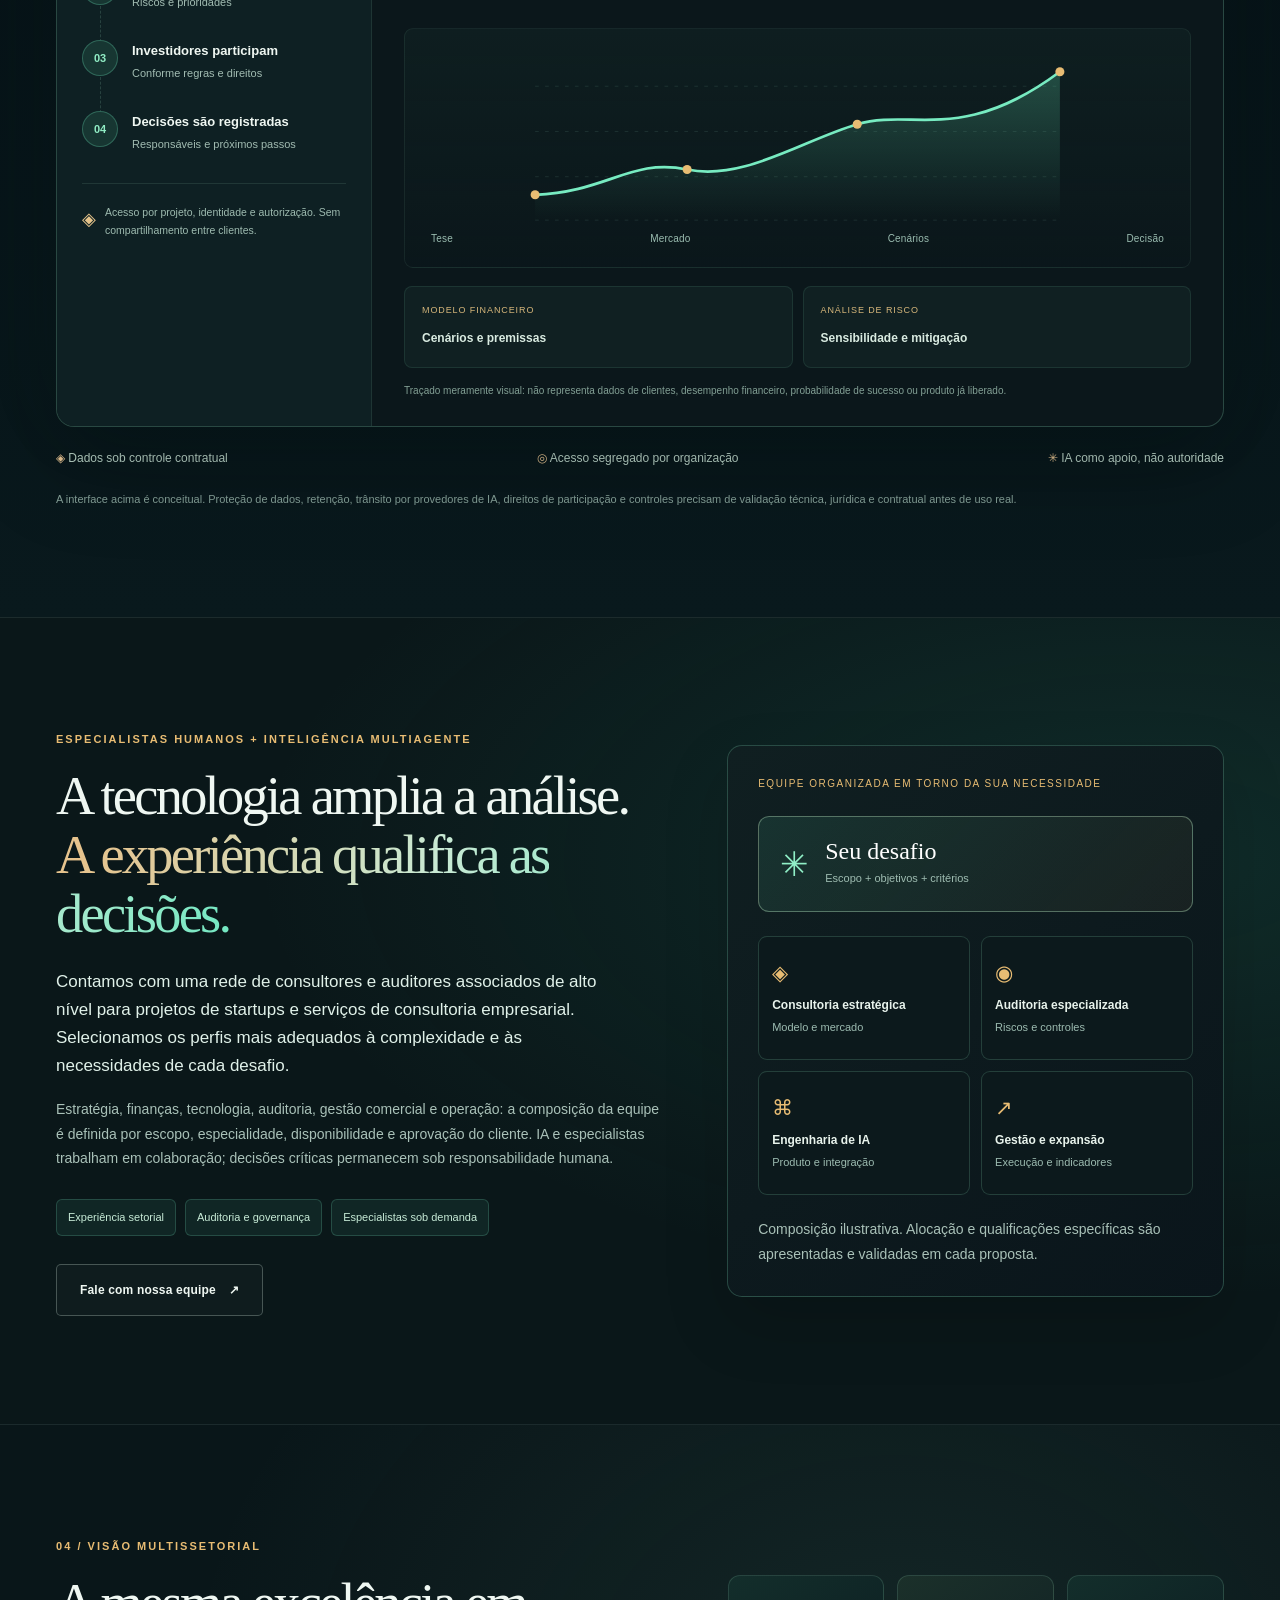
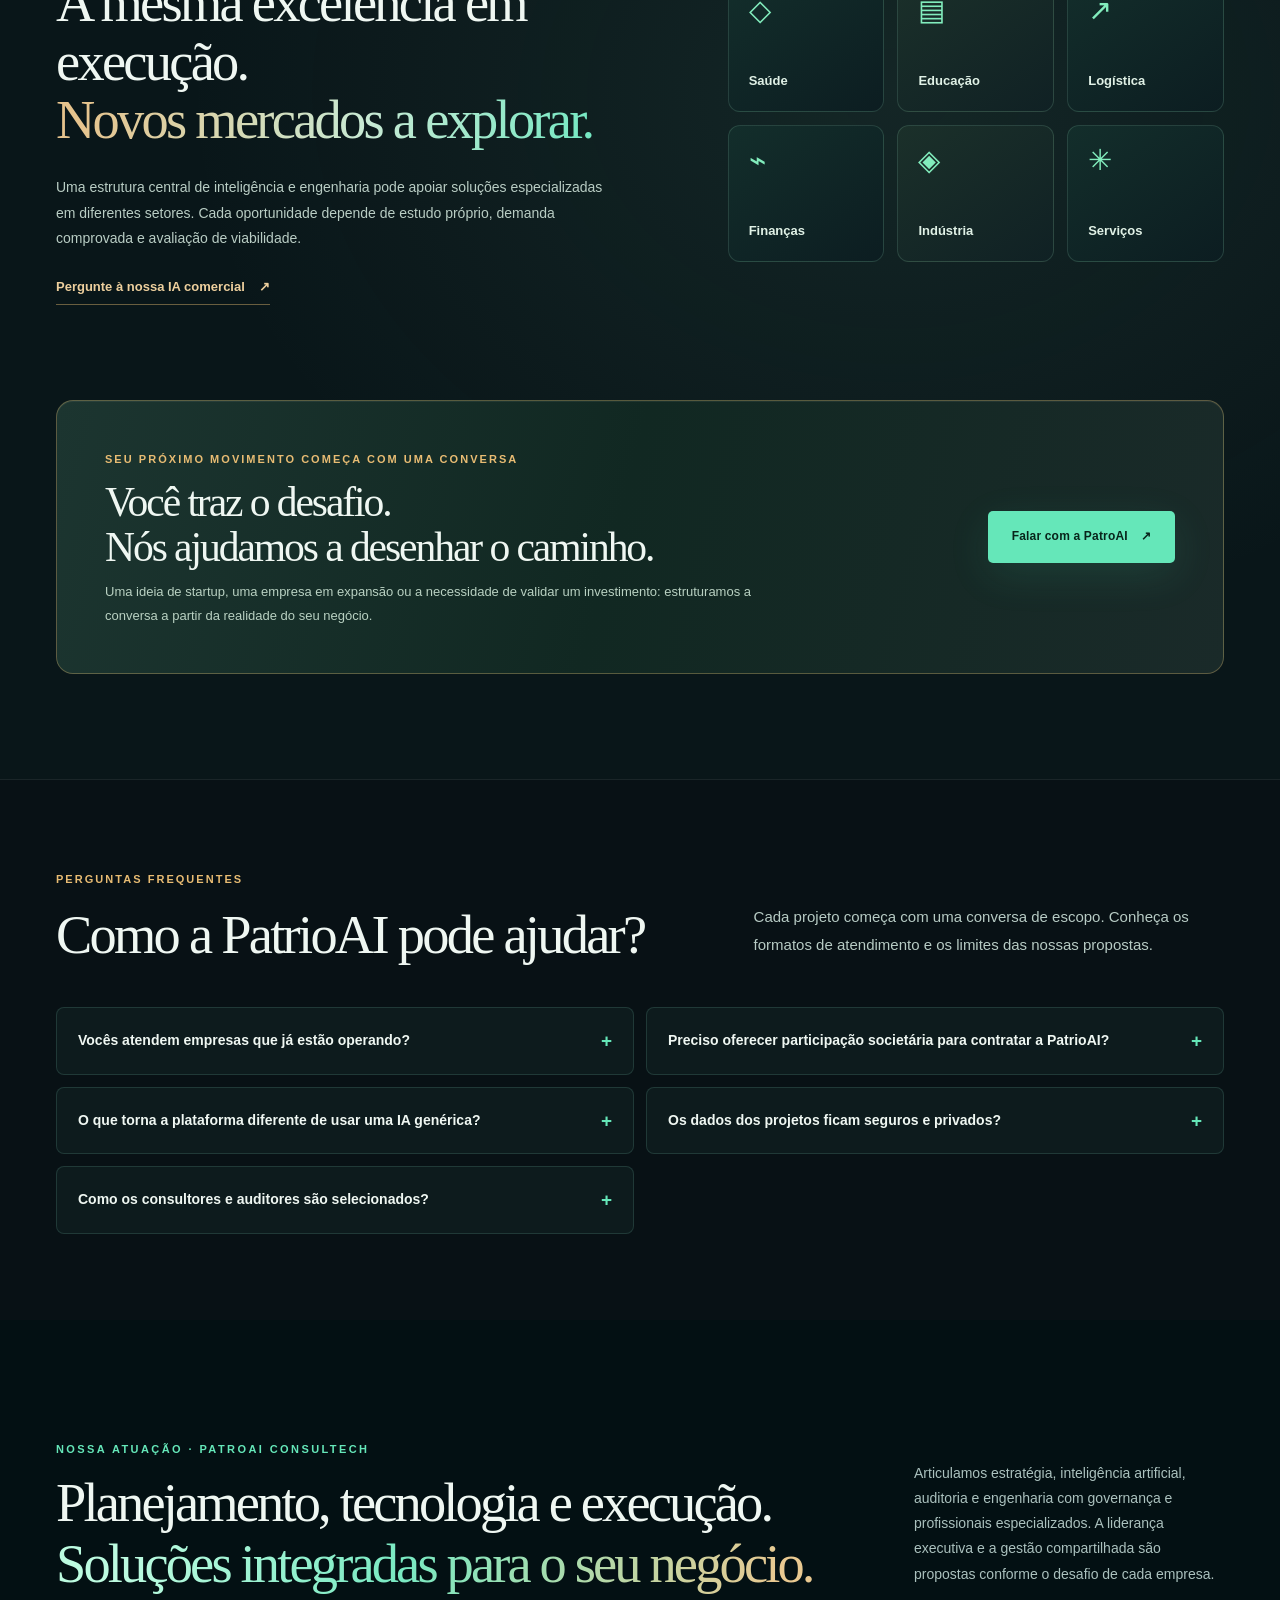
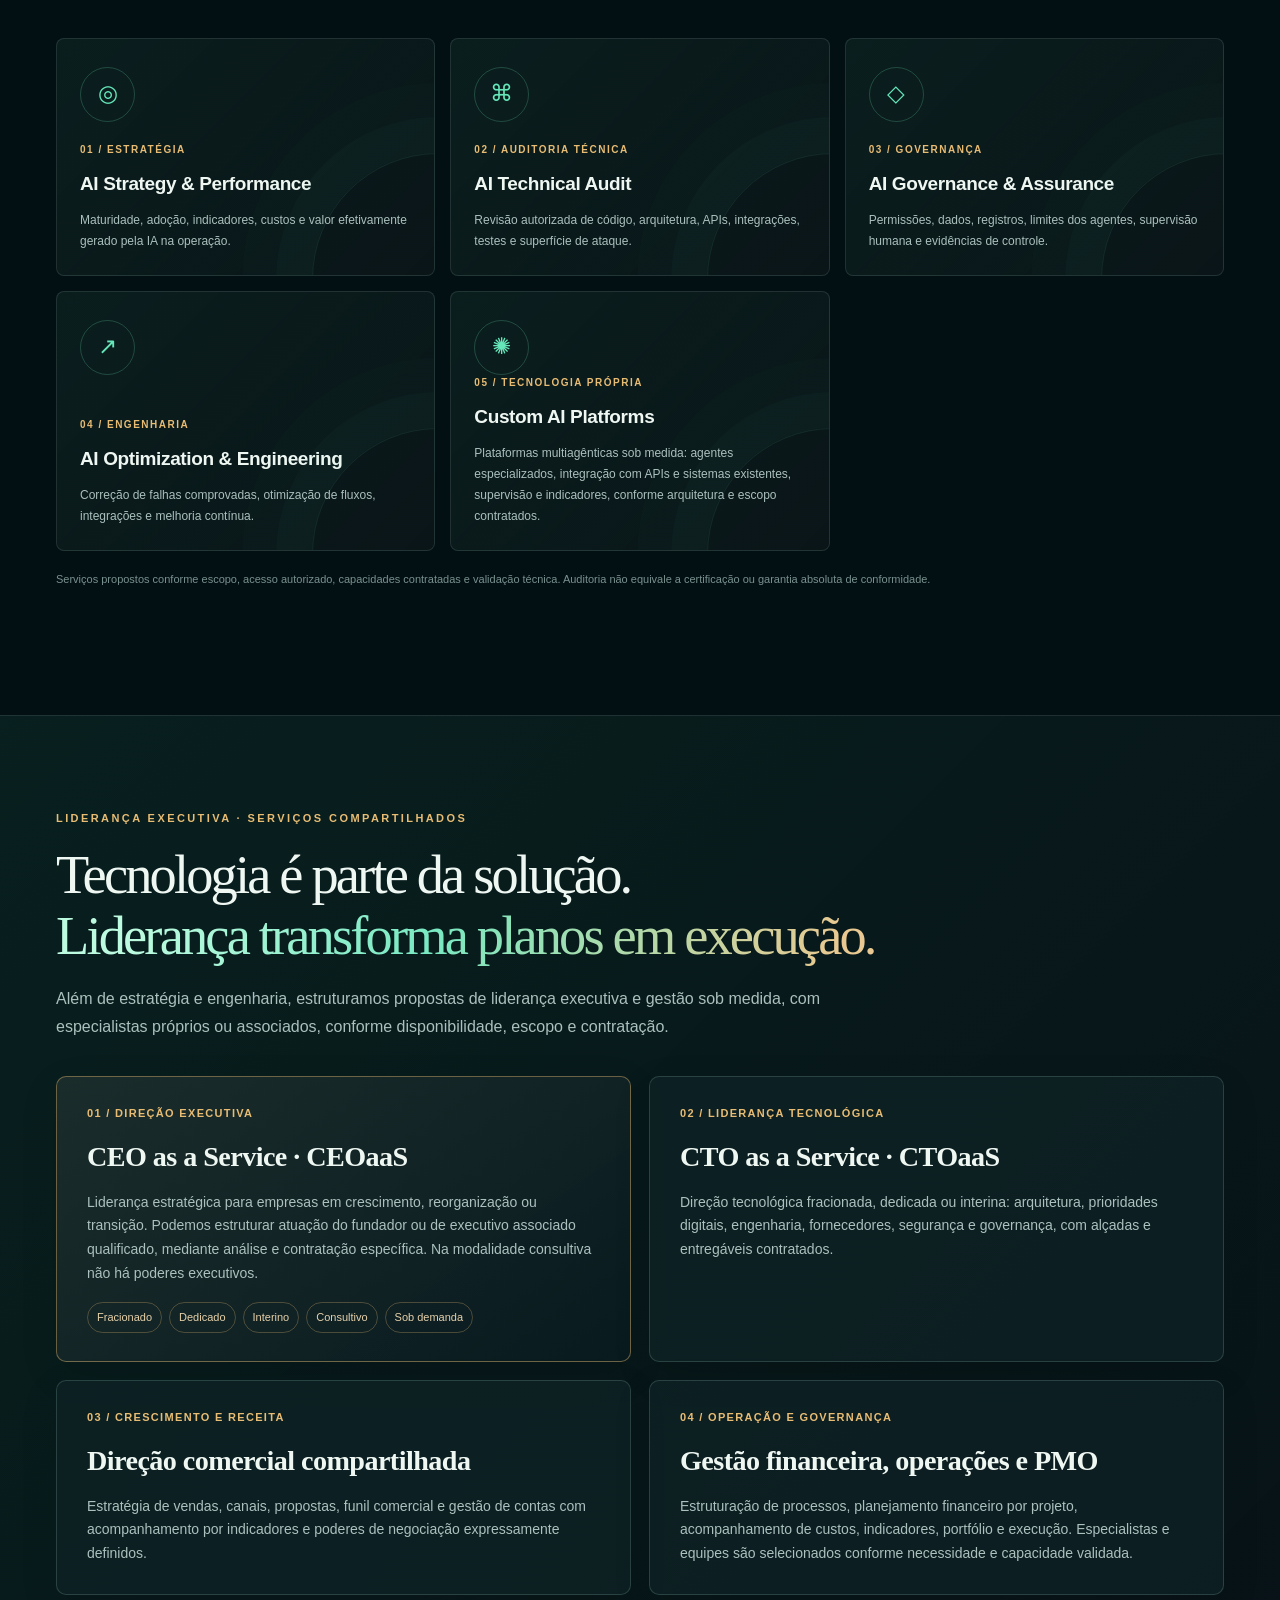
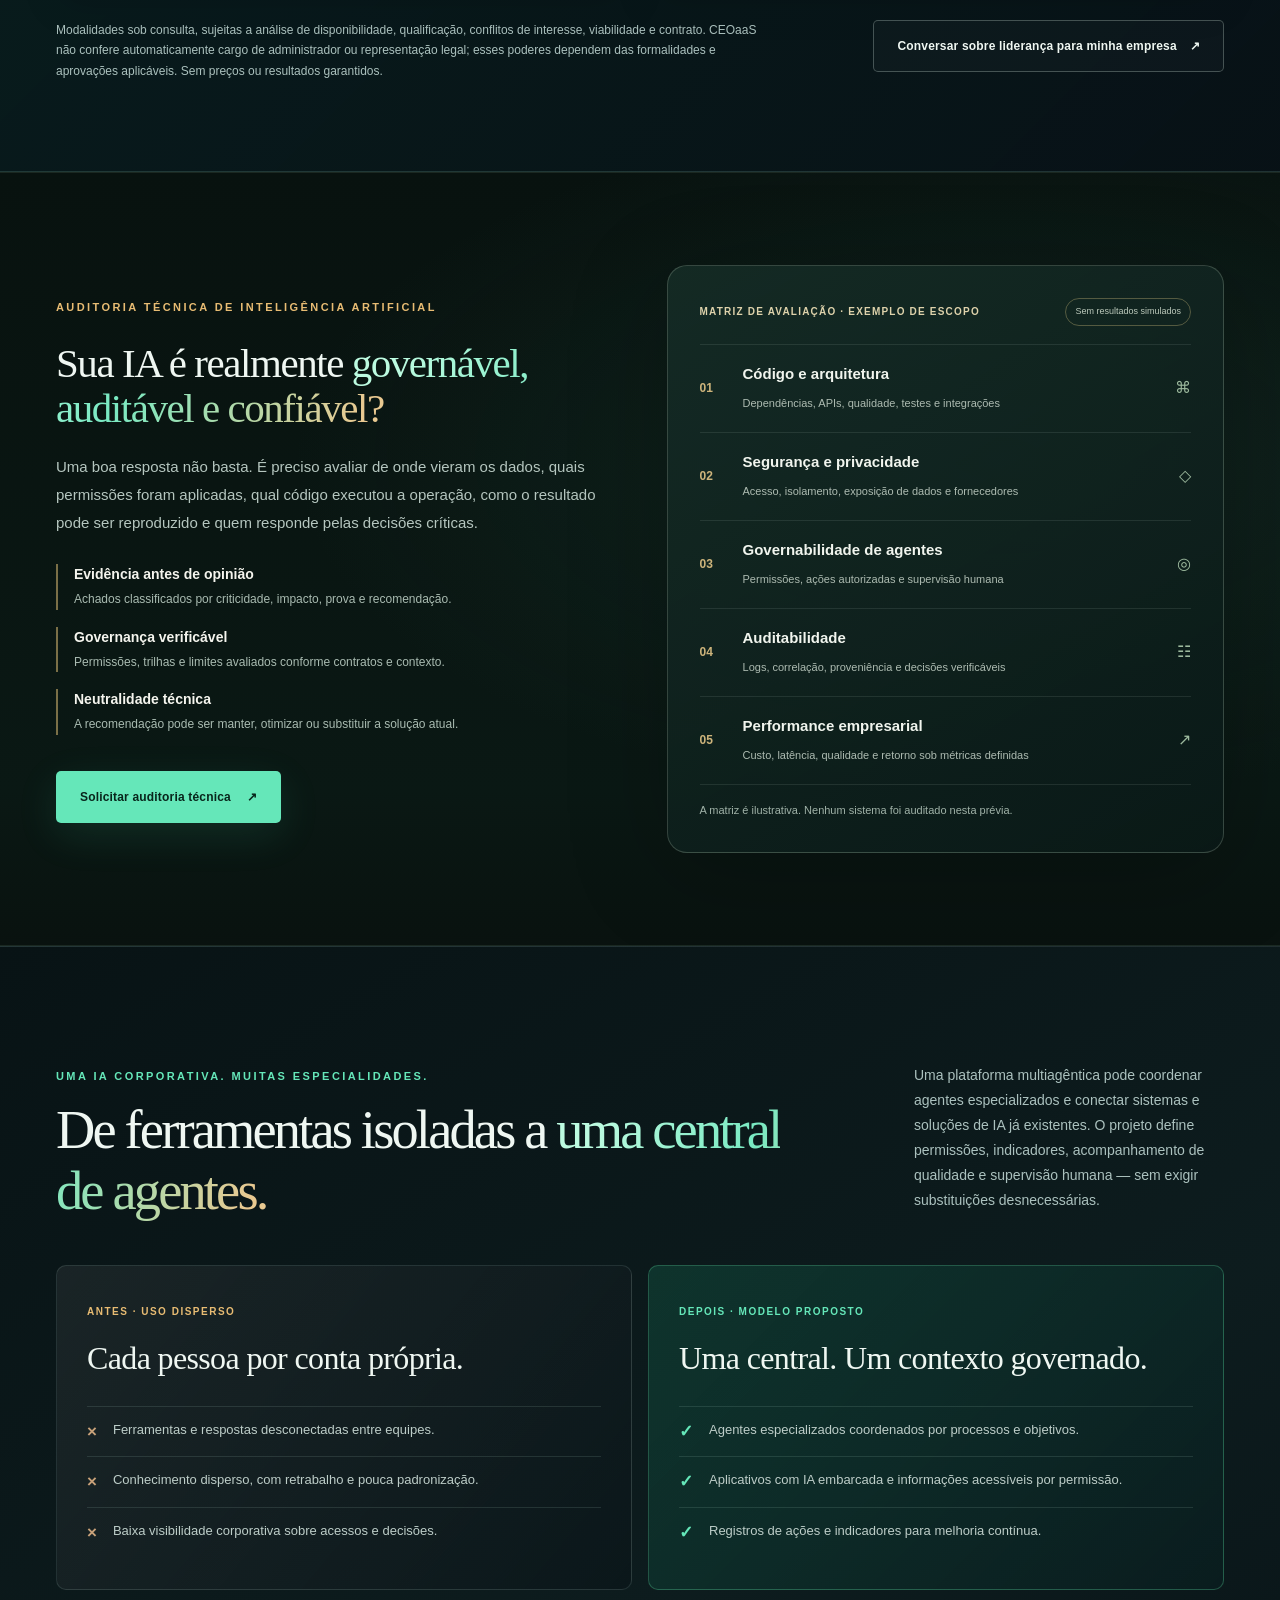
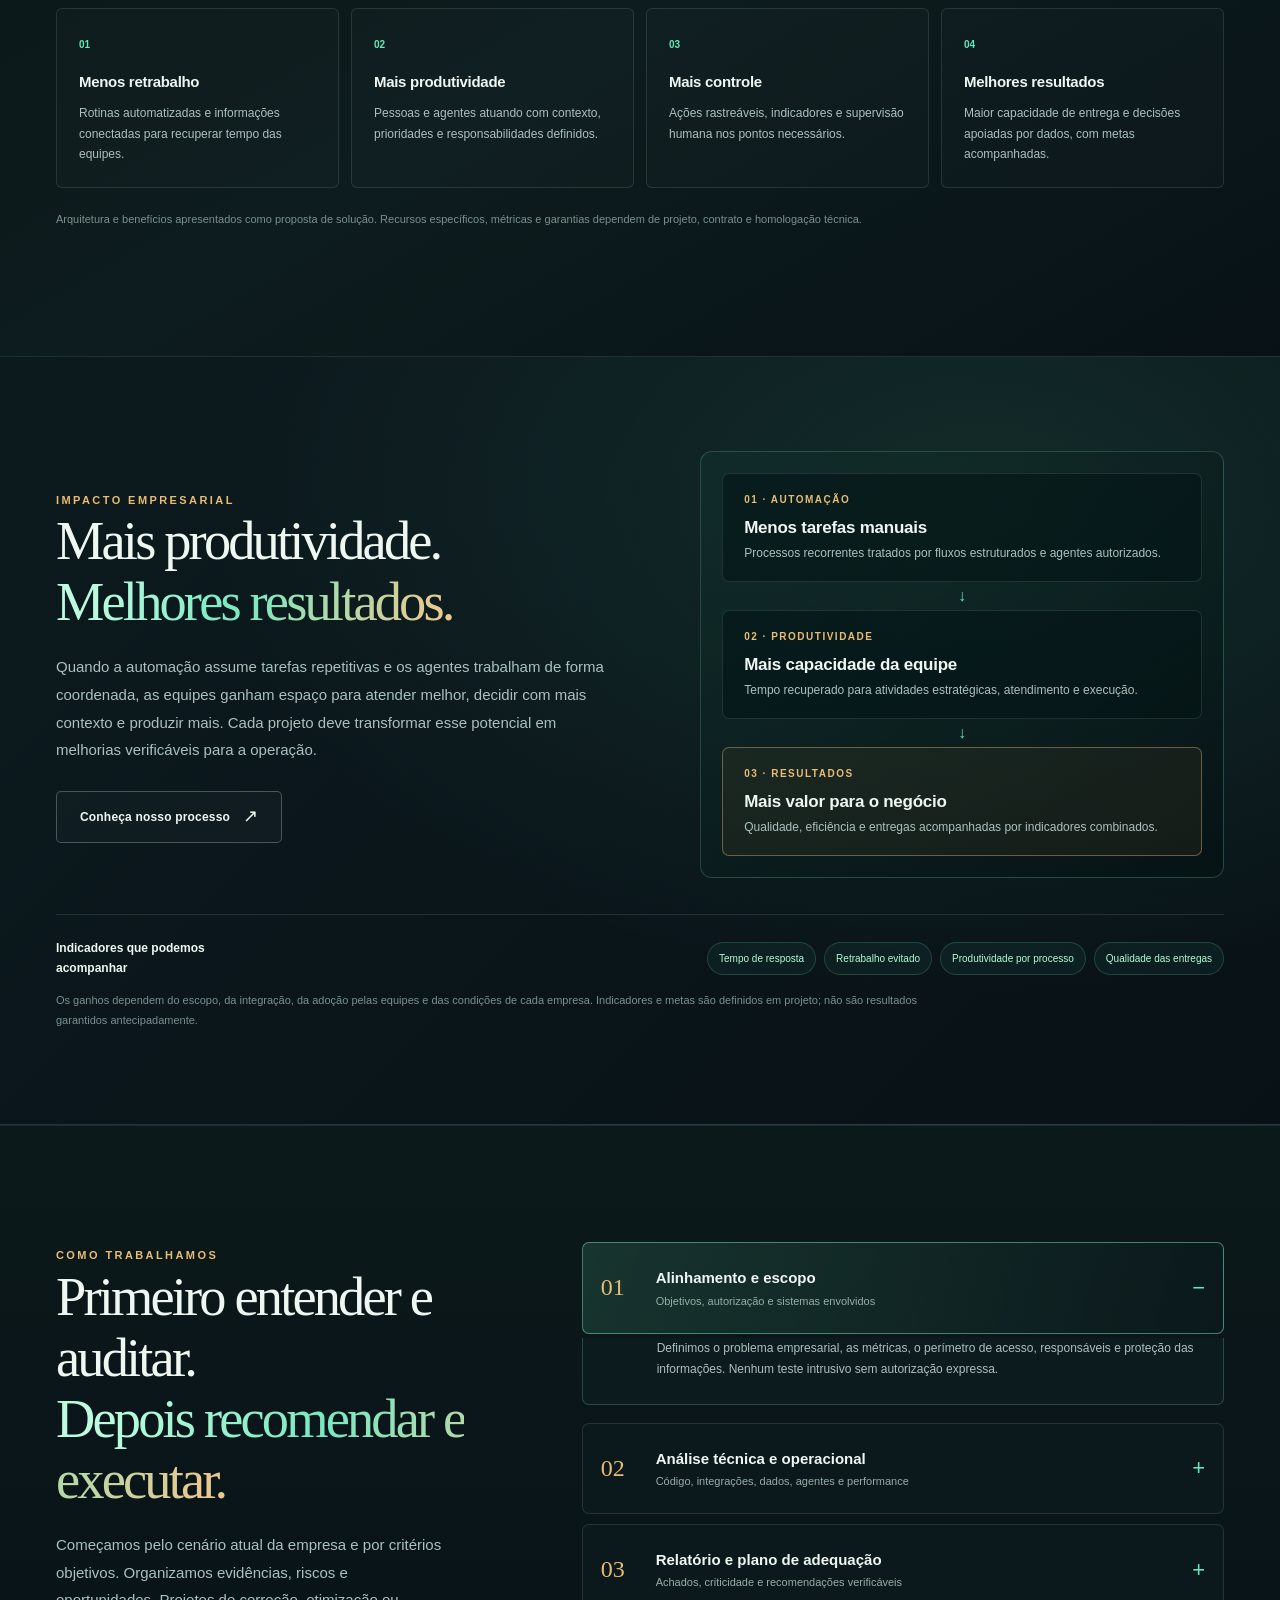
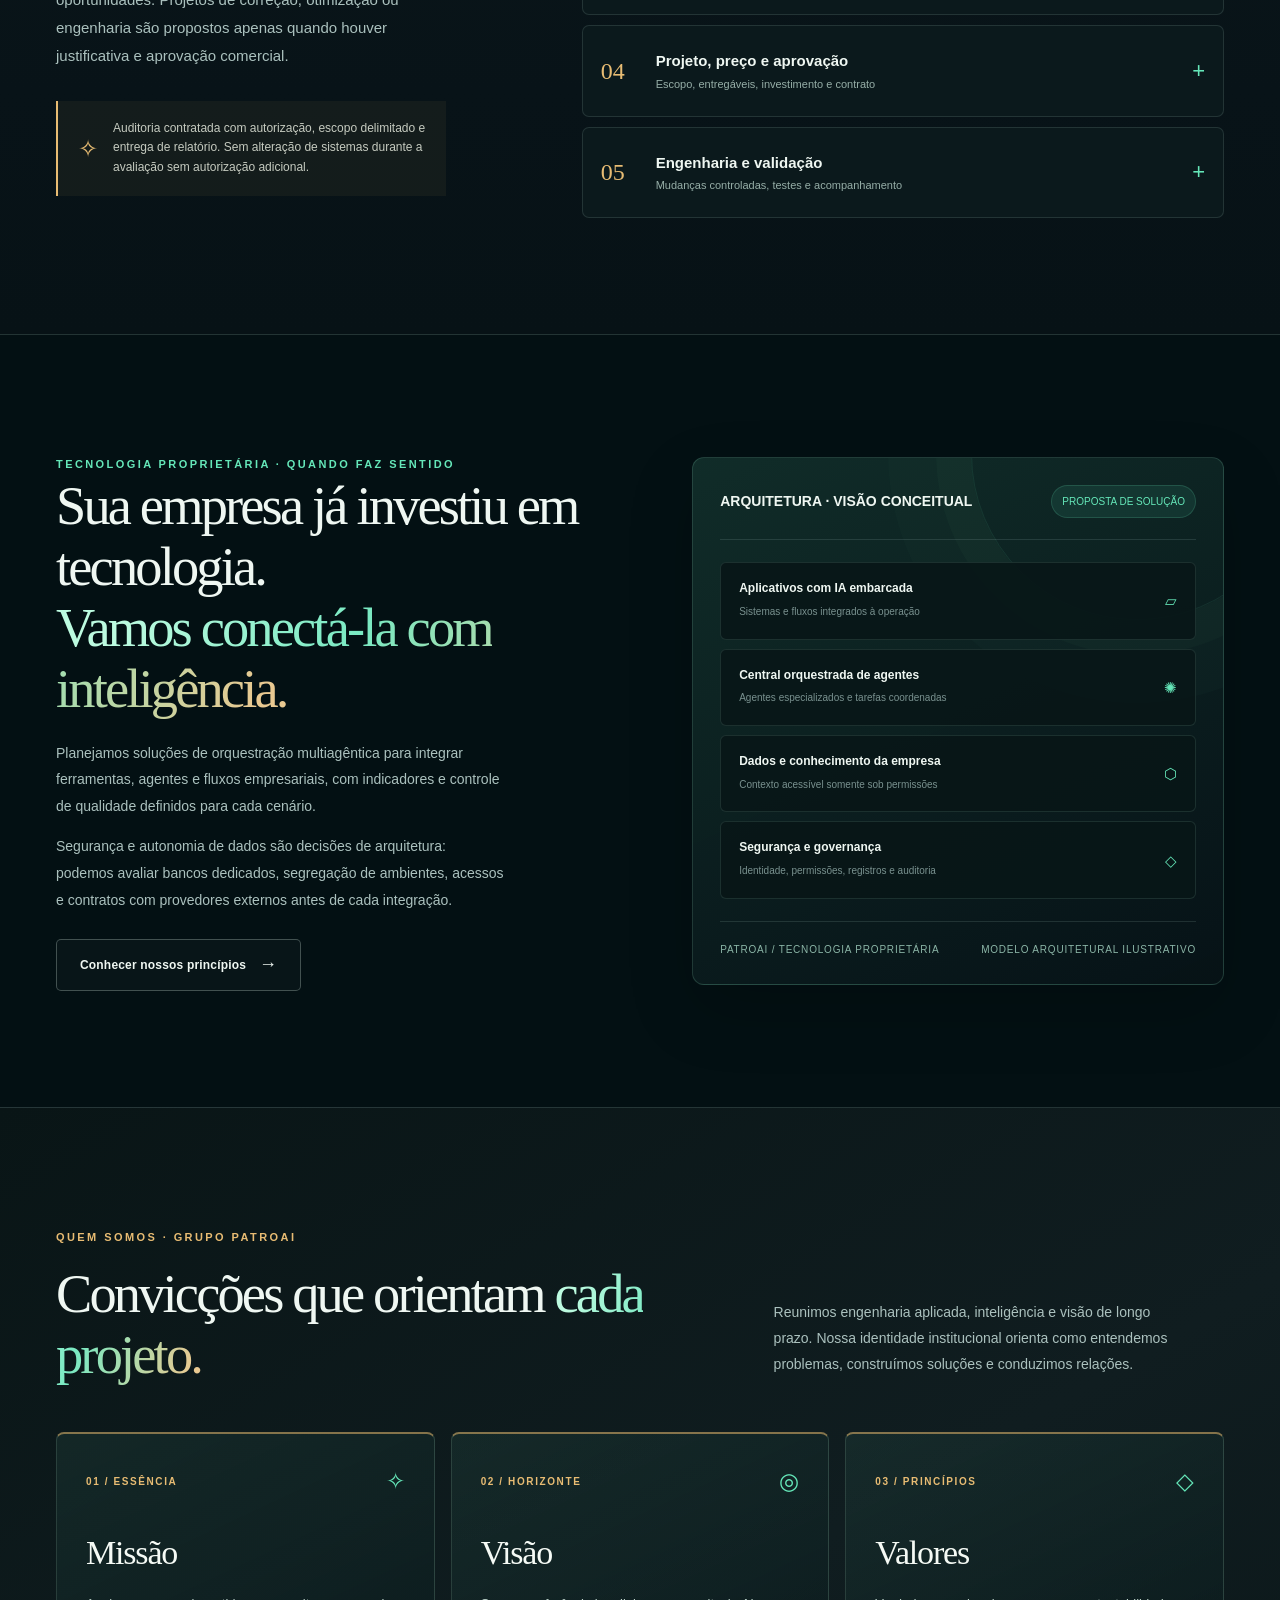
